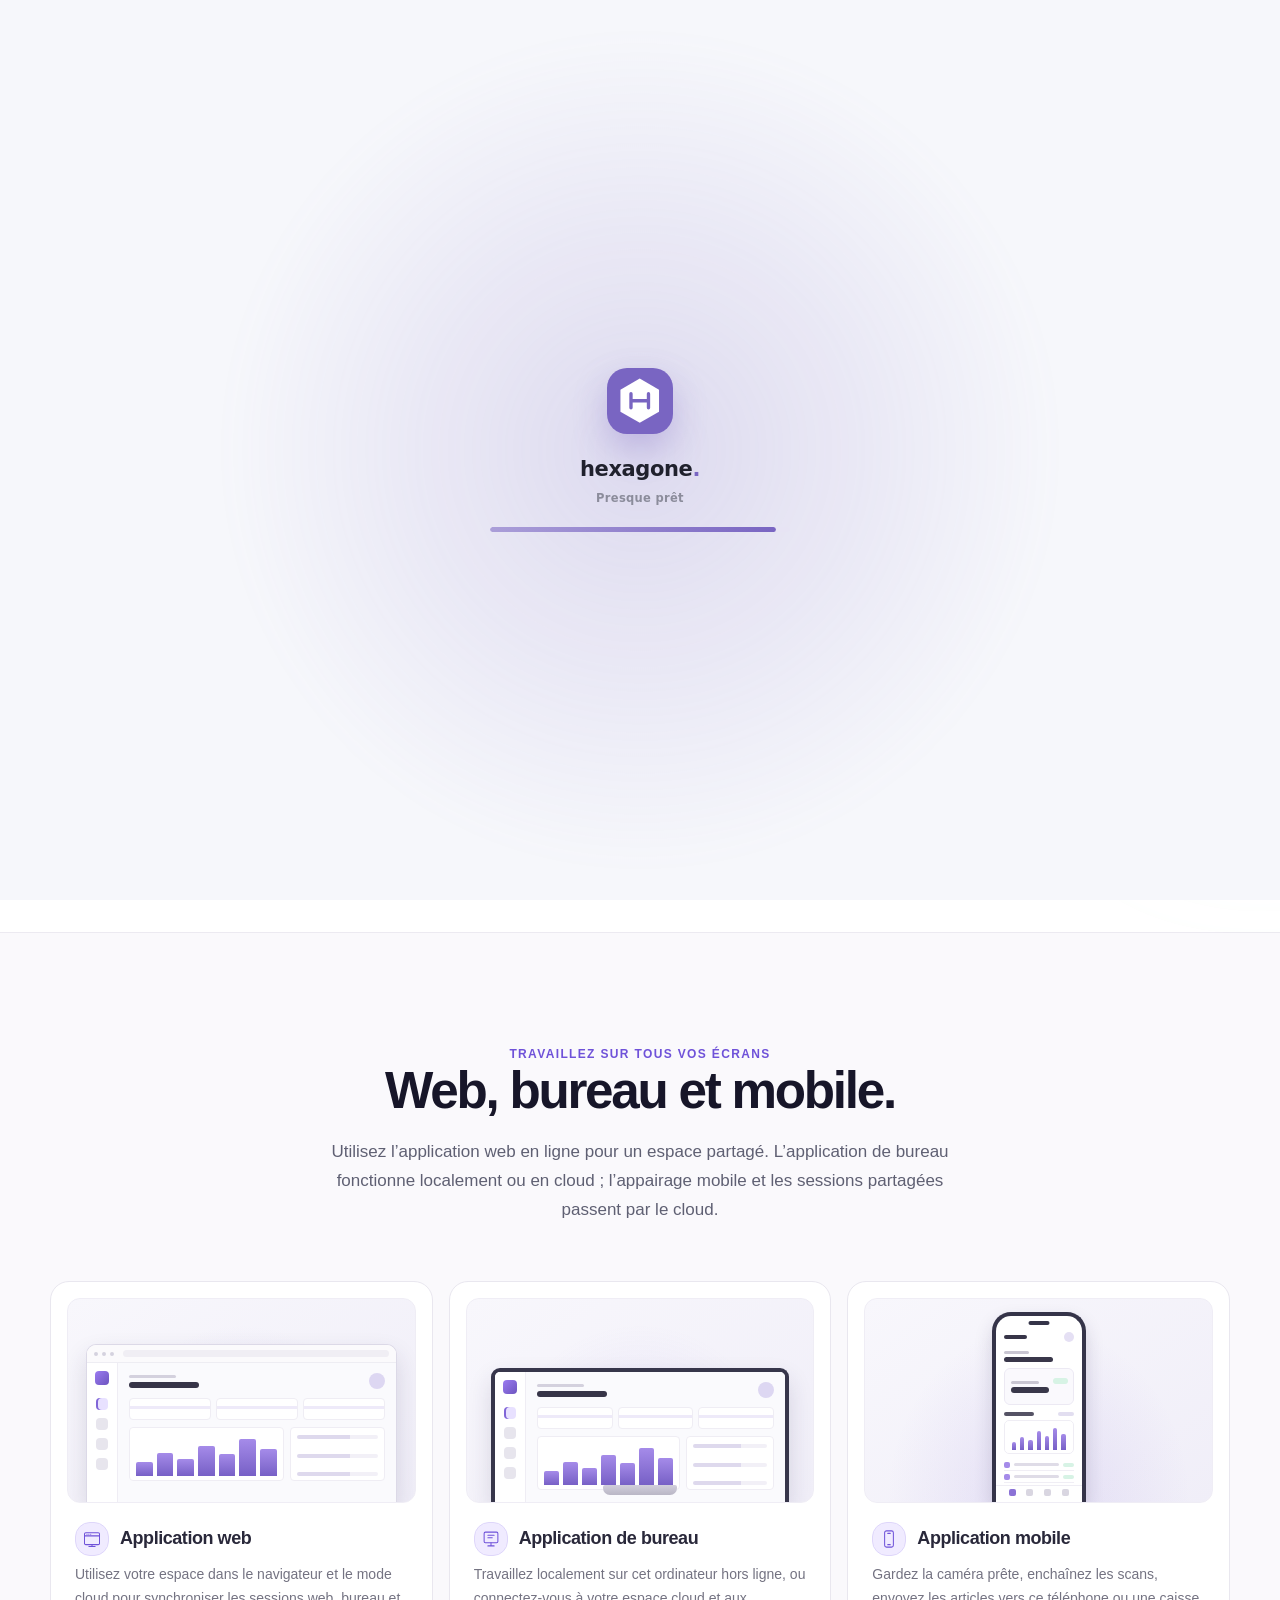
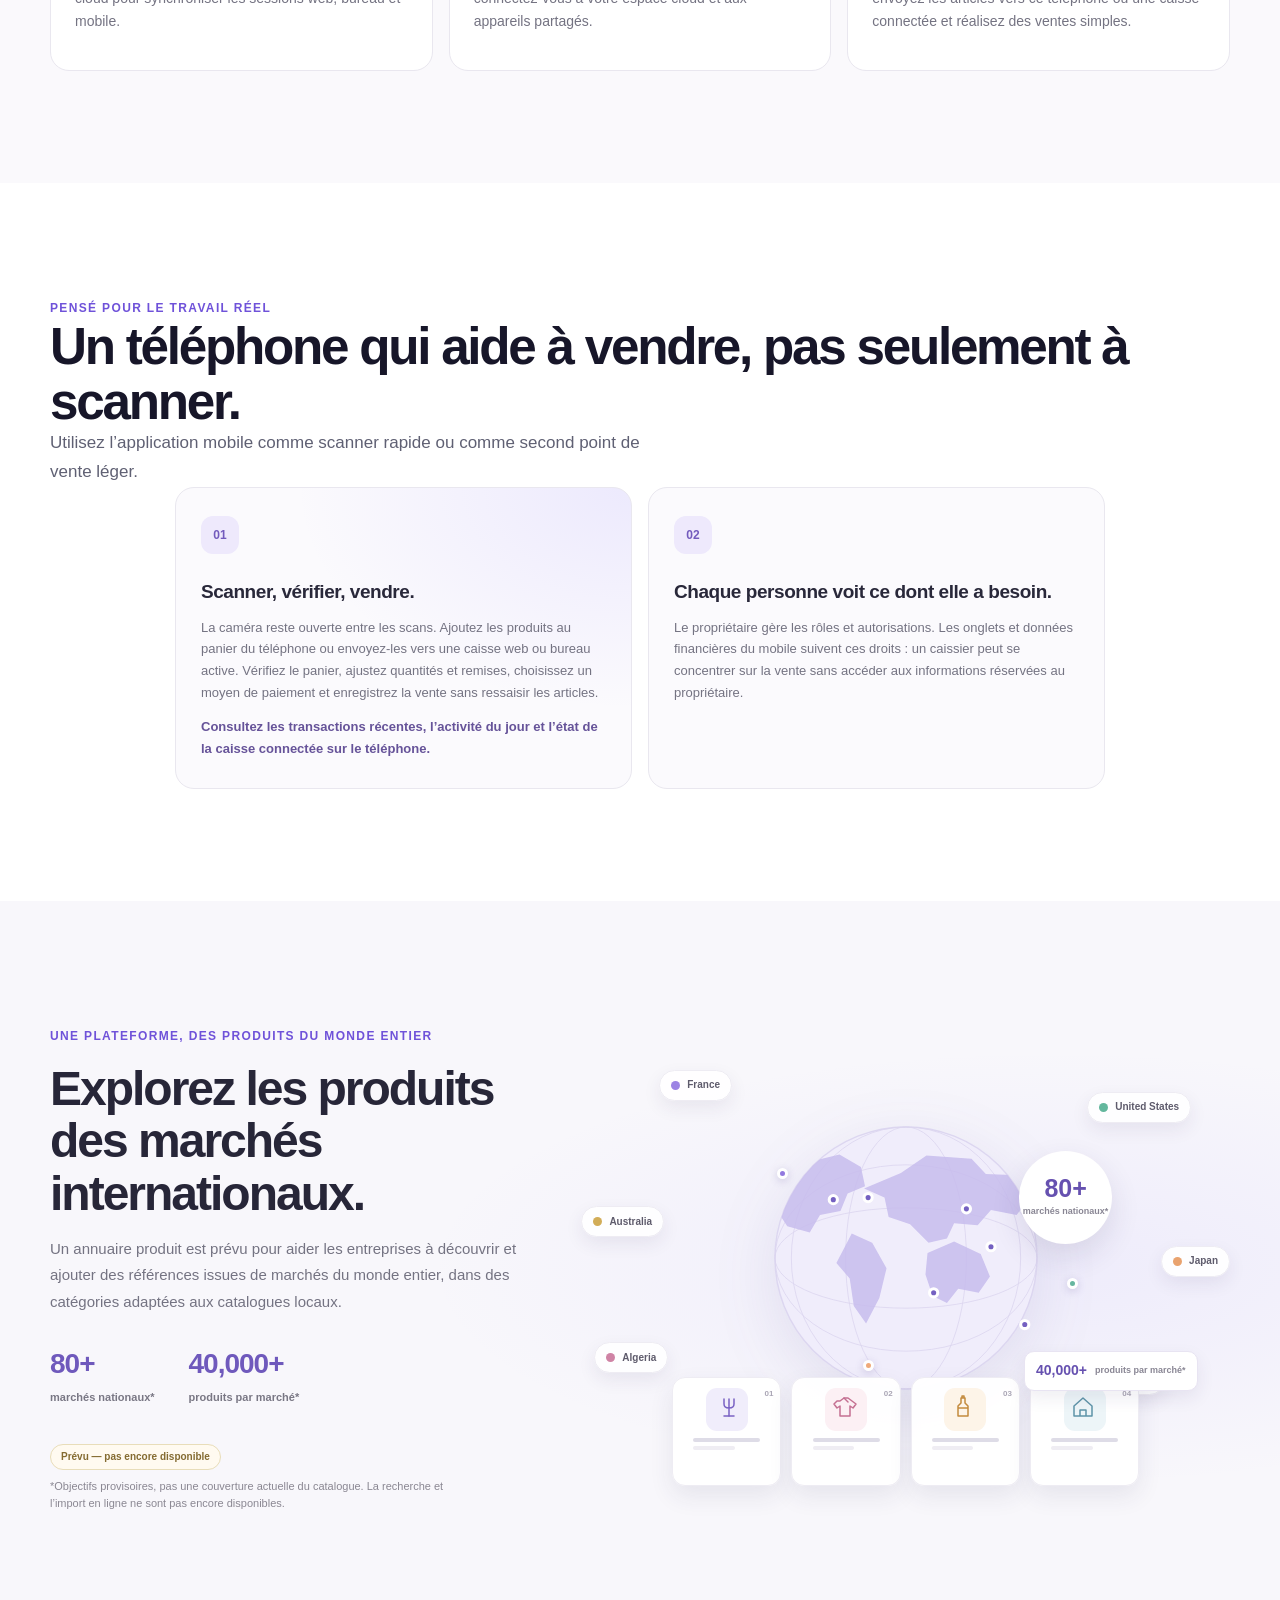
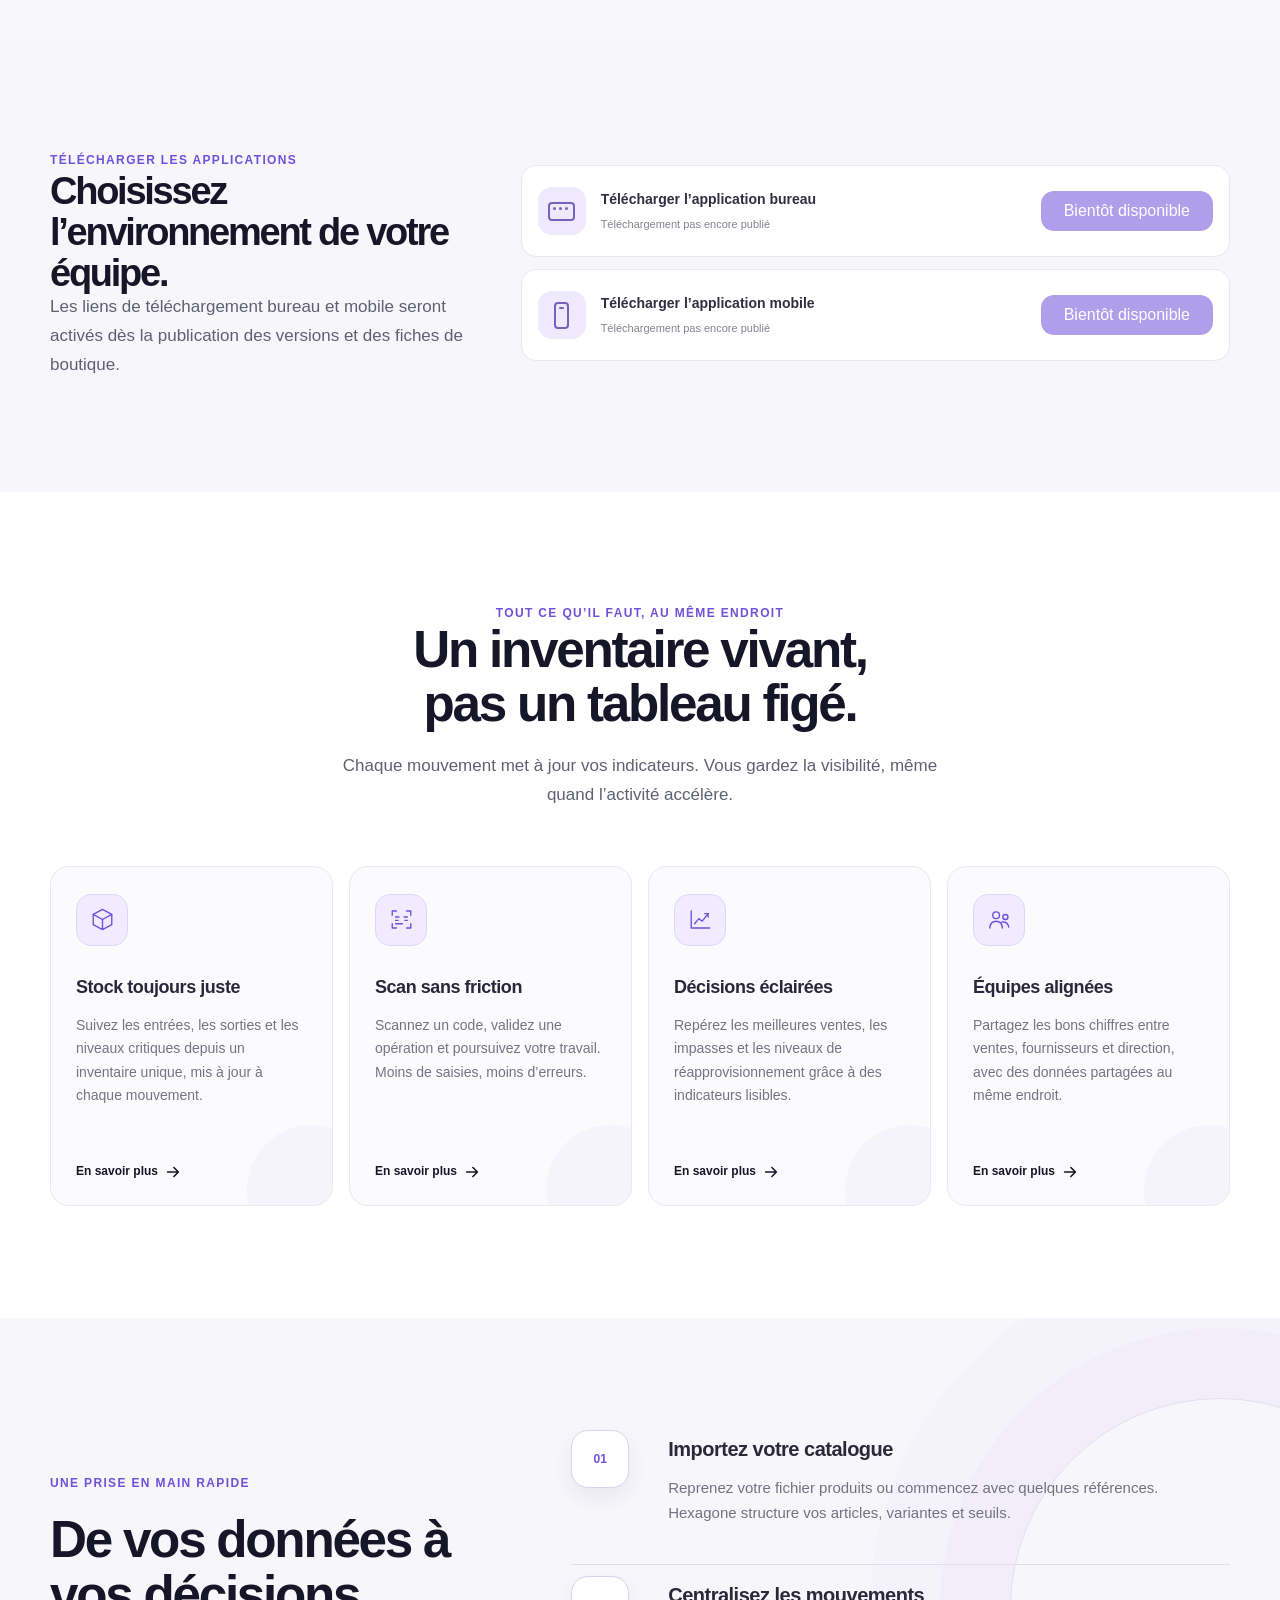
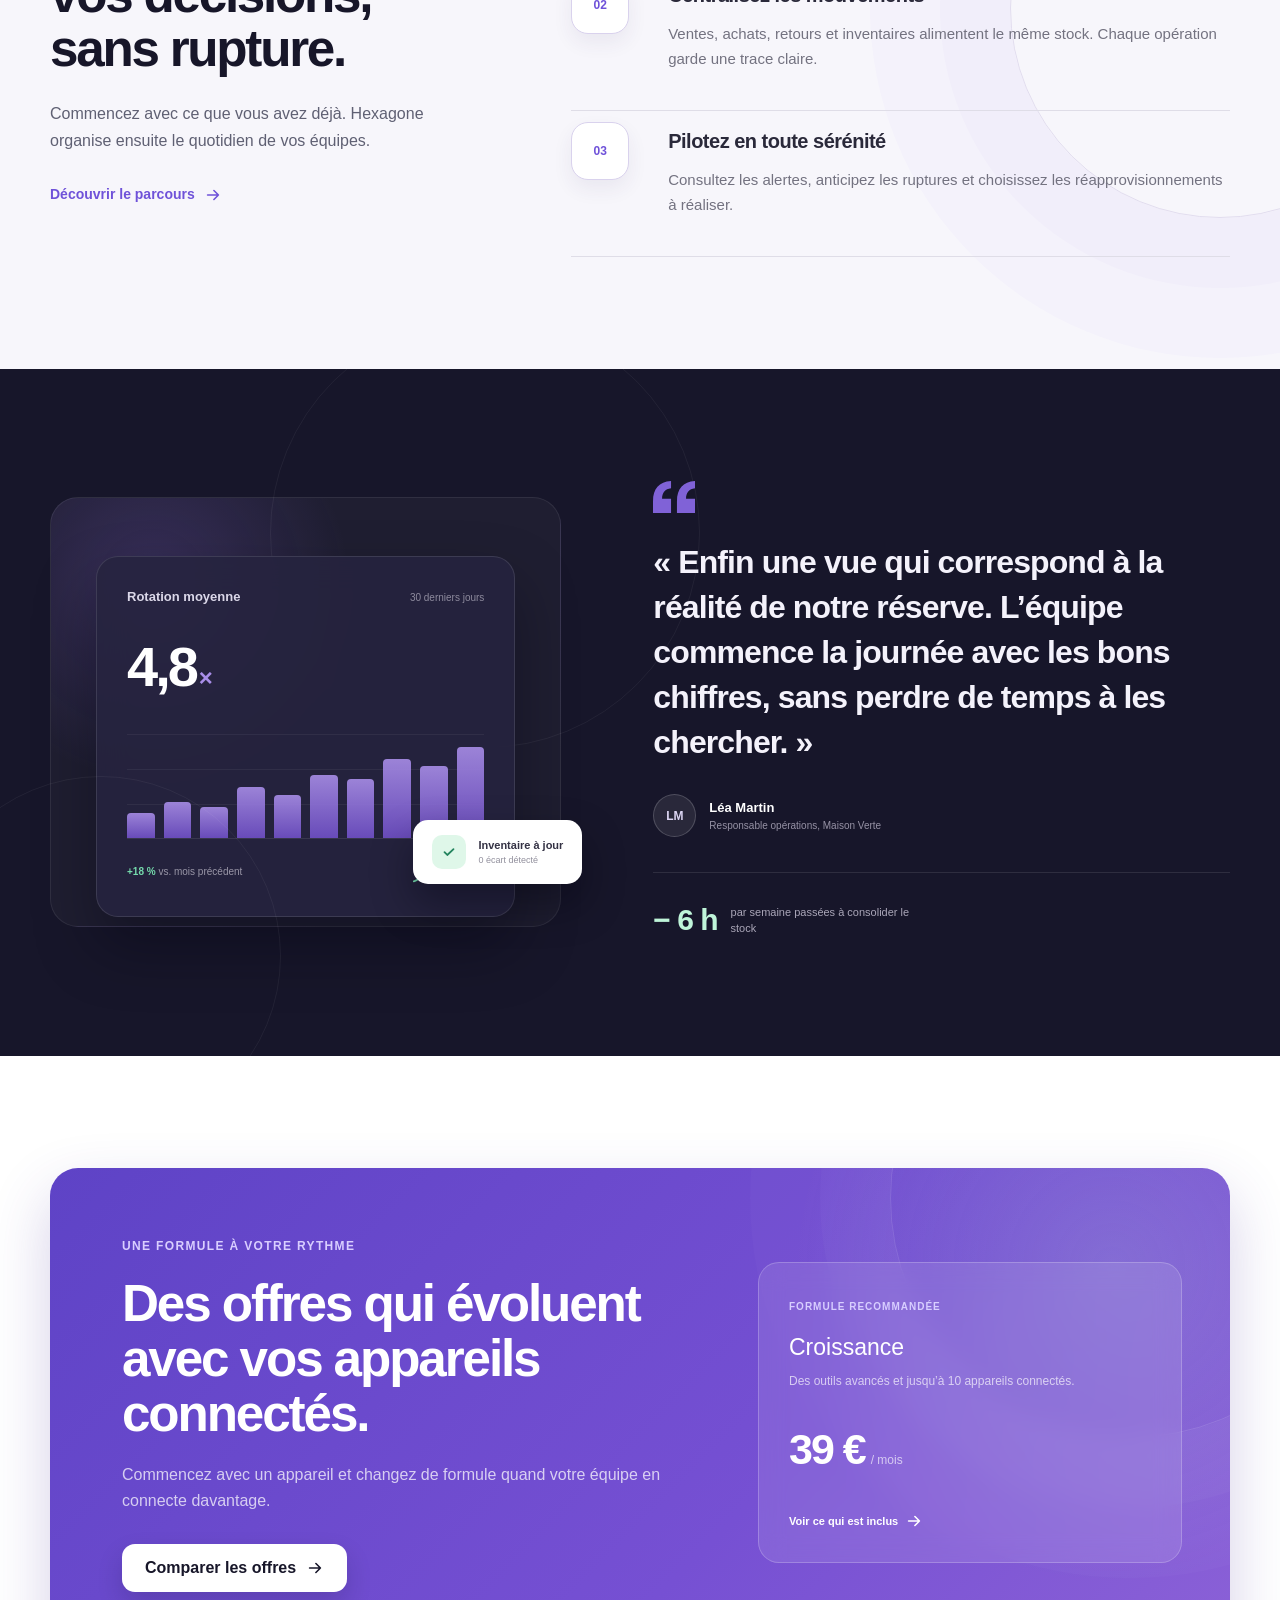
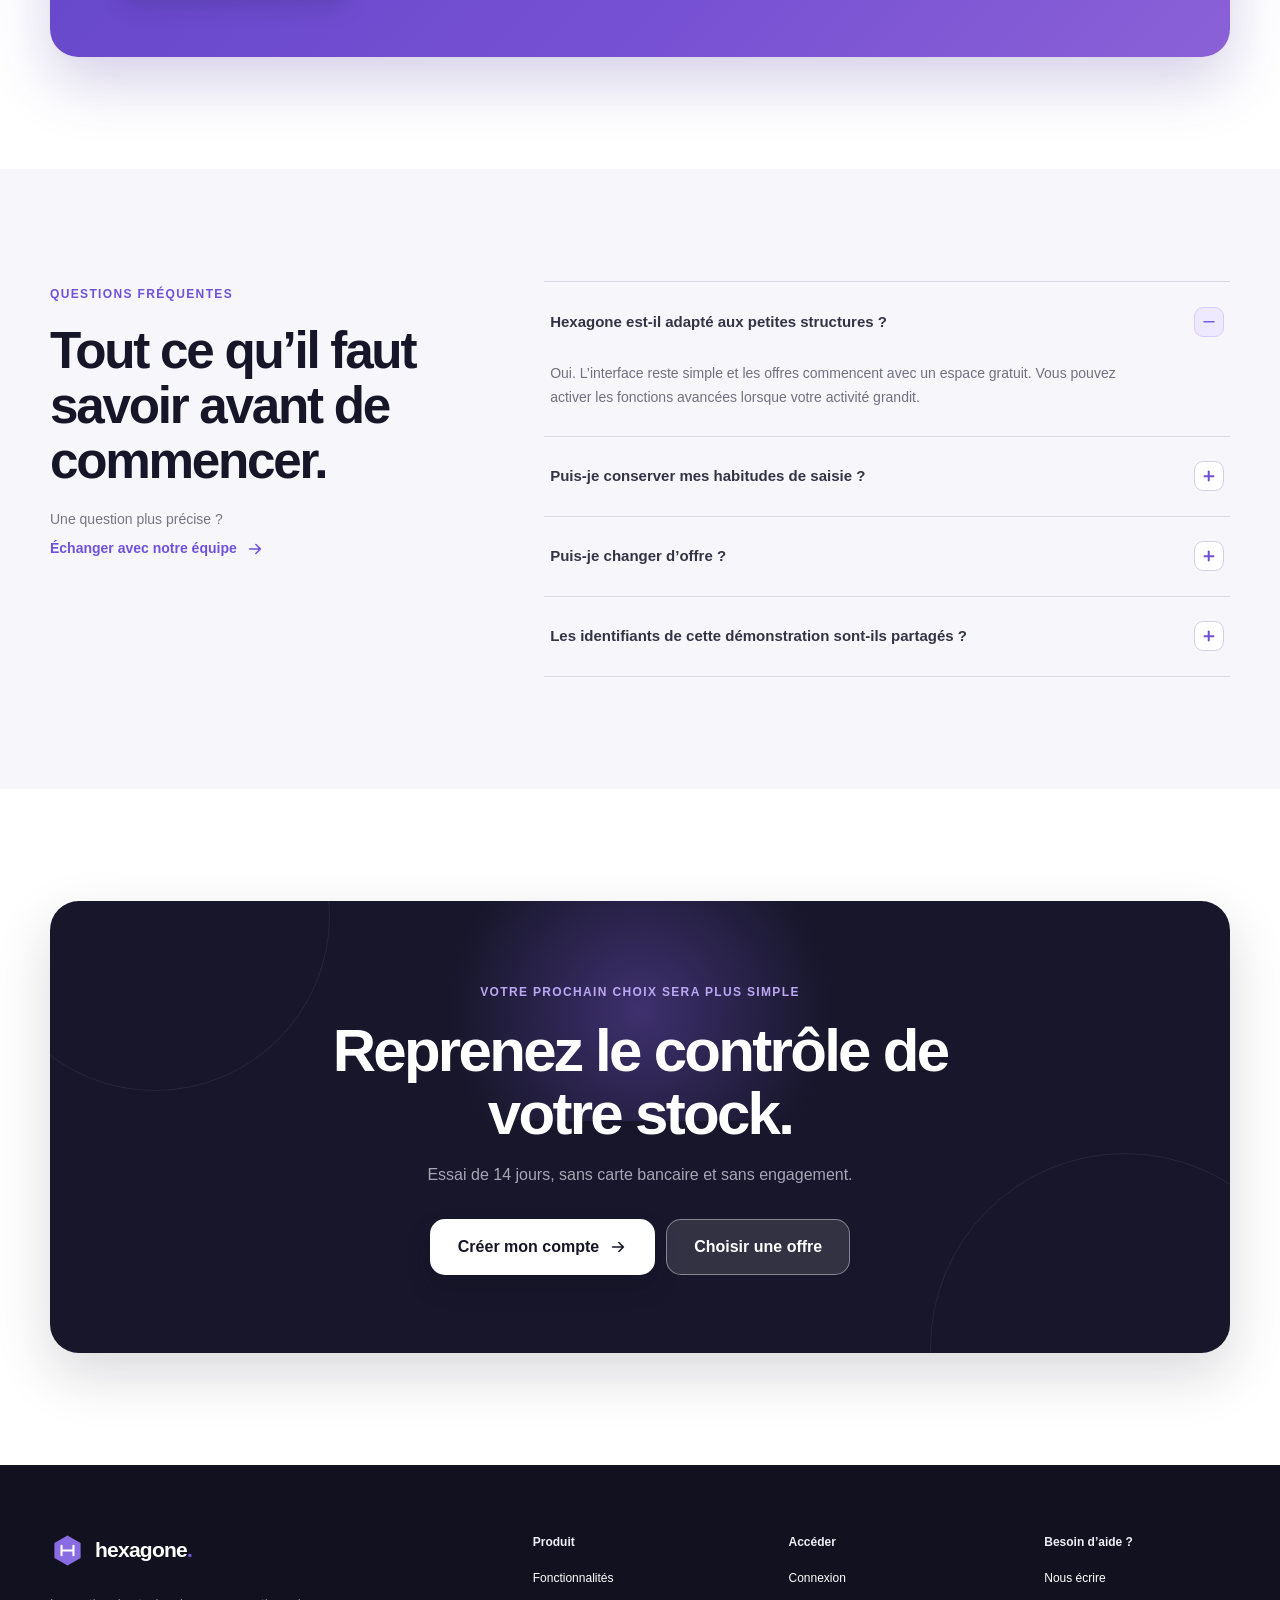
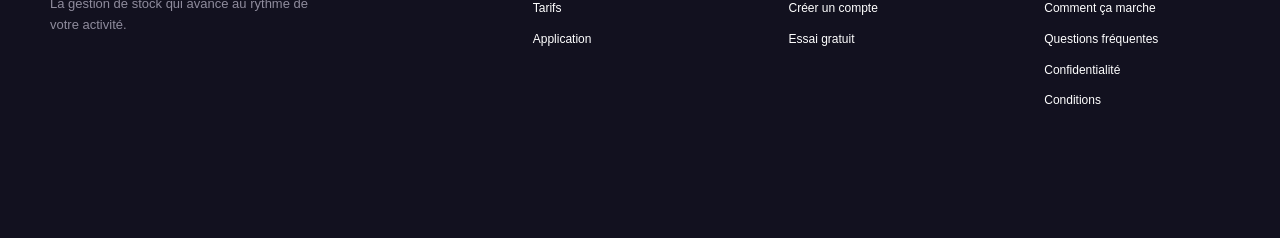
==== index.html @ 0273c903 "Add files via upload" ====
<!DOCTYPE html>
<html lang="fr" dir="ltr">
  <head>
    <meta charset="UTF-8" />
    <meta name="viewport" content="width=device-width, initial-scale=1.0" />
    <title>Hexagone — Gestion de stock</title>
    <link rel="preconnect" href="https://fonts.googleapis.com" />
    <link rel="preconnect" href="https://fonts.gstatic.com" crossorigin />
    <link
      href="https://fonts.googleapis.com/css2?family=Nunito:ital,wght@0,200..1000;1,200..1000&display=swap"
      rel="stylesheet"
    />
    <link
      href="https://fonts.googleapis.com/css2?family=Cairo:wght@300;400;500;600;700;800&display=swap"
      rel="stylesheet"
    />

    <link rel="preconnect" href="https://fonts.googleapis.com">
<link rel="preconnect" href="https://fonts.gstatic.com" crossorigin>
<link href="https://fonts.googleapis.com/css2?family=Ubuntu:ital,wght@0,300;0,400;0,500;0,700;1,300;1,400;1,500;1,700&display=swap" rel="stylesheet">
    <script>
      (() => {
        document.documentElement.classList.toggle('is-desktop-app', Boolean(globalThis.hexagone));
        try {
          // Only the document language is applied here. The dashboard theme and the
          // brand colour chosen in the settings are scoped to the dashboard shell so
          // the public pages (landing, auth, plans) always stay on the light brand look.
          // The state file is namespaced per session (see src/data/session.js), so the
          // right shop is read before the bundle is even parsed. The unsuffixed key is
          // the historical one and belongs to the anonymous session.
          const session = JSON.parse(localStorage.getItem('hexagone.session') || 'null');
          const scope = (session && (session.workspaceId || session.id)) || 'default';
          const raw = localStorage.getItem(`hexagone.state:${scope}`) || localStorage.getItem('hexagone.state');
          const settings = raw ? JSON.parse(raw).settings : null;
          const language = settings && settings.language ? settings.language : 'fr';
          document.documentElement.lang = language;
          document.documentElement.dir = language === 'ar' ? 'rtl' : 'ltr';
        } catch {}
      })()
    </script>
    <style>
      #desktop-startup {
        position: fixed;
        z-index: 2147483647;
        inset: 0;
        display: none;
        align-items: center;
        justify-content: center;
        overflow: hidden;
        background:
          radial-gradient(ellipse at center, rgba(111, 82, 217, 0.24), transparent 42%),
          #171629;
      }

      html.is-desktop-app #desktop-startup {
        display: flex;
      }

      #desktop-startup-mark {
        display: grid;
        width: 76px;
        height: 76px;
        place-items: center;
        border: 1px solid rgba(191, 245, 217, 0.22);
        border-radius: 23px;
        background: linear-gradient(145deg, #8065e3, #5e43c6);
        box-shadow: 0 16px 56px rgba(111, 82, 217, 0.45);
        animation: desktop-startup-breathe 1.6s ease-in-out infinite;
      }

      #desktop-startup-mark svg {
        width: 54px;
        height: 54px;
      }

      #desktop-startup-mark path:first-child {
        fill: #fff;
      }

      #desktop-startup-mark path:last-child {
        fill: none;
        stroke: #6f52d9;
        stroke-linecap: round;
        stroke-linejoin: round;
        stroke-width: 2.6;
      }

      @keyframes desktop-startup-breathe {
        50% {
          transform: scale(1.06);
          box-shadow: 0 20px 72px rgba(111, 82, 217, 0.62);
        }
      }

      @media (prefers-reduced-motion: reduce) {
        #desktop-startup-mark {
          animation: none;
        }
      }
    </style>
    <script type="module" crossorigin src="/assets/index-BhjYWwM6.js"></script>
    <link rel="stylesheet" crossorigin href="/assets/index-DNyKqi7G.css">
  </head>
  <body>
    <div id="desktop-startup" role="status" aria-label="Hexagone is starting">
      <div id="desktop-startup-mark" aria-hidden="true">
        <svg viewBox="0 0 40 40" focusable="false">
          <path d="M20 2.8 35 11.4v17.2L20 37.2 5 28.6V11.4L20 2.8Z" />
          <path d="M13.2 14.5v11M26.8 14.5v11M13.2 20h13.6" />
        </svg>
      </div>
    </div>
    <div id="root"></div>
  </body>
</html>
---- assets/index-DNyKqi7G.css ----
@layer properties{@supports ((-webkit-hyphens:none) and (not (margin-trim:inline))) or ((-moz-orient:inline) and (not (color:rgb(from red r g b)))){*,:before,:after,::backdrop{--tw-rotate-x:initial;--tw-rotate-y:initial;--tw-rotate-z:initial;--tw-skew-x:initial;--tw-skew-y:initial;--tw-border-style:solid;--tw-shadow:0 0 #0000;--tw-shadow-color:initial;--tw-shadow-alpha:100%;--tw-inset-shadow:0 0 #0000;--tw-inset-shadow-color:initial;--tw-inset-shadow-alpha:100%;--tw-ring-color:initial;--tw-ring-shadow:0 0 #0000;--tw-inset-ring-color:initial;--tw-inset-ring-shadow:0 0 #0000;--tw-ring-inset:initial;--tw-ring-offset-width:0px;--tw-ring-offset-color:#fff;--tw-ring-offset-shadow:0 0 #0000;--tw-blur:initial;--tw-brightness:initial;--tw-contrast:initial;--tw-grayscale:initial;--tw-hue-rotate:initial;--tw-invert:initial;--tw-opacity:initial;--tw-saturate:initial;--tw-sepia:initial;--tw-drop-shadow:initial;--tw-drop-shadow-color:initial;--tw-drop-shadow-alpha:100%;--tw-drop-shadow-size:initial;--tw-ease:initial}}}@layer theme{:root,:host{--font-sans:ui-sans-serif,system-ui,sans-serif,"Apple Color Emoji","Segoe UI Emoji","Segoe UI Symbol","Noto Color Emoji";--font-mono:ui-monospace,SFMono-Regular,Menlo,Monaco,Consolas,"Liberation Mono","Courier New",monospace;--color-amber-500:oklch(76.9% .188 70.08);--ease-out:cubic-bezier(0,0,.2,1);--ease-in-out:cubic-bezier(.4,0,.2,1);--default-transition-duration:.15s;--default-transition-timing-function:cubic-bezier(.4,0,.2,1);--default-font-family:var(--font-sans);--default-mono-font-family:var(--font-mono)}}@layer base{*,:after,:before,::backdrop{box-sizing:border-box;border:0 solid;margin:0;padding:0}::file-selector-button{box-sizing:border-box;border:0 solid;margin:0;padding:0}html,:host{-webkit-text-size-adjust:100%;-moz-tab-size:4;-o-tab-size:4;tab-size:4;line-height:1.5;font-family:var(--default-font-family,ui-sans-serif,system-ui,sans-serif,"Apple Color Emoji","Segoe UI Emoji","Segoe UI Symbol","Noto Color Emoji");font-feature-settings:var(--default-font-feature-settings,normal);font-variation-settings:var(--default-font-variation-settings,normal);-webkit-tap-highlight-color:transparent}hr{height:0;color:inherit;border-top-width:1px}abbr:where([title]){-webkit-text-decoration:underline dotted;text-decoration:underline dotted}h1,h2,h3,h4,h5,h6{font-size:inherit;font-weight:inherit}a{color:inherit;-webkit-text-decoration:inherit;text-decoration:inherit}b,strong{font-weight:bolder}code,kbd,samp,pre{font-family:var(--default-mono-font-family,ui-monospace,SFMono-Regular,Menlo,Monaco,Consolas,"Liberation Mono","Courier New",monospace);font-feature-settings:var(--default-mono-font-feature-settings,normal);font-variation-settings:var(--default-mono-font-variation-settings,normal);font-size:1em}small{font-size:80%}sub,sup{vertical-align:baseline;font-size:75%;line-height:0;position:relative}sub{bottom:-.25em}sup{top:-.5em}table{text-indent:0;border-color:inherit;border-collapse:collapse}:-moz-focusring{outline:auto}progress{vertical-align:baseline}summary{display:list-item}ol,ul,menu{list-style:none}img,svg,video,canvas,audio,iframe,embed,object{vertical-align:middle;display:block}img,video{max-width:100%;height:auto}button,input,select,optgroup,textarea{font:inherit;font-feature-settings:inherit;font-variation-settings:inherit;letter-spacing:inherit;color:inherit;opacity:1;background-color:#0000;border-radius:0}::file-selector-button{font:inherit;font-feature-settings:inherit;font-variation-settings:inherit;letter-spacing:inherit;color:inherit;opacity:1;background-color:#0000;border-radius:0}:where(select:is([multiple],[size])) optgroup{font-weight:bolder}:where(select:is([multiple],[size])) optgroup option{padding-inline-start:20px}::file-selector-button{margin-inline-end:4px}::-moz-placeholder{opacity:1}::placeholder{opacity:1}@supports (not (-webkit-appearance:-apple-pay-button)) or (contain-intrinsic-size:1px){::-moz-placeholder{color:currentColor}::placeholder{color:currentColor}@supports (color:color-mix(in lab,red,red)){::-moz-placeholder{color:color-mix(in oklab,currentcolor 50%,transparent)}::placeholder{color:color-mix(in oklab,currentcolor 50%,transparent)}}}textarea{resize:vertical}::-webkit-search-decoration{-webkit-appearance:none}::-webkit-date-and-time-value{min-height:1lh;text-align:inherit}::-webkit-datetime-edit{display:inline-flex}::-webkit-datetime-edit-fields-wrapper{padding:0}::-webkit-datetime-edit{padding-block:0}::-webkit-datetime-edit-year-field{padding-block:0}::-webkit-datetime-edit-month-field{padding-block:0}::-webkit-datetime-edit-day-field{padding-block:0}::-webkit-datetime-edit-hour-field{padding-block:0}::-webkit-datetime-edit-minute-field{padding-block:0}::-webkit-datetime-edit-second-field{padding-block:0}::-webkit-datetime-edit-millisecond-field{padding-block:0}::-webkit-datetime-edit-meridiem-field{padding-block:0}::-webkit-calendar-picker-indicator{line-height:1}:-moz-ui-invalid{box-shadow:none}button,input:where([type=button],[type=reset],[type=submit]){-webkit-appearance:button;-moz-appearance:button;appearance:button}::file-selector-button{-webkit-appearance:button;-moz-appearance:button;appearance:button}::-webkit-inner-spin-button{height:auto}::-webkit-outer-spin-button{height:auto}[hidden]:where(:not([hidden=until-found])){display:none!important}}@layer components;@layer utilities{.collapse{visibility:collapse}.invisible{visibility:hidden}.visible{visibility:visible}.absolute{position:absolute}.fixed{position:fixed}.relative{position:relative}.static{position:static}.isolate{isolation:isolate}.block{display:block}.flex{display:flex}.grid{display:grid}.hidden{display:none}.inline{display:inline}.table{display:table}.grow{flex-grow:1}.transform{transform:var(--tw-rotate-x,)var(--tw-rotate-y,)var(--tw-rotate-z,)var(--tw-skew-x,)var(--tw-skew-y,)}.resize{resize:both}.border{border-style:var(--tw-border-style);border-width:1px}.bg-amber-500{background-color:var(--color-amber-500)}.uppercase{text-transform:uppercase}.shadow{--tw-shadow:0 1px 3px 0 var(--tw-shadow-color,#0000001a),0 1px 2px -1px var(--tw-shadow-color,#0000001a);box-shadow:var(--tw-inset-shadow),var(--tw-inset-ring-shadow),var(--tw-ring-offset-shadow),var(--tw-ring-shadow),var(--tw-shadow)}.ring{--tw-ring-shadow:var(--tw-ring-inset,)0 0 0 calc(1px + var(--tw-ring-offset-width))var(--tw-ring-color,currentcolor);box-shadow:var(--tw-inset-shadow),var(--tw-inset-ring-shadow),var(--tw-ring-offset-shadow),var(--tw-ring-shadow),var(--tw-shadow)}.filter{filter:var(--tw-blur,)var(--tw-brightness,)var(--tw-contrast,)var(--tw-grayscale,)var(--tw-hue-rotate,)var(--tw-invert,)var(--tw-saturate,)var(--tw-sepia,)var(--tw-drop-shadow,)}.transition{transition-property:color,background-color,border-color,outline-color,text-decoration-color,fill,stroke,--tw-gradient-from,--tw-gradient-via,--tw-gradient-to,opacity,box-shadow,transform,translate,scale,rotate,filter,backdrop-filter,display,content-visibility,overlay,pointer-events;transition-timing-function:var(--tw-ease,var(--default-transition-timing-function));transition-duration:var(--tw-duration,var(--default-transition-duration))}.ease-in-out{--tw-ease:var(--ease-in-out);transition-timing-function:var(--ease-in-out)}.ease-out{--tw-ease:var(--ease-out);transition-timing-function:var(--ease-out)}}:root{color:#20212d;font-synthesis:none;text-rendering:optimizeLegibility;--primary-color:#7965c2;--primary-hover:#6a58b0;--primary-soft:#f3f0fd;--primary-border:#b6a7ee;--primary-shadow:rgba(var(--primary-rgb),.16);--primary-rgb:121,101,194;--accent-color:#e84393;background:#f6f7fb;font-family:Inter,ui-sans-serif,system-ui,-apple-system,BlinkMacSystemFont,Segoe UI,sans-serif}html,body,#root{min-width:320px;min-height:100%;margin:0}html{overflow-x:hidden}html[lang=ar]{font-family:Cairo,Noto Sans Arabic,Segoe UI,Tahoma,sans-serif;line-height:1.7}body{background:#f6f7fb;min-height:100vh;overflow-x:hidden}body.is-dashboard{overflow-x:hidden}button,input,select,textarea{font:inherit}button{cursor:pointer}button:disabled{cursor:not-allowed;opacity:.55}button,a,input,select,textarea{-webkit-tap-highlight-color:transparent}.hex-app-shell{color:#20212d;background:#f6f7fb;max-width:100%;min-height:100vh;display:flex;overflow-x:clip}.hex-app-shell.is-booting,.hex-app-shell.is-restricted{min-height:100vh;display:block}.hex-sidebar{z-index:40;background:#fff;border-right:1px solid #e7e8ef;flex-direction:column;width:248px;max-width:86vw;height:100dvh;padding:22px 14px 16px;display:flex;position:fixed}.hex-sidebar-top{justify-content:space-between;align-items:center;padding:0 10px;display:flex}.hex-brand{color:#20212d;letter-spacing:-.8px;align-items:center;gap:10px;min-width:0;font-size:21px;font-weight:800;text-decoration:none;display:inline-flex}.hex-brand-name{text-overflow:ellipsis;white-space:nowrap;overflow:hidden}.hex-brand-name>span,.hex-brand>span:last-child>span{color:var(--primary-color)}.hex-brand-mark{background:var(--primary-color);width:34px;height:34px;box-shadow:0 6px 14px rgba(var(--primary-rgb),.25);border-radius:10px;flex:none;place-items:center;display:grid}.hex-brand-mark svg,.public-logo-mark svg,.hex-preloader-mark svg{width:78%;height:78%;display:block;overflow:visible}.hex-mark-plate{fill:#fff;stroke:none}.hex-mark-glyph{fill:none;stroke:var(--primary-color);stroke-linecap:round;stroke-linejoin:round;stroke-width:2.6px}.hex-brand-logo{background:#fff;border:1px solid #e7e8ef;border-radius:10px;flex:none;place-items:center;width:34px;height:34px;padding:3px;display:grid}.hex-brand-logo img{-o-object-fit:contain;object-fit:contain;border-radius:6px;width:100%;height:100%;display:block}.hex-sidebar-close,.hex-mobile-menu,.hex-icon-button,.hex-account-menu{color:#66697a;background:#f3f4f8;border:0;border-radius:10px;flex:none;place-items:center;width:38px;height:38px;font-size:20px;line-height:1;display:grid}.hex-sidebar-close{display:none}.hex-store-label{color:#a0a2b1;letter-spacing:.12em;margin:38px 12px 12px;font-size:10px;font-weight:800}.hex-navigation{scrollbar-width:thin;flex-direction:column;flex:1;gap:3px;min-height:0;padding-inline-end:2px;display:flex;overflow:hidden auto}.hex-nav-link{color:#707284;text-align:left;background:0 0;border:0;border-radius:10px;align-items:center;gap:12px;width:100%;min-height:42px;padding:0 12px;font-size:13px;font-weight:650;text-decoration:none;transition:background .15s,color .15s,padding-inline-start .15s;display:flex}.hex-nav-link:hover{color:var(--primary-color);background:#f6f4ff;padding-inline-start:14px}.hex-nav-text{text-overflow:ellipsis;white-space:nowrap;min-width:0;overflow:hidden}.hex-nav-link.is-active{color:#6d57c4;background:#f0edff;font-weight:750}.hex-nav-icon{color:#9294a4;place-items:center;width:22px;font-size:19px;line-height:1;display:grid}.hex-nav-link.is-active .hex-nav-icon{color:var(--primary-color)}.hex-sidebar-footer{border-top:1px solid #eef0f4;flex-direction:column;gap:13px;padding-top:14px;display:flex}.hex-storage-state{background:#f8f8fb;border-radius:10px;align-items:center;gap:9px;padding:10px;display:flex}.hex-storage-state>div{flex-direction:column;gap:2px;min-width:0;display:flex}.hex-storage-state strong{color:#4a4c5b;font-size:11px}.hex-storage-state small{color:#a0a2b1;text-overflow:ellipsis;white-space:nowrap;font-size:10px;overflow:hidden}.hex-status-dot{background:#d0d2da;border-radius:50%;flex:none;width:8px;height:8px}.hex-status-dot.is-online{background:#35b779;box-shadow:0 0 0 4px #35b7791f}.hex-status-dot.is-offline{background:#e9a23b;box-shadow:0 0 0 4px #e9a23b1f}.hex-exit-link{width:100%}.hex-main-shell{flex-direction:column;flex:1;min-width:0;min-height:100vh;margin-left:248px;display:flex}.hex-topbar{z-index:20;-webkit-backdrop-filter:blur(18px);backdrop-filter:blur(18px);background:#ffffffe6;border-bottom:1px solid #e7e8ef;justify-content:space-between;align-items:center;gap:16px;min-width:0;min-height:76px;padding:0 34px;display:flex;position:sticky;top:0}.hex-topbar-left,.hex-topbar-actions,.hex-account{align-items:center;min-width:0;display:flex}.hex-topbar-left{flex:auto;gap:13px}.hex-topbar-title{min-width:0}.hex-topbar-left h1{color:#252633;letter-spacing:-.4px;text-overflow:ellipsis;white-space:nowrap;margin:3px 0 0;font-size:20px;font-weight:780;overflow:hidden}.hex-breadcrumb{color:#a0a2b1;text-overflow:ellipsis;white-space:nowrap;font-size:11px;font-weight:650;display:block;overflow:hidden}.hex-topbar-actions{flex:0 auto;justify-content:flex-end;gap:10px}.hex-topbar-save{color:#999baa;white-space:nowrap;font-size:11px}.hex-account{border-left:1px solid #ececf1;gap:9px;padding-left:15px}.hex-avatar{color:#6d57c4;background:#e8e1ff;border-radius:50%;flex:none;place-items:center;width:36px;height:36px;font-size:11px;font-weight:800;display:grid}.hex-account-copy{flex-direction:column;gap:1px;min-width:0;display:flex}.hex-account-copy strong,.hex-account-copy small{text-overflow:ellipsis;white-space:nowrap;max-width:145px;overflow:hidden}.hex-account-copy strong{color:#40414f;font-size:12px}.hex-account-copy small{color:#a0a2b1;font-size:10px}.hex-account-menu{background:0 0;flex:none;width:30px;height:30px;font-size:16px}.hex-account-menu:hover{color:var(--primary-color);background:#f0edff}.hex-content{flex:1;min-width:0;overflow:hidden auto}.hex-app-shell:not(.is-booting,.is-restricted) .hex-sidebar{animation:.48s cubic-bezier(.22,.68,.32,1) both hex-reveal-in}.hex-app-shell:not(.is-booting,.is-restricted) .hex-topbar{animation:.48s cubic-bezier(.22,.68,.32,1) 90ms both hex-reveal-in}.hex-app-shell:not(.is-booting,.is-restricted) .hex-content{animation:.52s cubic-bezier(.22,.68,.32,1) .15s both hex-content-in}.hex-navigation{--hex-stagger-step:38ms}@keyframes hex-content-in{0%{opacity:0;transform:translateY(10px)}to{opacity:1;transform:none}}@media(prefers-reduced-motion:reduce){.hex-app-shell .hex-sidebar,.hex-app-shell .hex-topbar,.hex-app-shell .hex-content{animation:none}}.hex-page{color:#292a37;width:100%;max-width:100%;min-height:calc(100vh - 76px);padding:30px 34px 48px}.hex-page-header{flex-wrap:wrap;justify-content:space-between;align-items:flex-start;gap:14px 20px;min-width:0;margin-bottom:24px;display:flex}.hex-page-header>*{min-width:0}.hex-page-title{color:#252633;letter-spacing:-.8px;overflow-wrap:anywhere;margin:0;font-size:25px;font-weight:800}.hex-page-subtitle{color:#858797;margin:6px 0 0;font-size:13px;line-height:1.55}.hex-header-actions,.hex-toolbar,.hex-inline-actions{flex-wrap:wrap;align-items:center;gap:9px;display:flex}.hex-button{border:1px solid #0000;border-radius:9px;justify-content:center;align-items:center;gap:8px;min-height:38px;padding:0 14px;font-size:12px;font-weight:750;text-decoration:none;transition:background .15s,border-color .15s,color .15s,transform .15s;display:inline-flex}.hex-button:hover:not(:disabled){transform:translateY(-1px)}.hex-button-primary{background:var(--primary-color);color:#fff;box-shadow:0 6px 14px rgba(var(--primary-rgb),.2)}.hex-button-primary:hover:not(:disabled){background:#6651b0}.hex-button-secondary{color:#666878;background:#fff;border-color:#e0e1e9}.hex-button-secondary:hover:not(:disabled){color:var(--primary-color);background:#faf9ff;border-color:#c9c3e7}.hex-button-danger{color:#fff;background:#d95361}.hex-button-ghost{color:#77798a;background:0 0}.hex-card{background:#fff;border:1px solid #e7e8ef;border-radius:14px;min-width:0;box-shadow:0 5px 18px #26273709}.hex-card-header{border-bottom:1px solid #eff0f4;justify-content:space-between;align-items:center;gap:12px;padding:17px 20px;display:flex}.hex-card-header h2,.hex-card-header h3{color:#30313e;margin:0;font-size:14px;font-weight:780}.hex-card-body{padding:20px}.hex-grid-2,.hex-grid-3,.hex-grid-4{gap:15px;display:grid}.hex-grid-2{grid-template-columns:repeat(2,minmax(0,1fr))}.hex-grid-3{grid-template-columns:repeat(3,minmax(0,1fr))}.hex-grid-4{grid-template-columns:repeat(4,minmax(0,1fr))}.hex-metric{background:#fff;border:1px solid #e7e8ef;border-radius:14px;min-height:125px;padding:20px;position:relative;overflow:hidden;box-shadow:0 5px 18px #26273709}.hex-metric:after{content:"";opacity:.7;background:#f0edff;border-radius:50%;width:100px;height:100px;position:absolute;bottom:-40px;right:-28px}.hex-metric-label{z-index:1;color:#8a8c9b;font-size:12px;font-weight:650;position:relative}.hex-metric-value{z-index:1;color:#292a37;letter-spacing:-.8px;margin-top:11px;font-size:25px;font-weight:800;display:block;position:relative}.hex-metric-note{z-index:1;color:#a0a2b1;margin-top:5px;font-size:11px;display:block;position:relative}.hex-metric.is-success .hex-metric-value{color:#29916a}.hex-metric.is-warning .hex-metric-value{color:#c9822b}.hex-metric.is-danger .hex-metric-value{color:#cf5261}.hex-toolbar{align-items:flex-end;margin-bottom:18px}.hex-field{flex-direction:column;flex:1;gap:7px;min-width:0;display:flex}.hex-field label,.hex-label{color:#77798a;letter-spacing:.03em;text-transform:uppercase;font-size:11px;font-weight:750}.hex-input,.hex-select,.hex-textarea,input.hex-input,select.hex-select,textarea.hex-textarea{color:#343542;background:#fff;border:1px solid #dedfe8;border-radius:8px;outline:0;width:100%;min-height:39px;padding:8px 11px;font-size:13px;transition:border-color .15s,box-shadow .15s}.hex-textarea{resize:vertical;min-height:90px}.hex-input:focus,.hex-select:focus,.hex-textarea:focus,input.hex-input:focus,select.hex-select:focus,textarea.hex-textarea:focus{box-shadow:0 0 0 3px rgba(var(--primary-rgb),.11);border-color:#9a89d4}.hex-input::-moz-placeholder,.hex-textarea::-moz-placeholder{color:#b2b4c0}.hex-input::placeholder,.hex-textarea::placeholder{color:#b2b4c0}.hex-form-grid{grid-template-columns:repeat(2,minmax(0,1fr));gap:14px;display:grid}.hex-form-grid .hex-field.is-wide{grid-column:1/-1}.hex-form-actions{justify-content:flex-end;gap:9px;margin-top:18px;display:flex}.hex-table-card{overflow:hidden}.hex-table-wrap{width:100%;overflow-x:auto}.hex-table{border-collapse:collapse;color:#555766;width:100%;font-size:12px}.hex-table th{color:#999baa;letter-spacing:.05em;text-align:left;text-transform:uppercase;white-space:nowrap;background:#fafafd;font-size:10px;font-weight:800}.hex-table th,.hex-table td{vertical-align:middle;border-bottom:1px solid #eff0f4;padding:13px 16px}.hex-table tbody tr:last-child td{border-bottom:0}.hex-table tbody tr:hover td{background:#fcfbff}.hex-table td strong{color:#353643;font-weight:750}.hex-table td small{color:#a0a2b1;margin-top:3px;font-size:10px;display:block}.hex-table-actions{align-items:center;gap:5px;display:flex}.hex-link-button{color:var(--primary-color);background:0 0;border:0;padding:3px;font-size:11px;font-weight:750}.hex-link-button:hover{color:#5f4ca9;text-decoration:underline}.hex-link-button.is-danger{color:#cf5261}.hex-badge{color:#715ac3;white-space:nowrap;background:#f0edff;border-radius:999px;align-items:center;min-height:23px;padding:3px 9px;font-size:10px;font-weight:750;display:inline-flex}.hex-badge.is-success{color:#2d9567;background:#eaf8f0}.hex-badge.is-warning{color:#b77820;background:#fff5e6}.hex-badge.is-danger{color:#c94e5b;background:#fff0f1}.hex-badge.is-muted{color:#7e8090;background:#f0f1f5}.hex-empty{color:#a0a2b1;text-align:center;flex-direction:column;justify-content:center;align-items:center;gap:6px;min-height:180px;display:flex}.hex-empty strong{color:#6d6f7e;font-size:14px}.hex-empty span{font-size:12px}.hex-alert{color:#9b6a1f;background:#fff9ec;border:1px solid #f2d39a;border-radius:9px;margin-bottom:16px;padding:11px 13px;font-size:12px}.hex-alert.is-danger{color:#b33f4d;background:#fff3f4;border-color:#f3c5ca}.hex-alert.is-success{color:#2c8c60;background:#f0fbf4;border-color:#bfe7d0}.hex-alert.is-warning{color:#9b6a1f;background:#fff9ec;border-color:#f2d39a}.hex-report-list{gap:3px;margin:8px 0 0;padding:0;list-style:none;display:grid}.hex-report-list li{justify-content:space-between;align-items:baseline;gap:12px;font-size:11px;display:flex}.hex-report-list li>span{opacity:.75;white-space:nowrap}.hex-report-list li>strong{text-align:right;text-overflow:ellipsis;white-space:nowrap;font-weight:600;overflow:hidden}.hex-report-list li.is-warn>strong{-webkit-text-decoration:underline dotted;text-decoration:underline dotted}.hex-report-list li.is-error>strong{font-weight:700}.hex-modal-backdrop{z-index:100;overscroll-behavior:contain;-webkit-backdrop-filter:blur(4px);backdrop-filter:blur(4px);background:#1b1a2d6b;justify-content:center;align-items:center;width:100%;max-width:100vw;padding:20px;display:flex;position:fixed;inset:0;overflow:hidden auto}html:has(.hex-modal-backdrop),body:has(.hex-modal-backdrop){overflow:hidden}.hex-modal{--hex-modal-pad:24px;overscroll-behavior:contain;width:min(560px,100%);min-width:0;max-width:calc(100vw - 40px);max-height:min(760px,100dvh - 40px);padding:var(--hex-modal-pad);background:#fff;border:1px solid #e5e4ee;border-radius:16px;overflow:hidden auto;box-shadow:0 25px 80px #18163133}.hex-modal h2{color:#2d2e3a;margin:0;font-size:19px;font-weight:800}.hex-modal p{color:#858797;margin:7px 0 0;font-size:12px;line-height:1.55}.hex-modal-header{z-index:1;top:calc(-1*var(--hex-modal-pad,24px));margin:calc(-1*var(--hex-modal-pad,24px))calc(-1*var(--hex-modal-pad,24px))20px;padding:var(--hex-modal-pad,24px)var(--hex-modal-pad,24px)12px;background:inherit;justify-content:space-between;align-items:flex-start;gap:16px;display:flex;position:sticky}.hex-modal-close{color:#77798a;background:#f3f3f7;border:0;border-radius:8px;place-items:center;width:30px;height:30px;font-size:18px;display:grid}.hex-modal-icon{color:#cf5261;background:#fff0f1;border-radius:13px;place-items:center;width:46px;height:46px;margin-bottom:15px;font-size:22px;display:grid}.hex-confirm-modal{text-align:center;width:min(390px,100%)}.hex-confirm-modal .hex-modal-icon{margin-inline:auto}.hex-modal-actions{justify-content:center;gap:9px;margin-top:22px;display:flex}.hex-split{grid-template-columns:minmax(0,1.25fr) minmax(300px,.75fr);align-items:start;gap:18px;display:grid}.hex-sales-clock{color:#4d4e5d;font-variant-numeric:tabular-nums;background:#fff;border:1px solid #e7e8ef;border-radius:9px;min-height:30px;padding:7px 11px;font-size:12px;font-weight:750}.hex-sales-split{grid-template-columns:minmax(0,1.25fr) minmax(320px,.75fr);gap:22px;position:relative}.hex-sales-split.is-products{grid-template-columns:minmax(0,1.65fr) minmax(290px,.55fr)}.hex-sales-split.is-cart{grid-template-columns:minmax(280px,.55fr) minmax(0,1.65fr)}.hex-sales-split:before{z-index:1;top:16px;bottom:16px;left:var(--hex-handle-position,50%);content:"";pointer-events:none;background:#e3e2ec;width:1px;position:absolute;transform:translate(-50%)}.hex-split-handle{z-index:6;top:118px;left:var(--hex-handle-position,50%);border:2px solid var(--primary-color);width:36px;height:36px;color:var(--primary-color);cursor:pointer;background:#fff;border-radius:50%;justify-content:center;align-items:center;font-size:15px;transition:background .16s,color .16s,transform .16s;display:inline-flex;position:absolute;transform:translate(-50%,-50%);box-shadow:0 6px 18px #4b3a9629}.hex-split-handle:hover{background:var(--primary-color);color:#fff;transform:translate(-50%,-50%)scale(1.08)}[dir=rtl] .hex-split-handle>span{display:inline-block;transform:scaleX(-1)}.hex-split-handle small{color:#6d6e7d;pointer-events:none;background:#fff;border:1px solid #e6e4f0;border-radius:7px;width:-moz-max-content;width:max-content;max-width:150px;padding:5px 8px;font-size:10px;font-weight:700;position:absolute;top:42px;left:50%;transform:translate(-50%)}.hex-sales-search{align-items:flex-end;gap:10px;margin-bottom:8px;display:flex}.hex-sales-search .hex-field{flex:1;margin:0}.hex-sales-search-hint{color:#9a9ca9;margin:0 0 14px;font-size:10px}.hex-sales-search-hint kbd,.hex-sales-shortcuts kbd{color:#55566a;background:#f8f8fb;border:1px solid #dcdce6;border-bottom-width:2px;border-radius:5px;justify-content:center;align-items:center;min-height:20px;padding:1px 6px;font-family:inherit;font-size:10px;font-weight:750;display:inline-flex}.hex-sales-products{gap:9px}.hex-sales-product-actions,.hex-cart-item-tail{flex-shrink:0;align-items:center;gap:8px;display:flex}.hex-sales-product-actions .hex-button{min-height:30px;padding:0 10px;font-size:11px}.hex-sales-star{color:#c3c4d0;cursor:pointer;background:0 0;border:0;font-size:19px;line-height:1;transition:color .15s,transform .15s}.hex-sales-star:hover,.hex-sales-star.is-active{color:#d79a1f;transform:scale(1.1)}.hex-cart-item-tail{flex-direction:column;align-items:flex-end;gap:8px}.hex-cart-item-tail .hex-link-button.is-danger{color:#c62828}.hex-cart-empty{min-height:150px}.hex-cart-totals{border-top:1px solid #e7e8ef;margin-top:18px;padding-top:4px}.hex-sales-form-grid{margin-top:18px}.hex-sales-payment{flex-direction:column;gap:8px;margin-top:18px;display:flex}.hex-sales-payment-grid{grid-template-columns:repeat(4,minmax(0,1fr));gap:8px;display:grid}.hex-sales-payment-button{color:#5a5b6a;cursor:pointer;background:#fff;border:2px solid #e2e2ea;border-radius:9px;min-height:40px;font-size:11px;font-weight:750;transition:border-color .15s,background .15s,color .15s}.hex-sales-payment-button:hover{border-color:#bdb6e4}.hex-sales-payment-button.is-active{border-color:var(--primary-color);color:#5d49ad;background:#f0edff}.hex-sales-submit{width:100%;margin-top:18px}.hex-sales-shortcuts{background:#f9fafb;border:1px solid #e7e8ef;border-radius:12px;align-items:center;gap:14px;margin-top:18px;padding:12px 14px;display:flex}.hex-sales-shortcuts>strong{color:#55566a;text-transform:uppercase;flex-shrink:0;font-size:11px;font-weight:800}.hex-sales-shortcuts-list{flex-wrap:wrap;gap:9px;display:flex}.hex-sales-shortcuts-list>span{color:#77798a;background:#fff;border:1px solid #e4e4ec;border-radius:6px;align-items:center;gap:5px;padding:3px 7px;font-size:10px;display:inline-flex}[data-theme=dark] .hex-sales-clock,[data-theme=dark] .hex-split-handle,[data-theme=dark] .hex-split-handle small,[data-theme=dark] .hex-sales-search-hint kbd,[data-theme=dark] .hex-sales-shortcuts kbd,[data-theme=dark] .hex-sales-payment-button,[data-theme=dark] .hex-sales-shortcuts-list>span{color:#eef0f7;background:#20212c;border-color:#3a3b49}[data-theme=dark] .hex-sales-split:before{background:#3a3b49}[data-theme=dark] .hex-split-handle{color:#c8bcff;border-color:#a693f5}[data-theme=dark] .hex-split-handle:hover{color:#fff;background:#6f52d9}[data-theme=dark] .hex-sales-search-hint,[data-theme=dark] .hex-sales-shortcuts>strong,[data-theme=dark] .hex-sales-shortcuts-list>span{color:#a5a7b6}[data-theme=dark] .hex-sales-star{color:#5c5d6c}[data-theme=dark] .hex-cart-totals{border-color:#30313d}[data-theme=dark] .hex-sales-payment-button.is-active{color:#cfc4ff;background:#2c2843;border-color:#a693f5}[data-theme=dark] .hex-sales-shortcuts{background:#171821;border-color:#30313d}[data-theme=dark] .hex-cart-item-tail .hex-link-button.is-danger{color:#fca5a5}.hex-stack{flex-direction:column;gap:18px;display:flex}.hex-list{flex-direction:column;gap:8px;display:flex}.hex-list-item{border:1px solid #ececf2;border-radius:10px;justify-content:space-between;align-items:center;gap:12px;padding:12px 13px;display:flex}.hex-list-item:hover{background:#fcfbff;border-color:#d6d0ed}.hex-list-item-copy{flex-direction:column;gap:3px;min-width:0;display:flex}.hex-list-item-copy strong{color:#3b3c49;text-overflow:ellipsis;white-space:nowrap;font-size:12px;overflow:hidden}.hex-list-item-copy small{color:#9a9ca9;font-size:10px}.hex-summary{border-bottom:1px solid #eff0f4;justify-content:space-between;align-items:center;gap:12px;padding:14px 0;display:flex}.hex-summary:last-child{border-bottom:0}.hex-summary span{color:#8b8d9b;font-size:12px}.hex-summary strong{color:#353643;font-size:13px}.hex-total{border-top:1px solid #e7e8ef;justify-content:space-between;align-items:center;margin-top:8px;padding-top:15px;display:flex}.hex-total span{color:#656776;font-weight:700}.hex-total strong{color:#6d57c4;font-size:21px}.hex-quantity{align-items:center;gap:8px;display:inline-flex}.hex-quantity button{color:#6e7080;background:#fff;border:1px solid #e1e1e9;border-radius:7px;place-items:center;width:25px;height:25px;display:grid}.hex-quantity span{color:#444552;text-align:center;min-width:24px;font-size:12px;font-weight:750}.hex-chart{border-bottom:1px solid #e5e6ed;align-items:flex-end;gap:12px;min-height:230px;padding:25px 10px 0;display:flex}.hex-chart-column{flex-direction:column;flex:1;align-items:center;gap:7px;min-width:0;display:flex}.hex-chart-bar{background:linear-gradient(180deg,#9a89d4,var(--primary-color));border-radius:7px 7px 0 0;width:min(36px,70%);min-height:5px}.hex-chart-column span,.hex-chart-column small{color:#9a9ca9;font-size:10px}.hex-chart-column small{padding-bottom:8px}.hex-progress{background:#efeff4;border-radius:999px;height:7px;overflow:hidden}.hex-progress>span{border-radius:inherit;background:var(--primary-color);height:100%;display:block}.hex-currency{color:#292a37;font-size:14px;font-weight:800}.hex-app-shell[data-theme=dark],[data-theme=dark] .hex-app-shell,[data-theme=dark] .hex-content{color:#eef0f7;background:#171821}[data-theme=dark] .hex-brand{color:#f1f2f7}[data-theme=dark] .hex-brand-logo{border-color:#3a3b4c}[data-theme=dark] .hex-sidebar,[data-theme=dark] .hex-topbar,[data-theme=dark] .hex-card,[data-theme=dark] .hex-metric,[data-theme=dark] .hex-modal,[data-theme=dark] .hex-button-secondary,[data-theme=dark] .hex-input,[data-theme=dark] .hex-select,[data-theme=dark] .hex-textarea,[data-theme=dark] .hex-list-item{color:#eef0f7;background:#20212c;border-color:#30313d}[data-theme=dark] .hex-topbar{background:#20212ceb}[data-theme=dark] .hex-page-title,[data-theme=dark] .hex-topbar-left h1,[data-theme=dark] .hex-card-header h2,[data-theme=dark] .hex-card-header h3,[data-theme=dark] .hex-metric-value,[data-theme=dark] .hex-summary strong,[data-theme=dark] .hex-total strong,[data-theme=dark] .hex-currency,[data-theme=dark] .hex-list-item-copy strong,[data-theme=dark] .hex-table td strong{color:#f1f2f7}[data-theme=dark] .hex-nav-link,[data-theme=dark] .hex-page-subtitle,[data-theme=dark] .hex-metric-label,[data-theme=dark] .hex-field label,[data-theme=dark] .hex-label,[data-theme=dark] .hex-table,[data-theme=dark] .hex-summary span,[data-theme=dark] .hex-total span,[data-theme=dark] .hex-list-item-copy small{color:#a5a7b6}[data-theme=dark] .hex-nav-link:hover,[data-theme=dark] .hex-table tbody tr:hover td,[data-theme=dark] .hex-list-item:hover{background:#292a38}[data-theme=dark] .hex-table th,[data-theme=dark] .hex-card-header,[data-theme=dark] .hex-table td,[data-theme=dark] .hex-summary,[data-theme=dark] .hex-total{border-color:#30313d}[data-theme=dark] .hex-table th,[data-theme=dark] .hex-table tbody tr:hover td,[data-theme=dark] .hex-storage-state,[data-theme=dark] .hex-icon-button,[data-theme=dark] .hex-sidebar-close,[data-theme=dark] .hex-modal-icon,[data-theme=dark] .hex-progress{background:#292a38}.hex-sidebar-backdrop{display:none}.hex-toast{z-index:120;color:#3d3e4c;background:#fff;border:1px solid #cfd3e0;border-radius:12px;max-width:420px;margin-inline-start:auto;padding:13px 16px;font-size:12px;font-weight:650;animation:.18s hex-toast-in;position:fixed;bottom:18px;left:18px;right:18px;box-shadow:0 18px 44px #18163133}@keyframes hex-toast-in{0%{opacity:0;transform:translateY(8px)}to{opacity:1;transform:translateY(0)}}[data-theme=dark] .hex-toast{color:#d3d4e4;background:#1c1c2a;border-color:#34344a}@media(max-width:1100px){.hex-sidebar{width:220px}.hex-main-shell{margin-left:220px}.hex-topbar,.hex-page{padding-left:24px;padding-right:24px}.hex-account-copy,.hex-topbar-save{display:none}.hex-sales-split,.hex-sales-split.is-products,.hex-sales-split.is-cart{grid-template-columns:1fr;gap:18px}.hex-sales-split:before,.hex-split-handle{display:none}}@media(max-width:900px){.hex-account{border-left:0;padding-left:0}.hex-breadcrumb{display:none}}@media(max-width:820px){.hex-sidebar{width:min(320px,88vw);max-width:88vw;transition:transform .2s;transform:translate(-100%);box-shadow:0 0 40px #14141f38}[dir=rtl] .hex-sidebar{transform:translate(100%)}.hex-sidebar.is-open,[dir=rtl] .hex-sidebar.is-open{transform:translate(0)}.hex-app-shell:not(.is-booting,.is-restricted) .hex-sidebar{animation:none}.hex-sidebar-close{width:42px;height:42px;font-size:26px;display:grid}.hex-sidebar-backdrop{z-index:30;background:#14141f59;border:0;display:block;position:fixed;inset:0}.hex-main-shell{margin-left:0}.hex-mobile-menu{width:40px;height:40px;font-size:21px;display:grid}.hex-topbar{gap:10px;min-height:66px;padding:8px 14px}.hex-topbar-left{gap:10px}.hex-topbar-left h1{font-size:17px}.hex-topbar-actions{gap:8px}.hex-page{padding:22px 16px 36px}.hex-page-header{flex-direction:column;align-items:stretch;gap:14px}.hex-page-header .hex-header-actions,.hex-page-header .hex-inline-actions{width:100%}.hex-page-header .hex-button{flex:auto}.hex-grid-4,.hex-grid-3{grid-template-columns:repeat(2,minmax(0,1fr))}.hex-split,.hex-sales-split,.hex-sales-split.is-products,.hex-sales-split.is-cart{grid-template-columns:1fr}.hex-sales-split:before,.hex-split-handle{display:none}.hex-sales-shortcuts{flex-direction:column;align-items:flex-start}}.hex-muted{color:#999baa;font-size:11px;font-weight:600}.hex-rating{color:#c9822b;letter-spacing:1px;white-space:nowrap;font-size:12px}.hex-check-row{color:#555766;align-items:center;gap:9px;min-height:38px;font-size:13px;display:flex}.hex-check-row input,.hex-permissions input,.hex-table input[type=checkbox]{width:16px;height:16px;accent-color:var(--primary-color)}.hex-settings-layout{grid-template-columns:190px minmax(0,1fr);align-items:start;gap:18px;display:grid}.hex-settings-nav{z-index:20;background:#fff;border:1px solid #ecebf3;border-radius:14px;flex-direction:column;gap:4px;margin-bottom:18px;padding:7px;display:flex;position:sticky;top:76px;box-shadow:0 6px 18px #2626340d}.hex-settings-tab{color:#77798a;text-align:left;white-space:nowrap;background:0 0;border:0;border-radius:9px;padding:11px 13px;font-size:12px;font-weight:700}.hex-settings-page .hex-settings-nav{flex-flow:wrap;gap:4px}.hex-settings-page .hex-settings-tab{text-align:center;padding:10px 16px}.hex-settings-page .hex-settings-content{gap:18px;display:grid}.hex-settings-block{scroll-margin-top:92px}.hex-settings-logo,.hex-settings-actions{margin-top:18px}.hex-settings-block.is-danger{border-color:#f3ccd4}.hex-shortcut-grid{border-top:1px solid #eff0f4;grid-template-columns:repeat(3,minmax(0,1fr));gap:12px;margin-top:18px;padding-top:18px;display:grid}.hex-sr-only{clip:rect(0 0 0 0);white-space:nowrap;width:1px;height:1px;position:absolute;overflow:hidden}.hex-language-switch{align-items:center;display:inline-flex}.hex-language-select{color:#4a4c5c;cursor:pointer;background:#f3f4f8;border:1px solid #e7e8ef;border-radius:9px;padding:7px 10px;font-size:12px;font-weight:700}.hex-language-select:focus-visible{outline-offset:2px;outline:2px solid #b6a7ee}[dir=rtl] .hex-sidebar{border-left:1px solid #e7e8ef;border-right:0;left:auto;right:0}[dir=rtl] .hex-main-shell{margin-left:0;margin-right:248px}[dir=rtl] .hex-table th,[dir=rtl] .hex-table td,[dir=rtl] .hex-modal,[dir=rtl] .hex-card,[dir=rtl] .hex-metric{text-align:right}[dir=rtl] .hex-number,[dir=rtl] .hex-currency{direction:ltr;unicode-bidi:embed;display:inline-block}.hex-settings-tab:hover,.hex-settings-tab.is-active{color:#6d57c4;background:#f0edff}.hex-settings-content{min-width:0}.hex-color-control{align-items:center;gap:8px;display:flex}.hex-color-control input[type=color]{background:#fff;border:1px solid #dedfe8;border-radius:8px;flex:none;width:42px;height:39px;padding:3px}.hex-color-presets{flex-wrap:wrap;gap:9px;margin-top:18px;display:flex}.hex-color-swatch{border:3px solid #fff;border-radius:50%;width:30px;height:30px;box-shadow:0 0 0 1px #dedfe8}.hex-color-swatch.is-active{box-shadow:0 0 0 2px var(--primary-color),0 0 0 4px #fff}.hex-logo-preview{-o-object-fit:contain;object-fit:contain;border:1px solid #e7e8ef;border-radius:8px;max-width:150px;max-height:80px;margin-bottom:10px;padding:5px;display:block}.hex-bar-chart{align-items:stretch;gap:10px;min-height:235px;padding:8px 2px 0;display:flex}.hex-bar-item{flex-direction:column;flex:1;justify-content:flex-end;align-items:center;gap:7px;min-width:0;display:flex}.hex-bar-item>strong,.hex-bar-value{color:#999baa;text-overflow:ellipsis;white-space:nowrap;font-size:10px;overflow:hidden}.hex-bar-track{background:#f6f5fb;border-radius:8px 8px 0 0;align-items:flex-end;width:100%;height:175px;padding:4px;display:flex}.hex-bar-fill{background:linear-gradient(180deg,#a99bdf,var(--primary-color));border-radius:6px 6px 3px 3px;width:100%;min-height:4px;display:block}.hex-progress-list,.hex-ranking-list,.hex-activity-list,.hex-permissions{flex-direction:column;gap:13px;display:flex}.hex-progress-row{flex-direction:column;gap:6px;display:flex}.hex-progress-label,.hex-device-heading,.hex-table-actions{justify-content:space-between;align-items:center;gap:10px;display:flex}.hex-progress-label span{color:#656776;font-size:12px}.hex-progress-label strong{color:#444552;font-size:11px}.hex-progress-track{background:#efeff4;border-radius:999px;height:7px;overflow:hidden}.hex-progress-fill{border-radius:inherit;background:var(--primary-color);height:100%;display:block}.hex-progress-row small{color:#a0a2b1;font-size:10px}.hex-ranking-row,.hex-activity-row{border-bottom:1px solid #eff0f4;align-items:center;gap:10px;min-width:0;padding-bottom:10px;display:flex}.hex-ranking-row:last-child,.hex-activity-row:last-child{border-bottom:0;padding-bottom:0}.hex-rank{color:#888a99;background:#f1f1f5;border-radius:8px;flex:none;place-items:center;width:28px;height:28px;font-size:10px;font-weight:800;display:grid}.hex-rank.is-top{color:#6d57c4;background:#f0edff}.hex-activity-icon{color:#2d9567;background:#eaf8f0;border-radius:8px;flex:none;place-items:center;width:28px;height:28px;font-size:15px;font-weight:800;display:grid}.hex-activity-icon.is-stock{color:#b77820;background:#fff5e6}.hex-device-card{border-bottom:1px solid #eff0f4;padding-bottom:15px}.hex-device-card:last-child{border-bottom:0;padding-bottom:0}.hex-device-heading>div{flex-direction:column;gap:4px;min-width:0;display:flex}.hex-device-heading{align-items:center;gap:12px;min-width:0;display:flex}.hex-device-heading strong,.hex-device-heading small{text-overflow:ellipsis;white-space:nowrap;max-width:100%;display:block;overflow:hidden}.hex-device-heading small{color:#999baa;font-size:10px}.hex-permissions{flex-flow:wrap;gap:8px 14px;margin:13px 0;display:flex}.hex-permissions label{color:#77798a;align-items:center;gap:5px;font-size:11px;display:inline-flex}.hex-pairing-code,.hex-server-address{background:#f7f6fc;border-radius:10px;justify-content:space-between;align-items:center;gap:12px;padding:13px;display:flex}.hex-pairing-code span,.hex-server-address span{color:#8a8c9b;font-size:11px}.hex-pairing-code strong,.hex-server-address strong{color:#343542;letter-spacing:.08em;font-size:14px}.hex-qr-wrap{background:#fff;border:1px solid #ecebf3;border-radius:12px;justify-content:center;margin:20px auto;padding:13px;display:flex}.hex-server-address{margin-top:14px}.hex-server-address strong{letter-spacing:0;text-overflow:ellipsis;white-space:nowrap;font-size:11px;overflow:hidden}.hex-modal.is-small{width:min(420px,100%)}.hex-list-item small{text-overflow:ellipsis;white-space:nowrap;overflow:hidden}.hex-alert.is-info{color:#5b4aa8;background:#f4f1ff;border-color:#d8d2f4}.hex-pairing-metrics,.hex-server-card{margin-bottom:18px}.hex-server-status{color:#656776;white-space:nowrap;background:#f1f1f5;border-radius:999px;align-items:center;gap:7px;padding:7px 13px;font-size:11px;font-weight:700;display:inline-flex}.hex-server-status.is-online{color:#2d9567;background:#eaf8f0}.hex-server-status.is-offline{color:#c2435a;background:#fdeef0}.hex-server-status.is-waiting{color:#b77820;background:#fff5e6}.hex-server-controls{gap:14px;display:grid}.hex-server-info{grid-template-columns:repeat(3,minmax(0,1fr));gap:12px;display:grid}.hex-server-info>div{background:#fafafd;border:1px solid #ecebf3;border-radius:12px;flex-direction:column;gap:6px;padding:12px 14px;display:flex}.hex-server-info span{color:#8a8c9b;font-size:11px}.hex-server-info strong{color:#343542;text-overflow:ellipsis;white-space:nowrap;font-size:13px;overflow:hidden}.hex-permission-switch{cursor:pointer;background:#fafafd;border:1px solid #ecebf3;border-radius:12px;justify-content:space-between;align-items:center;gap:12px;padding:10px 13px;display:flex;position:relative}.hex-permission-switch>span:first-child{flex-direction:column;gap:3px;display:flex}.hex-permission-switch strong{color:#444552;font-size:12px}.hex-permission-switch small{color:#8a8c9b;font-size:10px;line-height:1.4}.hex-permission-switch input{opacity:0;pointer-events:none;width:1px;height:1px;position:absolute}.hex-toggle-slider{background:#d6d7e0;border-radius:999px;flex:none;width:38px;height:22px;transition:background .18s;display:block;position:relative}.hex-toggle-slider:after{content:"";background:#fff;border-radius:50%;width:16px;height:16px;transition:transform .18s;position:absolute;top:3px;left:3px;box-shadow:0 1px 3px #18182333}.hex-permission-switch input:checked+.hex-toggle-slider{background:var(--primary-color)}.hex-permission-switch input:checked+.hex-toggle-slider:after{transform:translate(16px)}.hex-permission-switch input:focus-visible+.hex-toggle-slider{outline-offset:2px;outline:2px solid #b6a7ee}.hex-permission-switch.is-compact{background:0 0;border:0;padding:0}.hex-permissions-grid{grid-template-columns:repeat(2,minmax(0,1fr));gap:9px;margin:14px 0;display:grid}.hex-device-card-full{background:#fff;border:1px solid #ecebf3;border-radius:14px;padding:15px}.hex-device-card-full+.hex-device-card-full{margin-top:12px}.hex-device-card-full .hex-device-heading{align-items:flex-start;margin-bottom:10px}.hex-device-card-full .hex-device-heading>.hex-badge{flex:none}.hex-device-identity{align-items:center;gap:11px;min-width:0;display:flex}.hex-device-card-full .hex-device-heading .hex-device-identity>div{flex:auto;min-width:0}.hex-device-card-full .hex-device-heading .hex-device-identity>div>strong{overflow-wrap:anywhere;text-overflow:clip;white-space:normal}.hex-device-icon{color:#6d57c4;background:#f0edff;border-radius:11px;flex:none;place-items:center;width:38px;height:38px;font-size:17px;font-weight:800;display:grid}.hex-device-icon.is-large{width:54px;height:54px;margin:0 auto 4px;font-size:24px}.hex-device-card-full .hex-muted{margin:3px 0;font-size:11px}.hex-device-footer{border-top:1px solid #f0f0f5;justify-content:space-between;align-items:center;gap:12px;padding-top:11px;display:flex}.hex-device-footer .hex-muted{margin:0;font-size:10px}.hex-pending-actions{gap:9px;margin:12px 0;display:flex}.hex-command-panel{border-top:1px solid #eff0f4;margin-top:18px;padding-top:16px}.hex-command-heading{justify-content:space-between;align-items:center;gap:12px;margin-bottom:12px;display:flex}.hex-command-heading h3{color:#343542;margin:0 0 3px;font-size:14px}.hex-command-grid{grid-template-columns:repeat(2,minmax(0,1fr));gap:10px;display:grid}.hex-command-button{color:#444552;text-align:left;cursor:pointer;background:#fafafd;border:1px solid #ecebf3;border-radius:12px;flex-direction:column;gap:4px;padding:12px 14px;transition:border-color .16s,background .16s;display:flex}.hex-command-button:hover:not(:disabled){background:#f4f1ff;border-color:#b6a7ee}.hex-command-button:disabled{opacity:.5;cursor:not-allowed}.hex-command-button>span{color:var(--primary-color);font-size:15px;font-weight:800}.hex-command-button strong{font-size:12px}.hex-command-button small{color:#8a8c9b;font-size:10px;line-height:1.4}.hex-device-empty{text-align:center;gap:6px}.hex-device-empty .hex-button{margin-top:10px}.hex-pairing-footer{background:#fff;border:1px solid #ecebf3;border-radius:14px;justify-content:space-between;align-items:center;gap:14px;margin-top:18px;padding:15px 18px;display:flex}.hex-pairing-footer-stats{color:#8a8c9b;flex-wrap:wrap;gap:8px 18px;font-size:11px;display:flex}.hex-pairing-footer-stats strong{color:#444552}.hex-pairing-split{align-items:start}.hex-pairing-split>.hex-card{padding-bottom:18px}.hex-pairing-split .hex-card:first-child .hex-card-body{flex-direction:column;align-items:center;display:flex}.hex-pairing-split .hex-pairing-code,.hex-pairing-split .hex-inline-actions,.hex-pairing-split .hex-qr-wrap,.hex-pairing-split .hex-pairing-steps,.hex-pairing-split .hex-server-address{width:100%}.hex-pairing-actions{justify-content:center;margin:16px 0}.hex-qr-wrap{width:-moz-fit-content;width:fit-content;max-width:100%;position:relative}.hex-qr-logo{background:#fff;border-radius:14px;padding:6px;display:inline-block;position:relative}.hex-qr-logo img{-o-object-fit:cover;object-fit:cover;border:3px solid #fff;border-radius:9px;width:38px;height:38px;position:absolute;top:50%;left:50%;transform:translate(-50%,-50%)}.hex-pairing-steps{gap:12px;margin:18px 0;padding:0;list-style:none;display:grid}.hex-pairing-steps li{align-items:flex-start;gap:11px;display:flex}.hex-pairing-steps li>span{color:#6d57c4;background:#f0edff;border-radius:50%;flex:none;place-items:center;width:24px;height:24px;font-size:11px;font-weight:800;display:grid}.hex-pairing-steps li>div{flex-direction:column;gap:3px;display:flex}.hex-pairing-steps strong{color:#444552;font-size:12px}.hex-pairing-steps small{color:#8a8c9b;font-size:11px;line-height:1.5}.hex-pairing-split .hex-server-address{flex-direction:column;align-items:stretch}.hex-pairing-split .hex-server-address>div{flex-direction:column;gap:5px;display:flex}.hex-device-modal{width:min(680px,100%)}.hex-modal-permissions{margin:4px 0 18px}[data-theme=dark] .hex-settings-tab:hover,[data-theme=dark] .hex-settings-tab.is-active,[data-theme=dark] .hex-pairing-code,[data-theme=dark] .hex-server-address,[data-theme=dark] .hex-bar-track,[data-theme=dark] .hex-progress-track{background:#292a38}[data-theme=dark] .hex-color-control input[type=color],[data-theme=dark] .hex-qr-wrap{background:#20212c;border-color:#30313d}[data-theme=dark] .hex-progress-label span,[data-theme=dark] .hex-check-row,[data-theme=dark] .hex-device-heading small,[data-theme=dark] .hex-permissions label,[data-theme=dark] .hex-pairing-code span,[data-theme=dark] .hex-server-address span{color:#a5a7b6}[data-theme=dark] .hex-ranking-row,[data-theme=dark] .hex-activity-row,[data-theme=dark] .hex-device-card{border-color:#30313d}[data-theme=dark] .hex-rank{color:#a5a7b6;background:#292a38}@media(max-width:820px){.hex-settings-layout{grid-template-columns:1fr}.hex-settings-nav{grid-template-columns:repeat(3,minmax(0,1fr));display:grid}.hex-shortcut-grid{grid-template-columns:repeat(2,minmax(0,1fr))}}@media(max-width:560px){.hex-settings-nav{grid-template-columns:repeat(2,minmax(0,1fr))}.hex-settings-page .hex-settings-nav{flex-flow:row;display:flex;overflow-x:auto}.hex-settings-page .hex-settings-tab{flex:none}.hex-shortcut-grid{grid-template-columns:1fr}.hex-pairing-code,.hex-server-address{flex-direction:column;align-items:flex-start}.hex-page-header,.hex-toolbar{flex-direction:column;align-items:stretch}.hex-page-title{font-size:22px}.hex-header-actions,.hex-header-actions .hex-button,.hex-toolbar .hex-field{width:100%}.hex-grid-2,.hex-grid-3,.hex-grid-4,.hex-form-grid{grid-template-columns:1fr}.hex-form-grid .hex-field.is-wide{grid-column:auto}.hex-card-body{padding:15px}.hex-metric{min-height:110px;padding:16px}.hex-metric-value{font-size:21px}.hex-sales-payment-grid{grid-template-columns:repeat(2,minmax(0,1fr))}.hex-sales-product,.hex-cart-item{flex-direction:column;align-items:flex-start}.hex-sales-product-actions,.hex-cart-item-tail{justify-content:space-between;width:100%}}@media(max-width:720px){.hex-server-info,.hex-permissions-grid,.hex-command-grid{grid-template-columns:1fr}}@media(max-width:560px){.hex-device-footer,.hex-pairing-footer,.hex-command-heading{flex-direction:column;align-items:flex-start}.hex-pairing-footer .hex-inline-actions,.hex-pairing-footer .hex-button,.hex-pending-actions .hex-button{width:100%}}[data-theme=dark] .hex-alert.is-info{color:#b7a9f0;background:#262238;border-color:#3a3358}[data-theme=dark] .hex-server-status{color:#a5a7b6;background:#292a38}[data-theme=dark] .hex-server-status.is-online{color:#74d3a5;background:#1e3a2c}[data-theme=dark] .hex-server-status.is-offline{color:#eb8fa2;background:#3a222a}[data-theme=dark] .hex-server-status.is-waiting{color:#e2b571;background:#3a2f1c}[data-theme=dark] .hex-server-info>div,[data-theme=dark] .hex-permission-switch,[data-theme=dark] .hex-device-card-full,[data-theme=dark] .hex-command-button,[data-theme=dark] .hex-pairing-footer{background:#20212c;border-color:#30313d}[data-theme=dark] .hex-server-info strong,[data-theme=dark] .hex-permission-switch strong,[data-theme=dark] .hex-command-button,[data-theme=dark] .hex-command-heading h3,[data-theme=dark] .hex-pairing-footer-stats strong,[data-theme=dark] .hex-device-card-full .hex-device-heading strong{color:#f0f0f6}[data-theme=dark] .hex-server-info span,[data-theme=dark] .hex-permission-switch small,[data-theme=dark] .hex-command-button small,[data-theme=dark] .hex-pairing-footer-stats,[data-theme=dark] .hex-device-card-full .hex-muted,[data-theme=dark] .hex-device-footer .hex-muted{color:#a5a7b6}[data-theme=dark] .hex-toggle-slider{background:#45465a}[data-theme=dark] .hex-permission-switch input:checked+.hex-toggle-slider{background:var(--primary-color)}[data-theme=dark] .hex-device-icon{color:#b7a9f0;background:#2c2a44}[data-theme=dark] .hex-device-footer{border-color:#30313d}[data-theme=dark] .hex-command-button:hover:not(:disabled){background:#26243a;border-color:#4d4478}[data-theme=dark] .hex-command-panel{border-color:#30313d}[data-theme=dark] .hex-pairing-steps li>span{color:#b7a9f0;background:#2c2a44}[data-theme=dark] .hex-pairing-steps strong{color:#f0f0f6}[data-theme=dark] .hex-pairing-steps small{color:#a5a7b6}[data-theme=dark] .hex-qr-logo{background:#fff}[data-theme=dark] .hex-settings-nav{box-shadow:none;background:#20212c;border-color:#30313d}[data-theme=dark] .hex-settings-block.is-danger{border-color:#4a2a33}[data-theme=dark] .hex-settings-block .hex-card-header,[data-theme=dark] .hex-shortcut-grid{border-color:#30313d}[data-theme=dark] .hex-language-select{color:#f0f0f6;background:#292a38;border-color:#30313d}[data-theme=dark] .hex-sidebar{border-left-color:#2a2b37}@media(max-width:1100px){[dir=rtl] .hex-main-shell{margin-right:220px}}@media(max-width:820px){[dir=rtl] .hex-main-shell{margin-right:0}}.hex-lang{display:inline-flex;position:relative}.hex-lang-trigger{color:#4a4c5c;background:#f3f4f8;border:1px solid #e7e8ef;border-radius:10px;align-items:center;gap:7px;min-height:34px;padding:6px 9px;font-size:12px;font-weight:750;transition:border-color .14s,background .14s,color .14s;display:inline-flex}.hex-lang-trigger:hover{background:#fff;border-color:#c9c3ea}.hex-lang-trigger:focus-visible{outline-offset:2px;outline:2px solid #b6a7ee}.hex-lang-globe{fill:none;stroke:currentColor;stroke-width:1.7px;stroke-linecap:round;flex:none;width:15px;height:15px}.hex-lang-code{letter-spacing:.4px;text-align:center;min-width:22px;font-size:11px;font-weight:800}.hex-lang-caret{fill:none;stroke:currentColor;stroke-width:2px;stroke-linecap:round;stroke-linejoin:round;flex:none;width:13px;height:13px;transition:transform .16s}.hex-lang-trigger[aria-expanded=true] .hex-lang-caret{transform:rotate(180deg)}.hex-lang-menu{z-index:60;top:calc(100% + 6px);background:#fff;border:1px solid #e7e8ef;border-radius:12px;min-width:168px;margin:0;padding:5px;list-style:none;animation:.14s hex-lang-in;position:absolute;inset-inline-end:0;box-shadow:0 16px 38px #1e1e3029}@keyframes hex-lang-in{0%{opacity:0;transform:translateY(-4px)}to{opacity:1;transform:translateY(0)}}.hex-lang-option{color:#4a4c5c;text-align:start;background:0 0;border:0;border-radius:9px;align-items:center;gap:9px;width:100%;padding:8px 9px;font-size:12px;font-weight:650;transition:background .14s,color .14s;display:flex}.hex-lang-option:hover,.hex-lang-option.is-active{color:#4b3d8f;background:#f3f0fd}.hex-lang-badge{color:#6b5cb5;letter-spacing:.4px;background:#f7f6fd;border:1px solid #e2e0f2;border-radius:6px;flex:none;place-items:center;width:26px;height:22px;font-size:10px;font-weight:800;display:grid}.hex-lang-name{flex:1}.hex-lang-check{fill:none;stroke:currentColor;stroke-width:2.4px;stroke-linecap:round;stroke-linejoin:round;flex:none;width:14px;height:14px}.hex-lang-public .hex-lang-trigger{color:#4a4c5c;background:#f5f4fa;border-color:#e4e2ee}.hex-lang-public .hex-lang-trigger:hover{color:#4b3d8f;background:#fff;border-color:#cdc6ea}.hex-lang-public .hex-lang-menu{background:#fff;border-color:#e7e8ef}.hex-lang-public .hex-lang-option{color:#4a4c5c}.hex-lang-public .hex-lang-option:hover,.hex-lang-public .hex-lang-option.is-active{color:#4b3d8f;background:#f3f0fd}@media(max-width:820px){.hex-lang-app .hex-lang-code,.hex-lang-public .hex-lang-code{display:none}}.hex-app-shell[data-theme=dark] .hex-lang-trigger,[data-theme=dark] .hex-lang-trigger{color:#3f4050;background:#f5f4fa;border-color:#e4e2ee}.hex-app-shell[data-theme=dark] .hex-lang-trigger:hover,[data-theme=dark] .hex-lang-trigger:hover{color:#3f4050;background:#fff;border-color:#cdc6ea}.hex-app-shell[data-theme=dark] .hex-lang-menu,[data-theme=dark] .hex-lang-menu{background:#fff;border-color:#e7e8ef;box-shadow:0 16px 38px #14142838}.hex-app-shell[data-theme=dark] .hex-lang-option,[data-theme=dark] .hex-lang-option{color:#4a4c5c}.hex-app-shell[data-theme=dark] .hex-lang-option:hover,.hex-app-shell[data-theme=dark] .hex-lang-option.is-active,[data-theme=dark] .hex-lang-option:hover,[data-theme=dark] .hex-lang-option.is-active{color:#4b3d8f;background:#f3f0fd}[data-theme=dark] .hex-lang-badge{color:#b7aae8;background:#242438;border-color:#3a3a52}.hex-spinner-wrap{align-items:center;gap:8px;display:inline-flex}.hex-spinner{width:var(--hex-spinner-size,20px);height:var(--hex-spinner-size,20px);border:2px solid rgba(var(--primary-rgb),.25);border-top-color:var(--primary-color);border-radius:50%;flex:none;animation:.72s linear infinite hex-spin;display:inline-block}@keyframes hex-spin{to{transform:rotate(360deg)}}.hex-spinner-label{color:#6d6e7d;font-size:12px;font-weight:650}[data-theme=dark] .hex-spinner{border-color:#9a89d4 #9684e047 #9684e047}[data-theme=dark] .hex-spinner-label{color:#a4a4bb}.hex-preloader{z-index:300;background:#f6f7fb;place-items:center;padding:24px;display:grid;position:fixed;inset:0;overflow:hidden}.hex-preloader.is-leaving{pointer-events:none;animation:.6s cubic-bezier(.4,0,.2,1) forwards hex-preloader-out}@keyframes hex-preloader-out{0%{opacity:1}to{opacity:0}}.hex-preloader-glow{filter:blur(12px);pointer-events:none;background:radial-gradient(circle,#7965c233,#7965c200 66%);border-radius:50%;width:70vmax;height:70vmax;animation:6s ease-in-out infinite alternate hex-glow;position:absolute}@keyframes hex-glow{0%{opacity:.55;transform:scale(.94)}to{opacity:1;transform:scale(1.04)}}.hex-preloader-stack{justify-items:center;gap:20px;width:min(300px,82vw);animation:.62s cubic-bezier(.22,.68,.32,1) both hex-preloader-in;display:grid;position:relative}@keyframes hex-preloader-in{0%{opacity:0;transform:translateY(14px)}to{opacity:1;transform:none}}.hex-preloader-mark{background:var(--primary-color);width:66px;height:66px;box-shadow:0 14px 34px rgba(var(--primary-rgb),.32);border-radius:20px;flex:none;place-items:center;animation:1.9s ease-in-out infinite hex-mark-breathe;display:grid}@keyframes hex-mark-breathe{0%,to{transform:scale(1)}50%{transform:scale(1.05)}}.hex-preloader-word{text-align:center;justify-items:center;gap:5px;display:grid}.hex-preloader-word strong{color:#20212d;letter-spacing:-.4px;font-size:21px;font-weight:800}.hex-preloader-word strong span{color:var(--primary-color)}.hex-preloader-word small{color:#8b8c9b;letter-spacing:.3px;font-size:11.5px;font-weight:650}.hex-preloader-track{background:#e7e4f4;border-radius:99px;width:100%;height:5px;position:relative;overflow:hidden}.hex-preloader-fill{border-radius:inherit;background:linear-gradient(90deg,rgba(var(--primary-rgb),.55),var(--primary-color));transform-origin:0;transition:transform 90ms linear;position:absolute;inset:0}[dir=rtl] .hex-preloader-fill{transform-origin:100%}.hex-preloader-card{background:#fff;border:1px solid #e7e8ef;border-radius:20px;justify-items:center;gap:14px;min-width:min(300px,82vw);padding:34px 40px;display:grid;position:relative;box-shadow:0 20px 50px #1e1e301a}.hex-preloader-card strong{color:#20212d;letter-spacing:.2px;font-size:16px;font-weight:800}.hex-preloader-card strong span{color:var(--primary-color)}.hex-preloader-card small{color:#8b8c9b;text-align:center;font-size:11px;font-weight:650}[data-theme=dark] .hex-preloader{background:#12121c}[data-theme=dark] .hex-preloader-glow{background:radial-gradient(circle,#9a89d43d,#9a89d400 66%)}[data-theme=dark] .hex-preloader-word strong{color:#eceaf8}[data-theme=dark] .hex-preloader-word small{color:#9797b0}[data-theme=dark] .hex-preloader-track{background:#2b2b40}[data-theme=dark] .hex-preloader-card{background:#1a1a28;border-color:#2b2b40;box-shadow:0 20px 50px #00000073}[data-theme=dark] .hex-preloader-card strong{color:#eceaf8}[data-theme=dark] .hex-preloader-card small{color:#9797b0}@media(prefers-reduced-motion:reduce){.hex-preloader-glow,.hex-preloader-mark,.hex-preloader-stack{animation:none}}.hex-reveal{animation:.56s cubic-bezier(.22,.68,.32,1) backwards hex-reveal-in;animation-delay:var(--hex-reveal-delay,0s)}@keyframes hex-reveal-in{0%{opacity:0;transform:translateY(14px)}to{opacity:1;transform:none}}@media(prefers-reduced-motion:reduce){.hex-reveal{animation:none}}.hex-stagger>*{animation:.52s cubic-bezier(.22,.68,.32,1) backwards hex-reveal-in;animation-delay:calc(var(--reveal-delay,0s) + var(--hex-stagger-step,55ms)*var(--hex-stagger-index,0))}.hex-stagger>:first-child{--hex-stagger-index:0}.hex-stagger>:nth-child(2){--hex-stagger-index:1}.hex-stagger>:nth-child(3){--hex-stagger-index:2}.hex-stagger>:nth-child(4){--hex-stagger-index:3}.hex-stagger>:nth-child(5){--hex-stagger-index:4}.hex-stagger>:nth-child(6){--hex-stagger-index:5}.hex-stagger>:nth-child(7){--hex-stagger-index:6}.hex-stagger>:nth-child(8){--hex-stagger-index:7}.hex-stagger>:nth-child(9){--hex-stagger-index:8}.hex-stagger>:nth-child(10){--hex-stagger-index:9}.hex-stagger>:nth-child(11){--hex-stagger-index:10}.hex-stagger>:nth-child(12){--hex-stagger-index:11}.hex-stagger>:nth-child(n+13){--hex-stagger-index:12}@media(prefers-reduced-motion:reduce){.hex-stagger>*{animation:none}}@keyframes hex-reveal-up{0%{opacity:0;transform:translateY(30px)}to{opacity:1;transform:none}}@keyframes hex-reveal-down{0%{opacity:0;transform:translateY(-30px)}to{opacity:1;transform:none}}@keyframes hex-reveal-left{0%{opacity:0;transform:translate(-38px)scale(.985)}to{opacity:1;transform:none}}@keyframes hex-reveal-right{0%{opacity:0;transform:translate(38px)scale(.985)}to{opacity:1;transform:none}}@keyframes hex-reveal-scale{0%{opacity:0;transform:scale(.92)}to{opacity:1;transform:none}}@keyframes hex-reveal-soft{0%{opacity:0;transform:translateY(18px)scale(.98)}to{opacity:1;transform:none}}.hex-reveal.from-up,.public-reveal.from-up{animation-name:hex-reveal-up}.hex-reveal.from-down,.public-reveal.from-down{animation-name:hex-reveal-down}.hex-reveal.from-left,.public-reveal.from-left{animation-name:hex-reveal-left}.hex-reveal.from-right,.public-reveal.from-right{animation-name:hex-reveal-right}.hex-reveal.from-scale,.public-reveal.from-scale{animation-name:hex-reveal-scale}.hex-reveal.from-soft,.public-reveal.from-soft{animation-name:hex-reveal-soft}.hex-stagger-mix>:nth-child(4n+1){animation-name:hex-reveal-up}.hex-stagger-mix>:nth-child(4n+2){animation-name:hex-reveal-right}.hex-stagger-mix>:nth-child(4n+3){animation-name:hex-reveal-down}.hex-stagger-mix>:nth-child(4n+4){animation-name:hex-reveal-left}.hex-scroll-reveal{opacity:0;transition:opacity .64s cubic-bezier(.22,.68,.32,1),transform .64s cubic-bezier(.22,.68,.32,1);transition-delay:var(--scroll-delay,0s)}.hex-scroll-reveal.from-up{transform:translateY(34px)}.hex-scroll-reveal.from-down{transform:translateY(-34px)}.hex-scroll-reveal.from-left{transform:translate(-44px)scale(.985)}.hex-scroll-reveal.from-right{transform:translate(44px)scale(.985)}.hex-scroll-reveal.from-scale{transform:scale(.94)}.hex-scroll-reveal.from-soft{transform:translateY(22px)scale(.985)}.hex-scroll-reveal.is-in{opacity:1;transform:none}[dir=rtl] .hex-scroll-reveal.from-left{transform:translate(44px)scale(.985)}[dir=rtl] .hex-scroll-reveal.from-right{transform:translate(-44px)scale(.985)}.hex-scroll-cascade>*{opacity:0;transition:opacity .56s cubic-bezier(.22,.68,.32,1),transform .56s cubic-bezier(.22,.68,.32,1);transform:translateY(24px)}.hex-scroll-cascade>:first-child{transition-delay:calc(var(--scroll-step,70ms)*0)}.hex-scroll-cascade>:nth-child(2){transition-delay:calc(var(--scroll-step,70ms)*1)}.hex-scroll-cascade>:nth-child(3){transition-delay:calc(var(--scroll-step,70ms)*2)}.hex-scroll-cascade>:nth-child(4){transition-delay:calc(var(--scroll-step,70ms)*3)}.hex-scroll-cascade>:nth-child(5){transition-delay:calc(var(--scroll-step,70ms)*4)}.hex-scroll-cascade>:nth-child(6){transition-delay:calc(var(--scroll-step,70ms)*5)}.hex-scroll-cascade>:nth-child(n+7){transition-delay:calc(var(--scroll-step,70ms)*6)}.hex-scroll-cascade.hex-stagger-mix>:nth-child(4n+1){transform:translateY(24px)}.hex-scroll-cascade.hex-stagger-mix>:nth-child(4n+2){transform:translate(30px)scale(.985)}.hex-scroll-cascade.hex-stagger-mix>:nth-child(4n+3){transform:translateY(-24px)}.hex-scroll-cascade.hex-stagger-mix>:nth-child(4n+4){transform:translate(-30px)scale(.985)}.hex-scroll-reveal.from-up.is-in,.hex-scroll-reveal.from-down.is-in,.hex-scroll-reveal.from-left.is-in,.hex-scroll-reveal.from-right.is-in,.hex-scroll-reveal.from-scale.is-in,.hex-scroll-reveal.from-soft.is-in,.hex-scroll-cascade.is-in>*{opacity:1;transform:none}.hex-scroll-cascade.hex-stagger-mix.is-in>:nth-child(4n+1),.hex-scroll-cascade.hex-stagger-mix.is-in>:nth-child(4n+2),.hex-scroll-cascade.hex-stagger-mix.is-in>:nth-child(4n+3),.hex-scroll-cascade.hex-stagger-mix.is-in>:nth-child(4n+4){transform:none}@media(prefers-reduced-motion:reduce){.hex-scroll-reveal,.hex-scroll-cascade>*{opacity:1;transition:none;transform:none}}.hex-skeleton-stack{flex-direction:column;gap:13px;display:flex}.hex-skeleton{background:#ecebf5;border-radius:8px;position:relative;overflow:hidden}.hex-skeleton:after{content:"";background:linear-gradient(90deg,#0000,#ffffffd9,#0000);animation:1.25s ease-in-out infinite hex-skeleton-sweep;position:absolute;inset:0;transform:translate(-100%)}@keyframes hex-skeleton-sweep{to{transform:translate(100%)}}.hex-skeleton-row{align-items:center;gap:10px;min-width:0;display:flex}.hex-skeleton-metric{z-index:1;flex-direction:column;gap:13px;display:flex;position:relative}.hex-skeleton-avatar{border-radius:50%;flex:none;width:28px;height:28px}.hex-skeleton-copy{flex-direction:column;flex:1;gap:7px;min-width:0;display:flex}.hex-skeleton-line{height:9px}.hex-skeleton-badge{border-radius:7px;flex:none;width:52px;height:22px}.hex-skeleton-loader{color:#8b8c9b;justify-content:center;align-items:center;gap:10px;min-height:132px;font-size:12px;font-weight:650;display:flex}.hex-list-loader{color:#8b8c9b;justify-content:center;align-items:center;gap:9px;margin-top:14px;font-size:11.5px;font-weight:650;display:flex}.hex-skeleton-progress{flex-direction:column;gap:6px;display:flex}[data-theme=dark] .hex-skeleton{background:#26263a}[data-theme=dark] .hex-skeleton:after{background:linear-gradient(90deg,#0000,#ffffff1f,#0000)}[data-theme=dark] .hex-skeleton-loader,[data-theme=dark] .hex-list-loader{color:#9797b0}@media(prefers-reduced-motion:reduce){.hex-skeleton:after{animation:none}}[data-theme=dark] .hex-logo-preview{background:#f4f4f8;border-color:#34344a}.hex-field-label{color:#555766;margin-bottom:5px;font-size:12px;font-weight:700;display:block}[data-theme=dark] .hex-field-label{color:#c3c3d6}.hex-lang-settings{width:100%}.hex-lang-settings .hex-lang-trigger{justify-content:flex-start;width:100%;min-height:40px;font-size:13px}.hex-modal-wide{width:min(880px,94vw);max-width:880px}.hex-roles-grid{grid-template-columns:repeat(auto-fill,minmax(230px,1fr));gap:12px;max-height:42vh;margin:14px 0;padding:2px;display:grid;overflow-y:auto}.hex-role-card{box-shadow:none;border:1px solid #e7e8ef;border-radius:12px}.hex-role-card .hex-card-header{border-bottom:1px solid #efeff5;padding:10px 12px}.hex-role-card .hex-card-header strong{text-transform:uppercase;letter-spacing:.4px;font-size:12px;font-weight:800}.hex-role-card .hex-card-body{padding:10px 12px}.hex-role-card .hex-check-row{min-height:30px;font-size:12px}.hex-permissions{gap:2px;display:grid}.hex-permission-count{color:#555766;white-space:nowrap;font-size:12px;font-weight:700}.hex-block{margin-top:2px;display:block}.hex-table td small,.hex-table .hex-muted{font-size:11px}.hex-table tr.is-current{background:#7965c20f}.hex-table td strong{margin-inline-end:7px}[data-theme=dark] .hex-role-card{border-color:#2b2b40}[data-theme=dark] .hex-role-card .hex-card-header{border-bottom-color:#26263a}[data-theme=dark] .hex-permission-count{color:#c3c3d6}[data-theme=dark] .hex-table tr.is-current{background:#9a89d41a}@media(max-width:560px){.hex-roles-grid{grid-template-columns:1fr;max-height:52vh}}.hex-preloader-actions{flex-wrap:wrap;justify-content:center;align-items:center;gap:8px;margin-top:4px;display:flex}.hex-app-shell :where(.hex-card,.hex-table-card,.hex-metric,.hex-field,.hex-list-item,.hex-sales-panel,.hex-settings-block),.hex-modal :where(.hex-field,.hex-table-wrap,.hex-alert,.hex-form-grid),.hex-toolbar>.hex-field,.hex-form-grid>.hex-field,.hex-sales-form-grid>.hex-field{min-width:0}.hex-table-wrap{-webkit-overflow-scrolling:touch;max-width:100%;overflow-x:auto}.hex-modal .hex-form-grid>*,.hex-modal .hex-table-wrap,.hex-modal-wide{max-width:100%}.hex-sales-search,.hex-sales-search .hex-field{min-width:0}@media(max-width:700px){.hex-form-grid,.hex-sales-form-grid{grid-template-columns:1fr}.hex-toolbar{grid-template-columns:1fr;display:grid}.hex-modal{--hex-modal-pad:18px;max-width:calc(100vw - 24px)}.hex-modal-backdrop{padding:12px}.hex-modal-close{flex:none;width:40px;height:40px;font-size:22px}.hex-modal-actions{flex-wrap:wrap}.hex-modal-actions .hex-button{flex:auto}}@media(max-width:480px){.hex-page{padding:18px 12px 30px}.hex-grid-4,.hex-grid-3,.hex-grid-2{grid-template-columns:1fr}.hex-modal-backdrop{align-items:flex-end;padding:0}.hex-modal{border-radius:18px 18px 0 0;width:100%;max-width:100%;max-height:92dvh}.hex-confirm-modal{text-align:center}}@media print{.hex-sidebar,.hex-topbar,.hex-sidebar-backdrop,.hex-modal-backdrop,.hex-sales-shortcuts,.hex-split-handle,.hex-toast,.no-print{display:none!important}.hex-app-shell,.hex-main-shell,.hex-content,.hex-page{color:#000;background:#fff;min-height:0;padding:0;display:block;overflow:visible}.hex-card,.hex-table-card{-moz-column-break-inside:avoid;break-inside:avoid;box-shadow:none}}.hex-hint{color:var(--hex-muted,#6b7482);margin:0 0 10px;font-size:12.5px}.hex-sub-note{color:var(--hex-muted,#6b7482);margin-top:2px;font-size:11px;display:block}.hex-field-hint{color:var(--hex-muted,#6b7482);margin-top:4px;font-size:11px;line-height:1.4;display:block}.hex-col-check{text-align:center;width:38px}.hex-col-check input{width:16px;height:16px;accent-color:var(--hex-primary,#1d4ed8)}.hex-table tr.is-selected>td{background:var(--hex-primary,#1d4ed8)}@supports (color:color-mix(in lab,red,red)){.hex-table tr.is-selected>td{background:color-mix(in srgb,var(--hex-primary,#1d4ed8)8%,transparent)}}.hex-visually-hidden{clip:rect(0 0 0 0);white-space:nowrap;border:0;width:1px;height:1px;margin:-1px;padding:0;position:absolute;overflow:hidden}.hex-field.is-inline{align-items:center;gap:6px;min-width:0;display:flex}.hex-field.is-inline>label{white-space:nowrap;margin:0;font-size:12px}.hex-input.is-compact,.hex-select.is-compact{width:68px;padding:6px 8px}.hex-code-list{flex-wrap:wrap;gap:6px;margin:8px 0 0;padding:0;list-style:none;display:flex}.hex-code-list li{background:var(--hex-surface-soft,#f1f4f9);letter-spacing:.04em;border-radius:999px;align-items:center;gap:4px;padding:3px 8px;font-size:11.5px;display:inline-flex}@media(max-width:640px){.hex-field.is-inline{justify-content:space-between;width:100%}.hex-col-check{width:30px}}.hex-history-detail-row>td{background:var(--hex-primary,#1d4ed8);padding:0!important}@supports (color:color-mix(in lab,red,red)){.hex-history-detail-row>td{background:color-mix(in srgb,var(--hex-primary,#1d4ed8)5%,transparent)}}.hex-history-detail{gap:14px;padding:14px 16px 16px;display:grid}.hex-history-detail-foot{flex-wrap:wrap;justify-content:space-between;align-items:flex-end;gap:12px;display:flex}.hex-history-detail-foot>div{flex:260px;min-width:0}.hex-note-row{color:var(--hex-muted,#6b7482);justify-content:space-between;align-items:center;gap:10px;margin-top:7px;font-size:12px;display:flex}.hex-note-editor{flex-wrap:wrap;gap:8px;margin-top:7px;display:flex}.hex-note-editor .hex-input{flex:200px;min-width:0}@property --tw-rotate-x{syntax:"*";inherits:false}@property --tw-rotate-y{syntax:"*";inherits:false}@property --tw-rotate-z{syntax:"*";inherits:false}@property --tw-skew-x{syntax:"*";inherits:false}@property --tw-skew-y{syntax:"*";inherits:false}@property --tw-border-style{syntax:"*";inherits:false;initial-value:solid}@property --tw-shadow{syntax:"*";inherits:false;initial-value:0 0 #0000}@property --tw-shadow-color{syntax:"*";inherits:false}@property --tw-shadow-alpha{syntax:"<percentage>";inherits:false;initial-value:100%}@property --tw-inset-shadow{syntax:"*";inherits:false;initial-value:0 0 #0000}@property --tw-inset-shadow-color{syntax:"*";inherits:false}@property --tw-inset-shadow-alpha{syntax:"<percentage>";inherits:false;initial-value:100%}@property --tw-ring-color{syntax:"*";inherits:false}@property --tw-ring-shadow{syntax:"*";inherits:false;initial-value:0 0 #0000}@property --tw-inset-ring-color{syntax:"*";inherits:false}@property --tw-inset-ring-shadow{syntax:"*";inherits:false;initial-value:0 0 #0000}@property --tw-ring-inset{syntax:"*";inherits:false}@property --tw-ring-offset-width{syntax:"<length>";inherits:false;initial-value:0}@property --tw-ring-offset-color{syntax:"*";inherits:false;initial-value:#fff}@property --tw-ring-offset-shadow{syntax:"*";inherits:false;initial-value:0 0 #0000}@property --tw-blur{syntax:"*";inherits:false}@property --tw-brightness{syntax:"*";inherits:false}@property --tw-contrast{syntax:"*";inherits:false}@property --tw-grayscale{syntax:"*";inherits:false}@property --tw-hue-rotate{syntax:"*";inherits:false}@property --tw-invert{syntax:"*";inherits:false}@property --tw-opacity{syntax:"*";inherits:false}@property --tw-saturate{syntax:"*";inherits:false}@property --tw-sepia{syntax:"*";inherits:false}@property --tw-drop-shadow{syntax:"*";inherits:false}@property --tw-drop-shadow-color{syntax:"*";inherits:false}@property --tw-drop-shadow-alpha{syntax:"<percentage>";inherits:false;initial-value:100%}@property --tw-drop-shadow-size{syntax:"*";inherits:false}@property --tw-ease{syntax:"*";inherits:false}.public-page{--public-ink: #171629;--public-ink-soft: #5f6073;--public-purple: #6f52d9;--public-purple-dark: #5639bd;--public-purple-light: #eee9ff;--public-mint: #bff5d9;--public-mint-dark: #176b4b;--public-coral: #ff8d73;--public-line: #e7e5ef;--public-surface: #ffffff;--public-background: #f8f8fc;min-width:320px;min-height:100vh;overflow:hidden;background:var(--public-background);color:var(--public-ink);color-scheme:light;font-family:Inter,ui-sans-serif,-apple-system,BlinkMacSystemFont,Segoe UI,sans-serif;line-height:1.55;isolation:isolate}html[lang=ar] .public-page{font-family:Cairo,Noto Sans Arabic,Segoe UI,Tahoma,sans-serif;line-height:1.7}.public-page,.public-page *,.public-page *:before,.public-page *:after{box-sizing:border-box}.public-page h1,.public-page h2,.public-page h3,.public-page p,.public-page ul,.public-page blockquote{margin:0}.public-page ul{padding:0;list-style:none}.public-page a{text-decoration:none}.public-page a:not([class*=public-]){color:inherit}.public-page button,.public-page input{font:inherit}.public-page button,.public-page summary{-webkit-tap-highlight-color:transparent}.public-page ::-moz-selection{background:#d9ceff;color:var(--public-ink)}.public-page ::selection{background:#d9ceff;color:var(--public-ink)}.public-page :focus-visible{outline:3px solid #4b31a8;outline-offset:3px}.public-container{width:min(1180px,calc(100% - 48px));margin-inline:auto}.public-section{position:relative;padding:112px 0}.public-skip-link{position:fixed;z-index:999;top:12px;left:12px;padding:10px 16px;border-radius:10px;background:var(--public-ink);color:#fff;font-weight:750;transform:translateY(-150%);transition:transform .18s ease}.public-skip-link:focus{transform:translateY(0)}.public-visually-hidden{position:absolute;width:1px;height:1px;padding:0;overflow:hidden;clip:rect(0,0,0,0);white-space:nowrap;border:0}.public-header{position:relative;z-index:50;border-bottom:1px solid rgba(231,229,239,.75);background:#ffffffd1;-webkit-backdrop-filter:blur(18px);backdrop-filter:blur(18px)}.public-nav{display:flex;min-height:78px;min-width:0;align-items:center;justify-content:space-between;gap:20px}.public-brand{display:inline-flex;flex:0 0 auto;align-items:center;gap:10px}.public-logo-mark{display:grid;width:35px;height:35px;place-items:center}.public-logo-mark svg{width:100%;height:100%;overflow:visible}.public-logo-mark path:first-child{fill:var(--public-purple);stroke:none}.public-logo-mark path:last-child{fill:none;stroke:#fff;stroke-linecap:round;stroke-linejoin:round;stroke-width:2.4}.public-brand-name{color:var(--public-ink);font-size:21px;font-weight:820;letter-spacing:-.75px}.public-brand-name span{color:var(--public-purple)}.public-nav-links{display:flex;min-width:0;align-items:center;justify-content:flex-end;gap:26px}.public-nav-links>a:not(.public-button){position:relative;color:#48495b;font-size:14px;font-weight:650;transition:color .18s ease}.public-nav-links>a:not(.public-button):hover{color:var(--public-purple)}.public-nav-links>a:not(.public-button):after{position:absolute;right:0;bottom:-7px;left:0;height:2px;border-radius:2px;background:var(--public-purple);content:"";opacity:0;transform:scaleX(.5);transition:opacity .18s ease,transform .18s ease}.public-nav-links>a:not(.public-button):hover:after{opacity:1;transform:scaleX(1)}.public-nav-divider{width:1px;height:24px;background:var(--public-line)}.public-nav-login{font-weight:750!important}.public-button{display:inline-flex;min-height:48px;align-items:center;justify-content:center;gap:10px;border:1px solid transparent;border-radius:13px;padding:0 22px;cursor:pointer;font-weight:760;line-height:1;white-space:nowrap;transition:border-color .18s ease,background .18s ease,box-shadow .18s ease,color .18s ease,transform .18s ease}.public-button:hover{transform:translateY(-2px)}.public-button .public-icon,.public-text-link .public-icon,.public-feature-card>a .public-icon,.public-pricing-preview-offer a .public-icon,.public-auth-plan-link a .public-icon{width:18px;height:18px;flex:0 0 auto;fill:none;stroke:currentColor;stroke-linecap:round;stroke-linejoin:round;stroke-width:1.8;transition:transform .18s ease}.public-button:hover .public-icon,.public-text-link:hover .public-icon,.public-feature-card>a:hover .public-icon,.public-pricing-preview-offer a:hover .public-icon,.public-auth-plan-link a:hover .public-icon{transform:translate(3px)}.public-button-small{min-height:42px;border-radius:11px;padding:0 17px;background:var(--public-ink);color:#fff;font-size:13px;box-shadow:0 8px 20px #17162921}.public-button-small:hover{background:#2a2942;box-shadow:0 11px 24px #1716292e}.public-button-large{min-height:56px;border-radius:15px;padding:0 27px}.public-button-primary{background:var(--public-purple);color:#fff;box-shadow:0 14px 30px #6f52d945}.public-button-primary:hover{background:var(--public-purple-dark);box-shadow:0 18px 34px #6f52d957}.public-button-secondary{border-color:#b9b3cc;background:#fff;color:var(--public-ink);box-shadow:0 7px 18px #1e1b370d}.public-button-secondary:hover{border-color:var(--public-purple);background:#fff;box-shadow:0 10px 22px #1e1b3717}.public-button-light{background:#fff;color:var(--public-ink);box-shadow:0 12px 26px #0c0a2029}.public-button-light:hover{background:#f8f6ff;box-shadow:0 16px 30px #0c0a2038}.public-button-ghost-light{border-color:#fff6;background:#ffffff1f;color:#fff}.public-button-ghost-light:hover{border-color:#ffffffb8;background:#ffffff2e}.public-section-label{display:inline-block;color:var(--public-purple);font-size:12px;font-weight:820;letter-spacing:1.35px;text-transform:uppercase}.public-section-label-light{color:#c9baff}.public-section-heading h2,.public-method-intro h2,.public-faq-intro h2,.public-plan-faq-heading h2{color:var(--public-ink);font-size:clamp(36px,4vw,54px);font-weight:790;letter-spacing:-2.25px;line-height:1.07}.public-section-heading>p{max-width:630px;color:var(--public-ink-soft);font-size:17px;line-height:1.7}.public-section-heading-centered{display:flex;align-items:center;flex-direction:column;margin-bottom:56px;text-align:center}.public-section-heading-centered>p{margin-top:20px}.public-text-link{display:inline-flex;align-items:center;gap:9px;color:var(--public-purple);font-size:14px;font-weight:800}.public-hero{padding:96px 0 86px;background:radial-gradient(circle at 15% 15%,rgba(206,194,255,.32),transparent 29%),linear-gradient(180deg,#fbfaff,#f7f6fc)}.public-hero-orb{position:absolute;border-radius:999px;pointer-events:none;filter:blur(1px)}.public-hero-orb-one{top:90px;left:-140px;width:300px;height:300px;border:1px solid rgba(111,82,217,.12);box-shadow:0 0 0 60px #6f52d906,0 0 0 120px #6f52d905}.public-hero-orb-two{right:-90px;bottom:30px;width:220px;height:220px;background:#bff5d942;filter:blur(70px)}.public-hero-grid{position:relative;z-index:1;display:grid;align-items:center;grid-template-columns:minmax(0,.91fr) minmax(520px,1.09fr);gap:64px}.public-hero-copy{padding-bottom:8px}.public-eyebrow{display:inline-flex;align-items:center;gap:10px;margin-bottom:24px;border:1px solid #ded7f6;border-radius:999px;padding:8px 13px;background:#ffffffc2;color:#57468f;font-size:12px;font-weight:760;box-shadow:0 5px 16px #31255b0d}.public-eyebrow-dot{position:relative;width:8px;height:8px;border-radius:50%;background:#54bf8b;box-shadow:0 0 0 4px #54bf8b24}.public-hero-copy h1{max-width:660px;color:var(--public-ink);font-size:clamp(50px,5.2vw,72px);font-weight:820;letter-spacing:-4.4px;line-height:.99}.public-hero-copy h1 span{display:block;background:linear-gradient(110deg,#7050dc 8%,#a15cd3 58%,#e2718f);background-clip:text;-webkit-background-clip:text;color:transparent}.public-hero-lead{max-width:580px;margin-top:28px;color:var(--public-ink-soft);font-size:18px;line-height:1.72}.public-hero-actions{display:flex;flex-wrap:wrap;gap:12px;margin-top:34px}.public-hero-proof{display:flex;flex-wrap:wrap;gap:18px;margin-top:24px;color:#5e5e70;font-size:12px;font-weight:660}.public-hero-proof span{display:inline-flex;align-items:center;gap:6px}.public-check-icon{width:18px;height:18px;flex:0 0 auto;fill:none;stroke:currentColor;stroke-linecap:round;stroke-linejoin:round;stroke-width:2}.public-dashboard-slot{min-width:0}.public-dashboard-wrap{position:relative;min-width:0;padding:34px 0 30px;perspective:1200px}.public-dashboard-glow{position:absolute;inset:10% 4% 2%;border-radius:50%;background:#6f52d945;filter:blur(75px)}.public-dashboard{position:relative;z-index:1;display:flex;min-height:500px;overflow:hidden;border:1px solid rgba(210,205,229,.92);border-radius:20px;background:#f6f6fa;box-shadow:0 34px 80px #2c225a33,0 8px 24px #2c225a14;transform:rotateY(-3deg) rotateX(1deg);transform-origin:center left}.public-preview-sidebar{display:flex;width:58px;flex:0 0 58px;align-items:center;flex-direction:column;gap:14px;border-right:1px solid #e5e3ec;background:#fff;padding:15px 0}.public-preview-logo{display:grid;width:28px;height:28px;margin-bottom:18px;place-items:center;border-radius:8px;background:var(--public-purple)}.public-preview-logo svg{width:22px;height:22px;fill:#ffffff26;stroke:#fff;stroke-width:1.4}.public-preview-nav{position:relative;width:25px;height:25px;border-radius:7px;background:linear-gradient(90deg,transparent 43%,#d4d2df 43%,#d4d2df 57%,transparent 57%),linear-gradient(0deg,transparent 43%,#d4d2df 43%,#d4d2df 57%,transparent 57%);opacity:.7}.public-preview-nav.is-active{background-color:#eee9ff;opacity:1}.public-preview-nav.is-active:after{position:absolute;top:6px;right:-16px;width:3px;height:13px;border-radius:4px 0 0 4px;background:var(--public-purple);content:""}.public-preview-nav-bottom{margin-top:auto}.public-preview-main{min-width:0;flex:1;padding:22px}.public-preview-topbar{display:flex;align-items:center;justify-content:space-between}.public-preview-topbar>div:first-child{display:flex;flex-direction:column}.public-preview-kicker{color:#9090a0;font-size:9px;font-weight:650}.public-preview-topbar strong{color:#282739;font-size:17px;letter-spacing:-.4px}.public-preview-actions{display:flex;align-items:center;gap:9px}.public-preview-actions>span:first-child{width:27px;height:27px;border:1px solid #e1dfe8;border-radius:8px;background:#fff}.public-preview-avatar{display:grid;width:30px;height:30px;place-items:center;border-radius:50%;background:#ffe1d8;color:#98523f;font-size:9px;font-weight:800}.public-preview-metrics{display:grid;margin-top:20px;grid-template-columns:repeat(3,minmax(0,1fr));gap:10px}.public-preview-metrics>div{display:flex;min-width:0;flex-direction:column;border:1px solid #e8e6ed;border-radius:11px;background:#fff;padding:13px}.public-preview-metrics span{overflow:hidden;color:#8a8998;font-size:8px;font-weight:650;text-overflow:ellipsis;white-space:nowrap}.public-preview-metrics strong{margin:3px 0 2px;color:#282739;font-size:17px;letter-spacing:-.5px}.public-preview-metrics small{color:#9694a0;font-size:8px;font-weight:650}.public-preview-metrics .is-positive{color:#29916a}.public-preview-metrics .is-warning{color:#d06a50}.public-preview-grid{display:grid;margin-top:10px;grid-template-columns:minmax(0,1.25fr) minmax(180px,.75fr);gap:10px}.public-preview-chart,.public-preview-alerts{min-width:0;border:1px solid #e8e6ed;border-radius:12px;background:#fff;padding:15px}.public-preview-card-title{display:flex;align-items:flex-start;justify-content:space-between;gap:10px}.public-preview-card-title>div{display:flex;flex-direction:column}.public-preview-card-title strong{color:#373647;font-size:10px}.public-preview-card-title span{color:#9b99a6;font-size:7px}.public-preview-card-title>.public-preview-select{border:1px solid #e7e5eb;border-radius:5px;padding:3px 5px;color:#777684;font-size:6px}.public-preview-bars{display:flex;height:165px;align-items:flex-end;justify-content:space-around;gap:7px;padding:21px 6px 4px;background-image:linear-gradient(to bottom,#f0eff4 1px,transparent 1px);background-size:100% 32px}.public-preview-bars>div{display:flex;width:12px;height:100%;align-items:center;flex-direction:column;justify-content:flex-end;gap:5px}.public-preview-bars span{display:block;width:100%;min-height:8px;border-radius:4px 4px 2px 2px;background:linear-gradient(180deg,#8b6ee7,#6f52d9)}.public-preview-bars small{color:#aaa8b1;font-size:6px}.public-preview-alerts{padding:14px 12px}.public-preview-product{display:grid;align-items:center;grid-template-columns:22px minmax(0,1fr) auto;gap:7px;border-bottom:1px solid #f0eff3;padding:15px 0}.public-preview-product:last-child{border-bottom:0;padding-bottom:3px}.public-product-dot{width:21px;height:21px;border-radius:7px;background:#e6ddff}.public-product-dot.is-orange{background:#ffe3cc}.public-product-dot.is-green{background:#d5f4e2}.public-preview-product>div{display:flex;min-width:0;flex-direction:column}.public-preview-product strong{overflow:hidden;color:#444352;font-size:8px;text-overflow:ellipsis;white-space:nowrap}.public-preview-product small{color:#9a98a4;font-size:6px}.public-preview-product b{border-radius:999px;background:#fff0e9;padding:3px 5px;color:#ca664a;font-size:6px}.public-preview-product b.is-ok{background:#e5f7ed;color:#2f8b64}.public-floating-card{position:absolute;z-index:3;right:-18px;bottom:0;display:flex;align-items:center;gap:11px;border:1px solid rgba(225,222,235,.9);border-radius:13px;background:#fffffff0;padding:12px 15px;box-shadow:0 16px 36px #2920532b;-webkit-backdrop-filter:blur(12px);backdrop-filter:blur(12px);animation:public-float 4.5s ease-in-out infinite}.public-floating-icon{display:grid;width:32px;height:32px;place-items:center;border-radius:10px;background:#dff7e9;color:#23875f}.public-floating-icon svg{width:19px;fill:none;stroke:currentColor;stroke-linecap:round;stroke-linejoin:round;stroke-width:2}.public-floating-card>div{display:flex;flex-direction:column}.public-floating-card strong{color:#353344;font-size:10px}.public-floating-card span:last-child{color:#93919e;font-size:8px}@keyframes public-float{0%,to{transform:translateY(0)}50%{transform:translateY(-7px)}}.public-trust-strip{border-top:1px solid #eceaf1;border-bottom:1px solid #eceaf1;background:#fff}.public-trust-inner{display:flex;min-height:106px;align-items:center;justify-content:space-between;gap:36px}.public-trust-inner>p{color:#9a98a5;font-size:11px;font-weight:740;letter-spacing:.8px;text-transform:uppercase;white-space:nowrap}.public-trust-list{display:flex;flex:1;align-items:center;justify-content:space-around;gap:24px}.public-trust-list span{display:inline-flex;align-items:center;gap:9px;color:#666575;font-size:13px;font-weight:700}.public-trust-list svg{width:23px;height:23px;fill:none;stroke:#8b7bba;stroke-linecap:round;stroke-linejoin:round;stroke-width:1.6}.public-features-section{background:#fff}.public-features-grid{display:grid;grid-template-columns:repeat(4,minmax(0,1fr));gap:16px}.public-platforms-section{background:#faf9fc}.public-platform-grid{display:grid;grid-template-columns:repeat(3,minmax(0,1fr));gap:16px}.public-platform-card{min-height:390px;overflow:hidden;border:1px solid #e9e7ef;border-radius:19px;background:#fff;padding:16px 16px 23px;transition:border-color .22s ease,box-shadow .22s ease,transform .22s ease}.public-platform-card:hover{border-color:#d9d1f0;box-shadow:0 18px 38px #28214e17;transform:translateY(-5px)}.public-platform-preview{position:relative;display:grid;height:205px;overflow:hidden;place-items:end center;border:1px solid #efedf5;border-radius:13px;background:radial-gradient(ellipse at 50% 100%,rgba(131,105,217,.15),transparent 62%),linear-gradient(145deg,#f8f7fc,#f0eef8);margin-bottom:19px;padding:17px 18px 0}.public-platform-window{position:relative;width:100%;overflow:hidden;border:1px solid #dcd9e7;border-bottom:0;border-radius:10px 10px 0 0;background:#fff;box-shadow:0 11px 24px #29234e24}.public-platform-browser-bar{display:flex;height:18px;align-items:center;gap:4px;border-bottom:1px solid #eeedf3;background:#fbfafc;padding:0 7px}.public-platform-browser-bar>i{width:4px;height:4px;border-radius:50%;background:#d5d2df}.public-platform-browser-bar>span{flex:1;height:7px;border-radius:5px;background:#f0eef4;margin-left:5px}.public-platform-dashboard{display:flex;min-height:139px}.public-platform-dashboard aside{display:flex;width:31px;flex:0 0 31px;align-items:center;flex-direction:column;gap:8px;border-right:1px solid #efedf4;background:#fff;padding:8px 0}.public-platform-dashboard aside>i{width:12px;height:12px;border-radius:4px;background:#e7e5ed}.public-platform-dashboard aside>i.is-active{background:#e8e1ff;box-shadow:inset 2px 0 #8065d7}.public-platform-mini-logo{width:14px;height:14px;border-radius:4px;background:linear-gradient(135deg,#9b7bf1,#6d55bf);margin-bottom:5px}.public-platform-dashboard-main{min-width:0;flex:1;background:#fafafd;padding:10px 11px}.public-platform-dashboard-heading{display:flex;align-items:center;justify-content:space-between;margin-bottom:9px}.public-platform-dashboard-heading>span{display:grid;gap:4px}.public-platform-dashboard-heading>span>i{width:47px;height:3px;border-radius:2px;background:#d4d1de}.public-platform-dashboard-heading>span>b{width:70px;height:6px;border-radius:3px;background:#373548}.public-platform-dashboard-heading>i{width:16px;height:16px;border-radius:50%;background:#ddd7f2}.public-platform-mini-metrics{display:grid;grid-template-columns:repeat(3,minmax(0,1fr));gap:5px;margin-bottom:7px}.public-platform-mini-metrics>i{height:22px;border:1px solid #efedf4;border-radius:4px;background:linear-gradient(180deg,#fff 0 35%,#eeeaf9 35% 52%,#fff 52%)}.public-platform-mini-content{display:grid;height:54px;grid-template-columns:1.3fr .8fr;gap:6px}.public-platform-mini-chart,.public-platform-mini-list{display:flex;align-items:end;gap:4px;border:1px solid #efedf4;border-radius:4px;background:#fff;padding:7px 6px 4px}.public-platform-mini-chart>i{flex:1;border-radius:2px 2px 0 0;background:linear-gradient(180deg,#a58be9,#7760c6)}.public-platform-mini-list{align-items:stretch;flex-direction:column;justify-content:space-between}.public-platform-mini-list>i{height:4px;border-radius:3px;background:linear-gradient(90deg,#ded9ed 65%,#f2f0f7 65%)}.public-platform-preview.is-desktop{padding-inline:24px}.is-desktop .public-platform-window{border:4px solid #37364b;border-bottom:0;border-radius:9px 9px 0 0}.is-desktop .public-platform-dashboard{min-height:130px}.public-platform-monitor-stand{position:absolute;bottom:7px;left:50%;width:74px;height:10px;border-radius:2px 2px 7px 7px;background:linear-gradient(#d1cedc,#b9b6c5);transform:translate(-50%)}.public-platform-preview.is-mobile{place-items:end center;padding:8px 0 0}.public-platform-phone{position:relative;width:94px;height:190px;overflow:hidden;border:4px solid #353449;border-bottom:0;border-radius:19px 19px 0 0;background:#fff;box-shadow:0 9px 18px #29234e2b;padding:14px 8px 0}.public-platform-phone-camera{position:absolute;top:5px;left:50%;width:21px;height:4px;border-radius:4px;background:#353449;transform:translate(-50%)}.public-platform-phone-top,.public-platform-phone-greeting,.public-platform-phone-section,.public-platform-phone-row,.public-platform-phone-nav{display:flex;align-items:center;justify-content:space-between}.public-platform-phone-top{height:13px;margin-bottom:8px}.public-platform-phone-top i:first-child{width:23px;height:4px;border-radius:3px;background:#373548}.public-platform-phone-top i:last-child{width:10px;height:10px;border-radius:50%;background:#e5e0f4}.public-platform-phone-greeting{align-items:flex-start;flex-direction:column;gap:3px;margin-bottom:6px}.public-platform-phone-greeting i{width:25px;height:3px;border-radius:3px;background:#c9c6d2}.public-platform-phone-greeting b{width:49px;height:5px;border-radius:3px;background:#39374a}.public-platform-phone-metric{display:grid;height:37px;align-content:center;gap:3px;border:1px solid #ece9f3;border-radius:6px;background:#faf9fd;margin-bottom:7px;padding:4px 6px}.public-platform-phone-metric i{width:28px;height:3px;border-radius:3px;background:#c9c6d2}.public-platform-phone-metric b{width:38px;height:6px;border-radius:3px;background:#39374a}.public-platform-phone-metric span{position:absolute;top:62px;right:14px;width:15px;height:6px;border-radius:3px;background:#d7f3e5}.public-platform-phone-section{margin-bottom:4px}.public-platform-phone-section b{width:30px;height:4px;border-radius:3px;background:#555365}.public-platform-phone-section i{width:16px;height:4px;border-radius:3px;background:#e2def0}.public-platform-phone-chart{display:flex;height:34px;align-items:end;gap:4px;border:1px solid #efedf4;border-radius:5px;background:#fff;margin-bottom:5px;padding:5px 7px 3px}.public-platform-phone-chart i{flex:1;border-radius:2px 2px 0 0;background:linear-gradient(180deg,#a58be9,#7760c6)}.public-platform-phone-row{height:12px;border-bottom:1px solid #f0eef5;gap:4px}.public-platform-phone-row i{width:6px;height:6px;border-radius:2px;background:#a58be9}.public-platform-phone-row span{flex:1;height:3px;border-radius:3px;background:#dfdce7}.public-platform-phone-row b{width:11px;height:4px;border-radius:3px;background:#d7f3e5}.public-platform-phone-nav{position:absolute;right:0;bottom:3px;left:0;height:14px;border-top:1px solid #efedf4;background:#fff;padding:0 13px}.public-platform-phone-nav i{width:7px;height:7px;border-radius:2px;background:#d9d6e1}.public-platform-phone-nav i:first-child{background:#8b72d6}.public-platform-card-heading{display:flex;align-items:center;gap:11px;margin:0 8px 7px}.public-platform-card .public-feature-icon-wrap{width:34px;height:34px;flex:0 0 34px;margin:0}.public-platform-card .public-feature-icon{width:20px;height:20px}.public-platform-card h3{margin:0;color:#29283a;font-size:18px;font-weight:780;letter-spacing:-.45px}.public-platform-card p{margin:0 8px;color:#747382;font-size:14px;line-height:1.68}.public-platform-value-section{background:#fff}.public-platform-value-grid{display:grid;max-width:930px;grid-template-columns:repeat(2,minmax(0,1fr));margin-inline:auto;gap:16px}.public-platform-value-card{position:relative;min-height:255px;overflow:hidden;border:1px solid #e9e7ef;border-radius:19px;background:#fbfafd;padding:28px 25px}.public-platform-value-card.is-mobile{background:radial-gradient(ellipse at 100% 0,rgba(139,123,255,.13),transparent 52%),#fbfafd}.public-value-index{display:grid;width:38px;height:38px;place-items:center;border-radius:12px;background:#eee9fc;color:#735bbd;font-size:12px;font-weight:850}.public-platform-value-card h3{margin:23px 0 10px;color:#29283a;font-size:19px;font-weight:800;letter-spacing:-.45px}.public-platform-value-card p,.public-platform-value-card small{display:block;color:#747382;font-size:13px;line-height:1.68}.public-platform-value-card small{margin-top:12px;color:#665399;font-weight:700}.public-planned-badge{display:inline-flex;min-height:26px;align-items:center;border:1px solid #e8ddb9;border-radius:999px;background:#fffaf0;color:#846b31;font-size:10px;font-weight:800;margin-top:15px;padding:0 10px}.public-international-section{overflow:hidden;background:radial-gradient(ellipse at 82% 50%,rgba(139,123,255,.09),transparent 42%),#f8f7fb}.public-international-grid{display:grid;min-height:510px;grid-template-columns:minmax(0,.85fr) minmax(0,1.15fr);align-items:center;gap:52px}.public-international-copy h2{max-width:550px;margin:15px 0;color:#272638;font-size:clamp(34px,4vw,48px);font-weight:850;letter-spacing:-2px;line-height:1.1}.public-international-copy>p{max-width:520px;color:#747382;font-size:15px;line-height:1.75}.public-international-metrics{display:flex;flex-wrap:wrap;gap:34px;margin-top:27px}.public-international-metrics>div{display:flex;flex-direction:column;gap:4px}.public-international-metrics strong{color:#6f59bc;font-size:28px;font-weight:850;letter-spacing:-1px}.public-international-metrics span{color:#797784;font-size:11px;font-weight:700}.public-planned-note{display:flex;align-items:flex-start;flex-direction:column;gap:8px;margin-top:23px}.public-planned-note small{max-width:430px;color:#8a8792;font-size:11px;line-height:1.55}.public-international-art{min-width:0}.public-market-visual{position:relative;min-height:440px;isolation:isolate}.public-market-globe{position:absolute;top:38px;left:50%;width:min(100%,430px);aspect-ratio:1.25;transform:translate(-50%)}.public-market-map{width:100%;height:100%;overflow:visible;filter:drop-shadow(0 18px 30px rgba(83,70,142,.1))}.public-globe-fill{fill:#f0edfb;stroke:#dcd6f0;stroke-width:1.4}.public-globe-grid{fill:none;stroke:#dcd6f0;stroke-width:.8}.public-globe-land{fill:#c7bced;opacity:.83}.public-globe-points circle{fill:#7460c1;stroke:#fff;stroke-width:3}.public-market-count{position:absolute;top:19%;right:2%;display:flex;width:93px;height:93px;align-items:center;justify-content:center;flex-direction:column;border:1px solid rgba(255,255,255,.9);border-radius:50%;background:#fff;box-shadow:0 12px 30px #2e26591f}.public-market-count strong{color:#6651b0;font-size:25px;font-weight:850;line-height:1}.public-market-count span{margin-top:4px;color:#898694;font-size:9px;font-weight:700}.public-market-orbit-dot{position:absolute;z-index:2;width:11px;height:11px;border:3px solid #fff;border-radius:50%;background:#9279df;box-shadow:0 2px 8px #4e3d8e38}.public-market-orbit-dot.is-one{top:24%;left:20%}.public-market-orbit-dot.is-two{top:56%;right:10%;background:#66b6a0}.public-market-orbit-dot.is-three{bottom:17%;left:40%;background:#efa979}.public-market-chip-cloud{position:absolute;z-index:2;inset:0;pointer-events:none}.public-market-chip-cloud>span{position:absolute;display:flex;min-height:31px;align-items:center;gap:7px;border:1px solid #eeecf3;border-radius:999px;background:#fffffff0;box-shadow:0 7px 18px #312a5514;color:#5e5b6c;font-size:10px;font-weight:750;padding:0 11px}.public-market-chip-cloud>span:nth-child(1){top:5%;left:12%}.public-market-chip-cloud>span:nth-child(2){top:10%;right:6%}.public-market-chip-cloud>span:nth-child(3){top:45%;right:0}.public-market-chip-cloud>span:nth-child(4){bottom:21%;right:10%}.public-market-chip-cloud>span:nth-child(5){bottom:26%;left:2%}.public-market-chip-cloud>span:nth-child(6){top:36%;left:0}.public-market-chip-cloud i{width:9px;height:9px;border-radius:50%;background:#9c84e4}.public-market-chip-cloud i.is-2{background:#63b79d}.public-market-chip-cloud i.is-3{background:#e9a36f}.public-market-chip-cloud i.is-4{background:#78a9d8}.public-market-chip-cloud i.is-5{background:#cf83a5}.public-market-chip-cloud i.is-6{background:#d2ad58}.public-product-assortment{position:absolute;z-index:3;right:14%;bottom:2px;left:14%;display:grid;grid-template-columns:repeat(4,minmax(0,1fr));gap:10px}.public-product-sample{position:relative;display:flex;min-height:109px;align-items:center;flex-direction:column;border:1px solid #eeecf3;border-radius:13px;background:#fffffff7;box-shadow:0 10px 25px #312a5517;padding:10px 7px 8px}.public-product-art{display:grid;width:42px;height:43px;place-items:center;border-radius:11px;background:#f0edfb;color:#7962c4}.public-product-art svg{width:28px;height:28px;fill:none;stroke:currentColor;stroke-linecap:round;stroke-linejoin:round;stroke-width:1.5}.public-product-sample.is-fashion .public-product-art{background:#fcf0f4;color:#c46f91}.public-product-sample.is-beauty .public-product-art{background:#fdf4e8;color:#c38a3d}.public-product-sample.is-home .public-product-art{background:#edf5f8;color:#5e94a8}.public-product-lines{display:grid;width:72%;gap:4px;margin-top:7px}.public-product-lines i{height:4px;border-radius:3px;background:#dedce7}.public-product-lines i:last-child{width:62%;background:#efedf3}.public-product-sample>b{position:absolute;align-self:flex-end;color:#aaa6b5;font-size:8px}.public-market-volume{position:absolute;z-index:4;right:5%;bottom:97px;display:flex;align-items:center;gap:8px;border:1px solid #e8e4f2;border-radius:10px;background:#fff;box-shadow:0 7px 18px #312a5514;padding:8px 11px}.public-market-volume strong{color:#6651b0;font-size:14px;font-weight:850}.public-market-volume span{color:#898694;font-size:9px;font-weight:700}.public-downloads-section{background:#f7f6fa}.public-downloads-inner{display:grid;grid-template-columns:minmax(220px,.75fr) minmax(0,1.25fr);align-items:center;gap:45px}.public-downloads-inner .public-section-heading{margin:0}.public-downloads-inner .public-section-heading h2{font-size:clamp(28px,3vw,38px)}.public-download-actions{display:grid;gap:12px}.public-download-card{display:flex;min-height:92px;align-items:center;gap:15px;border:1px solid #e9e7ef;border-radius:15px;background:#fff;padding:14px 16px}.public-download-device{position:relative;display:grid;width:48px;height:48px;flex:0 0 48px;place-items:center;border-radius:14px;background:#eee9fc}.public-download-device>span{position:relative;display:flex;width:27px;height:19px;align-items:flex-start;gap:3px;border:2px solid #7761bd;border-radius:4px;padding:3px}.public-download-device>span>i{width:3px;height:3px;border-radius:50%;background:#7761bd}.public-download-device.is-mobile>span{width:15px;height:27px;align-items:flex-start;justify-content:center;border-radius:4px}.public-download-device.is-mobile>span>i{width:5px;height:2px;border-radius:2px}.public-download-copy{display:flex;min-width:0;flex:1;flex-direction:column;gap:5px}.public-download-copy strong{color:#302e40;font-size:14px;font-weight:800}.public-download-copy span{color:#858290;font-size:11px}.public-download-card .public-button{min-height:40px;white-space:nowrap}.public-button.is-disabled,.public-button:disabled{cursor:not-allowed;opacity:.55;box-shadow:none}.public-feature-card{position:relative;min-height:340px;overflow:hidden;border:1px solid #e9e7ef;border-radius:19px;background:#fbfbfd;padding:27px 25px 24px;transition:border-color .22s ease,box-shadow .22s ease,transform .22s ease}.public-feature-card:after{position:absolute;right:-45px;bottom:-50px;width:130px;height:130px;border-radius:50%;background:#6f52d90b;content:""}.public-feature-card:hover{border-color:#d9d1f0;box-shadow:0 18px 38px #28214e17;transform:translateY(-5px)}.public-feature-icon-wrap{display:grid;width:52px;height:52px;margin-bottom:28px;place-items:center;border:1px solid #ded6fa;border-radius:15px;background:#f0ebff;color:var(--public-purple)}.public-feature-icon{width:27px;height:27px;fill:none;stroke:currentColor;stroke-linecap:round;stroke-linejoin:round;stroke-width:1.65}.public-feature-card h3{margin-bottom:12px;color:#29283a;font-size:18px;font-weight:780;letter-spacing:-.45px}.public-feature-card p{color:#747382;font-size:14px;line-height:1.68}.public-feature-card>a{position:absolute;bottom:24px;left:25px;display:inline-flex;align-items:center;gap:6px;color:var(--public-purple);font-size:12px;font-weight:800}.public-method-section{overflow:hidden;background:#f7f6fb}.public-method-section:before{position:absolute;top:80px;right:-150px;width:420px;height:420px;border:1px solid #e2ddef;border-radius:50%;box-shadow:0 0 0 70px #6f52d906,0 0 0 140px #6f52d905;content:""}.public-method-grid{position:relative;display:grid;grid-template-columns:minmax(0,.78fr) minmax(480px,1.22fr);gap:100px}.public-method-intro{align-self:start;position:sticky;top:40px}.public-method-intro h2{margin-top:18px}.public-method-intro>p{max-width:430px;margin:23px 0 28px;color:var(--public-ink-soft);font-size:16px;line-height:1.7}.public-steps-list{display:flex;flex-direction:column}.public-step{display:grid;grid-template-columns:72px minmax(0,1fr);gap:25px;border-bottom:1px solid #dfdde7;padding:11px 0 38px}.public-step:first-child{padding-top:0}.public-step-number{display:grid;width:58px;height:58px;place-items:center;border:1px solid #d9d2ed;border-radius:17px;background:#fff;color:var(--public-purple);font-size:12px;font-weight:830;box-shadow:0 9px 20px #34286312}.public-step>div{padding-top:4px}.public-step h3{margin-bottom:10px;color:#2a293a;font-size:20px;font-weight:770;letter-spacing:-.5px}.public-step p{color:#737280;font-size:15px;line-height:1.7}.public-impact-section{overflow:hidden;background:#17162a;color:#fff}.public-impact-grid{display:grid;align-items:center;grid-template-columns:minmax(430px,.94fr) minmax(0,1.06fr);gap:92px}.public-impact-visual{position:relative;min-height:430px;border:1px solid rgba(255,255,255,.08);border-radius:28px;background:radial-gradient(circle at 20% 20%,rgba(137,101,224,.23),transparent 37%),#ffffff09}.public-impact-visual:before,.public-impact-visual:after{position:absolute;border:1px solid rgba(255,255,255,.055);border-radius:50%;content:""}.public-impact-visual:before{top:-180px;right:-140px;width:430px;height:430px}.public-impact-visual:after{bottom:-210px;left:-130px;width:360px;height:360px}.public-impact-card{position:absolute;border:1px solid rgba(255,255,255,.11);background:#26243fe0;box-shadow:0 30px 60px #04031057;-webkit-backdrop-filter:blur(16px);backdrop-filter:blur(16px)}.public-impact-card-main{top:58px;right:45px;left:45px;border-radius:22px;padding:30px}.public-impact-card-top{display:flex;align-items:center;justify-content:space-between}.public-impact-card-top span{color:#dbd8e9;font-size:13px;font-weight:700}.public-impact-card-top small{color:#8e8b9e;font-size:10px}.public-impact-card-main>strong{display:block;margin:16px 0 24px;color:#fff;font-size:56px;font-weight:780;letter-spacing:-3px}.public-impact-card-main>strong span{margin-left:3px;color:#a98ee9;font-size:24px}.public-sparkline{display:flex;height:105px;align-items:flex-end;gap:9px;border-bottom:1px solid rgba(255,255,255,.09);background-image:linear-gradient(to bottom,rgba(255,255,255,.055) 1px,transparent 1px);background-size:100% 35px}.public-sparkline i{flex:1;min-width:5px;border-radius:4px 4px 0 0;background:linear-gradient(180deg,#a98ee9,#7050c8);opacity:.9}.public-impact-card-bottom{display:flex;align-items:center;justify-content:space-between;margin-top:18px}.public-impact-card-bottom span{color:#9a97a8;font-size:10px}.public-impact-card-bottom b{color:#75dbad}.public-impact-card-bottom svg{width:72px;fill:none;stroke:#75dbad;stroke-linecap:round;stroke-width:2}.public-impact-card-small{right:-22px;bottom:42px;display:flex;align-items:center;gap:12px;border-radius:15px;background:#fff;padding:14px 18px;color:var(--public-ink);box-shadow:0 20px 40px #03020e61}.public-impact-check{display:grid;width:34px;height:34px;place-items:center;border-radius:10px;background:#dff7e9;color:#25855f}.public-impact-card-small>div{display:flex;flex-direction:column}.public-impact-card-small strong{color:#343244;font-size:11px}.public-impact-card-small small{color:#92909d;font-size:9px}.public-quote{position:relative}.public-quote-mark{width:42px;margin-bottom:27px;fill:#8062d7}.public-quote blockquote{color:#f4f2fb;font-size:clamp(24px,2.5vw,34px);font-weight:590;letter-spacing:-.9px;line-height:1.4}.public-quote-author{display:flex;align-items:center;gap:13px;margin-top:30px}.public-quote-author>span{display:grid;width:43px;height:43px;place-items:center;border:1px solid rgba(255,255,255,.18);border-radius:50%;background:#ffffff14;color:#dcd5f3;font-size:12px;font-weight:800}.public-quote-author>div{display:flex;flex-direction:column}.public-quote-author strong{color:#fff;font-size:13px}.public-quote-author small{color:#9692a5;font-size:10px}.public-quote-result{display:flex;align-items:center;gap:13px;margin-top:35px;border-top:1px solid rgba(255,255,255,.1);padding-top:24px}.public-quote-result strong{color:var(--public-mint);font-size:30px;letter-spacing:-1px}.public-quote-result span{max-width:180px;color:#aaa6b8;font-size:11px;line-height:1.45}.public-pricing-preview{background:#fff}.public-pricing-preview-card{position:relative;display:grid;min-height:420px;overflow:hidden;grid-template-columns:minmax(0,1.2fr) minmax(300px,.8fr);border-radius:28px;background:radial-gradient(circle at 90% 20%,rgba(185,239,215,.16),transparent 28%),linear-gradient(135deg,#5e43c6,#7650d3 62%,#8b61d7);color:#fff;box-shadow:0 25px 60px #4b369a3b}.public-pricing-preview-card:before{position:absolute;top:-210px;right:-140px;width:480px;height:480px;border:1px solid rgba(255,255,255,.12);border-radius:50%;box-shadow:0 0 0 70px #ffffff06,0 0 0 140px #ffffff05;content:""}.public-pricing-preview-copy{position:relative;z-index:1;align-self:center;padding:65px 72px}.public-pricing-preview-copy .public-section-label{color:#d9ceff}.public-pricing-preview-copy h2{max-width:610px;margin:18px 0 20px;font-size:clamp(37px,4vw,52px);font-weight:780;letter-spacing:-2.1px;line-height:1.08}.public-pricing-preview-copy>p{max-width:560px;color:#ffffffba;font-size:16px;line-height:1.65}.public-pricing-preview-copy .public-button{margin-top:30px}.public-pricing-preview-offer{position:relative;z-index:2;align-self:center;margin:48px 48px 48px 0;border:1px solid rgba(255,255,255,.21);border-radius:21px;background:#ffffff1a;padding:30px;-webkit-backdrop-filter:blur(12px);backdrop-filter:blur(12px)}.public-pricing-preview-offer>span{color:#d8ceff;font-size:10px;font-weight:800;letter-spacing:1px;text-transform:uppercase}.public-pricing-preview-offer h3{margin:12px 0 7px;font-size:23px}.public-pricing-preview-offer p{color:#ffffffad;font-size:12px;line-height:1.55}.public-pricing-preview-offer>div{display:flex;align-items:baseline;gap:6px;margin:25px 0}.public-pricing-preview-offer>div strong{font-size:43px;letter-spacing:-2px}.public-pricing-preview-offer>div span{color:#ffffffa8;font-size:12px}.public-pricing-preview-offer a{display:inline-flex;align-items:center;gap:7px;color:#fff;font-size:11px;font-weight:750}.public-faq-section{background:#f7f6fb}.public-faq-grid{display:grid;grid-template-columns:minmax(300px,.73fr) minmax(480px,1.27fr);gap:100px}.public-faq-intro{align-self:start;position:sticky;top:40px}.public-faq-intro h2{margin:18px 0 20px}.public-faq-intro>p{color:#777584;font-size:14px}.public-faq-intro .public-text-link{margin-top:8px}.public-faq-list{border-top:1px solid #dcd9e5}.public-faq-list details{border-bottom:1px solid #dcd9e5}.public-faq-list summary{position:relative;display:flex;min-height:79px;align-items:center;justify-content:space-between;gap:25px;padding:0 6px;color:#343345;cursor:pointer;font-size:15px;font-weight:730;list-style:none}.public-faq-list summary::-webkit-details-marker{display:none}.public-faq-list summary>span{position:relative;width:30px;height:30px;flex:0 0 auto;border:1px solid #d5d1df;border-radius:9px;background:#fff;transition:background .18s ease,border-color .18s ease}.public-faq-list summary>span:before,.public-faq-list summary>span:after{position:absolute;top:50%;left:50%;width:11px;height:1.5px;border-radius:2px;background:var(--public-purple);content:"";transform:translate(-50%,-50%);transition:transform .18s ease}.public-faq-list summary>span:after{transform:translate(-50%,-50%) rotate(90deg)}.public-faq-list details[open] summary>span{border-color:#d6cdfa;background:#eee9ff}.public-faq-list details[open] summary>span:after{transform:translate(-50%,-50%) rotate(0)}.public-faq-list details>p{max-width:650px;padding:0 55px 26px 6px;color:#71707e;font-size:14px;line-height:1.72}.public-final-cta{background:#fff}.public-final-cta-card{position:relative;overflow:hidden;border-radius:29px;background:#17162a;padding:78px 30px;color:#fff;text-align:center;box-shadow:0 22px 55px #17162a29}.public-final-cta-card:before{position:absolute;top:0;left:50%;width:520px;height:220px;background:radial-gradient(circle,rgba(126,91,222,.38),transparent 68%);content:"";transform:translate(-50%)}.public-final-shape{position:absolute;border:1px solid rgba(255,255,255,.07);border-radius:50%}.public-final-shape-one{top:-160px;left:-70px;width:350px;height:350px}.public-final-shape-two{right:-90px;bottom:-190px;width:390px;height:390px}.public-final-cta-card>*:not(.public-final-shape){position:relative;z-index:1}.public-final-cta-card .public-section-label{color:#bba8f3}.public-final-cta-card h2{max-width:760px;margin:16px auto 18px;font-size:clamp(40px,5vw,60px);font-weight:790;letter-spacing:-2.7px;line-height:1.05}.public-final-cta-card>p{color:#a8a5b5;font-size:16px}.public-final-actions{display:flex;justify-content:center;gap:11px;margin-top:31px}.public-footer{background:#12111f;color:#fff}.public-footer-top{display:grid;grid-template-columns:1.6fr repeat(3,.72fr);gap:70px;padding:68px 0 56px}.public-footer .public-brand-name{color:#fff}.public-footer .public-logo-mark path:first-child{fill:#8a6ce2}.public-footer-brand>p{max-width:285px;margin-top:17px;color:#8f8c9d;font-size:13px;line-height:1.65}.public-footer-column{display:flex;align-items:flex-start;flex-direction:column;gap:12px}.public-footer-column strong{margin-bottom:5px;color:#efedf6;font-size:12px}.public-footer-column a{color:#8f8c9d;font-size:12px;transition:color .18s ease}.public-footer-column a:hover{color:#fff}.public-footer-bottom{display:flex;min-height:72px;align-items:center;justify-content:space-between;gap:24px;border-top:1px solid rgba(255,255,255,.08);color:#716e7e;font-size:10px}.public-plans-hero{overflow:hidden;padding:92px 0 150px;background:radial-gradient(circle at 50% -10%,rgba(185,168,249,.4),transparent 38%),linear-gradient(180deg,#fbfaff,#f6f4fc);text-align:center}.public-plans-hero-shape{position:absolute;border:1px solid rgba(111,82,217,.11);border-radius:50%;pointer-events:none}.public-plans-hero-shape-one{top:40px;left:-170px;width:390px;height:390px;box-shadow:0 0 0 60px #6f52d906}.public-plans-hero-shape-two{top:-80px;right:-110px;width:330px;height:330px;box-shadow:0 0 0 55px #6f52d906}.public-plans-hero-content{position:relative;z-index:1;display:flex;align-items:center;flex-direction:column}.public-plans-hero .public-eyebrow{margin-bottom:22px}.public-plans-hero h1{color:var(--public-ink);font-size:clamp(48px,6vw,72px);font-weight:820;letter-spacing:-4.1px;line-height:1.01}.public-plans-hero h1 span{background:linear-gradient(110deg,#6f52d9,#b35fc4 65%,#e47d80);background-clip:text;-webkit-background-clip:text;color:transparent}.public-plans-hero-content>p{max-width:650px;margin-top:22px;color:#686778;font-size:17px;line-height:1.7}.public-billing-toggle{display:inline-flex;gap:4px;margin-top:32px;border:1px solid #dfdce8;border-radius:14px;background:#fff;padding:4px;box-shadow:0 10px 25px #2c245114}.public-billing-toggle button{display:inline-flex;min-height:43px;align-items:center;gap:7px;border:0;border-radius:10px;background:transparent;padding:0 17px;color:#777584;cursor:pointer;font-size:12px;font-weight:750;transition:background .18s ease,color .18s ease,box-shadow .18s ease}.public-billing-toggle button.is-active{background:var(--public-ink);color:#fff;box-shadow:0 6px 14px #1716292e}.public-billing-toggle button span{border-radius:999px;background:#dff7e9;padding:3px 7px;color:#247a59;font-size:8px;font-weight:820;letter-spacing:.2px;text-transform:uppercase}.public-billing-toggle button.is-active span{background:#bff5d92b;color:#bff5d9}.public-plans-grid-section{position:relative;z-index:3;margin-top:-92px;padding-bottom:110px}.public-plans-grid{display:grid;align-items:stretch;grid-template-columns:repeat(4,minmax(0,1fr));gap:13px}.public-plan-card{position:relative;display:flex;min-height:580px;flex-direction:column;border:1px solid #e0dee8;border-radius:20px;background:#fff;padding:29px 24px 27px;box-shadow:0 13px 32px #2721440f;transition:border-color .2s ease,box-shadow .2s ease,transform .2s ease}.public-plan-card:hover{border-color:#cfc6ec;box-shadow:0 20px 42px #2721441c;transform:translateY(-5px)}.public-plan-card.is-featured{border:2px solid var(--public-purple);padding:28px 23px 26px;box-shadow:0 20px 45px #4f38a029}.public-plan-popular{position:absolute;top:-14px;left:50%;border-radius:999px;background:var(--public-purple);padding:6px 13px;color:#fff;font-size:9px;font-weight:820;letter-spacing:.65px;text-transform:uppercase;transform:translate(-50%);white-space:nowrap}.public-plan-heading{min-height:126px}.public-plan-heading h2{color:#2a293a;font-size:21px;font-weight:790;letter-spacing:-.65px}.public-plan-heading p{margin-top:11px;color:#777583;font-size:12px;line-height:1.62}.public-plan-price{position:relative;display:flex;min-height:100px;align-content:flex-start;flex-wrap:wrap;align-items:baseline;margin-top:16px;border-top:1px solid #efedf2;padding-top:22px}.public-plan-price>strong{color:var(--public-ink);font-size:36px;font-weight:800;letter-spacing:-1.7px;line-height:1}.public-plan-price>strong.public-custom-price{font-size:29px;letter-spacing:-1.1px}.public-plan-price>span{margin-left:5px;color:#858391;font-size:10px}.public-plan-price>small{width:100%;margin-top:7px;color:#a09eaa;font-size:8px}.public-plan-button{width:100%;min-height:46px;margin-top:18px;border-radius:11px;padding:0 13px;font-size:11px}.public-plan-divider{height:1px;margin:25px 0 21px;background:#eeecf1}.public-plan-includes{color:#3f3e4e;font-size:10px;font-weight:800;letter-spacing:.25px;text-transform:uppercase}.public-plan-card ul{display:flex;flex-direction:column;gap:13px;margin-top:16px}.public-plan-card li{display:flex;align-items:flex-start;gap:8px;color:#666473;font-size:11px;line-height:1.45}.public-plan-card li .public-check-icon{width:15px;height:15px;margin-top:1px;color:#4baf80;stroke-width:2.2}.public-pricing-note{display:flex;align-items:center;justify-content:center;gap:45px;margin-top:28px;color:#777583;font-size:11px}.public-pricing-note span{display:inline-flex;align-items:center;gap:7px}.public-pricing-note .public-check-icon{width:15px;height:15px;color:#48a97d}.public-comparison-section{background:#fff}.public-comparison-wrap{overflow-x:auto;border:1px solid #e4e1ea;border-radius:19px;box-shadow:0 12px 32px #241f3e0d}.public-comparison-table{width:100%;min-width:820px;border-collapse:collapse;background:#fff;font-size:12px}.public-comparison-table th,.public-comparison-table td{height:61px;border-bottom:1px solid #eceaf0;padding:0 21px;text-align:center}.public-comparison-table thead th{height:78px;background:#f8f7fb;color:#302f40;font-size:13px;font-weight:800}.public-comparison-table thead th:first-child,.public-comparison-table tbody th{width:28%;text-align:left}.public-comparison-table tbody th{color:#555461;font-weight:650}.public-comparison-table td{color:#696775}.public-comparison-table tr:last-child th,.public-comparison-table tr:last-child td{border-bottom:0}.public-comparison-table thead th:nth-child(4){background:#f0ecff;color:var(--public-purple)}.public-table-check{display:inline-grid;width:25px;height:25px;place-items:center;border-radius:50%;background:#e2f7ec;color:#2e946a}.public-table-check .public-check-icon{width:15px;height:15px;stroke-width:2.2}.public-table-dash{color:#c0bec7}.public-enterprise-section{padding-top:40px;background:#fff}.public-enterprise-card{position:relative;display:grid;min-height:420px;overflow:hidden;grid-template-columns:minmax(0,1.2fr) minmax(330px,.8fr);border-radius:25px;background:radial-gradient(circle at 20% 10%,rgba(142,108,232,.25),transparent 31%),#19182c;color:#fff}.public-enterprise-card:after{position:absolute;right:-180px;bottom:-250px;width:480px;height:480px;border:1px solid rgba(255,255,255,.07);border-radius:50%;box-shadow:0 0 0 60px #ffffff05,0 0 0 120px #ffffff03;content:""}.public-enterprise-copy{align-self:center;padding:62px 66px}.public-enterprise-copy h2{max-width:620px;margin:18px 0;font-size:clamp(38px,4vw,52px);font-weight:790;letter-spacing:-2px;line-height:1.08}.public-enterprise-copy>p{max-width:570px;color:#aaa6b7;font-size:15px;line-height:1.7}.public-enterprise-copy .public-button{margin-top:30px}.public-enterprise-list{position:relative;z-index:1;display:flex;justify-content:center;flex-direction:column;gap:12px;padding:48px 48px 48px 10px}.public-enterprise-list>span{display:grid;grid-template-columns:42px minmax(0,1fr);-moz-column-gap:13px;column-gap:13px;border:1px solid rgba(255,255,255,.09);border-radius:15px;background:#ffffff0b;padding:18px}.public-enterprise-list i{display:grid;width:38px;height:38px;grid-row:span 2;place-items:center;border-radius:11px;background:#bef5d91c;color:#bff5d9;font-size:9px;font-style:normal;font-weight:800}.public-enterprise-list strong{color:#f2f0f8;font-size:12px}.public-enterprise-list small{margin-top:3px;color:#8f8b9c;font-size:9px;line-height:1.45}.public-plan-faq-section{background:#f7f6fb}.public-plan-faq-grid{display:grid;grid-template-columns:minmax(280px,.65fr) minmax(500px,1.35fr);gap:100px}.public-plan-faq-heading h2{margin:17px 0 16px;font-size:clamp(34px,3.7vw,48px)}.public-plan-faq-heading p{color:#777583;font-size:14px}.public-plans-final{background:#f7f6fb;padding-top:30px}.public-plans-final-card{display:flex;min-height:260px;align-items:center;justify-content:space-between;gap:60px;border:1px solid #e0dced;border-radius:24px;background:#fff;padding:48px 55px;box-shadow:0 15px 38px #28214e12}.public-plans-final-card h2{margin:13px 0 10px;color:var(--public-ink);font-size:clamp(32px,3.5vw,44px);font-weight:790;letter-spacing:-1.7px;line-height:1.1}.public-plans-final-card p{color:#747281;font-size:14px}.public-plans-final-actions{display:flex;flex:0 0 auto;align-items:stretch;flex-direction:column;gap:10px}.public-plans-final-actions .public-button{min-width:225px}.public-auth-page{background:#fff}.public-auth-header{position:relative}.public-auth-header-links{display:flex;align-items:center;gap:7px;color:#888695;font-size:12px}.public-auth-header-links a{color:var(--public-purple);font-weight:800}.public-auth-main{display:grid;min-height:calc(100vh - 79px);grid-template-columns:minmax(420px,.86fr) minmax(600px,1.14fr)}.public-auth-showcase{position:relative;display:flex;min-height:720px;overflow:hidden;align-items:center;background:radial-gradient(circle at 18% 18%,rgba(135,98,222,.31),transparent 30%),radial-gradient(circle at 80% 76%,rgba(69,167,126,.15),transparent 28%),#18172b;color:#fff;padding:80px clamp(42px,5vw,82px)}.public-auth-showcase:before{position:absolute;top:-210px;left:-170px;width:450px;height:450px;border:1px solid rgba(255,255,255,.065);border-radius:50%;box-shadow:0 0 0 70px #ffffff05,0 0 0 140px #ffffff03;content:""}.public-auth-showcase-content{position:relative;z-index:2;max-width:540px}.public-auth-showcase h1{margin:19px 0 24px;color:#fff;font-size:clamp(41px,4.4vw,61px);font-weight:790;letter-spacing:-2.7px;line-height:1.06}.public-auth-showcase-content>p{max-width:490px;color:#aaa6b8;font-size:16px;line-height:1.72}.public-auth-benefits{display:flex;flex-direction:column;gap:13px;margin-top:33px}.public-auth-benefits span{display:flex;align-items:center;gap:10px;color:#d4d1df;font-size:13px}.public-auth-benefits .public-check-icon{width:20px;height:20px;color:#bff5d9}.public-auth-orbit{position:absolute;right:-75px;bottom:-90px;width:310px;height:310px;opacity:.8}.public-orbit-ring{position:absolute;border:1px solid rgba(255,255,255,.1);border-radius:50%}.public-orbit-ring-one{inset:20px}.public-orbit-ring-two{inset:65px;border-style:dashed}.public-orbit-center{position:absolute;top:50%;left:50%;display:grid;width:75px;height:75px;place-items:center;border:1px solid rgba(255,255,255,.15);border-radius:22px;background:#ffffff14;box-shadow:0 15px 30px #0302123d;transform:translate(-50%,-50%);-webkit-backdrop-filter:blur(8px);backdrop-filter:blur(8px)}.public-orbit-center svg{width:43px;height:43px}.public-orbit-center path:first-child{fill:#8e70e3;stroke:none}.public-orbit-center path:last-child{fill:none;stroke:#fff;stroke-linecap:round;stroke-width:2.4}.public-orbit-item{position:absolute;display:grid;width:43px;height:43px;place-items:center;border:1px solid rgba(255,255,255,.12);border-radius:13px;background:#ffffff14;color:#d7cefa;-webkit-backdrop-filter:blur(7px);backdrop-filter:blur(7px)}.public-orbit-item .public-check-icon{width:21px;height:21px;color:#bff5d9}.public-orbit-item svg{width:21px;height:21px;fill:none;stroke:currentColor;stroke-linecap:round;stroke-linejoin:round;stroke-width:1.8}.public-orbit-item-one{top:34px;left:50px}.public-orbit-item-two{top:93px;right:12px}.public-orbit-item-three{bottom:22px;left:72px}.public-auth-form-side{display:flex;align-items:center;flex-direction:column;justify-content:center;background:radial-gradient(circle at 90% 10%,rgba(229,221,255,.52),transparent 28%),#fff;padding:58px clamp(36px,6vw,90px) 45px}.public-auth-card{width:min(100%,610px)}.public-auth-card-heading{text-align:center}.public-auth-mobile-kicker{display:none}.public-auth-card-heading h2{color:var(--public-ink);font-size:clamp(31px,3vw,40px);font-weight:800;letter-spacing:-1.45px;line-height:1.12}.public-auth-card-heading>p{max-width:480px;margin:12px auto 0;color:#777583;font-size:14px;line-height:1.6}.public-auth-tabs{display:grid;grid-template-columns:1fr 1fr;margin:30px 0 28px;border-bottom:1px solid #e4e1e9}.public-auth-tabs a{position:relative;padding:0 0 13px;color:#92909d;font-size:12px;font-weight:760;text-align:center;transition:color .18s ease}.public-auth-tabs a:after{position:absolute;right:0;bottom:-1px;left:0;height:2px;border-radius:2px;background:var(--public-purple);content:"";opacity:0;transform:scaleX(.5);transition:opacity .18s ease,transform .18s ease}.public-auth-tabs a.is-active{color:var(--public-purple)}.public-auth-tabs a.is-active:after{opacity:1;transform:scaleX(1)}.public-auth-form{display:flex;flex-direction:column;gap:17px}.public-form-row{display:grid;grid-template-columns:1fr 1fr;gap:13px}.public-field-group{display:flex;min-width:0;flex-direction:column}.public-field-group>label,.public-field-label-row label,.public-plan-fieldset legend{margin-bottom:7px;color:#414050;font-size:11px;font-weight:760}.public-field-label-row{display:flex;align-items:center;justify-content:space-between}.public-field-label-row span{color:#9b99a5;font-size:9px}.public-demo-fill{border:0;background:none;padding:0;color:var(--public-purple);cursor:pointer;font:inherit;font-size:9px;font-weight:700;text-decoration:underline;text-underline-offset:3px}.public-demo-fill:hover{color:var(--public-purple-dark)}.public-field-group>input,.public-password-field{width:100%;min-height:49px;border:1px solid #dcd9e4;border-radius:11px;background:#fff;color:var(--public-ink);font-size:13px;transition:border-color .18s ease,box-shadow .18s ease,background .18s ease}.public-field-group>input{outline:none;padding:0 14px}.public-field-group>input::-moz-placeholder,.public-password-field input::-moz-placeholder{color:#b0aeb9}.public-field-group>input::placeholder,.public-password-field input::placeholder{color:#b0aeb9}.public-field-group>input:hover,.public-password-field:hover{border-color:#c7c2d5}.public-field-group>input:focus,.public-password-field:focus-within{border-color:#8d74dd;box-shadow:0 0 0 3px #6f52d91a}.public-field-group>input[aria-invalid=true],.public-password-field:has(input[aria-invalid=true]){border-color:#df7868;background:snow}.public-password-field{display:flex;align-items:center;padding-right:6px}.public-password-field input{min-width:0;height:47px;flex:1;border:0;outline:0;background:transparent;padding:0 10px 0 14px;color:var(--public-ink);font-size:13px}.public-password-field button{display:grid;width:38px;height:38px;flex:0 0 auto;place-items:center;border:0;border-radius:8px;background:transparent;color:#8a8795;cursor:pointer;transition:background .18s ease,color .18s ease}.public-password-field button:hover{background:#f2f0f6;color:var(--public-purple)}.public-eye-icon{width:18px;height:18px;fill:none;stroke:currentColor;stroke-linecap:round;stroke-linejoin:round;stroke-width:1.5}.public-field-error{margin-top:5px;color:#c65c4c;font-size:9px;font-weight:650}.public-field-help{margin-top:5px;color:#9795a1;font-size:9px}.public-plan-fieldset{min-width:0;margin:0;border:0;padding:0}.public-plan-fieldset legend{margin-bottom:1px}.public-plan-fieldset>p{margin-bottom:9px;color:#9996a3;font-size:9px}.public-auth-plan-options{display:grid;grid-template-columns:repeat(2,minmax(0,1fr));gap:8px}.public-auth-plan-options label{position:relative;display:flex;min-width:0;min-height:62px;align-items:center;justify-content:space-between;gap:6px;border:1px solid #dfdce6;border-radius:11px;background:#fff;padding:9px 10px;cursor:pointer;transition:border-color .18s ease,background .18s ease,box-shadow .18s ease}.public-auth-plan-options label:hover{border-color:#c7bee4}.public-auth-plan-options label.is-selected{border-color:#8f77dd;background:#f7f4ff;box-shadow:0 0 0 2px #6f52d914}.public-auth-plan-options input{position:absolute;opacity:0;pointer-events:none}.public-auth-plan-options label>span{display:flex;min-width:0;flex-direction:column}.public-auth-plan-options strong{overflow:hidden;color:#3d3b4c;font-size:10px;text-overflow:ellipsis;white-space:nowrap}.public-auth-plan-options small{margin-top:2px;color:#8c8997;font-size:8px}.public-auth-plan-options i{position:relative;width:16px;height:16px;flex:0 0 auto;border:1.5px solid #bdb9c9;border-radius:50%}.public-auth-plan-options label.is-selected i{border-color:var(--public-purple)}.public-auth-plan-options label.is-selected i:after{position:absolute;inset:3px;border-radius:50%;background:var(--public-purple);content:""}.public-terms-field{display:flex;flex-direction:column}.public-terms-field label{display:flex;align-items:flex-start;gap:9px;color:#74717f;cursor:pointer;font-size:10px;line-height:1.45}.public-terms-field input{width:17px;height:17px;flex:0 0 auto;margin:0;border:1px solid #cfcbd9;border-radius:5px;accent-color:var(--public-purple);cursor:pointer}.public-form-status{display:flex;align-items:center;gap:8px;border:1px solid;border-radius:10px;padding:10px 12px;font-size:10px;font-weight:650}.public-form-status .public-check-icon{width:16px;height:16px}.public-form-status.is-error{border-color:#f1cbc5;background:#fff5f3;color:#ad5042}.public-form-status.is-success{border-color:#bfe7d2;background:#f0fbf5;color:#277b59}.public-auth-submit{position:relative;display:flex;width:100%;min-height:52px;align-items:center;justify-content:center;gap:9px;border:0;border-radius:12px;background:var(--public-purple);color:#fff;cursor:pointer;font-size:12px;font-weight:800;box-shadow:0 12px 25px #6f52d940;transition:background .18s ease,box-shadow .18s ease,transform .18s ease}.public-auth-submit:hover:not(:disabled){background:var(--public-purple-dark);box-shadow:0 15px 30px #6f52d952;transform:translateY(-1px)}.public-auth-submit:disabled{cursor:wait;opacity:.72}.public-auth-submit .public-icon{width:18px;height:18px;fill:none;stroke:currentColor;stroke-linecap:round;stroke-linejoin:round;stroke-width:1.8}.public-spinner{position:absolute;right:18px;width:15px;height:15px;border:2px solid rgba(255,255,255,.35);border-top-color:#fff;border-radius:50%;animation:public-spin .7s linear infinite}@keyframes public-spin{to{transform:rotate(360deg)}}.public-auth-security{display:flex;align-items:flex-start;gap:10px;margin:14px 0 18px;border:1px solid #e5e2eb;border-radius:12px;background:#faf9fc;padding:12px 14px}.public-auth-security.is-local{border-color:#ead9aa;background:#fffaf0}.public-auth-security.is-local>svg{stroke:#a77827}.public-auth-security.is-cloud{border-color:#cfe9dc;background:#f4fbf7}.public-auth-security.is-cloud>svg{stroke:#398866}.public-auth-security>svg{width:19px;height:19px;flex:0 0 auto;fill:none;stroke:#7560bd;stroke-linecap:round;stroke-linejoin:round;stroke-width:1.5}.public-auth-security p{display:flex;flex-direction:column}.public-auth-security strong{color:#535160;font-size:12px}.public-auth-security span{margin-top:2px;color:#8d8a97;font-size:11px;line-height:1.5}.public-auth-plan-link{margin-top:19px;color:#84818e;font-size:10px;text-align:center}.public-auth-plan-link a{display:inline-flex;align-items:center;gap:4px;color:var(--public-purple);font-weight:800}.public-auth-plan-link a .public-icon{width:13px;height:13px}.public-auth-inline-link{display:inline-flex;align-items:center;gap:4px;border:0;background:transparent;color:var(--public-purple);cursor:pointer;font:inherit;font-weight:800;padding:0}.public-auth-inline-link .public-icon{width:13px;height:13px}.public-auth-inline-link:hover{color:#5941a5}.is-desktop-client .public-auth-plan-link,.is-desktop-client .public-auth-inline-link{font-size:11px}.public-auth-back-home{width:min(100%,610px);margin-top:20px;color:#9996a2;font-size:9px;text-align:center}.public-auth-back-home a:hover{color:var(--public-purple)}@media(max-width:1140px){.public-hero-grid{grid-template-columns:minmax(0,.92fr) minmax(460px,1.08fr);gap:35px}.public-hero-copy h1{font-size:clamp(48px,5.3vw,64px)}.public-features-grid,.public-platform-grid{grid-template-columns:repeat(2,minmax(0,1fr))}.public-platform-card:last-child{display:grid;grid-column:1 / -1;grid-template-columns:minmax(0,.9fr) minmax(0,1.1fr);align-items:center;gap:0 22px}.public-platform-card:last-child .public-platform-preview{grid-column:1;grid-row:1 / 3;margin:0}.public-platform-card:last-child .public-platform-card-heading,.public-platform-card:last-child>p{grid-column:2;margin-inline:0}.public-platform-value-grid{grid-template-columns:repeat(2,minmax(0,1fr))}.public-international-grid{grid-template-columns:minmax(0,.9fr) minmax(0,1.1fr);gap:26px}.public-market-visual{min-height:390px}.public-product-assortment{right:7%;left:7%}.public-platform-value-card:last-child{grid-column:1 / -1;min-height:auto}.public-downloads-inner{grid-template-columns:1fr;gap:28px}.public-feature-card{min-height:290px}.public-impact-grid{gap:55px}.public-plans-grid{grid-template-columns:repeat(2,minmax(0,1fr));gap:22px}.public-plan-card{min-height:540px}.public-plan-heading{min-height:108px}.public-auth-main{grid-template-columns:minmax(370px,.8fr) minmax(570px,1.2fr)}}@media(max-width:960px){.public-section{padding:90px 0}.public-nav-links{gap:17px}.public-nav-links>a:not(.public-button):not(.public-nav-login){display:none}.public-hero{padding-top:78px}.public-hero-grid{grid-template-columns:1fr}.public-hero-copy{max-width:760px;text-align:center}.public-hero-copy h1,.public-hero-lead{margin-inline:auto}.public-hero-actions,.public-hero-proof{justify-content:center}.public-dashboard-wrap{width:min(100%,720px);margin:10px auto 0}.public-dashboard{transform:none}.public-trust-inner{align-items:center;flex-direction:column;gap:20px;padding:30px 0;text-align:center}.public-trust-list{width:100%;justify-content:center}.public-method-grid,.public-faq-grid,.public-plan-faq-grid{grid-template-columns:1fr;gap:55px}.public-method-intro,.public-faq-intro{position:static}.public-method-intro,.public-faq-intro,.public-plan-faq-heading{max-width:670px}.public-impact-grid{grid-template-columns:1fr}.public-impact-visual{width:min(100%,650px);margin-inline:auto}.public-quote{max-width:720px}.public-pricing-preview-card{grid-template-columns:1fr}.public-pricing-preview-copy{padding-bottom:35px}.public-pricing-preview-offer{width:min(100%,420px);margin:0 48px 48px}.public-footer-top{grid-template-columns:1.4fr repeat(3,1fr);gap:35px}.public-enterprise-card{grid-template-columns:1fr}.public-enterprise-list{padding:0 55px 55px}.public-plans-final-card{align-items:flex-start;flex-direction:column;gap:30px}.public-plans-final-actions{width:100%;flex-direction:row}.public-auth-main{grid-template-columns:1fr}.public-auth-showcase{min-height:420px;padding:65px max(40px,8vw)}.public-auth-showcase-content{max-width:680px}.public-auth-showcase h1{max-width:620px}.public-auth-benefits{flex-direction:row;flex-wrap:wrap;gap:12px 25px}.public-auth-orbit{right:-20px;bottom:-155px}.public-auth-form-side{min-height:800px;padding-block:70px 50px}}@media(max-width:760px){.public-container{width:min(100% - 32px,1180px)}.public-nav{min-height:70px}.public-nav-links{gap:12px}.public-nav-divider,.public-nav-login{display:none!important}.public-button-small{min-height:39px;padding:0 14px;font-size:11px}.public-section{padding:76px 0}.public-hero{padding:64px 0 66px}.public-hero-copy h1{font-size:clamp(44px,12vw,62px);letter-spacing:-3.2px}.public-hero-lead{font-size:16px}.public-dashboard{min-height:410px}.public-preview-main{padding:16px}.public-preview-metrics{margin-top:15px}.public-preview-metrics>div{padding:10px}.public-preview-grid{grid-template-columns:1fr}.public-preview-alerts{display:none}.public-preview-bars{height:170px}.public-trust-list{display:grid;grid-template-columns:1fr 1fr;justify-items:center;gap:22px 26px}.public-trust-list span{justify-content:center;text-align:center}.public-features-grid,.public-platform-grid{grid-template-columns:1fr}.public-platform-card:last-child{display:block;grid-column:auto;width:auto}.public-platform-card:last-child .public-platform-preview{margin-bottom:19px}.public-platform-card:last-child .public-platform-card-heading,.public-platform-card:last-child>p{margin-inline:8px}.public-platform-value-grid{grid-template-columns:1fr}.public-international-grid{grid-template-columns:1fr;gap:20px}.public-international-copy h2{font-size:clamp(32px,9vw,42px)}.public-market-visual{min-height:min(390px,95vw)}.public-market-globe{top:22px}.public-product-assortment{right:12%;bottom:0;left:12%;gap:7px}.public-product-sample{min-height:94px}.public-product-art{width:35px;height:36px}.public-market-chip-cloud>span{min-height:27px;font-size:9px;padding-inline:8px}.public-market-count{width:76px;height:76px}.public-market-volume{right:2%;bottom:92px}.public-platform-value-card:last-child{grid-column:auto}.public-download-card{flex-wrap:wrap}.public-download-copy{min-width:calc(100% - 70px)}.public-download-card .public-button{width:100%;justify-content:center}.public-feature-card{min-height:275px}.public-step{grid-template-columns:58px minmax(0,1fr);gap:18px}.public-step-number{width:48px;height:48px;border-radius:14px}.public-impact-section .public-section{padding-block:76px}.public-impact-visual{min-height:370px}.public-impact-card-main{top:40px;right:24px;left:24px;padding:23px}.public-impact-card-main>strong{font-size:46px}.public-impact-card-small{right:8px;bottom:24px}.public-pricing-preview-copy{padding:48px 32px 28px}.public-pricing-preview-offer{margin:0 28px 28px}.public-final-cta-card{padding:60px 20px}.public-final-actions{align-items:center;flex-direction:column}.public-final-actions .public-button{width:min(100%,330px)}.public-footer-top{grid-template-columns:1fr 1fr;gap:42px 30px}.public-footer-brand{grid-column:1 / -1}.public-footer-bottom{align-items:flex-start;flex-direction:column;justify-content:center;padding:20px 0}.public-plans-hero{padding:70px 0 130px}.public-plans-hero h1{font-size:clamp(44px,12vw,64px)}.public-plans-grid{grid-template-columns:1fr}.public-plan-card,.public-plan-heading{min-height:auto}.public-pricing-note{align-items:flex-start;flex-direction:column;gap:11px;margin-left:8px}.public-enterprise-copy{padding:52px 36px 30px}.public-enterprise-list{padding:0 36px 45px}.public-plans-final-card{padding:38px 30px}.public-plans-final-actions{flex-direction:column}.public-plans-final-actions .public-button{width:100%}.public-auth-header-links span{display:none}.public-auth-showcase{min-height:390px;padding:54px 28px}.public-auth-showcase h1{font-size:clamp(37px,10vw,50px)}.public-auth-benefits{display:none}.public-auth-orbit{opacity:.45}.public-auth-form-side{min-height:auto;padding:56px 24px 42px}.public-form-row{grid-template-columns:1fr}}@media(max-width:520px){.public-nav{gap:12px}.public-brand-name{font-size:18px}.public-logo-mark{width:31px;height:31px}.public-button-small{min-height:37px;border-radius:10px;padding-inline:12px}.public-button-small .public-icon{display:none}.public-hero{padding-top:54px}.public-eyebrow{font-size:10px}.public-hero-copy h1{font-size:clamp(41px,13.5vw,55px);letter-spacing:-2.8px}.public-hero-lead{margin-top:22px;font-size:15px}.public-hero-actions{align-items:stretch;flex-direction:column}.public-hero-actions .public-button{width:100%}.public-hero-proof{gap:9px 15px;font-size:10px}.public-dashboard-wrap{margin-top:4px}.public-dashboard{min-height:350px;border-radius:15px}.public-preview-sidebar{display:none}.public-preview-main{padding:13px}.public-preview-topbar strong{font-size:14px}.public-preview-metrics{gap:6px}.public-preview-metrics>div{padding:8px}.public-preview-metrics strong{font-size:13px}.public-preview-chart{padding:11px}.public-preview-bars{height:145px;padding-top:18px}.public-floating-card{right:8px;bottom:-8px;padding:10px 12px}.public-trust-list{grid-template-columns:1fr;justify-items:center;gap:18px}.public-section-heading-centered{margin-bottom:38px}.public-section-heading h2,.public-method-intro h2,.public-faq-intro h2,.public-plan-faq-heading h2{font-size:35px;letter-spacing:-1.6px}.public-feature-card{min-height:290px}.public-method-grid,.public-faq-grid,.public-plan-faq-grid{gap:44px}.public-step{grid-template-columns:1fr}.public-impact-visual{min-height:325px}.public-impact-card-main{top:30px;right:16px;left:16px}.public-impact-card-bottom svg{display:none}.public-impact-card-small{bottom:14px}.public-quote blockquote{font-size:23px}.public-pricing-preview-copy{padding:40px 24px 24px}.public-pricing-preview-copy h2{font-size:36px}.public-pricing-preview-offer{margin:0 20px 20px;padding:24px}.public-faq-list summary{min-height:72px;font-size:13px}.public-final-cta-card{border-radius:22px;padding:50px 18px}.public-final-cta-card h2{font-size:38px}.public-footer-top{grid-template-columns:1fr}.public-footer-brand{grid-column:auto}.public-plans-hero h1{font-size:43px;letter-spacing:-2.7px}.public-billing-toggle{width:100%}.public-billing-toggle button{min-width:0;flex:1;justify-content:center;padding-inline:9px}.public-plans-grid-section{margin-top:-76px}.public-plan-card,.public-plan-card.is-featured{padding-inline:21px}.public-enterprise-copy{padding:45px 25px 25px}.public-enterprise-copy h2{font-size:37px}.public-enterprise-list{padding:0 25px 40px}.public-plans-final-card{padding:34px 22px}.public-auth-header{position:absolute;width:100%;border:0;background:transparent}.public-auth-header .public-logo-mark path:first-child{fill:#9b7ce9}.public-auth-header .public-brand-name{color:#fff}.public-auth-header .public-brand-name span{color:#c2aff4}.public-auth-header-links a{color:#d8cefa}.public-auth-main{min-height:100vh}.public-auth-showcase{min-height:310px;padding:105px 22px 40px}.public-auth-showcase h1{font-size:34px;letter-spacing:-1.7px}.public-auth-showcase-content>p{font-size:13px}.public-auth-orbit{display:none}.public-auth-form-side{padding:46px 18px 35px}.public-auth-card-heading h2{font-size:30px}.public-auth-plan-options{grid-template-columns:1fr}.public-auth-plan-options label{min-height:54px}}.public-reveal{animation:hex-reveal-in .56s cubic-bezier(.22,.68,.32,1) backwards;animation-delay:var(--reveal-delay, 0ms)}.public-reveal-cascade>*{animation:hex-reveal-in .52s cubic-bezier(.22,.68,.32,1) backwards;animation-delay:var(--reveal-delay, 0ms)}.public-reveal-cascade>*:nth-child(1){animation-delay:calc(var(--reveal-delay, 0ms) + 60ms)}.public-reveal-cascade>*:nth-child(2){animation-delay:calc(var(--reveal-delay, 0ms) + .14s)}.public-reveal-cascade>*:nth-child(3){animation-delay:calc(var(--reveal-delay, 0ms) + .22s)}.public-reveal-cascade>*:nth-child(4){animation-delay:calc(var(--reveal-delay, 0ms) + .3s)}.public-reveal-cascade>*:nth-child(5){animation-delay:calc(var(--reveal-delay, 0ms) + .38s)}.public-reveal-cascade>*:nth-child(n+6){animation-delay:calc(var(--reveal-delay, 0ms) + .46s)}@media(prefers-reduced-motion:reduce){.public-page *,.public-page *:before,.public-page *:after{scroll-behavior:auto!important;animation-duration:.01ms!important;animation-iteration-count:1!important;transition-duration:.01ms!important}}.dashboard-container{padding:10px;padding-inline:40px;height:calc(100vh - 120px);overflow-y:scroll;display:flex;flex-direction:column}*::-webkit-scrollbar{width:4px}*::-webkit-scrollbar-track{background:#f1f1f1;border-radius:10px}*::-webkit-scrollbar-thumb{background:#c1c1c1;border-radius:10px}.dashboard-header{display:flex;justify-content:space-between;align-items:center;margin-bottom:32px}.header-left{display:flex;flex-direction:column;gap:4px}.page-subtitle{font-size:14px;color:#666;margin:0}.date-filter{width:200px}.date-filter .filter-select{width:100%;padding-inline:12px;height:40px;border:2px solid #e0e0e0;border-radius:6px;font-size:14px;color:#333;background-color:#fff;cursor:pointer;transition:border-color .2s ease}.date-filter .filter-select:focus{outline:none;border-color:#7965c2}.stats-grid{display:grid;grid-template-columns:repeat(4,1fr);gap:20px;margin-bottom:32px}.stat-card{background:#fff;border-radius:12px;padding:24px;display:flex;align-items:center;gap:20px;box-shadow:0 2px 8px #0000000d;transition:transform .2s ease,box-shadow .2s ease}.stat-card.revenue .stat-icon{background-color:#f0edff}.stat-card.orders .stat-icon{background-color:#e8f5e9}.stat-card.products .stat-icon{background-color:#e3f2fd}.stat-card.stock .stat-icon{background-color:#ffebee}.stat-content{flex:1}.stat-label{font-size:12px;color:#666;text-transform:uppercase;letter-spacing:.5px;margin-bottom:4px}.stat-value{font-size:24px;font-weight:700;color:#333;margin-bottom:4px}.stat-change{font-size:12px;font-weight:500}.stat-change.positive{color:#2e7d32}.stat-change.warning{color:#c62828}.detailed-stats{display:grid;grid-template-columns:1fr 1fr;gap:20px;margin-bottom:20px}.chart-card{background:#fff;border-radius:12px;padding:36px;box-shadow:0 2px 8px #0000000d;height:470px}.chart-header{display:flex;justify-content:space-between;align-items:center;margin-bottom:20px}.chart-title{font-size:16px;font-weight:600;color:#333;margin:0}.view-details-btn{background:none;border:none;color:#7965c2;font-size:12px;font-weight:500;cursor:pointer;padding:6px 12px;border-radius:4px;transition:background-color .2s ease}.view-details-btn:hover{background-color:#f0edff}.chart-legend{display:flex;align-items:center;gap:12px}.legend-item{display:flex;align-items:center;gap:6px;font-size:12px;color:#666}.legend-color{width:12px;height:12px;border-radius:2px}.chart-container{height:calc(100% - 40px);display:flex;flex-direction:column}.bar-chart{display:flex;align-items:flex-end;justify-content:space-between;height:100%;padding:0 20px}.bar-item{display:flex;flex-direction:column;align-items:center;flex:1;height:100%;gap:8px}.bar-label{font-size:12px;color:#666}.bar-wrapper{height:80%;width:40px;display:flex;align-items:flex-end;position:relative}.bar{width:100%;border-radius:4px 4px 0 0;min-height:4px}.bar-value{font-size:12px;color:#333;font-weight:500}.pie-chart-container{display:flex;align-items:center;gap:30px;height:200px;margin-bottom:20px}.pie-chart-visual{position:relative;width:160px;height:160px;border-radius:50%;overflow:hidden}.pie-segment-wrapper{position:absolute;width:100%;height:100%;top:0;left:0}.pie-segment{position:absolute;width:100%;height:100%;transform-origin:center;clip-path:polygon(50% 50%,50% 0%,100% 0%,100% 100%,0% 100%,0% 0%)}.pie-center{position:absolute;top:50%;left:50%;transform:translate(-50%,-50%);width:80px;height:80px;background:#fff;border-radius:50%;display:flex;align-items:center;justify-content:center}.pie-total{font-size:14px;font-weight:600;color:#333}.pie-legend{flex:1;display:flex;flex-direction:column;gap:12px}.pie-legend-item{display:flex;align-items:center;gap:12px}.pie-legend-color{width:12px;height:12px;border-radius:2px}.pie-legend-label{flex:1;font-size:14px;color:#333}.pie-legend-value{font-size:14px;font-weight:600;color:#333}.trend-chart{flex:1;padding-top:20px;border-top:1px solid #f0f0f0}.trend-header{margin-bottom:16px}.trend-title{font-size:14px;font-weight:600;color:#333;margin:0}.trend-bars{display:flex;align-items:center;justify-content:space-between;height:80px}.trend-bar-item{display:flex;flex-direction:column;align-items:center;flex:1;gap:6px}.trend-bar-label{font-size:11px;color:#666}.trend-bar-wrapper{width:20px;height:60px;background-color:#f5f5f5;border-radius:10px;position:relative;overflow:hidden}.trend-bar{position:absolute;bottom:0;left:0;width:100%;border-radius:10px;min-height:4px}.trend-bar-value{font-size:11px;color:#333;font-weight:600}.bottom-section{display:grid;grid-template-columns:70fr 30fr;gap:20px;margin-bottom:32px}.activity-card.wide{background:#fff;border-radius:12px;padding:24px;box-shadow:0 2px 8px #0000000d;height:400px}.activity-header{display:flex;justify-content:space-between;align-items:center;margin-bottom:20px}.activity-title{font-size:16px;font-weight:600;color:#333;margin:0}.view-all-btn{background:none;border:none;color:#7965c2;font-size:14px;font-weight:500;cursor:pointer;padding:6px 12px;border-radius:4px;transition:background-color .2s ease}.view-all-btn:hover{background-color:#f0edff}.activity-list{display:flex;flex-direction:column;gap:12px;height:calc(100% - 40px);overflow-y:auto;padding-right:8px}.activity-list::-webkit-scrollbar{width:4px}.activity-list::-webkit-scrollbar-track{background:#f1f1f1;border-radius:10px}.activity-list::-webkit-scrollbar-thumb{background:#c1c1c1;border-radius:10px}.activity-item{display:flex;align-items:center;gap:16px;padding:12px;border-radius:8px;transition:background-color .2s ease}.activity-icon{width:40px;height:40px;border-radius:8px;display:flex;align-items:center;justify-content:center;font-size:18px}.activity-icon.order{background-color:#e8f5e9}.activity-icon.stock{background-color:#ffebee}.activity-icon.product{background-color:#e3f2fd}.activity-content{flex:1}.activity-description{font-size:14px;color:#333;margin-bottom:4px;font-weight:500}.activity-time{font-size:12px;color:#666}.activity-amount{font-size:14px;font-weight:600;color:#333}.top-products-card{background:#fff;border-radius:12px;padding:24px;box-shadow:0 2px 8px #0000000d;height:400px}.top-products-header{display:flex;justify-content:space-between;align-items:center;margin-bottom:20px}.top-products-title{font-size:16px;font-weight:600;color:#333;margin:0}.top-products-list{display:flex;flex-direction:column;gap:12px;height:calc(100% - 40px);overflow-y:auto;padding-right:8px}.top-products-list::-webkit-scrollbar{width:4px}.top-products-list::-webkit-scrollbar-track{background:#f1f1f1;border-radius:10px}.top-products-list::-webkit-scrollbar-thumb{background:#c1c1c1;border-radius:10px}.top-product-item{display:flex;align-items:center;gap:12px;padding:12px;border-radius:8px;transition:background-color .2s ease}.product-rank{width:40px}.rank-badge{display:inline-flex;align-items:center;justify-content:center;width:30px;height:30px;background-color:#f5f5f5;border-radius:50%;font-size:12px;font-weight:600;color:#666}.rank-badge.top-rank{background-color:#7965c2;color:#fff}.product-info{flex:1}.product-name{font-size:14px;color:#333;margin-bottom:2px;font-weight:500;white-space:nowrap;overflow:hidden;text-overflow:ellipsis}.product-sales{font-size:12px;color:#666}.product-revenue{font-size:14px;font-weight:600;color:#333;min-width:70px;text-align:right}@media(max-width:1200px){.stats-grid{grid-template-columns:repeat(2,1fr)}.detailed-stats,.bottom-section{grid-template-columns:1fr}.activity-card.wide,.top-products-card{height:300px}}@media(max-width:768px){.dashboard-container{padding-inline:20px}.dashboard-header{flex-direction:column;align-items:flex-start;gap:16px}.date-filter{width:100%}.stats-grid{grid-template-columns:1fr}.pie-chart-container{flex-direction:column;gap:20px;height:auto}.trend-bars{flex-wrap:wrap;gap:10px}}#hex-print-root{position:fixed;inset:0;z-index:9999;background:#fff;color:#10141c;overflow:auto;padding:16px;font-family:Segoe UI,system-ui,sans-serif}body.is-printing>*:not(#hex-print-root){display:none!important}.print-sheet{margin:0 auto;background:#fff;color:#10141c}.print-doc-head h1{margin:0 0 4px;font-size:18px}.print-doc-head p{margin:0;font-size:12px;color:#47505f}.print-doc-meta{margin-top:2px!important}.print-table{width:100%;border-collapse:collapse;margin-top:10px;font-size:12px}.print-table th,.print-table td{border-bottom:1px solid #d7dce4;padding:5px 6px;text-align:left;vertical-align:top}.print-table th{background:#eef1f6;font-size:11px;text-transform:uppercase;letter-spacing:.03em}.print-num{text-align:right;white-space:nowrap}.print-item-name{display:block;font-weight:600}.print-item-variant{display:block;font-size:10px;color:#6b7482}.print-row-alert td{background:#fff4f4}.print-totals{margin:12px 0 0 auto;width:min(280px,60%);font-size:12px}.print-totals>div{display:flex;justify-content:space-between;gap:12px;padding:3px 0;border-bottom:1px dotted #c8cfda}.print-totals dt{color:#47505f}.print-totals dd{margin:0;font-weight:600}.print-total dd{font-size:14px}.print-receipt{width:76mm;padding:6mm 4mm;font-size:11px}.print-receipt-head{text-align:center;border-bottom:1px dashed #10141c;padding-bottom:6px}.print-receipt-head h1{margin:0;font-size:15px;letter-spacing:.04em}.print-receipt-head p{margin:1px 0;font-size:10px}.print-receipt-title{margin-top:4px!important;font-weight:700;text-transform:uppercase}.print-receipt-meta{display:grid;grid-template-columns:1fr 1fr;gap:2px 8px;margin:6px 0;font-size:10px}.print-receipt-meta>div{display:flex;justify-content:space-between;gap:6px}.print-receipt-meta dt{color:#4a5261}.print-receipt-meta dd{margin:0;font-weight:600;text-align:right}.print-receipt .print-table{font-size:10px;margin-top:4px}.print-receipt .print-table th,.print-receipt .print-table td{border-bottom:1px dotted #b9c0cc;padding:3px 2px}.print-receipt-barcode{display:flex;justify-content:center;margin:10px 0 4px;color:#10141c}.print-receipt-foot{margin-top:8px;padding-top:6px;border-top:1px dashed #10141c;text-align:center;font-size:10px}.print-receipt-foot p{margin:0}.print-a4{width:100%;max-width:190mm}.print-table-dense th,.print-table-dense td{font-size:10.5px;padding:3px 4px}.print-labels{width:100%}.print-label-grid{display:grid;grid-template-columns:repeat(3,1fr);gap:6mm 4mm;margin-top:8mm}.print-label{border:1px dashed #10141c;border-radius:6px;padding:4mm 3mm;text-align:center;-moz-column-break-inside:avoid;break-inside:avoid}.print-label h2{margin:0;font-size:13px;line-height:1.25}.print-label-variant{margin:1px 0 0;font-size:10px;color:#4a5261}.print-label-price{margin:3px 0 5px;font-size:17px;font-weight:800}.print-label-barcode{color:#10141c}.print-label-code{margin:2px 0 0;font-size:9px;letter-spacing:.06em}.print-signatures{display:grid;grid-template-columns:1fr 1fr;gap:12mm;margin-top:16mm;font-size:11px;text-align:center;color:#47505f}@media print{@page{margin:10mm}body{background:#fff!important}#hex-print-root{position:static;padding:0;overflow:visible}.print-sheet{max-width:none;width:100%}.print-receipt{width:76mm;margin:0 auto}.print-label-grid{gap:4mm}.print-table{page-break-inside:auto}.print-table tr{page-break-inside:avoid}thead{display:table-header-group}}.add-product-btn{background-color:#7965c2;color:#fff;border:none;padding:10px 20px;border-radius:8px;font-size:14px;font-weight:500;cursor:pointer;display:flex;align-items:center;gap:8px}.plus-icon{background-color:#fff;color:#7965c2;width:15px;height:15px;border-radius:50%;display:flex;align-items:center;justify-content:center;font-weight:700;font-size:16px}.filters-container{margin-bottom:24px;background-color:#f8f9fa;border-radius:8px}.inline-filters{display:flex;gap:16px;margin-bottom:16px;padding-bottom:16px;border-bottom:1px solid #e0e0e0}.category-filter-btn{background:none;border:none;padding:8px 16px;font-size:14px;color:#666;cursor:pointer;position:relative;border-radius:4px}.category-filter-btn.active{color:#7965c2;font-weight:500}.category-filter-btn.active:after{content:"";position:absolute;bottom:-2px;left:16px;right:16px;height:2px;background-color:#7965c2;border-radius:1px}.filter-group-row{display:flex}.filter-group{display:flex;flex-direction:column;margin-right:20px;width:300px}.filter-select{padding-inline:10px;height:40px;border:2px solid #e0e0e0;border-radius:6px;font-size:14px;color:#333;background-color:#fff;cursor:pointer;transition:border-color .2s ease;width:100%}.filter-select:focus{outline:none;border-color:#7965c2}.products-list{border-radius:8px;overflow:hidden;box-shadow:0 2px 8px #0000000d;margin-bottom:24px;flex:1;font-size:14px!important}.list-header{display:grid;grid-template-columns:50px 2fr 1fr 1fr 1fr 1fr 80px;align-items:center;padding:0 16px;height:40px;background-color:#f8f9fa;border-bottom:2px solid #e0e0e0;font-weight:600;color:#666;font-size:12px;text-transform:uppercase;letter-spacing:.5px}.product-item{display:grid;grid-template-columns:50px 2fr 1fr 1fr 1fr 1fr 80px;align-items:center;padding:0 16px;height:40px;border-bottom:1px solid #f0f0f0;position:relative}.product-item:hover{background-color:#f9fafb}.product-checkbox input[type=checkbox],.list-header-checkbox input[type=checkbox]{width:16px;height:16px;cursor:pointer;border:2px solid #d1d5db;border-radius:4px;background-color:#f9fafb;-moz-appearance:none;appearance:none;-webkit-appearance:none;position:relative;transition:all .2s ease}.product-checkbox input[type=checkbox]:hover,.list-header-checkbox input[type=checkbox]:hover{border-color:#7965c2}.product-checkbox input[type=checkbox]:checked,.list-header-checkbox input[type=checkbox]:checked{background-color:#7965c2;border-color:#7965c2}.product-checkbox input[type=checkbox]:checked:after,.list-header-checkbox input[type=checkbox]:checked:after{content:"✓";position:absolute;top:50%;left:50%;transform:translate(-50%,-50%);color:#fff;font-size:12px;font-weight:700}.product-checkbox input[type=checkbox]:indeterminate,.list-header-checkbox input[type=checkbox]:indeterminate{background-color:#7965c2;border-color:#7965c2}.product-checkbox input[type=checkbox]:indeterminate:after,.list-header-checkbox input[type=checkbox]:indeterminate:after{content:"-";position:absolute;top:50%;left:50%;transform:translate(-50%,-50%);color:#fff;font-size:16px;font-weight:700}.product-name{font-weight:500;color:#333}.product-sku{color:#666;font-size:13px}.category-tag{background-color:#f0edff;color:#7965c2;padding:4px 12px;border-radius:12px;font-size:12px;font-weight:500}.stock-indicator{padding:4px 12px;border-radius:12px;font-size:12px;font-weight:500;background-color:#e8f5e9;color:#2e7d32}.stock-indicator.low-stock{background-color:#ffebee;color:#c62828}.product-price{font-weight:600;color:#333}.product-actions{position:relative;display:flex;justify-content:center;align-items:center}.actions-menu-btn{background:none;border:none;width:32px;height:32px;border-radius:4px;display:flex;align-items:center;justify-content:center;cursor:pointer;color:#666;font-size:20px;font-weight:700;padding:0}.actions-menu-btn:hover{background-color:#f3f4f6;color:#7965c2}.actions-dropdown{position:absolute;top:100%;right:0;background:#fff;border-radius:8px;box-shadow:0 4px 20px #00000026;min-width:160px;z-index:1000;overflow:hidden;border:1px solid #e5e7eb;margin-top:4px}.action-item{width:100%;padding:10px 16px;background:none;border:none;text-align:left;cursor:pointer;display:flex;align-items:center;gap:8px;color:#333;font-size:14px;transition:background-color .2s ease}.action-item:hover{background-color:#f9fafb}.action-item.delete{color:#dc2626}.action-item.delete:hover{background-color:#fef2f2}.action-icon{font-size:14px;width:20px;display:inline-flex;align-items:center;justify-content:center}.no-products{text-align:center;padding:40px;color:#666;font-style:italic;grid-column:1 / -1}.pagination-btn{background-color:#fff;color:#7965c2;border:1px solid #d1d5db;width:32px;height:32px;border-radius:6px;display:flex;align-items:center;justify-content:center;font-size:16px;cursor:pointer;transition:all .2s ease}.pagination-btn:hover:not(:disabled){background-color:#7965c2;color:#fff;border-color:#7965c2}.pagination-btn:disabled{color:#d1d5db;border-color:#e5e7eb;cursor:not-allowed}.pagination-number{background-color:#fff;color:#666;border:1px solid #d1d5db;width:32px;height:32px;border-radius:6px;display:flex;align-items:center;justify-content:center;font-size:14px;cursor:pointer;transition:all .2s ease}.pagination-number:hover{background-color:#f9fafb;border-color:#7965c2;color:#7965c2}@media(max-width:1024px){.list-header,.product-item{grid-template-columns:50px 1.5fr 1fr 1fr 1fr 1fr 60px;font-size:12px}}@media(max-width:768px){.stock-container{padding-inline:20px}.pagination-footer{padding-inline:20px;margin-left:-20px;margin-right:-20px}.inline-filters{flex-wrap:wrap}.filter-group-row{flex-direction:column;gap:16px}.list-header,.product-item{grid-template-columns:40px 1fr 1fr 60px;gap:8px;height:auto;padding:12px 16px}.list-header-sku,.list-header-category,.list-header-price,.product-sku,.product-category,.product-price{display:none}}.hex-tabs{display:inline-flex;gap:4px;padding:4px;border-radius:10px;background:var(--hex-surface-soft, #f1f4f9)}.hex-tab{border:none;border-radius:8px;padding:7px 14px;background:transparent;color:var(--hex-muted, #6b7482);font:inherit;font-size:13px;cursor:pointer;white-space:nowrap;transition:background-color .18s ease,color .18s ease}.hex-tab.is-active{background:var(--hex-surface, #fff);color:var(--hex-text, #10141c);font-weight:600;box-shadow:0 1px 3px #10141c1f}.hex-purchase-form .hex-card-body{display:grid;gap:14px}.hex-purchase-form .hex-table-wrap{border:1px solid var(--hex-border, #dfe3ea);border-radius:10px}.hex-num{text-align:right;white-space:nowrap}.hex-num .hex-input{text-align:right;min-width:88px}.hex-cost-preview{display:block;font-size:12px;line-height:1.35}.hex-cost-preview small{display:block;color:var(--hex-muted, #6b7482);font-size:11px}.hex-muted{color:var(--hex-muted, #6b7482)}.hex-scan-results{list-style:none;margin:-6px 0 0;padding:0;display:grid;gap:4px;max-height:200px;overflow:auto}.hex-scan-results button{width:100%;display:flex;align-items:baseline;justify-content:space-between;gap:10px;padding:8px 11px;border-radius:8px;border:1px solid var(--hex-border, #dfe3ea);background:var(--hex-surface, #fff);color:inherit;font:inherit;text-align:left;cursor:pointer}.hex-scan-results button:hover,.hex-scan-results button:focus-visible{border-color:var(--hex-primary, #1d4ed8)}.hex-scan-results small{color:var(--hex-muted, #6b7482);font-size:11px}.hex-purchase-footer{display:flex;flex-wrap:wrap;align-items:center;justify-content:space-between;gap:12px}.hex-purchase-total{display:flex;align-items:baseline;gap:10px;font-size:13px;color:var(--hex-muted, #6b7482)}.hex-purchase-total strong{font-size:18px;color:var(--hex-text, #10141c)}.hex-purchase-note{margin:10px 0 0;font-size:12.5px;color:var(--hex-muted, #6b7482)}@media(max-width:720px){.hex-tabs{width:100%}.hex-tab{flex:1 1 0;padding:8px 10px}.hex-purchase-total{width:100%;justify-content:space-between}}.sales-history-container{padding:10px;padding-inline:40px;height:calc(100vh - 80px);display:flex;flex-direction:column;position:relative;background-color:#f8f9fa;overflow:hidden}.login-overlay{position:absolute;top:0;left:0;width:100%;height:100%;z-index:1000;background:#fff6;-webkit-backdrop-filter:blur(8px) grayscale(100%);backdrop-filter:blur(8px) grayscale(100%);display:flex;justify-content:center;align-items:center}.login-card{background:#fff;padding:40px;border-radius:16px;box-shadow:0 20px 50px #0000001a;text-align:center;width:100%;max-width:400px;border:1px solid #e0e0e0}.login-card h2{color:#333;margin-bottom:8px;font-size:24px;font-weight:700}.login-card p{color:#666;margin-bottom:24px;font-size:14px}.login-card form{display:flex;flex-direction:column;gap:16px}.login-card input{padding:12px 16px;border:2px solid #e0e0e0;border-radius:8px;font-size:16px;outline:none;transition:all .2s}.login-card input:focus{border-color:#7965c2;box-shadow:0 0 0 3px #7965c21a}.login-card input.error{border-color:#ff4d4f}.error-msg{color:#ff4d4f;font-size:12px;text-align:left;margin-top:-8px}.login-card button{background:#7965c2;color:#fff;border:none;padding:12px;border-radius:8px;font-size:16px;font-weight:600;cursor:pointer;transition:background .2s}.login-card button:hover{background:#6952b0}.content-wrapper{display:flex;flex-direction:column;height:100%;transition:filter .3s}.content-wrapper.blurred{filter:blur(5px);pointer-events:none;-webkit-user-select:none;-moz-user-select:none;user-select:none}.history-header{display:flex;justify-content:space-between;align-items:flex-end;margin-bottom:24px;flex-shrink:0}.header-titles h1{font-size:24px;color:#333;margin:0 0 4px;font-weight:700}.header-titles p{color:#666;margin:0;font-size:14px}.header-actions{display:flex;gap:16px;align-items:center}.search-box{display:flex;align-items:center;background:#fff;border:1px solid #e0e0e0;padding:8px 16px;border-radius:8px;width:300px;transition:all .2s}.search-box:focus-within{border-color:#7965c2;box-shadow:0 2px 8px #7965c21a}.search-box img{width:16px;height:16px;opacity:.5;margin-right:8px}.search-box input{border:none;outline:none;width:100%;font-size:14px}.action-btn{display:flex;align-items:center;gap:8px;padding:8px 16px;border-radius:8px;border:none;font-size:14px;font-weight:500;cursor:pointer;transition:all .2s}.primary-btn{background-color:#7965c2;color:#fff}.primary-btn:hover{background-color:#6952b0}.primary-btn img{filter:brightness(0) invert(1);width:16px;height:16px}.secondary-btn{background:#fff;border:1px solid #e0e0e0;color:#333}.secondary-btn:hover{background:#f0f0f0}.stats-grid{display:grid;grid-template-columns:repeat(4,1fr);gap:20px;margin-bottom:24px;flex-shrink:0}.stat-card{background:#fff;padding:24px;border-radius:12px;box-shadow:0 2px 8px #0000000d;display:flex;align-items:center;gap:20px;transition:transform .2s ease,box-shadow .2s ease;border:none;position:relative;overflow:hidden}.stat-card:hover{transform:translateY(-2px);box-shadow:0 4px 16px #0000001a}.stat-icon{width:60px;height:60px;border-radius:12px;display:flex;align-items:center;justify-content:center;font-size:24px}.stat-card.revenue .stat-icon{background-color:#f0edff;color:#7965c2}.stat-card.income .stat-icon{background-color:#e8f5e9;color:#2e7d32}.stat-card.cost .stat-icon{background-color:#fffbeb;color:#f59e0b}.stat-card.gain .stat-icon{background-color:#eff6ff;color:#3b82f6}.stat-content{flex:1;display:flex;flex-direction:column}.sales-history-container .stat-label{font-size:12px;color:#666;text-transform:uppercase;letter-spacing:.5px;margin-bottom:4px;font-weight:600}.stat-card .value{font-size:24px;font-weight:700;color:#333;margin-bottom:4px}.stat-sub{font-size:11px;color:#999}.filters-toolbar{display:flex;gap:32px;margin-bottom:20px;padding-bottom:20px;border-bottom:1px solid #e0e0e0;flex-shrink:0;justify-content:flex-start}.filter-group{display:flex;align-items:center;gap:12px}.sales-history-container .filter-label{color:#666;font-weight:500}.sales-history-container .filter-select{padding:8px 12px;border:1px solid #e0e0e0;border-radius:6px;font-size:14px;color:#333;background:#fff;outline:none;cursor:pointer;transition:border-color .2s}.filter-select:focus{border-color:#7965c2}.pill-filters{display:flex;background:#f1f3f5;padding:4px;border-radius:8px;gap:2px}.pill-filters button{padding:6px 16px;border:none;background:transparent;border-radius:6px;font-size:13px;color:#666;font-weight:500;cursor:pointer;transition:all .2s}.pill-filters button.active{background:#fff;color:#7965c2;box-shadow:0 1px 3px #0000001a}.toast-container{position:fixed;bottom:24px;right:24px;z-index:2000;display:flex;flex-direction:column;gap:10px;pointer-events:none}.toast{background:#fff;padding:16px 24px;border-radius:8px;box-shadow:0 4px 12px #00000026;display:flex;align-items:center;gap:12px;min-width:300px;border-left:4px solid #7965c2;animation:slideIn .3s ease-out forwards;pointer-events:auto}.toast.success{border-left-color:#10b981}.toast.error{border-left-color:#ef4444}.toast-icon{font-size:20px}.toast-message{font-size:14px;color:#333;font-weight:500}@keyframes slideIn{0%{transform:translate(100%);opacity:0}to{transform:translate(0);opacity:1}}.stat-card{cursor:pointer}.stat-card.active-filter{ring:2px solid #7965c2;background-color:#fcfbff}.sort-select{padding:8px 12px;border:1px solid #e0e0e0;border-radius:6px;font-size:14px;color:#333;background:#fff;outline:none;cursor:pointer;min-width:160px}.btn-success{background-color:#10b981;color:#fff;border:none}.btn-success:hover{background-color:#059669}.btn-info{background-color:#3b82f6;color:#fff;border:none}.btn-info:hover{background-color:#2563eb}.sales-list-container{flex:1;display:flex;flex-direction:column;background:#fff;border-radius:12px;border:1px solid #e0e0e0;overflow:hidden}.sales-history-container .list-header{display:flex;padding:16px 24px;background:#f9fafb;border-bottom:1px solid #e0e0e0;font-weight:600;font-size:13px;color:#666;text-transform:uppercase}.list-body{flex:1;overflow-y:auto}.col-ref{flex:0 0 120px}.col-date{flex:0 0 160px}.col-client{flex:.7 200px;padding-right:10px}.col-type{flex:0 0 130px}.col-items{flex:0 0 100px;text-align:center}.col-total{flex:0 0 140px;font-weight:600;color:#333;text-align:right;padding-right:30px}.col-status{flex:.3 0 120px;display:flex;align-items:center;gap:6px}.col-actions{flex:0 0 100px;display:flex;justify-content:center}.sale-item{border-bottom:1px solid #f0f0f0;transition:background .1s}.sale-item:last-child{border-bottom:none}.sale-row-main{display:flex;padding:16px 24px;align-items:center;cursor:pointer;font-size:14px;color:#333}.sale-row-main:hover{background-color:#f8f9ff}.sale-item.expanded .sale-row-main{background-color:#f0f4ff;border-bottom:1px solid #e0e0e0}.badge{background-color:#f0edff;color:#7965c2;padding:4px 12px;border-radius:12px;font-size:12px;font-weight:500}.badge.type-normal{background-color:#e8f5e9;color:#2e7d32}.badge.type-credit{background-color:#ffebee;color:#c62828}.badge.type-promotion{background-color:#f0edff;color:#7965c2}.status-dot{width:8px;height:8px;border-radius:50%}.status-dot.completed,.status-dot.paid{background:#10b981}.status-dot.pending,.status-dot.unpaid{background:#f59e0b}.icon-btn{background:none;border:none;cursor:pointer;padding:6px;border-radius:4px;opacity:.6;transition:opacity .2s}.icon-btn:hover{opacity:1;background:#e0e0e0}.icon-btn img{width:18px;height:18px}.sale-details{background:#fafafa;overflow:hidden}.details-grid{padding:24px;display:flex;gap:40px}.products-table{flex:2}.products-table h4,.financial-summary h4{margin:0 0 16px;font-size:14px;color:#333;font-weight:600}.products-table table{width:100%;border-collapse:collapse;font-size:13px;background:#fff;border-radius:8px;overflow:hidden;box-shadow:0 1px 3px #0000000d}.products-table th{text-align:left;padding:12px 16px;background:#f9fafb;border-bottom:1px solid #e0e0e0;color:#666;font-weight:600}.products-table td{padding:12px 16px;border-bottom:1px solid #f0f0f0;color:#333}.products-table td.mono{font-family:monospace;color:#666}.financial-summary{flex:1;background:#fff;padding:24px;border-radius:12px;border:1px solid #e0e0e0;height:-moz-fit-content;height:fit-content;box-shadow:0 2px 8px #0000000d}.summary-row{display:flex;justify-content:space-between;margin-bottom:12px;font-size:14px;color:#666}.summary-row.cost{color:#999;font-size:13px}.summary-row.gain{color:#10b981;font-weight:600;margin-top:8px;padding-top:8px;border-top:1px dashed #e0e0e0}.summary-row.payment{color:#333;font-weight:500}.divider{height:1px;background:#e0e0e0;margin:16px 0}.detailed-actions{margin-top:24px;display:flex;flex-direction:column;gap:12px}.full-width-btn{width:100%;padding:10px;border:1px solid #e0e0e0;background:#fff;border-radius:6px;font-weight:500;color:#333;cursor:pointer;display:flex;align-items:center;justify-content:center;gap:8px;transition:all .2s}.full-width-btn:hover{background:#f8f9fa;border-color:#d1d5db}.full-width-btn.danger{color:#ef4444;border-color:#fee2e2;background:#fef2f2}.full-width-btn.danger:hover{background:#fee2e2}.full-width-btn img{width:16px;height:16px;opacity:.7}.notes-section{margin-top:24px;background:#fff;border-radius:8px;padding:16px;border:1px solid #e0e0e0}.notes-header{display:flex;justify-content:space-between;align-items:center;margin-bottom:8px}.notes-header h4{margin:0}.text-btn{background:none;border:none;color:#7965c2;font-size:13px;font-weight:500;cursor:pointer}.text-btn:hover{text-decoration:underline}.note-display{font-size:14px;color:#666;font-style:italic;margin:0}.note-editor textarea{width:100%;padding:10px;border:1px solid #e0e0e0;border-radius:6px;resize:vertical;min-height:80px;margin-bottom:8px;font-family:inherit}.note-editor textarea:focus{outline:none;border-color:#7965c2}.note-actions{display:flex;gap:8px}.save-btn,.cancel-btn{padding:6px 12px;border-radius:4px;font-size:12px;cursor:pointer;border:none}.save-btn{background:#7965c2;color:#fff}.cancel-btn{background:#e0e0e0;color:#333}.no-data{padding:40px;text-align:center;color:#999;font-style:italic}.list-body::-webkit-scrollbar{width:6px}.list-body::-webkit-scrollbar-track{background:transparent}.list-body::-webkit-scrollbar-thumb{background:#d1d5db;border-radius:3px}.list-body::-webkit-scrollbar-thumb:hover{background:#9ca3af}.hex-history-table td{vertical-align:middle}.stock-container{padding:10px;padding-inline:40px;min-height:calc(100vh - 120px);display:flex;flex-direction:column}.stock-header{display:flex;justify-content:space-between;align-items:center;margin-bottom:24px}.page-title{font-size:20px;font-weight:700;color:#333;margin:0}.page-subtitle{margin-top:4px;color:#6b7280;font-size:13px}.action-button{background-color:#7965c2;color:#fff;border:none;padding:10px 20px;border-radius:8px;font-size:14px;font-weight:500;cursor:pointer;display:flex;align-items:center;gap:8px}.action-button.neutral{background-color:#e5e7eb;color:#333}.filters-container{margin-bottom:16px;background-color:#f8f9fa;border-radius:8px}.filter-group-row{display:flex;gap:16px;padding:12px 16px;flex-wrap:wrap}.filter-group{display:flex;flex-direction:column;width:260px}.filter-label{font-size:12px;font-weight:600;color:#666;text-transform:uppercase;letter-spacing:.5px}.filter-select,.filter-input{padding-inline:10px;height:40px;border:2px solid #e0e0e0;border-radius:6px;font-size:14px;color:#333;background-color:#fff;transition:border-color .2s ease;width:100%}.filter-select:focus,.filter-input:focus{outline:none;border-color:#7965c2}.search-box-inline{position:relative;display:flex;align-items:center;background:#fff;border:1px solid #e0e0e0;border-radius:8px;height:40px;padding:0 8px;margin-right:12px}.search-box-inline .search-icon{margin-right:6px;color:#9ca3af}.search-box-inline input{border:none;outline:none;font-size:14px}.credits-list{border-radius:8px;overflow:hidden;box-shadow:0 2px 8px #0000000d;margin-bottom:24px;font-size:14px!important;background:#fff}.list-header{display:grid;grid-template-columns:50px 2fr 1.3fr 1fr 1fr 1fr 1fr 1fr;align-items:center;padding:0 16px;height:40px;background-color:#f8f9fa;border-bottom:2px solid #e0e0e0;font-weight:600;color:#666;font-size:12px;text-transform:uppercase;letter-spacing:.5px}.credit-item{display:grid;grid-template-columns:50px 2fr 1.3fr 1fr 1fr 1fr 1fr 1fr;align-items:center;padding:0 16px;height:56px;border-bottom:1px solid #f0f0f0}.credit-item:hover{background:#f9fafb}.credit-client .name{font-weight:600;color:#333}.credit-client .ref{font-size:12px;color:#9ca3af}.priority{background:#fef3c7;color:#b45309;border-radius:9999px;padding:2px 8px;margin-left:6px}.credit-pending.warn{background:#ffebee;color:#c62828;padding:4px 12px;border-radius:12px;font-weight:600;width:-moz-fit-content;width:fit-content}.credit-actions{display:flex;gap:8px;justify-content:flex-end}.action-link{background:none;border:none;color:#7965c2;cursor:pointer}.pagination-footer{position:sticky;bottom:0;right:0;background:#fff;padding:16px 40px;border-top:1px solid #e5e7eb;display:flex;justify-content:space-between;align-items:center;margin-bottom:-10px;padding-inline:40px}.pagination-info{font-size:14px;color:#666}.pagination-controls{display:flex;align-items:center;gap:8px}.pagination-btn{background-color:#fff;color:#7965c2;border:1px solid #d1d5db;width:32px;height:32px;border-radius:6px;display:flex;align-items:center;justify-content:center;font-size:16px;cursor:pointer}.pagination-number{background-color:#fff;color:#666;border:1px solid #d1d5db;width:32px;height:32px;border-radius:6px;display:flex;align-items:center;justify-content:center;font-size:14px;cursor:pointer}.pagination-number.active{background-color:#7965c2;color:#fff;border-color:#7965c2;font-weight:500}.pagination-ellipsis{display:flex;align-items:center;justify-content:center;width:32px;height:32px;color:#9ca3af;font-size:14px}.overlay-details{width:100%;height:100%;display:flex;flex-direction:column;padding:16px}.details-title{font-weight:700;font-size:18px;margin-bottom:12px;color:#4b5563}.details-grid{display:grid;gap:8px;color:#4b5563;font-size:14px}.dt{font-weight:600;color:#374151;margin-right:6px}.products-table{background:#fff;border:1px solid #e5e7eb;border-radius:8px;overflow:hidden;margin-top:10px}.products-table h4{margin:12px;font-size:14px;color:#444}.products-table table{width:100%;border-collapse:collapse;font-size:13px}.products-table thead th{text-align:left;padding:10px 12px;background:#f9fafb;border-bottom:1px solid #e5e7eb}.products-table tbody td{padding:10px 12px;border-bottom:1px solid #f3f4f6}.overlay-form{width:100%;height:100%;display:flex;flex-direction:column;padding:16px}.overlay-actions{display:flex;justify-content:flex-end;gap:8px;margin-top:12px}@media(max-width:1024px){.list-header,.credit-item{grid-template-columns:40px 1.6fr 1.2fr 1fr 1fr 1fr}.col-actions,.credit-actions,.col-paid,.credit-paid{display:none}}.stock-operations-page{--stock-accent: #7965c2;--stock-accent-dark: #6552b0;--stock-accent-soft: #f0edff;--stock-border: #e5e7eb;--stock-text: #333;--stock-muted: #666;box-sizing:border-box;width:100%;min-height:calc(100vh - 120px);max-height:calc(100vh - 72px);overflow-y:auto;padding:10px 40px 28px;color:var(--stock-text);background:#f9fafb}.stock-operations-page *,.stock-operations-page *:before,.stock-operations-page *:after{box-sizing:border-box}.stock-operations-page button,.stock-operations-page input,.stock-operations-page select,.stock-operations-page textarea{font:inherit}.stock-operations-header{display:flex;align-items:flex-start;justify-content:space-between;gap:20px;margin-bottom:20px}.stock-operations-page .header-left{display:flex;flex-direction:column;gap:4px}.stock-operations-page .page-title{margin:0;color:#333;font-size:20px;font-weight:700}.stock-operations-page .page-subtitle{margin:0;color:#666;font-size:14px}.stock-header-count,.stock-count-badge{display:inline-flex;align-items:center;justify-content:center;flex-shrink:0;border-radius:999px;background:var(--stock-accent-soft);color:var(--stock-accent);font-size:12px;font-weight:700}.stock-header-count{min-height:30px;padding:6px 12px}.stock-operations-summary{display:grid;grid-template-columns:repeat(auto-fit,minmax(170px,1fr));gap:14px;margin-bottom:20px}.stock-summary-card{position:relative;display:flex;min-height:90px;flex-direction:column;justify-content:center;overflow:hidden;padding:16px 18px;border:1px solid var(--stock-border);border-radius:10px;background:#fff;box-shadow:0 2px 8px #0000000d}.stock-summary-card:before{position:absolute;inset:0 auto 0 0;width:4px;background:var(--stock-accent);content:""}.stock-summary-card.positive:before{background:#2e7d32}.stock-summary-card.negative:before{background:#dc2626}.stock-summary-label{margin-bottom:4px;color:#777;font-size:12px;font-weight:600;letter-spacing:.02em}.stock-summary-value{color:#333;font-size:24px;line-height:1.2}.stock-operations-grid{display:grid;grid-template-columns:minmax(310px,370px) minmax(0,1fr);align-items:start;gap:20px}.stock-operations-panel{min-width:0;border:1px solid var(--stock-border);border-radius:12px;background:#fff;box-shadow:0 2px 8px #0000000d;overflow:hidden}.stock-panel-heading{display:flex;align-items:flex-start;justify-content:space-between;gap:16px;padding:18px 20px 14px;border-bottom:1px solid #eef0f2}.stock-panel-heading h2{margin:0 0 4px;color:#333;font-size:16px;font-weight:700}.stock-panel-heading p{margin:0;color:#777;font-size:12px;line-height:1.5}.stock-list-heading{align-items:center}.stock-count-badge{min-width:28px;min-height:28px;padding:4px 9px}.stock-operation-form{display:flex;flex-direction:column;gap:16px;padding:18px 20px 20px}.stock-operation-field{display:flex;min-width:0;flex:1;flex-direction:column;gap:7px}.stock-operation-field-row{display:flex;gap:12px}.stock-operations-page .filter-label{color:#666;font-size:12px;font-weight:700;letter-spacing:.03em;text-transform:uppercase}.stock-operations-page .filter-label span{color:#999;font-size:10px;font-weight:500;text-transform:none}.stock-operations-page .filter-select,.stock-operation-field input,.stock-operation-field textarea{width:100%;border:2px solid #e0e0e0;border-radius:7px;outline:none;background:#fff;color:#333;font-size:13px;transition:border-color .2s ease,box-shadow .2s ease}.stock-operations-page .filter-select,.stock-operation-field input{height:40px;padding:0 10px}.stock-operations-page textarea{min-height:76px;resize:vertical;padding:10px;line-height:1.45}.stock-operations-page .filter-select:hover,.stock-operation-field input:hover,.stock-operation-field textarea:hover{border-color:#c9c5db}.stock-operations-page .filter-select:focus,.stock-operations-page .filter-select:focus-visible,.stock-operation-field input:focus,.stock-operation-field textarea:focus,.stock-operation-field input:focus-visible,.stock-operation-field textarea:focus-visible{border-color:var(--stock-accent);box-shadow:0 0 0 3px #7965c21a}.stock-operation-field input::-moz-placeholder,.stock-operation-field textarea::-moz-placeholder{color:#a1a1aa}.stock-operation-field input::placeholder,.stock-operation-field textarea::placeholder{color:#a1a1aa}.stock-operation-field input:disabled,.stock-operations-page .filter-select:disabled{cursor:not-allowed;opacity:.6}.stock-current-stock{display:flex;align-items:center;justify-content:space-between;padding:10px 12px;border:1px solid #ebe9f7;border-radius:8px;background:#faf9ff;color:#666;font-size:12px}.stock-current-stock strong{color:var(--stock-accent);font-size:13px}.stock-projection{display:grid;grid-template-columns:1fr auto 1fr;align-items:center;gap:10px;padding:12px;border:1px solid #ebe9f7;border-radius:8px;background:#faf9ff}.stock-projection>div{display:flex;flex-direction:column;gap:2px}.stock-projection>div:last-child{text-align:right}.stock-projection span{color:#777;font-size:10px;font-weight:600;text-transform:uppercase}.stock-projection strong{color:#333;font-size:17px}.stock-delta-preview{min-width:36px;padding:4px 8px;border-radius:999px;background:#e8f5e9;color:#2e7d32!important;font-size:12px!important;text-align:center}.stock-delta-preview.negative{background:#ffebee;color:#c62828!important}.stock-form-message{margin:-4px 0 0;padding:9px 11px;border-radius:7px;font-size:12px;line-height:1.4}.stock-form-message.error{border:1px solid #fecaca;background:#fef2f2;color:#b91c1c}.stock-form-message.success{border:1px solid #bbf7d0;background:#f0fdf4;color:#15803d}.stock-operations-page button.stock-operation-primary{width:100%;min-height:42px;border:none;border-radius:7px;background:var(--stock-accent);box-shadow:none;color:#fff;cursor:pointer;transition:background-color .2s ease,transform .15s ease}.stock-operations-page button.stock-operation-primary:hover:not(:disabled){background:var(--stock-accent-dark)}.stock-operations-page button.stock-operation-primary:active:not(:disabled){transform:translateY(1px)}.stock-operations-page button.stock-operation-primary:disabled{cursor:not-allowed;opacity:.55}.stock-operations-page button.stock-operation-primary .btn{display:inline-flex;align-items:center;justify-content:center;width:100%;min-height:42px;margin:0;padding:0 16px;color:#fff;font-size:13px;font-weight:700}.stock-ledger-filters{display:grid;grid-template-columns:repeat(2,minmax(0,1fr));gap:12px;padding:14px 20px;border-bottom:1px solid #eef0f2;background:#fafafa}.stock-table-wrapper{width:100%;overflow-x:auto}.stock-operations-table{width:100%;border-collapse:collapse;color:#444;font-size:12px}.stock-operations-table th{padding:11px 12px;border-bottom:2px solid #e5e7eb;background:#f8f9fa;color:#666;font-size:10px;font-weight:700;letter-spacing:.04em;text-align:left;text-transform:uppercase;white-space:nowrap}.stock-operations-table td{max-width:220px;padding:12px;border-bottom:1px solid #f0f0f0;vertical-align:middle}.stock-operations-table tbody tr:last-child td{border-bottom:0}.stock-operations-table tbody tr:hover{background:#faf9ff}.stock-operations-table td strong{display:block;color:#333;font-size:12px;font-weight:600}.stock-operations-table td small{display:block;margin-top:3px;color:#999;font-size:10px}.stock-operations-table .stock-table-date{min-width:120px;color:#777;white-space:nowrap}.stock-note-cell{overflow:hidden;text-overflow:ellipsis;white-space:nowrap}.stock-quantity-badge,.stock-movement-badge{display:inline-flex;align-items:center;justify-content:center;border-radius:999px;font-size:11px;font-weight:700;white-space:nowrap}.stock-quantity-badge{min-width:36px;padding:4px 8px;background:#e8f5e9;color:#2e7d32}.stock-movement-badge{padding:4px 9px;background:#f0edff;color:var(--stock-accent)}.stock-movement-badge.positive{background:#e8f5e9;color:#2e7d32}.stock-movement-badge.negative{background:#ffebee;color:#c62828}.stock-movement-reason{display:block;overflow:hidden;max-width:220px;text-overflow:ellipsis;white-space:nowrap}.stock-operations-table .stock-delta{font-size:13px;font-weight:700}.stock-delta.positive{color:#2e7d32!important}.stock-delta.negative{color:#c62828!important}.stock-empty-state{display:flex;min-height:260px;flex-direction:column;align-items:center;justify-content:center;gap:6px;padding:32px 20px;color:#777;text-align:center}.stock-empty-state strong{color:#555;font-size:14px}.stock-empty-state span{font-size:12px}@media(max-width:1100px){.stock-operations-page{padding-inline:24px}.stock-operations-grid{grid-template-columns:1fr}.stock-operation-form-card{width:100%}}@media(max-width:768px){.stock-operations-page{max-height:calc(100vh - 64px);padding:10px 16px 24px}.stock-operations-header{margin-bottom:16px}.stock-operations-summary{grid-template-columns:repeat(2,minmax(0,1fr))}.stock-summary-card{min-height:78px;padding:13px 15px}.stock-summary-value{font-size:20px}.stock-panel-heading,.stock-operation-form,.stock-ledger-filters{padding-inline:16px}}@media(max-width:560px){.stock-operations-header{flex-direction:column;gap:8px}.stock-operations-summary{grid-template-columns:1fr}.stock-operation-field-row,.stock-ledger-filters{flex-direction:column;grid-template-columns:1fr}.stock-operation-form{gap:14px}.stock-projection{grid-template-columns:1fr}.stock-projection>div:last-child{text-align:left}.stock-delta-preview{justify-self:start}}[data-theme=dark] .stock-operations-page{--stock-accent: #a693f5;--stock-accent-dark: #b7a7ff;--stock-accent-soft: #2c2843;--stock-border: #30313d;--stock-text: #eef0f7;--stock-muted: #a5a7b6;background:#171821}[data-theme=dark] .stock-operations-page .page-title,[data-theme=dark] .stock-operations-page .stock-summary-value,[data-theme=dark] .stock-operations-page .stock-panel-heading h2,[data-theme=dark] .stock-operations-page .stock-operations-table td strong,[data-theme=dark] .stock-operations-page .stock-projection strong,[data-theme=dark] .stock-empty-state strong{color:#f1f2f7}[data-theme=dark] .stock-operations-page .page-subtitle,[data-theme=dark] .stock-operations-page .stock-summary-label,[data-theme=dark] .stock-operations-page .stock-panel-heading p,[data-theme=dark] .stock-operations-page .filter-label,[data-theme=dark] .stock-operations-page .stock-operations-table,[data-theme=dark] .stock-operations-page .stock-operations-table th,[data-theme=dark] .stock-operations-page .stock-table-date,[data-theme=dark] .stock-operations-page .stock-projection span,[data-theme=dark] .stock-operations-page .stock-current-stock,[data-theme=dark] .stock-empty-state{color:#a5a7b6}[data-theme=dark] .stock-summary-card,[data-theme=dark] .stock-operations-panel{border-color:#30313d;background:#20212c;box-shadow:none}[data-theme=dark] .stock-panel-heading,[data-theme=dark] .stock-ledger-filters,[data-theme=dark] .stock-operations-table th,[data-theme=dark] .stock-operations-table td{border-color:#30313d}[data-theme=dark] .stock-ledger-filters,[data-theme=dark] .stock-operations-table th{background:#292a38}[data-theme=dark] .stock-operations-page .filter-select,[data-theme=dark] .stock-operation-field input,[data-theme=dark] .stock-operation-field textarea{border-color:#3a3b49;background:#171821;color:#eef0f7}[data-theme=dark] .stock-operations-page .filter-select:hover,[data-theme=dark] .stock-operation-field input:hover,[data-theme=dark] .stock-operation-field textarea:hover{border-color:#6f52d9}[data-theme=dark] .stock-current-stock,[data-theme=dark] .stock-projection{border-color:#3a3554;background:#22202f}[data-theme=dark] .stock-operations-table tbody tr{border-color:#2a2b36}[data-theme=dark] .stock-operations-table tbody tr:hover{background:#252433}[data-theme=dark] .stock-operations-table td small,[data-theme=dark] .stock-operations-page .filter-label span,[data-theme=dark] .stock-empty-state span{color:#7d7f8e}[data-theme=dark] .stock-form-message.error{border-color:#7f2b32;background:#33191d;color:#fca5a5}[data-theme=dark] .stock-form-message.success{border-color:#2c6b3f;background:#16281c;color:#86efac}[data-theme=dark] .stock-operations-page button.stock-operation-primary{background:#6f52d9;color:#fff}[data-theme=dark] .stock-operations-page button.stock-operation-primary:hover:not(:disabled){background:#7d63e6}[data-theme=dark] .stock-delta-preview{background:#16301f}[data-theme=dark] .stock-delta-preview.negative{background:#35191c}.stock-scan-results{list-style:none;margin:6px 0 0;padding:0;display:grid;gap:4px;max-height:190px;overflow:auto}.stock-scan-results button{width:100%;display:flex;align-items:baseline;justify-content:space-between;gap:10px;padding:7px 10px;border-radius:8px;border:1px solid var(--hex-border, #dfe3ea);background:var(--hex-surface, #fff);color:inherit;font:inherit;text-align:left;cursor:pointer}.stock-scan-results button:hover,.stock-scan-results button:focus-visible{border-color:var(--hex-primary, #1d4ed8)}.stock-scan-results small{color:var(--hex-muted, #6b7482);font-size:11px}.stock-header-actions{display:flex;flex-wrap:wrap;align-items:center;gap:8px}.stock-operations-page button.stock-button{min-height:38px;padding:0 14px;border-radius:8px;border:1px solid var(--stock-border, #d9dee7);background:var(--stock-surface, #fff);color:inherit;font:inherit;font-size:13px;cursor:pointer;transition:border-color .2s ease,background-color .2s ease,transform .15s ease}.stock-operations-page button.stock-button.is-primary{background:var(--stock-accent);border-color:var(--stock-accent);color:#fff}.stock-operations-page button.stock-button.is-primary:hover{background:var(--stock-accent-dark)}.stock-operations-page button.stock-button.is-secondary:hover{border-color:var(--stock-accent)}.stock-operations-page button.stock-button:active{transform:translateY(1px)}input.filter-input[type=date]{min-height:38px;border-radius:8px;border:1px solid var(--stock-border, #d9dee7);padding:0 10px;background:var(--stock-surface, #fff);color:inherit;font:inherit}@media(max-width:720px){.stock-header-actions{width:100%}.stock-header-actions .stock-button{flex:1 1 auto}}
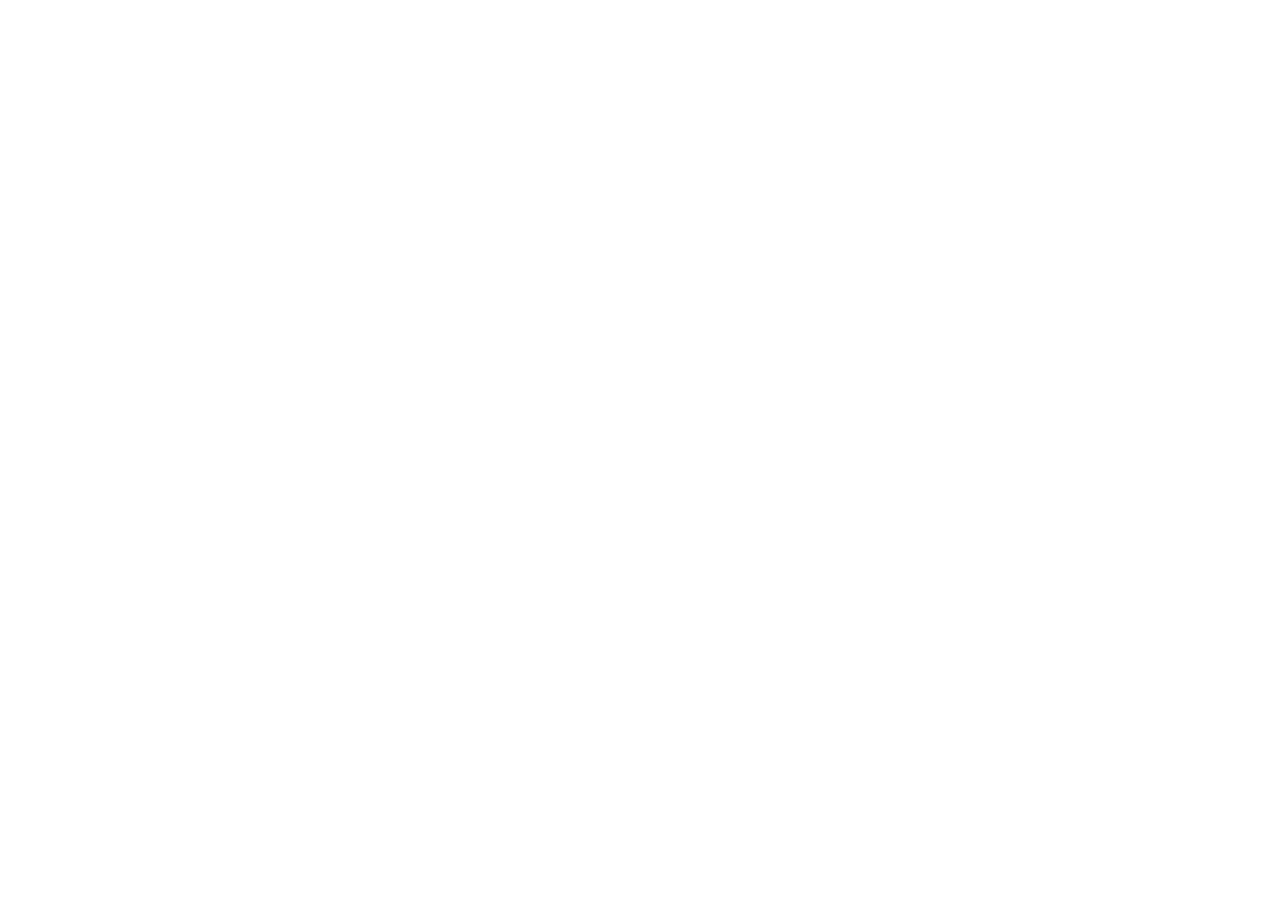
==== commit 31dd25a2: "Add files via upload" ====
--- a/index.html
+++ b/index.html
@@ -98,8 +98,8 @@
         }
       }
     </style>
-    <script type="module" crossorigin src="/assets/index-BhjYWwM6.js"></script>
-    <link rel="stylesheet" crossorigin href="/assets/index-DNyKqi7G.css">
+    <script type="module" crossorigin src="/Hexagone-Dist/assets/index-BhjYWwM6.js"></script>
+    <link rel="stylesheet" crossorigin href="/Hexagone-Dist/assets/index-DNyKqi7G.css">
   </head>
   <body>
     <div id="desktop-startup" role="status" aria-label="Hexagone is starting">
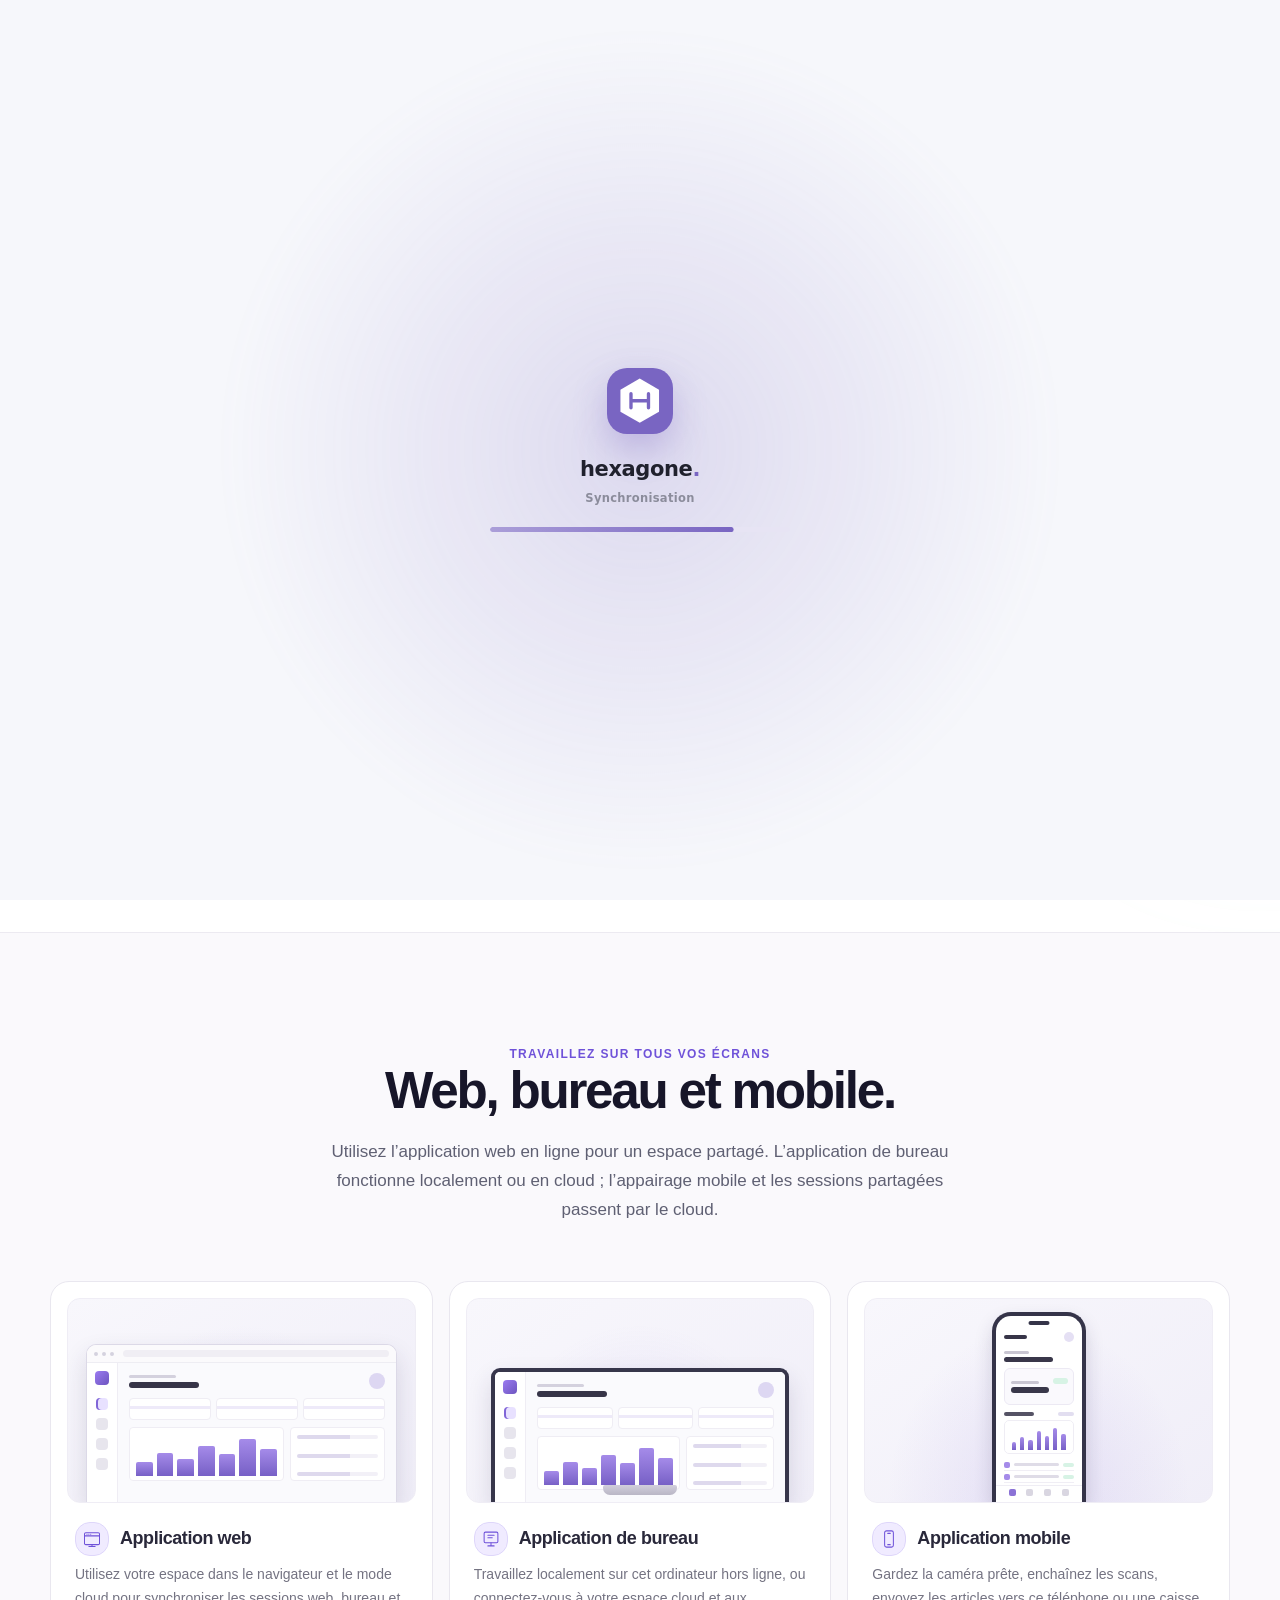
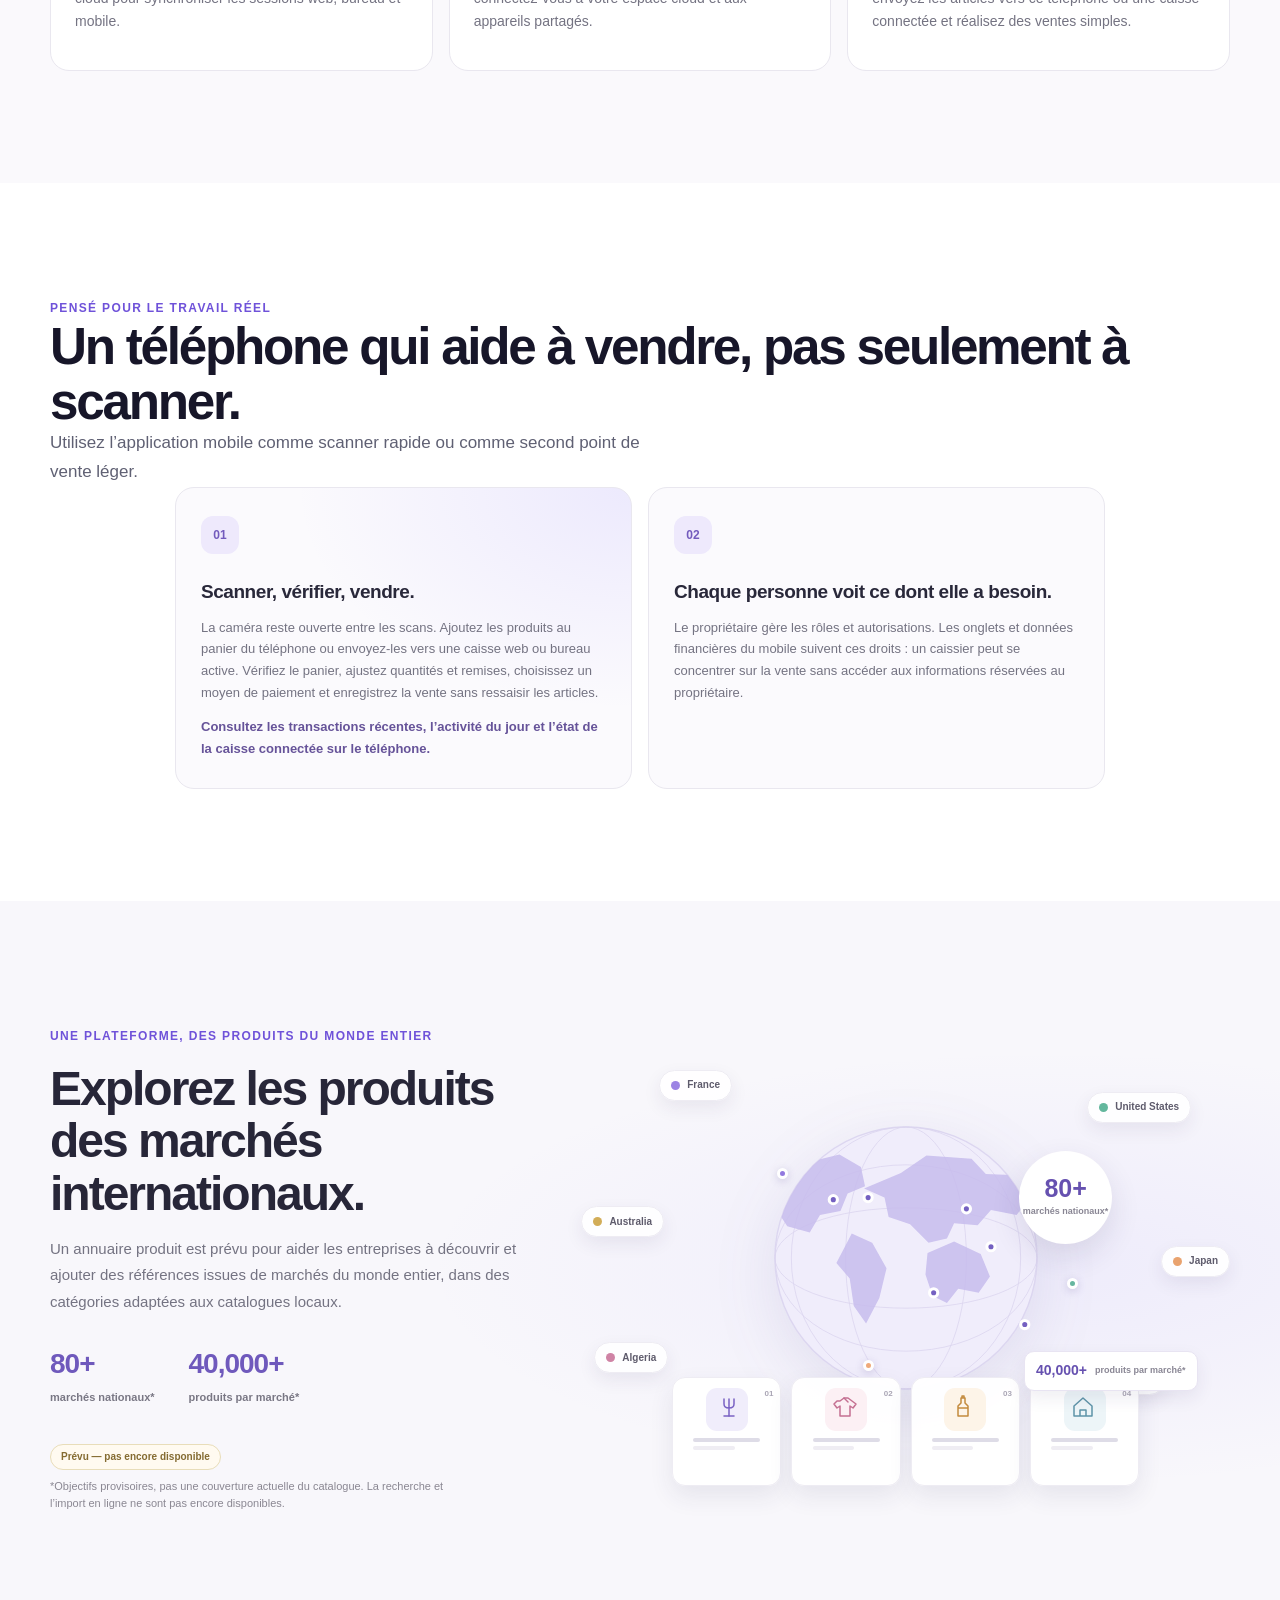
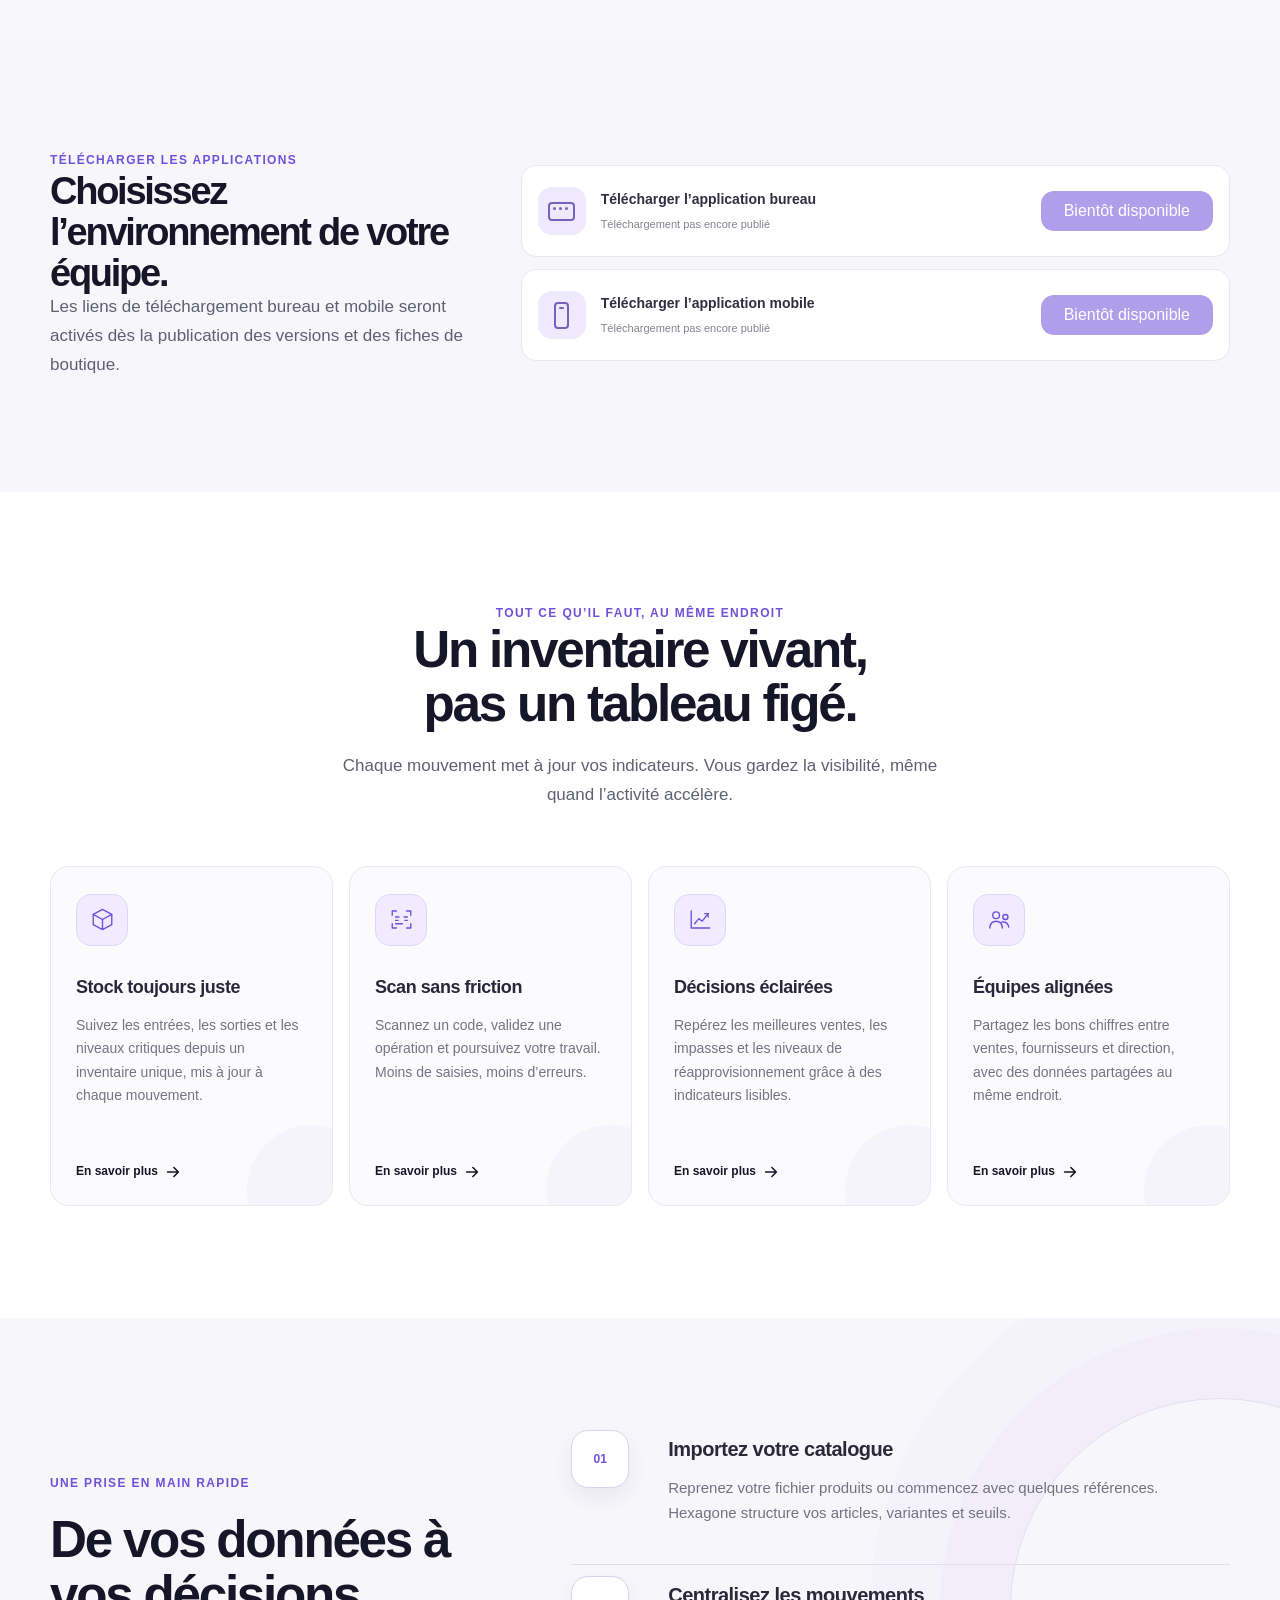
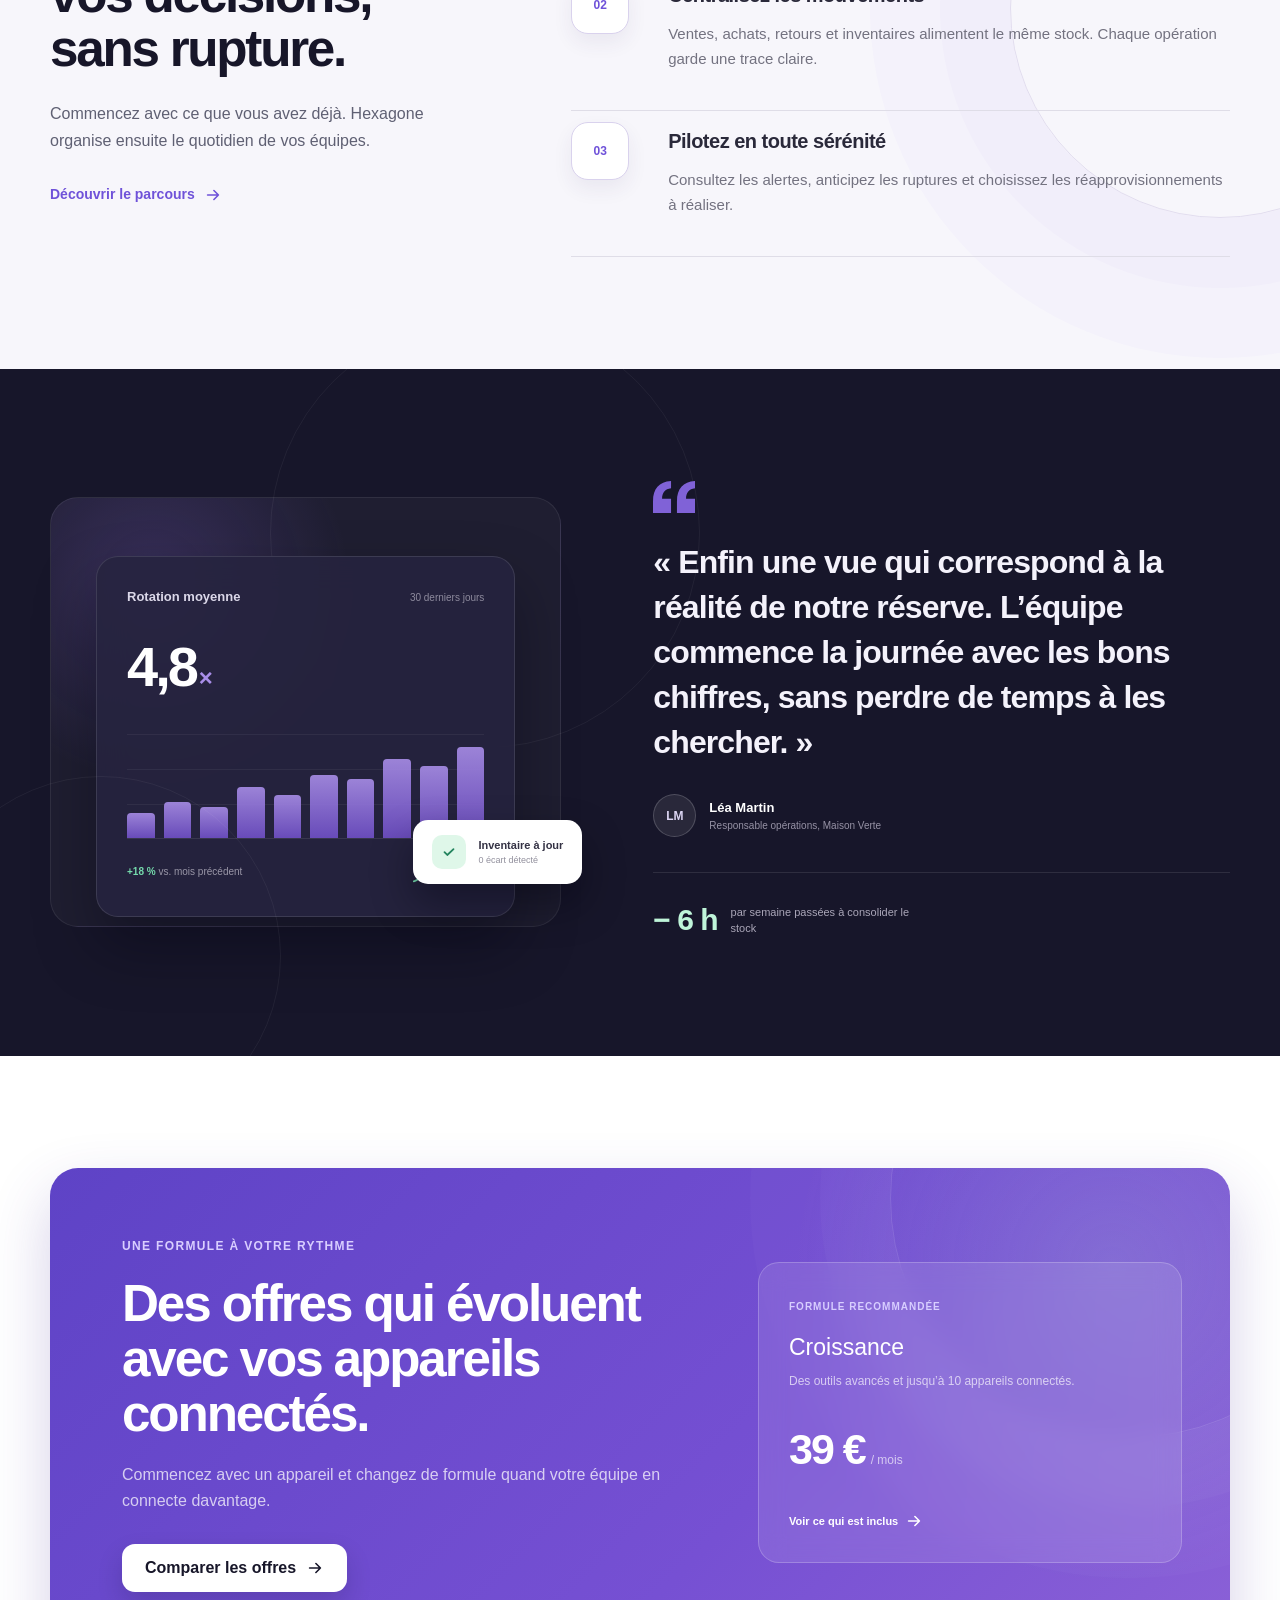
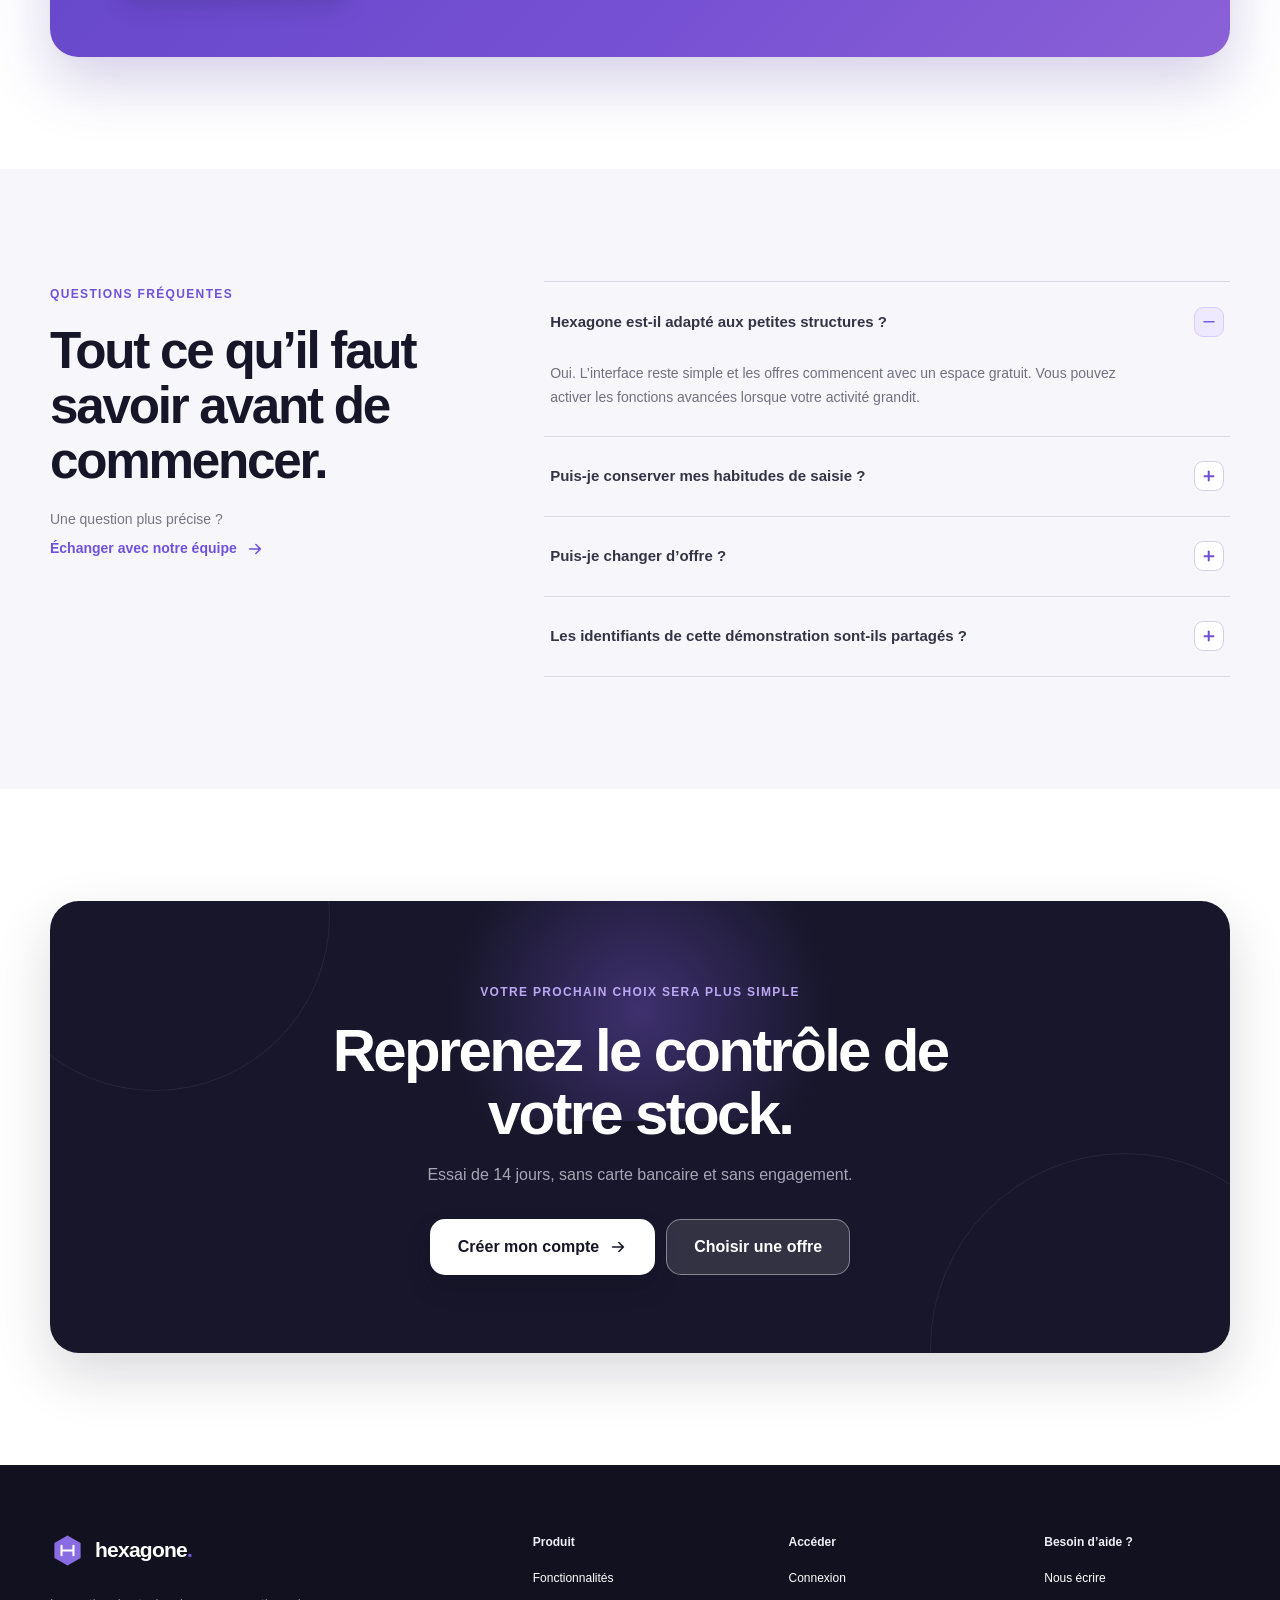
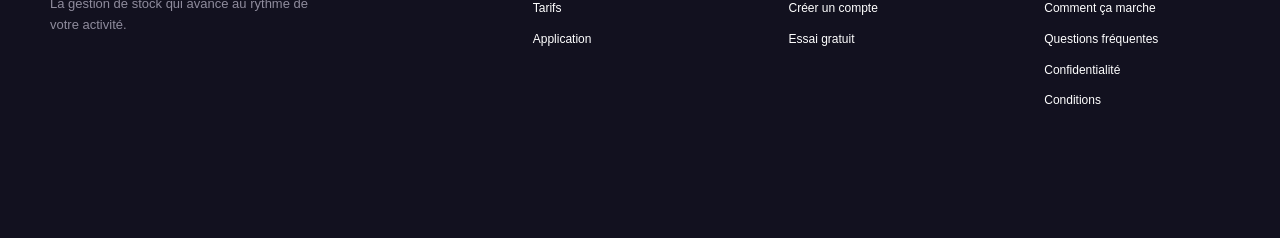
==== commit 6fae6d7c: "Add files via upload" ====
--- a/index.html
+++ b/index.html
@@ -20,7 +20,6 @@
 <link href="https://fonts.googleapis.com/css2?family=Ubuntu:ital,wght@0,300;0,400;0,500;0,700;1,300;1,400;1,500;1,700&display=swap" rel="stylesheet">
     <script>
       (() => {
-        document.documentElement.classList.toggle('is-desktop-app', Boolean(globalThis.hexagone));
         try {
           // Only the document language is applied here. The dashboard theme and the
           // brand colour chosen in the settings are scoped to the dashboard shell so
@@ -38,78 +37,10 @@
         } catch {}
       })()
     </script>
-    <style>
-      #desktop-startup {
-        position: fixed;
-        z-index: 2147483647;
-        inset: 0;
-        display: none;
-        align-items: center;
-        justify-content: center;
-        overflow: hidden;
-        background:
-          radial-gradient(ellipse at center, rgba(111, 82, 217, 0.24), transparent 42%),
-          #171629;
-      }
-
-      html.is-desktop-app #desktop-startup {
-        display: flex;
-      }
-
-      #desktop-startup-mark {
-        display: grid;
-        width: 76px;
-        height: 76px;
-        place-items: center;
-        border: 1px solid rgba(191, 245, 217, 0.22);
-        border-radius: 23px;
-        background: linear-gradient(145deg, #8065e3, #5e43c6);
-        box-shadow: 0 16px 56px rgba(111, 82, 217, 0.45);
-        animation: desktop-startup-breathe 1.6s ease-in-out infinite;
-      }
-
-      #desktop-startup-mark svg {
-        width: 54px;
-        height: 54px;
-      }
-
-      #desktop-startup-mark path:first-child {
-        fill: #fff;
-      }
-
-      #desktop-startup-mark path:last-child {
-        fill: none;
-        stroke: #6f52d9;
-        stroke-linecap: round;
-        stroke-linejoin: round;
-        stroke-width: 2.6;
-      }
-
-      @keyframes desktop-startup-breathe {
-        50% {
-          transform: scale(1.06);
-          box-shadow: 0 20px 72px rgba(111, 82, 217, 0.62);
-        }
-      }
-
-      @media (prefers-reduced-motion: reduce) {
-        #desktop-startup-mark {
-          animation: none;
-        }
-      }
-    </style>
-    <script type="module" crossorigin src="/Hexagone-Dist/assets/index-BhjYWwM6.js"></script>
-    <link rel="stylesheet" crossorigin href="/Hexagone-Dist/assets/index-DNyKqi7G.css">
+    <script type="module" crossorigin src="/assets/index-C6vn9f_f.js"></script>
+    <link rel="stylesheet" crossorigin href="/assets/index-DjXzuVpC.css">
   </head>
   <body>
-    <div id="desktop-startup" role="status" aria-label="Hexagone is starting">
-      <div id="desktop-startup-mark" aria-hidden="true">
-        <svg viewBox="0 0 40 40" focusable="false">
-          <path d="M20 2.8 35 11.4v17.2L20 37.2 5 28.6V11.4L20 2.8Z" />
-          <path d="M13.2 14.5v11M26.8 14.5v11M13.2 20h13.6" />
-        </svg>
-      </div>
-    </div>
     <div id="root"></div> 
   </body>
--- a/assets/index-DjXzuVpC.css
+++ b/assets/index-DjXzuVpC.css
@@ -0,0 +1 @@
+@layer properties{@supports ((-webkit-hyphens:none) and (not (margin-trim:inline))) or ((-moz-orient:inline) and (not (color:rgb(from red r g b)))){*,:before,:after,::backdrop{--tw-rotate-x:initial;--tw-rotate-y:initial;--tw-rotate-z:initial;--tw-skew-x:initial;--tw-skew-y:initial;--tw-border-style:solid;--tw-shadow:0 0 #0000;--tw-shadow-color:initial;--tw-shadow-alpha:100%;--tw-inset-shadow:0 0 #0000;--tw-inset-shadow-color:initial;--tw-inset-shadow-alpha:100%;--tw-ring-color:initial;--tw-ring-shadow:0 0 #0000;--tw-inset-ring-color:initial;--tw-inset-ring-shadow:0 0 #0000;--tw-ring-inset:initial;--tw-ring-offset-width:0px;--tw-ring-offset-color:#fff;--tw-ring-offset-shadow:0 0 #0000;--tw-outline-style:solid;--tw-blur:initial;--tw-brightness:initial;--tw-contrast:initial;--tw-grayscale:initial;--tw-hue-rotate:initial;--tw-invert:initial;--tw-opacity:initial;--tw-saturate:initial;--tw-sepia:initial;--tw-drop-shadow:initial;--tw-drop-shadow-color:initial;--tw-drop-shadow-alpha:100%;--tw-drop-shadow-size:initial;--tw-backdrop-blur:initial;--tw-backdrop-brightness:initial;--tw-backdrop-contrast:initial;--tw-backdrop-grayscale:initial;--tw-backdrop-hue-rotate:initial;--tw-backdrop-invert:initial;--tw-backdrop-opacity:initial;--tw-backdrop-saturate:initial;--tw-backdrop-sepia:initial;--tw-ease:initial}}}@layer theme{:root,:host{--font-sans:ui-sans-serif,system-ui,sans-serif,"Apple Color Emoji","Segoe UI Emoji","Segoe UI Symbol","Noto Color Emoji";--font-mono:ui-monospace,SFMono-Regular,Menlo,Monaco,Consolas,"Liberation Mono","Courier New",monospace;--color-amber-500:oklch(76.9% .188 70.08);--spacing:.25rem;--ease-out:cubic-bezier(0,0,.2,1);--ease-in-out:cubic-bezier(.4,0,.2,1);--default-transition-duration:.15s;--default-transition-timing-function:cubic-bezier(.4,0,.2,1);--default-font-family:var(--font-sans);--default-mono-font-family:var(--font-mono)}}@layer base{*,:after,:before,::backdrop{box-sizing:border-box;border:0 solid;margin:0;padding:0}::file-selector-button{box-sizing:border-box;border:0 solid;margin:0;padding:0}html,:host{-webkit-text-size-adjust:100%;-moz-tab-size:4;-o-tab-size:4;tab-size:4;line-height:1.5;font-family:var(--default-font-family,ui-sans-serif,system-ui,sans-serif,"Apple Color Emoji","Segoe UI Emoji","Segoe UI Symbol","Noto Color Emoji");font-feature-settings:var(--default-font-feature-settings,normal);font-variation-settings:var(--default-font-variation-settings,normal);-webkit-tap-highlight-color:transparent}hr{height:0;color:inherit;border-top-width:1px}abbr:where([title]){-webkit-text-decoration:underline dotted;text-decoration:underline dotted}h1,h2,h3,h4,h5,h6{font-size:inherit;font-weight:inherit}a{color:inherit;-webkit-text-decoration:inherit;text-decoration:inherit}b,strong{font-weight:bolder}code,kbd,samp,pre{font-family:var(--default-mono-font-family,ui-monospace,SFMono-Regular,Menlo,Monaco,Consolas,"Liberation Mono","Courier New",monospace);font-feature-settings:var(--default-mono-font-feature-settings,normal);font-variation-settings:var(--default-mono-font-variation-settings,normal);font-size:1em}small{font-size:80%}sub,sup{vertical-align:baseline;font-size:75%;line-height:0;position:relative}sub{bottom:-.25em}sup{top:-.5em}table{text-indent:0;border-color:inherit;border-collapse:collapse}:-moz-focusring{outline:auto}progress{vertical-align:baseline}summary{display:list-item}ol,ul,menu{list-style:none}img,svg,video,canvas,audio,iframe,embed,object{vertical-align:middle;display:block}img,video{max-width:100%;height:auto}button,input,select,optgroup,textarea{font:inherit;font-feature-settings:inherit;font-variation-settings:inherit;letter-spacing:inherit;color:inherit;opacity:1;background-color:#0000;border-radius:0}::file-selector-button{font:inherit;font-feature-settings:inherit;font-variation-settings:inherit;letter-spacing:inherit;color:inherit;opacity:1;background-color:#0000;border-radius:0}:where(select:is([multiple],[size])) optgroup{font-weight:bolder}:where(select:is([multiple],[size])) optgroup option{padding-inline-start:20px}::file-selector-button{margin-inline-end:4px}::-moz-placeholder{opacity:1}::placeholder{opacity:1}@supports (not (-webkit-appearance:-apple-pay-button)) or (contain-intrinsic-size:1px){::-moz-placeholder{color:currentColor}::placeholder{color:currentColor}@supports (color:color-mix(in lab,red,red)){::-moz-placeholder{color:color-mix(in oklab,currentcolor 50%,transparent)}::placeholder{color:color-mix(in oklab,currentcolor 50%,transparent)}}}textarea{resize:vertical}::-webkit-search-decoration{-webkit-appearance:none}::-webkit-date-and-time-value{min-height:1lh;text-align:inherit}::-webkit-datetime-edit{display:inline-flex}::-webkit-datetime-edit-fields-wrapper{padding:0}::-webkit-datetime-edit{padding-block:0}::-webkit-datetime-edit-year-field{padding-block:0}::-webkit-datetime-edit-month-field{padding-block:0}::-webkit-datetime-edit-day-field{padding-block:0}::-webkit-datetime-edit-hour-field{padding-block:0}::-webkit-datetime-edit-minute-field{padding-block:0}::-webkit-datetime-edit-second-field{padding-block:0}::-webkit-datetime-edit-millisecond-field{padding-block:0}::-webkit-datetime-edit-meridiem-field{padding-block:0}::-webkit-calendar-picker-indicator{line-height:1}:-moz-ui-invalid{box-shadow:none}button,input:where([type=button],[type=reset],[type=submit]){-webkit-appearance:button;-moz-appearance:button;appearance:button}::file-selector-button{-webkit-appearance:button;-moz-appearance:button;appearance:button}::-webkit-inner-spin-button{height:auto}::-webkit-outer-spin-button{height:auto}[hidden]:where(:not([hidden=until-found])){display:none!important}}@layer components;@layer utilities{.collapse{visibility:collapse}.invisible{visibility:hidden}.visible{visibility:visible}.absolute{position:absolute}.fixed{position:fixed}.relative{position:relative}.static{position:static}.sticky{position:sticky}.isolate{isolation:isolate}.container{width:100%}@media(min-width:40rem){.container{max-width:40rem}}@media(min-width:48rem){.container{max-width:48rem}}@media(min-width:64rem){.container{max-width:64rem}}@media(min-width:80rem){.container{max-width:80rem}}@media(min-width:96rem){.container{max-width:96rem}}.m-3{margin:calc(var(--spacing)*3)}.block{display:block}.flex{display:flex}.grid{display:grid}.hidden{display:none}.inline{display:inline}.table{display:table}.table\!{display:table!important}.flex-shrink{flex-shrink:1}.flex-grow,.grow{flex-grow:1}.border-collapse{border-collapse:collapse}.transform{transform:var(--tw-rotate-x,)var(--tw-rotate-y,)var(--tw-rotate-z,)var(--tw-skew-x,)var(--tw-skew-y,)}.resize{resize:both}.flex-wrap{flex-wrap:wrap}.truncate{text-overflow:ellipsis;white-space:nowrap;overflow:hidden}.border{border-style:var(--tw-border-style);border-width:1px}.bg-amber-500{background-color:var(--color-amber-500)}.p-2{padding:calc(var(--spacing)*2)}.p-4{padding:calc(var(--spacing)*4)}.p-8{padding:calc(var(--spacing)*8)}.p-13{padding:calc(var(--spacing)*13)}.font-sans{font-family:var(--font-sans)}.capitalize{text-transform:capitalize}.lowercase{text-transform:lowercase}.uppercase{text-transform:uppercase}.italic{font-style:italic}.underline{text-decoration-line:underline}.shadow{--tw-shadow:0 1px 3px 0 var(--tw-shadow-color,#0000001a),0 1px 2px -1px var(--tw-shadow-color,#0000001a);box-shadow:var(--tw-inset-shadow),var(--tw-inset-ring-shadow),var(--tw-ring-offset-shadow),var(--tw-ring-shadow),var(--tw-shadow)}.ring{--tw-ring-shadow:var(--tw-ring-inset,)0 0 0 calc(1px + var(--tw-ring-offset-width))var(--tw-ring-color,currentcolor);box-shadow:var(--tw-inset-shadow),var(--tw-inset-ring-shadow),var(--tw-ring-offset-shadow),var(--tw-ring-shadow),var(--tw-shadow)}.ring-16{--tw-ring-shadow:var(--tw-ring-inset,)0 0 0 calc(16px + var(--tw-ring-offset-width))var(--tw-ring-color,currentcolor);box-shadow:var(--tw-inset-shadow),var(--tw-inset-ring-shadow),var(--tw-ring-offset-shadow),var(--tw-ring-shadow),var(--tw-shadow)}.outline{outline-style:var(--tw-outline-style);outline-width:1px}.blur{--tw-blur:blur(8px);filter:var(--tw-blur,)var(--tw-brightness,)var(--tw-contrast,)var(--tw-grayscale,)var(--tw-hue-rotate,)var(--tw-invert,)var(--tw-saturate,)var(--tw-sepia,)var(--tw-drop-shadow,)}.invert{--tw-invert:invert(100%);filter:var(--tw-blur,)var(--tw-brightness,)var(--tw-contrast,)var(--tw-grayscale,)var(--tw-hue-rotate,)var(--tw-invert,)var(--tw-saturate,)var(--tw-sepia,)var(--tw-drop-shadow,)}.sepia{--tw-sepia:sepia(100%);filter:var(--tw-blur,)var(--tw-brightness,)var(--tw-contrast,)var(--tw-grayscale,)var(--tw-hue-rotate,)var(--tw-invert,)var(--tw-saturate,)var(--tw-sepia,)var(--tw-drop-shadow,)}.filter{filter:var(--tw-blur,)var(--tw-brightness,)var(--tw-contrast,)var(--tw-grayscale,)var(--tw-hue-rotate,)var(--tw-invert,)var(--tw-saturate,)var(--tw-sepia,)var(--tw-drop-shadow,)}.backdrop-filter{-webkit-backdrop-filter:var(--tw-backdrop-blur,)var(--tw-backdrop-brightness,)var(--tw-backdrop-contrast,)var(--tw-backdrop-grayscale,)var(--tw-backdrop-hue-rotate,)var(--tw-backdrop-invert,)var(--tw-backdrop-opacity,)var(--tw-backdrop-saturate,)var(--tw-backdrop-sepia,);backdrop-filter:var(--tw-backdrop-blur,)var(--tw-backdrop-brightness,)var(--tw-backdrop-contrast,)var(--tw-backdrop-grayscale,)var(--tw-backdrop-hue-rotate,)var(--tw-backdrop-invert,)var(--tw-backdrop-opacity,)var(--tw-backdrop-saturate,)var(--tw-backdrop-sepia,)}.transition{transition-property:color,background-color,border-color,outline-color,text-decoration-color,fill,stroke,--tw-gradient-from,--tw-gradient-via,--tw-gradient-to,opacity,box-shadow,transform,translate,scale,rotate,filter,backdrop-filter,display,content-visibility,overlay,pointer-events;transition-timing-function:var(--tw-ease,var(--default-transition-timing-function));transition-duration:var(--tw-duration,var(--default-transition-duration))}.ease-in-out{--tw-ease:var(--ease-in-out);transition-timing-function:var(--ease-in-out)}.ease-out{--tw-ease:var(--ease-out);transition-timing-function:var(--ease-out)}.select-all{-webkit-user-select:all;-moz-user-select:all;user-select:all}}:root{color:#20212d;font-synthesis:none;text-rendering:optimizeLegibility;--primary-color:#7965c2;--primary-hover:#6a58b0;--primary-soft:#f3f0fd;--primary-border:#b6a7ee;--primary-shadow:rgba(var(--primary-rgb),.16);--primary-rgb:121,101,194;--accent-color:#e84393;background:#f6f7fb;font-family:Inter,ui-sans-serif,system-ui,-apple-system,BlinkMacSystemFont,Segoe UI,sans-serif}html,body,#root{min-width:320px;min-height:100%;margin:0}html{overflow-x:hidden}html[lang=ar]{font-family:Cairo,Noto Sans Arabic,Segoe UI,Tahoma,sans-serif;line-height:1.7}body{background:#f6f7fb;min-height:100vh;overflow-x:hidden}body.is-dashboard{overflow-x:hidden}button,input,select,textarea{font:inherit}button{cursor:pointer}button:disabled{cursor:not-allowed;opacity:.55}button,a,input,select,textarea{-webkit-tap-highlight-color:transparent}.hex-app-shell{color:#20212d;background:#f6f7fb;max-width:100%;min-height:100vh;display:flex;overflow-x:clip}.hex-app-shell.is-booting,.hex-app-shell.is-restricted{min-height:100vh;display:block}.hex-sidebar{z-index:40;background:#fff;border-right:1px solid #e7e8ef;flex-direction:column;width:248px;max-width:86vw;height:100dvh;padding:22px 14px 16px;display:flex;position:fixed}.hex-sidebar-top{justify-content:space-between;align-items:center;padding:0 10px;display:flex}.hex-brand{color:#20212d;letter-spacing:-.8px;align-items:center;gap:10px;min-width:0;font-size:21px;font-weight:800;text-decoration:none;display:inline-flex}.hex-brand-name{text-overflow:ellipsis;white-space:nowrap;overflow:hidden}.hex-brand-name>span,.hex-brand>span:last-child>span{color:var(--primary-color)}.hex-brand-mark{background:var(--primary-color);width:34px;height:34px;box-shadow:0 6px 14px rgba(var(--primary-rgb),.25);border-radius:10px;flex:none;place-items:center;display:grid}.hex-brand-mark svg,.public-logo-mark svg,.hex-preloader-mark svg{width:78%;height:78%;display:block;overflow:visible}.hex-mark-plate{fill:#fff;stroke:none}.hex-mark-glyph{fill:none;stroke:var(--primary-color);stroke-linecap:round;stroke-linejoin:round;stroke-width:2.6px}.hex-brand-logo{background:#fff;border:1px solid #e7e8ef;border-radius:10px;flex:none;place-items:center;width:34px;height:34px;padding:3px;display:grid}.hex-brand-logo img{-o-object-fit:contain;object-fit:contain;border-radius:6px;width:100%;height:100%;display:block}.hex-sidebar-close,.hex-mobile-menu,.hex-icon-button,.hex-account-menu{color:#66697a;background:#f3f4f8;border:0;border-radius:10px;flex:none;place-items:center;width:38px;height:38px;font-size:20px;line-height:1;display:grid}.hex-sidebar-close{display:none}.hex-store-label{color:#a0a2b1;letter-spacing:.12em;margin:38px 12px 12px;font-size:10px;font-weight:800}.hex-navigation{scrollbar-width:thin;flex-direction:column;flex:1;gap:3px;min-height:0;padding-inline-end:2px;display:flex;overflow:hidden auto}.hex-nav-link{color:#707284;text-align:left;background:0 0;border:0;border-radius:10px;align-items:center;gap:12px;width:100%;min-height:42px;padding:0 12px;font-size:13px;font-weight:650;text-decoration:none;transition:background .15s,color .15s,padding-inline-start .15s;display:flex}.hex-nav-link:hover{color:var(--primary-color);background:#f6f4ff;padding-inline-start:14px}.hex-nav-text{text-overflow:ellipsis;white-space:nowrap;min-width:0;overflow:hidden}.hex-nav-link.is-active{color:#6d57c4;background:#f0edff;font-weight:750}.hex-nav-icon{color:#9294a4;place-items:center;width:22px;font-size:19px;line-height:1;display:grid}.hex-nav-link.is-active .hex-nav-icon{color:var(--primary-color)}.hex-sidebar-footer{border-top:1px solid #eef0f4;flex-direction:column;gap:13px;padding-top:14px;display:flex}.hex-storage-state{background:#f8f8fb;border-radius:10px;align-items:center;gap:9px;padding:10px;display:flex}.hex-storage-state>div{flex-direction:column;gap:2px;min-width:0;display:flex}.hex-storage-state strong{color:#4a4c5b;font-size:11px}.hex-storage-state small{color:#a0a2b1;text-overflow:ellipsis;white-space:nowrap;font-size:10px;overflow:hidden}.hex-status-dot{background:#d0d2da;border-radius:50%;flex:none;width:8px;height:8px}.hex-status-dot.is-online{background:#35b779;box-shadow:0 0 0 4px #35b7791f}.hex-status-dot.is-offline{background:#e9a23b;box-shadow:0 0 0 4px #e9a23b1f}.hex-exit-link{width:100%}.hex-main-shell{flex-direction:column;flex:1;min-width:0;min-height:100vh;margin-left:248px;display:flex}.hex-topbar{z-index:20;-webkit-backdrop-filter:blur(18px);backdrop-filter:blur(18px);background:#ffffffe6;border-bottom:1px solid #e7e8ef;justify-content:space-between;align-items:center;gap:16px;min-width:0;min-height:76px;padding:0 34px;display:flex;position:sticky;top:0}.hex-topbar-left,.hex-topbar-actions,.hex-account{align-items:center;min-width:0;display:flex}.hex-topbar-left{flex:auto;gap:13px}.hex-topbar-title{min-width:0}.hex-topbar-left h1{color:#252633;letter-spacing:-.4px;text-overflow:ellipsis;white-space:nowrap;margin:3px 0 0;font-size:20px;font-weight:780;overflow:hidden}.hex-breadcrumb{color:#a0a2b1;text-overflow:ellipsis;white-space:nowrap;font-size:11px;font-weight:650;display:block;overflow:hidden}.hex-topbar-actions{flex:0 auto;justify-content:flex-end;gap:10px}.hex-topbar-save{color:#999baa;white-space:nowrap;font-size:11px}.hex-account{border-left:1px solid #ececf1;gap:9px;padding-left:15px}.hex-avatar{color:#6d57c4;background:#e8e1ff;border-radius:50%;flex:none;place-items:center;width:36px;height:36px;font-size:11px;font-weight:800;display:grid}.hex-account-copy{flex-direction:column;gap:1px;min-width:0;display:flex}.hex-account-copy strong,.hex-account-copy small{text-overflow:ellipsis;white-space:nowrap;max-width:145px;overflow:hidden}.hex-account-copy strong{color:#40414f;font-size:12px}.hex-account-copy small{color:#a0a2b1;font-size:10px}.hex-account-menu{background:0 0;flex:none;width:30px;height:30px;font-size:16px}.hex-account-menu:hover{color:var(--primary-color);background:#f0edff}.hex-content{flex:1;min-width:0;overflow:hidden auto}.hex-app-shell:not(.is-booting,.is-restricted) .hex-sidebar{animation:.48s cubic-bezier(.22,.68,.32,1) both hex-reveal-in}.hex-app-shell:not(.is-booting,.is-restricted) .hex-topbar{animation:.48s cubic-bezier(.22,.68,.32,1) 90ms both hex-reveal-in}.hex-app-shell:not(.is-booting,.is-restricted) .hex-content{animation:.52s cubic-bezier(.22,.68,.32,1) .15s both hex-content-in}.hex-navigation{--hex-stagger-step:38ms}@keyframes hex-content-in{0%{opacity:0;transform:translateY(10px)}to{opacity:1;transform:none}}@media(prefers-reduced-motion:reduce){.hex-app-shell .hex-sidebar,.hex-app-shell .hex-topbar,.hex-app-shell .hex-content{animation:none}}.hex-page{color:#292a37;width:100%;max-width:100%;min-height:calc(100vh - 76px);padding:30px 34px 48px}.hex-page-header{flex-wrap:wrap;justify-content:space-between;align-items:flex-start;gap:14px 20px;min-width:0;margin-bottom:24px;display:flex}.hex-page-header>*{min-width:0}.hex-page-title{color:#252633;letter-spacing:-.8px;overflow-wrap:anywhere;margin:0;font-size:25px;font-weight:800}.hex-page-subtitle{color:#858797;margin:6px 0 0;font-size:13px;line-height:1.55}.hex-header-actions,.hex-toolbar,.hex-inline-actions{flex-wrap:wrap;align-items:center;gap:9px;display:flex}.hex-button{border:1px solid #0000;border-radius:9px;justify-content:center;align-items:center;gap:8px;min-height:38px;padding:0 14px;font-size:12px;font-weight:750;text-decoration:none;transition:background .15s,border-color .15s,color .15s,transform .15s;display:inline-flex}.hex-button:hover:not(:disabled){transform:translateY(-1px)}.hex-button-primary{background:var(--primary-color);color:#fff;box-shadow:0 6px 14px rgba(var(--primary-rgb),.2)}.hex-button-primary:hover:not(:disabled){background:#6651b0}.hex-button-secondary{color:#666878;background:#fff;border-color:#e0e1e9}.hex-button-secondary:hover:not(:disabled){color:var(--primary-color);background:#faf9ff;border-color:#c9c3e7}.hex-button-danger{color:#fff;background:#d95361}.hex-button-ghost{color:#77798a;background:0 0}.hex-card{background:#fff;border:1px solid #e7e8ef;border-radius:14px;min-width:0;box-shadow:0 5px 18px #26273709}.hex-card-header{border-bottom:1px solid #eff0f4;justify-content:space-between;align-items:center;gap:12px;padding:17px 20px;display:flex}.hex-card-header h2,.hex-card-header h3{color:#30313e;margin:0;font-size:14px;font-weight:780}.hex-card-body{padding:20px}.hex-grid-2,.hex-grid-3,.hex-grid-4{gap:15px;display:grid}.hex-grid-2{grid-template-columns:repeat(2,minmax(0,1fr))}.hex-grid-3{grid-template-columns:repeat(3,minmax(0,1fr))}.hex-grid-4{grid-template-columns:repeat(4,minmax(0,1fr))}.hex-metric{background:#fff;border:1px solid #e7e8ef;border-radius:14px;min-height:125px;padding:20px;position:relative;overflow:hidden;box-shadow:0 5px 18px #26273709}.hex-metric:after{content:"";opacity:.7;background:#f0edff;border-radius:50%;width:100px;height:100px;position:absolute;bottom:-40px;right:-28px}.hex-metric-label{z-index:1;color:#8a8c9b;font-size:12px;font-weight:650;position:relative}.hex-metric-value{z-index:1;color:#292a37;letter-spacing:-.8px;margin-top:11px;font-size:25px;font-weight:800;display:block;position:relative}.hex-metric-note{z-index:1;color:#a0a2b1;margin-top:5px;font-size:11px;display:block;position:relative}.hex-metric.is-success .hex-metric-value{color:#29916a}.hex-metric.is-warning .hex-metric-value{color:#c9822b}.hex-metric.is-danger .hex-metric-value{color:#cf5261}.hex-toolbar{align-items:flex-end;margin-bottom:18px}.hex-field{flex-direction:column;flex:1;gap:7px;min-width:0;display:flex}.hex-field label,.hex-label{color:#77798a;letter-spacing:.03em;text-transform:uppercase;font-size:11px;font-weight:750}.hex-input,.hex-select,.hex-textarea,input.hex-input,select.hex-select,textarea.hex-textarea{color:#343542;background:#fff;border:1px solid #dedfe8;border-radius:8px;outline:0;width:100%;min-height:39px;padding:8px 11px;font-size:13px;transition:border-color .15s,box-shadow .15s}.hex-textarea{resize:vertical;min-height:90px}.hex-input:focus,.hex-select:focus,.hex-textarea:focus,input.hex-input:focus,select.hex-select:focus,textarea.hex-textarea:focus{box-shadow:0 0 0 3px rgba(var(--primary-rgb),.11);border-color:#9a89d4}.hex-input::-moz-placeholder,.hex-textarea::-moz-placeholder{color:#b2b4c0}.hex-input::placeholder,.hex-textarea::placeholder{color:#b2b4c0}.hex-form-grid{grid-template-columns:repeat(2,minmax(0,1fr));gap:14px;display:grid}.hex-form-grid .hex-field.is-wide{grid-column:1/-1}.hex-form-actions{justify-content:flex-end;gap:9px;margin-top:18px;display:flex}.hex-table-card{overflow:hidden}.hex-table-wrap{width:100%;overflow-x:auto}.hex-table{border-collapse:collapse;color:#555766;width:100%;font-size:12px}.hex-table th{color:#999baa;letter-spacing:.05em;text-align:left;text-transform:uppercase;white-space:nowrap;background:#fafafd;font-size:10px;font-weight:800}.hex-table th,.hex-table td{vertical-align:middle;border-bottom:1px solid #eff0f4;padding:13px 16px}.hex-table tbody tr:last-child td{border-bottom:0}.hex-table tbody tr:hover td{background:#fcfbff}.hex-table td strong{color:#353643;font-weight:750}.hex-table td small{color:#a0a2b1;margin-top:3px;font-size:10px;display:block}.hex-table-actions{align-items:center;gap:5px;display:flex}.hex-link-button{color:var(--primary-color);background:0 0;border:0;padding:3px;font-size:11px;font-weight:750}.hex-link-button:hover{color:#5f4ca9;text-decoration:underline}.hex-link-button.is-danger{color:#cf5261}.hex-badge{color:#715ac3;white-space:nowrap;background:#f0edff;border-radius:999px;align-items:center;min-height:23px;padding:3px 9px;font-size:10px;font-weight:750;display:inline-flex}.hex-badge.is-success{color:#2d9567;background:#eaf8f0}.hex-badge.is-warning{color:#b77820;background:#fff5e6}.hex-badge.is-danger{color:#c94e5b;background:#fff0f1}.hex-badge.is-muted{color:#7e8090;background:#f0f1f5}.hex-empty{color:#a0a2b1;text-align:center;flex-direction:column;justify-content:center;align-items:center;gap:6px;min-height:180px;display:flex}.hex-empty strong{color:#6d6f7e;font-size:14px}.hex-empty span{font-size:12px}.hex-alert{color:#9b6a1f;background:#fff9ec;border:1px solid #f2d39a;border-radius:9px;margin-bottom:16px;padding:11px 13px;font-size:12px}.hex-alert.is-danger{color:#b33f4d;background:#fff3f4;border-color:#f3c5ca}.hex-alert.is-success{color:#2c8c60;background:#f0fbf4;border-color:#bfe7d0}.hex-alert.is-warning{color:#9b6a1f;background:#fff9ec;border-color:#f2d39a}.hex-report-list{gap:3px;margin:8px 0 0;padding:0;list-style:none;display:grid}.hex-report-list li{justify-content:space-between;align-items:baseline;gap:12px;font-size:11px;display:flex}.hex-report-list li>span{opacity:.75;white-space:nowrap}.hex-report-list li>strong{text-align:right;text-overflow:ellipsis;white-space:nowrap;font-weight:600;overflow:hidden}.hex-report-list li.is-warn>strong{-webkit-text-decoration:underline dotted;text-decoration:underline dotted}.hex-report-list li.is-error>strong{font-weight:700}.hex-modal-backdrop{z-index:100;overscroll-behavior:contain;-webkit-backdrop-filter:blur(4px);backdrop-filter:blur(4px);background:#1b1a2d6b;justify-content:center;align-items:center;width:100%;max-width:100vw;padding:20px;display:flex;position:fixed;inset:0;overflow:hidden auto}html:has(.hex-modal-backdrop),body:has(.hex-modal-backdrop){overflow:hidden}.hex-modal{--hex-modal-pad:24px;overscroll-behavior:contain;width:min(560px,100%);min-width:0;max-width:calc(100vw - 40px);max-height:min(760px,100dvh - 40px);padding:var(--hex-modal-pad);background:#fff;border:1px solid #e5e4ee;border-radius:16px;overflow:hidden auto;box-shadow:0 25px 80px #18163133}.hex-modal h2{color:#2d2e3a;margin:0;font-size:19px;font-weight:800}.hex-modal p{color:#858797;margin:7px 0 0;font-size:12px;line-height:1.55}.hex-modal-header{z-index:1;top:calc(-1*var(--hex-modal-pad,24px));margin:calc(-1*var(--hex-modal-pad,24px))calc(-1*var(--hex-modal-pad,24px))20px;padding:var(--hex-modal-pad,24px)var(--hex-modal-pad,24px)12px;background:inherit;justify-content:space-between;align-items:flex-start;gap:16px;display:flex;position:sticky}.hex-modal-close{color:#77798a;background:#f3f3f7;border:0;border-radius:8px;place-items:center;width:30px;height:30px;font-size:18px;display:grid}.hex-modal-icon{color:#cf5261;background:#fff0f1;border-radius:13px;place-items:center;width:46px;height:46px;margin-bottom:15px;font-size:22px;display:grid}.hex-confirm-modal{text-align:center;width:min(390px,100%)}.hex-confirm-modal .hex-modal-icon{margin-inline:auto}.hex-modal-actions{justify-content:center;gap:9px;margin-top:22px;display:flex}.hex-split{grid-template-columns:minmax(0,1.25fr) minmax(300px,.75fr);align-items:start;gap:18px;display:grid}.hex-sales-clock{color:#4d4e5d;font-variant-numeric:tabular-nums;background:#fff;border:1px solid #e7e8ef;border-radius:9px;min-height:30px;padding:7px 11px;font-size:12px;font-weight:750}.hex-sales-split{grid-template-columns:minmax(0,1.25fr) minmax(320px,.75fr);gap:22px;position:relative}.hex-sales-split.is-products{grid-template-columns:minmax(0,1.65fr) minmax(290px,.55fr)}.hex-sales-split.is-cart{grid-template-columns:minmax(280px,.55fr) minmax(0,1.65fr)}.hex-sales-split:before{z-index:1;top:16px;bottom:16px;left:var(--hex-handle-position,50%);content:"";pointer-events:none;background:#e3e2ec;width:1px;position:absolute;transform:translate(-50%)}.hex-split-handle{z-index:6;top:118px;left:var(--hex-handle-position,50%);border:2px solid var(--primary-color);width:36px;height:36px;color:var(--primary-color);cursor:pointer;background:#fff;border-radius:50%;justify-content:center;align-items:center;font-size:15px;transition:background .16s,color .16s,transform .16s;display:inline-flex;position:absolute;transform:translate(-50%,-50%);box-shadow:0 6px 18px #4b3a9629}.hex-split-handle:hover{background:var(--primary-color);color:#fff;transform:translate(-50%,-50%)scale(1.08)}[dir=rtl] .hex-split-handle>span{display:inline-block;transform:scaleX(-1)}.hex-split-handle small{color:#6d6e7d;pointer-events:none;background:#fff;border:1px solid #e6e4f0;border-radius:7px;width:-moz-max-content;width:max-content;max-width:150px;padding:5px 8px;font-size:10px;font-weight:700;position:absolute;top:42px;left:50%;transform:translate(-50%)}.hex-sales-search{align-items:flex-end;gap:10px;margin-bottom:8px;display:flex}.hex-sales-search .hex-field{flex:1;margin:0}.hex-sales-search-hint{color:#9a9ca9;margin:0 0 14px;font-size:10px}.hex-sales-search-hint kbd,.hex-sales-shortcuts kbd{color:#55566a;background:#f8f8fb;border:1px solid #dcdce6;border-bottom-width:2px;border-radius:5px;justify-content:center;align-items:center;min-height:20px;padding:1px 6px;font-family:inherit;font-size:10px;font-weight:750;display:inline-flex}.hex-sales-products{gap:9px}.hex-sales-product-actions,.hex-cart-item-tail{flex-shrink:0;align-items:center;gap:8px;display:flex}.hex-sales-product-actions .hex-button{min-height:30px;padding:0 10px;font-size:11px}.hex-sales-star{color:#c3c4d0;cursor:pointer;background:0 0;border:0;font-size:19px;line-height:1;transition:color .15s,transform .15s}.hex-sales-star:hover,.hex-sales-star.is-active{color:#d79a1f;transform:scale(1.1)}.hex-cart-item-tail{flex-direction:column;align-items:flex-end;gap:8px}.hex-cart-item-tail .hex-link-button.is-danger{color:#c62828}.hex-cart-empty{min-height:150px}.hex-cart-totals{border-top:1px solid #e7e8ef;margin-top:18px;padding-top:4px}.hex-sales-form-grid{margin-top:18px}.hex-sales-payment{flex-direction:column;gap:8px;margin-top:18px;display:flex}.hex-sales-payment-grid{grid-template-columns:repeat(4,minmax(0,1fr));gap:8px;display:grid}.hex-sales-payment-button{color:#5a5b6a;cursor:pointer;background:#fff;border:2px solid #e2e2ea;border-radius:9px;min-height:40px;font-size:11px;font-weight:750;transition:border-color .15s,background .15s,color .15s}.hex-sales-payment-button:hover{border-color:#bdb6e4}.hex-sales-payment-button.is-active{border-color:var(--primary-color);color:#5d49ad;background:#f0edff}.hex-sales-submit{width:100%;margin-top:18px}.hex-sales-shortcuts{background:#f9fafb;border:1px solid #e7e8ef;border-radius:12px;align-items:center;gap:14px;margin-top:18px;padding:12px 14px;display:flex}.hex-sales-shortcuts>strong{color:#55566a;text-transform:uppercase;flex-shrink:0;font-size:11px;font-weight:800}.hex-sales-shortcuts-list{flex-wrap:wrap;gap:9px;display:flex}.hex-sales-shortcuts-list>span{color:#77798a;background:#fff;border:1px solid #e4e4ec;border-radius:6px;align-items:center;gap:5px;padding:3px 7px;font-size:10px;display:inline-flex}[data-theme=dark] .hex-sales-clock,[data-theme=dark] .hex-split-handle,[data-theme=dark] .hex-split-handle small,[data-theme=dark] .hex-sales-search-hint kbd,[data-theme=dark] .hex-sales-shortcuts kbd,[data-theme=dark] .hex-sales-payment-button,[data-theme=dark] .hex-sales-shortcuts-list>span{color:#eef0f7;background:#20212c;border-color:#3a3b49}[data-theme=dark] .hex-sales-split:before{background:#3a3b49}[data-theme=dark] .hex-split-handle{color:#c8bcff;border-color:#a693f5}[data-theme=dark] .hex-split-handle:hover{color:#fff;background:#6f52d9}[data-theme=dark] .hex-sales-search-hint,[data-theme=dark] .hex-sales-shortcuts>strong,[data-theme=dark] .hex-sales-shortcuts-list>span{color:#a5a7b6}[data-theme=dark] .hex-sales-star{color:#5c5d6c}[data-theme=dark] .hex-cart-totals{border-color:#30313d}[data-theme=dark] .hex-sales-payment-button.is-active{color:#cfc4ff;background:#2c2843;border-color:#a693f5}[data-theme=dark] .hex-sales-shortcuts{background:#171821;border-color:#30313d}[data-theme=dark] .hex-cart-item-tail .hex-link-button.is-danger{color:#fca5a5}.hex-stack{flex-direction:column;gap:18px;display:flex}.hex-list{flex-direction:column;gap:8px;display:flex}.hex-list-item{border:1px solid #ececf2;border-radius:10px;justify-content:space-between;align-items:center;gap:12px;padding:12px 13px;display:flex}.hex-list-item:hover{background:#fcfbff;border-color:#d6d0ed}.hex-list-item-copy{flex-direction:column;gap:3px;min-width:0;display:flex}.hex-list-item-copy strong{color:#3b3c49;text-overflow:ellipsis;white-space:nowrap;font-size:12px;overflow:hidden}.hex-list-item-copy small{color:#9a9ca9;font-size:10px}.hex-summary{border-bottom:1px solid #eff0f4;justify-content:space-between;align-items:center;gap:12px;padding:14px 0;display:flex}.hex-summary:last-child{border-bottom:0}.hex-summary span{color:#8b8d9b;font-size:12px}.hex-summary strong{color:#353643;font-size:13px}.hex-total{border-top:1px solid #e7e8ef;justify-content:space-between;align-items:center;margin-top:8px;padding-top:15px;display:flex}.hex-total span{color:#656776;font-weight:700}.hex-total strong{color:#6d57c4;font-size:21px}.hex-quantity{align-items:center;gap:8px;display:inline-flex}.hex-quantity button{color:#6e7080;background:#fff;border:1px solid #e1e1e9;border-radius:7px;place-items:center;width:25px;height:25px;display:grid}.hex-quantity span{color:#444552;text-align:center;min-width:24px;font-size:12px;font-weight:750}.hex-chart{border-bottom:1px solid #e5e6ed;align-items:flex-end;gap:12px;min-height:230px;padding:25px 10px 0;display:flex}.hex-chart-column{flex-direction:column;flex:1;align-items:center;gap:7px;min-width:0;display:flex}.hex-chart-bar{background:linear-gradient(180deg,#9a89d4,var(--primary-color));border-radius:7px 7px 0 0;width:min(36px,70%);min-height:5px}.hex-chart-column span,.hex-chart-column small{color:#9a9ca9;font-size:10px}.hex-chart-column small{padding-bottom:8px}.hex-progress{background:#efeff4;border-radius:999px;height:7px;overflow:hidden}.hex-progress>span{border-radius:inherit;background:var(--primary-color);height:100%;display:block}.hex-currency{color:#292a37;font-size:14px;font-weight:800}.hex-app-shell[data-theme=dark],[data-theme=dark] .hex-app-shell,[data-theme=dark] .hex-content{color:#eef0f7;background:#171821}[data-theme=dark] .hex-brand{color:#f1f2f7}[data-theme=dark] .hex-brand-logo{border-color:#3a3b4c}[data-theme=dark] .hex-sidebar,[data-theme=dark] .hex-topbar,[data-theme=dark] .hex-card,[data-theme=dark] .hex-metric,[data-theme=dark] .hex-modal,[data-theme=dark] .hex-button-secondary,[data-theme=dark] .hex-input,[data-theme=dark] .hex-select,[data-theme=dark] .hex-textarea,[data-theme=dark] .hex-list-item{color:#eef0f7;background:#20212c;border-color:#30313d}[data-theme=dark] .hex-topbar{background:#20212ceb}[data-theme=dark] .hex-page-title,[data-theme=dark] .hex-topbar-left h1,[data-theme=dark] .hex-card-header h2,[data-theme=dark] .hex-card-header h3,[data-theme=dark] .hex-metric-value,[data-theme=dark] .hex-summary strong,[data-theme=dark] .hex-total strong,[data-theme=dark] .hex-currency,[data-theme=dark] .hex-list-item-copy strong,[data-theme=dark] .hex-table td strong{color:#f1f2f7}[data-theme=dark] .hex-nav-link,[data-theme=dark] .hex-page-subtitle,[data-theme=dark] .hex-metric-label,[data-theme=dark] .hex-field label,[data-theme=dark] .hex-label,[data-theme=dark] .hex-table,[data-theme=dark] .hex-summary span,[data-theme=dark] .hex-total span,[data-theme=dark] .hex-list-item-copy small{color:#a5a7b6}[data-theme=dark] .hex-nav-link:hover,[data-theme=dark] .hex-table tbody tr:hover td,[data-theme=dark] .hex-list-item:hover{background:#292a38}[data-theme=dark] .hex-table th,[data-theme=dark] .hex-card-header,[data-theme=dark] .hex-table td,[data-theme=dark] .hex-summary,[data-theme=dark] .hex-total{border-color:#30313d}[data-theme=dark] .hex-table th,[data-theme=dark] .hex-table tbody tr:hover td,[data-theme=dark] .hex-storage-state,[data-theme=dark] .hex-icon-button,[data-theme=dark] .hex-sidebar-close,[data-theme=dark] .hex-modal-icon,[data-theme=dark] .hex-progress{background:#292a38}.hex-sidebar-backdrop{display:none}.hex-toast{z-index:120;color:#3d3e4c;background:#fff;border:1px solid #cfd3e0;border-radius:12px;max-width:420px;margin-inline-start:auto;padding:13px 16px;font-size:12px;font-weight:650;animation:.18s hex-toast-in;position:fixed;bottom:18px;left:18px;right:18px;box-shadow:0 18px 44px #18163133}@keyframes hex-toast-in{0%{opacity:0;transform:translateY(8px)}to{opacity:1;transform:translateY(0)}}[data-theme=dark] .hex-toast{color:#d3d4e4;background:#1c1c2a;border-color:#34344a}@media(max-width:1100px){.hex-sidebar{width:220px}.hex-main-shell{margin-left:220px}.hex-topbar,.hex-page{padding-left:24px;padding-right:24px}.hex-account-copy,.hex-topbar-save{display:none}.hex-sales-split,.hex-sales-split.is-products,.hex-sales-split.is-cart{grid-template-columns:1fr;gap:18px}.hex-sales-split:before,.hex-split-handle{display:none}}@media(max-width:900px){.hex-account{border-left:0;padding-left:0}.hex-breadcrumb{display:none}}@media(max-width:820px){.hex-sidebar{width:min(320px,88vw);max-width:88vw;transition:transform .2s;transform:translate(-100%);box-shadow:0 0 40px #14141f38}[dir=rtl] .hex-sidebar{transform:translate(100%)}.hex-sidebar.is-open,[dir=rtl] .hex-sidebar.is-open{transform:translate(0)}.hex-app-shell:not(.is-booting,.is-restricted) .hex-sidebar{animation:none}.hex-sidebar-close{width:42px;height:42px;font-size:26px;display:grid}.hex-sidebar-backdrop{z-index:30;background:#14141f59;border:0;display:block;position:fixed;inset:0}.hex-main-shell{margin-left:0}.hex-mobile-menu{width:40px;height:40px;font-size:21px;display:grid}.hex-topbar{gap:10px;min-height:66px;padding:8px 14px}.hex-topbar-left{gap:10px}.hex-topbar-left h1{font-size:17px}.hex-topbar-actions{gap:8px}.hex-page{padding:22px 16px 36px}.hex-page-header{flex-direction:column;align-items:stretch;gap:14px}.hex-page-header .hex-header-actions,.hex-page-header .hex-inline-actions{width:100%}.hex-page-header .hex-button{flex:auto}.hex-grid-4,.hex-grid-3{grid-template-columns:repeat(2,minmax(0,1fr))}.hex-split,.hex-sales-split,.hex-sales-split.is-products,.hex-sales-split.is-cart{grid-template-columns:1fr}.hex-sales-split:before,.hex-split-handle{display:none}.hex-sales-shortcuts{flex-direction:column;align-items:flex-start}}.hex-muted{color:#999baa;font-size:11px;font-weight:600}.hex-rating{color:#c9822b;letter-spacing:1px;white-space:nowrap;font-size:12px}.hex-check-row{color:#555766;align-items:center;gap:9px;min-height:38px;font-size:13px;display:flex}.hex-check-row input,.hex-permissions input,.hex-table input[type=checkbox]{width:16px;height:16px;accent-color:var(--primary-color)}.hex-settings-layout{grid-template-columns:190px minmax(0,1fr);align-items:start;gap:18px;display:grid}.hex-settings-nav{z-index:20;background:#fff;border:1px solid #ecebf3;border-radius:14px;flex-direction:column;gap:4px;margin-bottom:18px;padding:7px;display:flex;position:sticky;top:76px;box-shadow:0 6px 18px #2626340d}.hex-settings-tab{color:#77798a;text-align:left;white-space:nowrap;background:0 0;border:0;border-radius:9px;padding:11px 13px;font-size:12px;font-weight:700}.hex-settings-page .hex-settings-nav{flex-flow:wrap;gap:4px}.hex-settings-page .hex-settings-tab{text-align:center;padding:10px 16px}.hex-settings-page .hex-settings-content{gap:18px;display:grid}.hex-settings-block{scroll-margin-top:92px}.hex-settings-logo,.hex-settings-actions{margin-top:18px}.hex-settings-block.is-danger{border-color:#f3ccd4}.hex-shortcut-grid{border-top:1px solid #eff0f4;grid-template-columns:repeat(3,minmax(0,1fr));gap:12px;margin-top:18px;padding-top:18px;display:grid}.hex-sr-only{clip:rect(0 0 0 0);white-space:nowrap;width:1px;height:1px;position:absolute;overflow:hidden}.hex-language-switch{align-items:center;display:inline-flex}.hex-language-select{color:#4a4c5c;cursor:pointer;background:#f3f4f8;border:1px solid #e7e8ef;border-radius:9px;padding:7px 10px;font-size:12px;font-weight:700}.hex-language-select:focus-visible{outline-offset:2px;outline:2px solid #b6a7ee}[dir=rtl] .hex-sidebar{border-left:1px solid #e7e8ef;border-right:0;left:auto;right:0}[dir=rtl] .hex-main-shell{margin-left:0;margin-right:248px}[dir=rtl] .hex-table th,[dir=rtl] .hex-table td,[dir=rtl] .hex-modal,[dir=rtl] .hex-card,[dir=rtl] .hex-metric{text-align:right}[dir=rtl] .hex-number,[dir=rtl] .hex-currency{direction:ltr;unicode-bidi:embed;display:inline-block}.hex-settings-tab:hover,.hex-settings-tab.is-active{color:#6d57c4;background:#f0edff}.hex-settings-content{min-width:0}.hex-color-control{align-items:center;gap:8px;display:flex}.hex-color-control input[type=color]{background:#fff;border:1px solid #dedfe8;border-radius:8px;flex:none;width:42px;height:39px;padding:3px}.hex-color-presets{flex-wrap:wrap;gap:9px;margin-top:18px;display:flex}.hex-color-swatch{border:3px solid #fff;border-radius:50%;width:30px;height:30px;box-shadow:0 0 0 1px #dedfe8}.hex-color-swatch.is-active{box-shadow:0 0 0 2px var(--primary-color),0 0 0 4px #fff}.hex-logo-preview{-o-object-fit:contain;object-fit:contain;border:1px solid #e7e8ef;border-radius:8px;max-width:150px;max-height:80px;margin-bottom:10px;padding:5px;display:block}.hex-bar-chart{align-items:stretch;gap:10px;min-height:235px;padding:8px 2px 0;display:flex}.hex-bar-item{flex-direction:column;flex:1;justify-content:flex-end;align-items:center;gap:7px;min-width:0;display:flex}.hex-bar-item>strong,.hex-bar-value{color:#999baa;text-overflow:ellipsis;white-space:nowrap;font-size:10px;overflow:hidden}.hex-bar-track{background:#f6f5fb;border-radius:8px 8px 0 0;align-items:flex-end;width:100%;height:175px;padding:4px;display:flex}.hex-bar-fill{background:linear-gradient(180deg,#a99bdf,var(--primary-color));border-radius:6px 6px 3px 3px;width:100%;min-height:4px;display:block}.hex-progress-list,.hex-ranking-list,.hex-activity-list,.hex-permissions{flex-direction:column;gap:13px;display:flex}.hex-progress-row{flex-direction:column;gap:6px;display:flex}.hex-progress-label,.hex-device-heading,.hex-table-actions{justify-content:space-between;align-items:center;gap:10px;display:flex}.hex-progress-label span{color:#656776;font-size:12px}.hex-progress-label strong{color:#444552;font-size:11px}.hex-progress-track{background:#efeff4;border-radius:999px;height:7px;overflow:hidden}.hex-progress-fill{border-radius:inherit;background:var(--primary-color);height:100%;display:block}.hex-progress-row small{color:#a0a2b1;font-size:10px}.hex-ranking-row,.hex-activity-row{border-bottom:1px solid #eff0f4;align-items:center;gap:10px;min-width:0;padding-bottom:10px;display:flex}.hex-ranking-row:last-child,.hex-activity-row:last-child{border-bottom:0;padding-bottom:0}.hex-rank{color:#888a99;background:#f1f1f5;border-radius:8px;flex:none;place-items:center;width:28px;height:28px;font-size:10px;font-weight:800;display:grid}.hex-rank.is-top{color:#6d57c4;background:#f0edff}.hex-activity-icon{color:#2d9567;background:#eaf8f0;border-radius:8px;flex:none;place-items:center;width:28px;height:28px;font-size:15px;font-weight:800;display:grid}.hex-activity-icon.is-stock{color:#b77820;background:#fff5e6}.hex-device-card{border-bottom:1px solid #eff0f4;padding-bottom:15px}.hex-device-card:last-child{border-bottom:0;padding-bottom:0}.hex-device-heading>div{flex-direction:column;gap:4px;min-width:0;display:flex}.hex-device-heading{align-items:center;gap:12px;min-width:0;display:flex}.hex-device-heading strong,.hex-device-heading small{text-overflow:ellipsis;white-space:nowrap;max-width:100%;display:block;overflow:hidden}.hex-device-heading small{color:#999baa;font-size:10px}.hex-permissions{flex-flow:wrap;gap:8px 14px;margin:13px 0;display:flex}.hex-permissions label{color:#77798a;align-items:center;gap:5px;font-size:11px;display:inline-flex}.hex-pairing-code,.hex-server-address{background:#f7f6fc;border-radius:10px;justify-content:space-between;align-items:center;gap:12px;padding:13px;display:flex}.hex-pairing-code span,.hex-server-address span{color:#8a8c9b;font-size:11px}.hex-pairing-code strong,.hex-server-address strong{color:#343542;letter-spacing:.08em;font-size:14px}.hex-qr-wrap{background:#fff;border:1px solid #ecebf3;border-radius:12px;justify-content:center;margin:20px auto;padding:13px;display:flex}.hex-server-address{margin-top:14px}.hex-server-address strong{letter-spacing:0;text-overflow:ellipsis;white-space:nowrap;font-size:11px;overflow:hidden}.hex-modal.is-small{width:min(420px,100%)}.hex-list-item small{text-overflow:ellipsis;white-space:nowrap;overflow:hidden}.hex-alert.is-info{color:#5b4aa8;background:#f4f1ff;border-color:#d8d2f4}.hex-pairing-metrics,.hex-server-card{margin-bottom:18px}.hex-server-status{color:#656776;white-space:nowrap;background:#f1f1f5;border-radius:999px;align-items:center;gap:7px;padding:7px 13px;font-size:11px;font-weight:700;display:inline-flex}.hex-server-status.is-online{color:#2d9567;background:#eaf8f0}.hex-server-status.is-offline{color:#c2435a;background:#fdeef0}.hex-server-status.is-waiting{color:#b77820;background:#fff5e6}.hex-server-controls{gap:14px;display:grid}.hex-server-info{grid-template-columns:repeat(3,minmax(0,1fr));gap:12px;display:grid}.hex-server-info>div{background:#fafafd;border:1px solid #ecebf3;border-radius:12px;flex-direction:column;gap:6px;padding:12px 14px;display:flex}.hex-server-info span{color:#8a8c9b;font-size:11px}.hex-server-info strong{color:#343542;text-overflow:ellipsis;white-space:nowrap;font-size:13px;overflow:hidden}.hex-permission-switch{cursor:pointer;background:#fafafd;border:1px solid #ecebf3;border-radius:12px;justify-content:space-between;align-items:center;gap:12px;padding:10px 13px;display:flex;position:relative}.hex-permission-switch>span:first-child{flex-direction:column;gap:3px;display:flex}.hex-permission-switch strong{color:#444552;font-size:12px}.hex-permission-switch small{color:#8a8c9b;font-size:10px;line-height:1.4}.hex-permission-switch input{opacity:0;pointer-events:none;width:1px;height:1px;position:absolute}.hex-toggle-slider{background:#d6d7e0;border-radius:999px;flex:none;width:38px;height:22px;transition:background .18s;display:block;position:relative}.hex-toggle-slider:after{content:"";background:#fff;border-radius:50%;width:16px;height:16px;transition:transform .18s;position:absolute;top:3px;left:3px;box-shadow:0 1px 3px #18182333}.hex-permission-switch input:checked+.hex-toggle-slider{background:var(--primary-color)}.hex-permission-switch input:checked+.hex-toggle-slider:after{transform:translate(16px)}.hex-permission-switch input:focus-visible+.hex-toggle-slider{outline-offset:2px;outline:2px solid #b6a7ee}.hex-permission-switch.is-compact{background:0 0;border:0;padding:0}.hex-permissions-grid{grid-template-columns:repeat(2,minmax(0,1fr));gap:9px;margin:14px 0;display:grid}.hex-device-card-full{background:#fff;border:1px solid #ecebf3;border-radius:14px;padding:15px}.hex-device-card-full+.hex-device-card-full{margin-top:12px}.hex-device-card-full .hex-device-heading{align-items:flex-start;margin-bottom:10px}.hex-device-card-full .hex-device-heading>.hex-badge{flex:none}.hex-device-identity{align-items:center;gap:11px;min-width:0;display:flex}.hex-device-card-full .hex-device-heading .hex-device-identity>div{flex:auto;min-width:0}.hex-device-card-full .hex-device-heading .hex-device-identity>div>strong{overflow-wrap:anywhere;text-overflow:clip;white-space:normal}.hex-device-icon{color:#6d57c4;background:#f0edff;border-radius:11px;flex:none;place-items:center;width:38px;height:38px;font-size:17px;font-weight:800;display:grid}.hex-device-icon.is-large{width:54px;height:54px;margin:0 auto 4px;font-size:24px}.hex-device-card-full .hex-muted{margin:3px 0;font-size:11px}.hex-device-footer{border-top:1px solid #f0f0f5;justify-content:space-between;align-items:center;gap:12px;padding-top:11px;display:flex}.hex-device-footer .hex-muted{margin:0;font-size:10px}.hex-pending-actions{gap:9px;margin:12px 0;display:flex}.hex-command-panel{border-top:1px solid #eff0f4;margin-top:18px;padding-top:16px}.hex-command-heading{justify-content:space-between;align-items:center;gap:12px;margin-bottom:12px;display:flex}.hex-command-heading h3{color:#343542;margin:0 0 3px;font-size:14px}.hex-command-grid{grid-template-columns:repeat(2,minmax(0,1fr));gap:10px;display:grid}.hex-command-button{color:#444552;text-align:left;cursor:pointer;background:#fafafd;border:1px solid #ecebf3;border-radius:12px;flex-direction:column;gap:4px;padding:12px 14px;transition:border-color .16s,background .16s;display:flex}.hex-command-button:hover:not(:disabled){background:#f4f1ff;border-color:#b6a7ee}.hex-command-button:disabled{opacity:.5;cursor:not-allowed}.hex-command-button>span{color:var(--primary-color);font-size:15px;font-weight:800}.hex-command-button strong{font-size:12px}.hex-command-button small{color:#8a8c9b;font-size:10px;line-height:1.4}.hex-device-empty{text-align:center;gap:6px}.hex-device-empty .hex-button{margin-top:10px}.hex-pairing-footer{background:#fff;border:1px solid #ecebf3;border-radius:14px;justify-content:space-between;align-items:center;gap:14px;margin-top:18px;padding:15px 18px;display:flex}.hex-pairing-footer-stats{color:#8a8c9b;flex-wrap:wrap;gap:8px 18px;font-size:11px;display:flex}.hex-pairing-footer-stats strong{color:#444552}.hex-pairing-split{align-items:start}.hex-pairing-split>.hex-card{padding-bottom:18px}.hex-pairing-split .hex-card:first-child .hex-card-body{flex-direction:column;align-items:center;display:flex}.hex-pairing-split .hex-pairing-code,.hex-pairing-split .hex-inline-actions,.hex-pairing-split .hex-qr-wrap,.hex-pairing-split .hex-pairing-steps,.hex-pairing-split .hex-server-address{width:100%}.hex-pairing-actions{justify-content:center;margin:16px 0}.hex-qr-wrap{width:-moz-fit-content;width:fit-content;max-width:100%;position:relative}.hex-qr-logo{background:#fff;border-radius:14px;padding:6px;display:inline-block;position:relative}.hex-qr-logo img{-o-object-fit:cover;object-fit:cover;border:3px solid #fff;border-radius:9px;width:38px;height:38px;position:absolute;top:50%;left:50%;transform:translate(-50%,-50%)}.hex-pairing-steps{gap:12px;margin:18px 0;padding:0;list-style:none;display:grid}.hex-pairing-steps li{align-items:flex-start;gap:11px;display:flex}.hex-pairing-steps li>span{color:#6d57c4;background:#f0edff;border-radius:50%;flex:none;place-items:center;width:24px;height:24px;font-size:11px;font-weight:800;display:grid}.hex-pairing-steps li>div{flex-direction:column;gap:3px;display:flex}.hex-pairing-steps strong{color:#444552;font-size:12px}.hex-pairing-steps small{color:#8a8c9b;font-size:11px;line-height:1.5}.hex-pairing-split .hex-server-address{flex-direction:column;align-items:stretch}.hex-pairing-split .hex-server-address>div{flex-direction:column;gap:5px;display:flex}.hex-device-modal{width:min(680px,100%)}.hex-modal-permissions{margin:4px 0 18px}[data-theme=dark] .hex-settings-tab:hover,[data-theme=dark] .hex-settings-tab.is-active,[data-theme=dark] .hex-pairing-code,[data-theme=dark] .hex-server-address,[data-theme=dark] .hex-bar-track,[data-theme=dark] .hex-progress-track{background:#292a38}[data-theme=dark] .hex-color-control input[type=color],[data-theme=dark] .hex-qr-wrap{background:#20212c;border-color:#30313d}[data-theme=dark] .hex-progress-label span,[data-theme=dark] .hex-check-row,[data-theme=dark] .hex-device-heading small,[data-theme=dark] .hex-permissions label,[data-theme=dark] .hex-pairing-code span,[data-theme=dark] .hex-server-address span{color:#a5a7b6}[data-theme=dark] .hex-ranking-row,[data-theme=dark] .hex-activity-row,[data-theme=dark] .hex-device-card{border-color:#30313d}[data-theme=dark] .hex-rank{color:#a5a7b6;background:#292a38}@media(max-width:820px){.hex-settings-layout{grid-template-columns:1fr}.hex-settings-nav{grid-template-columns:repeat(3,minmax(0,1fr));display:grid}.hex-shortcut-grid{grid-template-columns:repeat(2,minmax(0,1fr))}}@media(max-width:560px){.hex-settings-nav{grid-template-columns:repeat(2,minmax(0,1fr))}.hex-settings-page .hex-settings-nav{flex-flow:row;display:flex;overflow-x:auto}.hex-settings-page .hex-settings-tab{flex:none}.hex-shortcut-grid{grid-template-columns:1fr}.hex-pairing-code,.hex-server-address{flex-direction:column;align-items:flex-start}.hex-page-header,.hex-toolbar{flex-direction:column;align-items:stretch}.hex-page-title{font-size:22px}.hex-header-actions,.hex-header-actions .hex-button,.hex-toolbar .hex-field{width:100%}.hex-grid-2,.hex-grid-3,.hex-grid-4,.hex-form-grid{grid-template-columns:1fr}.hex-form-grid .hex-field.is-wide{grid-column:auto}.hex-card-body{padding:15px}.hex-metric{min-height:110px;padding:16px}.hex-metric-value{font-size:21px}.hex-sales-payment-grid{grid-template-columns:repeat(2,minmax(0,1fr))}.hex-sales-product,.hex-cart-item{flex-direction:column;align-items:flex-start}.hex-sales-product-actions,.hex-cart-item-tail{justify-content:space-between;width:100%}}@media(max-width:720px){.hex-server-info,.hex-permissions-grid,.hex-command-grid{grid-template-columns:1fr}}@media(max-width:560px){.hex-device-footer,.hex-pairing-footer,.hex-command-heading{flex-direction:column;align-items:flex-start}.hex-pairing-footer .hex-inline-actions,.hex-pairing-footer .hex-button,.hex-pending-actions .hex-button{width:100%}}[data-theme=dark] .hex-alert.is-info{color:#b7a9f0;background:#262238;border-color:#3a3358}[data-theme=dark] .hex-server-status{color:#a5a7b6;background:#292a38}[data-theme=dark] .hex-server-status.is-online{color:#74d3a5;background:#1e3a2c}[data-theme=dark] .hex-server-status.is-offline{color:#eb8fa2;background:#3a222a}[data-theme=dark] .hex-server-status.is-waiting{color:#e2b571;background:#3a2f1c}[data-theme=dark] .hex-server-info>div,[data-theme=dark] .hex-permission-switch,[data-theme=dark] .hex-device-card-full,[data-theme=dark] .hex-command-button,[data-theme=dark] .hex-pairing-footer{background:#20212c;border-color:#30313d}[data-theme=dark] .hex-server-info strong,[data-theme=dark] .hex-permission-switch strong,[data-theme=dark] .hex-command-button,[data-theme=dark] .hex-command-heading h3,[data-theme=dark] .hex-pairing-footer-stats strong,[data-theme=dark] .hex-device-card-full .hex-device-heading strong{color:#f0f0f6}[data-theme=dark] .hex-server-info span,[data-theme=dark] .hex-permission-switch small,[data-theme=dark] .hex-command-button small,[data-theme=dark] .hex-pairing-footer-stats,[data-theme=dark] .hex-device-card-full .hex-muted,[data-theme=dark] .hex-device-footer .hex-muted{color:#a5a7b6}[data-theme=dark] .hex-toggle-slider{background:#45465a}[data-theme=dark] .hex-permission-switch input:checked+.hex-toggle-slider{background:var(--primary-color)}[data-theme=dark] .hex-device-icon{color:#b7a9f0;background:#2c2a44}[data-theme=dark] .hex-device-footer{border-color:#30313d}[data-theme=dark] .hex-command-button:hover:not(:disabled){background:#26243a;border-color:#4d4478}[data-theme=dark] .hex-command-panel{border-color:#30313d}[data-theme=dark] .hex-pairing-steps li>span{color:#b7a9f0;background:#2c2a44}[data-theme=dark] .hex-pairing-steps strong{color:#f0f0f6}[data-theme=dark] .hex-pairing-steps small{color:#a5a7b6}[data-theme=dark] .hex-qr-logo{background:#fff}[data-theme=dark] .hex-settings-nav{box-shadow:none;background:#20212c;border-color:#30313d}[data-theme=dark] .hex-settings-block.is-danger{border-color:#4a2a33}[data-theme=dark] .hex-settings-block .hex-card-header,[data-theme=dark] .hex-shortcut-grid{border-color:#30313d}[data-theme=dark] .hex-language-select{color:#f0f0f6;background:#292a38;border-color:#30313d}[data-theme=dark] .hex-sidebar{border-left-color:#2a2b37}@media(max-width:1100px){[dir=rtl] .hex-main-shell{margin-right:220px}}@media(max-width:820px){[dir=rtl] .hex-main-shell{margin-right:0}}.hex-lang{display:inline-flex;position:relative}.hex-lang-trigger{color:#4a4c5c;background:#f3f4f8;border:1px solid #e7e8ef;border-radius:10px;align-items:center;gap:7px;min-height:34px;padding:6px 9px;font-size:12px;font-weight:750;transition:border-color .14s,background .14s,color .14s;display:inline-flex}.hex-lang-trigger:hover{background:#fff;border-color:#c9c3ea}.hex-lang-trigger:focus-visible{outline-offset:2px;outline:2px solid #b6a7ee}.hex-lang-globe{fill:none;stroke:currentColor;stroke-width:1.7px;stroke-linecap:round;flex:none;width:15px;height:15px}.hex-lang-code{letter-spacing:.4px;text-align:center;min-width:22px;font-size:11px;font-weight:800}.hex-lang-caret{fill:none;stroke:currentColor;stroke-width:2px;stroke-linecap:round;stroke-linejoin:round;flex:none;width:13px;height:13px;transition:transform .16s}.hex-lang-trigger[aria-expanded=true] .hex-lang-caret{transform:rotate(180deg)}.hex-lang-menu{z-index:60;top:calc(100% + 6px);background:#fff;border:1px solid #e7e8ef;border-radius:12px;min-width:168px;margin:0;padding:5px;list-style:none;animation:.14s hex-lang-in;position:absolute;inset-inline-end:0;box-shadow:0 16px 38px #1e1e3029}@keyframes hex-lang-in{0%{opacity:0;transform:translateY(-4px)}to{opacity:1;transform:translateY(0)}}.hex-lang-option{color:#4a4c5c;text-align:start;background:0 0;border:0;border-radius:9px;align-items:center;gap:9px;width:100%;padding:8px 9px;font-size:12px;font-weight:650;transition:background .14s,color .14s;display:flex}.hex-lang-option:hover,.hex-lang-option.is-active{color:#4b3d8f;background:#f3f0fd}.hex-lang-badge{color:#6b5cb5;letter-spacing:.4px;background:#f7f6fd;border:1px solid #e2e0f2;border-radius:6px;flex:none;place-items:center;width:26px;height:22px;font-size:10px;font-weight:800;display:grid}.hex-lang-name{flex:1}.hex-lang-check{fill:none;stroke:currentColor;stroke-width:2.4px;stroke-linecap:round;stroke-linejoin:round;flex:none;width:14px;height:14px}.hex-lang-public .hex-lang-trigger{color:#4a4c5c;background:#f5f4fa;border-color:#e4e2ee}.hex-lang-public .hex-lang-trigger:hover{color:#4b3d8f;background:#fff;border-color:#cdc6ea}.hex-lang-public .hex-lang-menu{background:#fff;border-color:#e7e8ef}.hex-lang-public .hex-lang-option{color:#4a4c5c}.hex-lang-public .hex-lang-option:hover,.hex-lang-public .hex-lang-option.is-active{color:#4b3d8f;background:#f3f0fd}@media(max-width:820px){.hex-lang-app .hex-lang-code,.hex-lang-public .hex-lang-code{display:none}}.hex-app-shell[data-theme=dark] .hex-lang-trigger,[data-theme=dark] .hex-lang-trigger{color:#3f4050;background:#f5f4fa;border-color:#e4e2ee}.hex-app-shell[data-theme=dark] .hex-lang-trigger:hover,[data-theme=dark] .hex-lang-trigger:hover{color:#3f4050;background:#fff;border-color:#cdc6ea}.hex-app-shell[data-theme=dark] .hex-lang-menu,[data-theme=dark] .hex-lang-menu{background:#fff;border-color:#e7e8ef;box-shadow:0 16px 38px #14142838}.hex-app-shell[data-theme=dark] .hex-lang-option,[data-theme=dark] .hex-lang-option{color:#4a4c5c}.hex-app-shell[data-theme=dark] .hex-lang-option:hover,.hex-app-shell[data-theme=dark] .hex-lang-option.is-active,[data-theme=dark] .hex-lang-option:hover,[data-theme=dark] .hex-lang-option.is-active{color:#4b3d8f;background:#f3f0fd}[data-theme=dark] .hex-lang-badge{color:#b7aae8;background:#242438;border-color:#3a3a52}.hex-spinner-wrap{align-items:center;gap:8px;display:inline-flex}.hex-spinner{width:var(--hex-spinner-size,20px);height:var(--hex-spinner-size,20px);border:2px solid rgba(var(--primary-rgb),.25);border-top-color:var(--primary-color);border-radius:50%;flex:none;animation:.72s linear infinite hex-spin;display:inline-block}@keyframes hex-spin{to{transform:rotate(360deg)}}.hex-spinner-label{color:#6d6e7d;font-size:12px;font-weight:650}[data-theme=dark] .hex-spinner{border-color:#9a89d4 #9684e047 #9684e047}[data-theme=dark] .hex-spinner-label{color:#a4a4bb}.hex-preloader{z-index:300;background:#f6f7fb;place-items:center;padding:24px;display:grid;position:fixed;inset:0;overflow:hidden}.hex-preloader.is-leaving{pointer-events:none;animation:.6s cubic-bezier(.4,0,.2,1) forwards hex-preloader-out}@keyframes hex-preloader-out{0%{opacity:1}to{opacity:0}}.hex-preloader-glow{filter:blur(12px);pointer-events:none;background:radial-gradient(circle,#7965c233,#7965c200 66%);border-radius:50%;width:70vmax;height:70vmax;animation:6s ease-in-out infinite alternate hex-glow;position:absolute}@keyframes hex-glow{0%{opacity:.55;transform:scale(.94)}to{opacity:1;transform:scale(1.04)}}.hex-preloader-stack{justify-items:center;gap:20px;width:min(300px,82vw);animation:.62s cubic-bezier(.22,.68,.32,1) both hex-preloader-in;display:grid;position:relative}@keyframes hex-preloader-in{0%{opacity:0;transform:translateY(14px)}to{opacity:1;transform:none}}.hex-preloader-mark{background:var(--primary-color);width:66px;height:66px;box-shadow:0 14px 34px rgba(var(--primary-rgb),.32);border-radius:20px;flex:none;place-items:center;animation:1.9s ease-in-out infinite hex-mark-breathe;display:grid}@keyframes hex-mark-breathe{0%,to{transform:scale(1)}50%{transform:scale(1.05)}}.hex-preloader-word{text-align:center;justify-items:center;gap:5px;display:grid}.hex-preloader-word strong{color:#20212d;letter-spacing:-.4px;font-size:21px;font-weight:800}.hex-preloader-word strong span{color:var(--primary-color)}.hex-preloader-word small{color:#8b8c9b;letter-spacing:.3px;font-size:11.5px;font-weight:650}.hex-preloader-track{background:#e7e4f4;border-radius:99px;width:100%;height:5px;position:relative;overflow:hidden}.hex-preloader-fill{border-radius:inherit;background:linear-gradient(90deg,rgba(var(--primary-rgb),.55),var(--primary-color));transform-origin:0;transition:transform 90ms linear;position:absolute;inset:0}[dir=rtl] .hex-preloader-fill{transform-origin:100%}.hex-preloader-card{background:#fff;border:1px solid #e7e8ef;border-radius:20px;justify-items:center;gap:14px;min-width:min(300px,82vw);padding:34px 40px;display:grid;position:relative;box-shadow:0 20px 50px #1e1e301a}.hex-preloader-card strong{color:#20212d;letter-spacing:.2px;font-size:16px;font-weight:800}.hex-preloader-card strong span{color:var(--primary-color)}.hex-preloader-card small{color:#8b8c9b;text-align:center;font-size:11px;font-weight:650}[data-theme=dark] .hex-preloader{background:#12121c}[data-theme=dark] .hex-preloader-glow{background:radial-gradient(circle,#9a89d43d,#9a89d400 66%)}[data-theme=dark] .hex-preloader-word strong{color:#eceaf8}[data-theme=dark] .hex-preloader-word small{color:#9797b0}[data-theme=dark] .hex-preloader-track{background:#2b2b40}[data-theme=dark] .hex-preloader-card{background:#1a1a28;border-color:#2b2b40;box-shadow:0 20px 50px #00000073}[data-theme=dark] .hex-preloader-card strong{color:#eceaf8}[data-theme=dark] .hex-preloader-card small{color:#9797b0}@media(prefers-reduced-motion:reduce){.hex-preloader-glow,.hex-preloader-mark,.hex-preloader-stack{animation:none}}.hex-reveal{animation:.56s cubic-bezier(.22,.68,.32,1) backwards hex-reveal-in;animation-delay:var(--hex-reveal-delay,0s)}@keyframes hex-reveal-in{0%{opacity:0;transform:translateY(14px)}to{opacity:1;transform:none}}@media(prefers-reduced-motion:reduce){.hex-reveal{animation:none}}.hex-stagger>*{animation:.52s cubic-bezier(.22,.68,.32,1) backwards hex-reveal-in;animation-delay:calc(var(--reveal-delay,0s) + var(--hex-stagger-step,55ms)*var(--hex-stagger-index,0))}.hex-stagger>:first-child{--hex-stagger-index:0}.hex-stagger>:nth-child(2){--hex-stagger-index:1}.hex-stagger>:nth-child(3){--hex-stagger-index:2}.hex-stagger>:nth-child(4){--hex-stagger-index:3}.hex-stagger>:nth-child(5){--hex-stagger-index:4}.hex-stagger>:nth-child(6){--hex-stagger-index:5}.hex-stagger>:nth-child(7){--hex-stagger-index:6}.hex-stagger>:nth-child(8){--hex-stagger-index:7}.hex-stagger>:nth-child(9){--hex-stagger-index:8}.hex-stagger>:nth-child(10){--hex-stagger-index:9}.hex-stagger>:nth-child(11){--hex-stagger-index:10}.hex-stagger>:nth-child(12){--hex-stagger-index:11}.hex-stagger>:nth-child(n+13){--hex-stagger-index:12}@media(prefers-reduced-motion:reduce){.hex-stagger>*{animation:none}}@keyframes hex-reveal-up{0%{opacity:0;transform:translateY(30px)}to{opacity:1;transform:none}}@keyframes hex-reveal-down{0%{opacity:0;transform:translateY(-30px)}to{opacity:1;transform:none}}@keyframes hex-reveal-left{0%{opacity:0;transform:translate(-38px)scale(.985)}to{opacity:1;transform:none}}@keyframes hex-reveal-right{0%{opacity:0;transform:translate(38px)scale(.985)}to{opacity:1;transform:none}}@keyframes hex-reveal-scale{0%{opacity:0;transform:scale(.92)}to{opacity:1;transform:none}}@keyframes hex-reveal-soft{0%{opacity:0;transform:translateY(18px)scale(.98)}to{opacity:1;transform:none}}.hex-reveal.from-up,.public-reveal.from-up{animation-name:hex-reveal-up}.hex-reveal.from-down,.public-reveal.from-down{animation-name:hex-reveal-down}.hex-reveal.from-left,.public-reveal.from-left{animation-name:hex-reveal-left}.hex-reveal.from-right,.public-reveal.from-right{animation-name:hex-reveal-right}.hex-reveal.from-scale,.public-reveal.from-scale{animation-name:hex-reveal-scale}.hex-reveal.from-soft,.public-reveal.from-soft{animation-name:hex-reveal-soft}.hex-stagger-mix>:nth-child(4n+1){animation-name:hex-reveal-up}.hex-stagger-mix>:nth-child(4n+2){animation-name:hex-reveal-right}.hex-stagger-mix>:nth-child(4n+3){animation-name:hex-reveal-down}.hex-stagger-mix>:nth-child(4n+4){animation-name:hex-reveal-left}.hex-scroll-reveal{opacity:0;transition:opacity .64s cubic-bezier(.22,.68,.32,1),transform .64s cubic-bezier(.22,.68,.32,1);transition-delay:var(--scroll-delay,0s)}.hex-scroll-reveal.from-up{transform:translateY(34px)}.hex-scroll-reveal.from-down{transform:translateY(-34px)}.hex-scroll-reveal.from-left{transform:translate(-44px)scale(.985)}.hex-scroll-reveal.from-right{transform:translate(44px)scale(.985)}.hex-scroll-reveal.from-scale{transform:scale(.94)}.hex-scroll-reveal.from-soft{transform:translateY(22px)scale(.985)}.hex-scroll-reveal.is-in{opacity:1;transform:none}[dir=rtl] .hex-scroll-reveal.from-left{transform:translate(44px)scale(.985)}[dir=rtl] .hex-scroll-reveal.from-right{transform:translate(-44px)scale(.985)}.hex-scroll-cascade>*{opacity:0;transition:opacity .56s cubic-bezier(.22,.68,.32,1),transform .56s cubic-bezier(.22,.68,.32,1);transform:translateY(24px)}.hex-scroll-cascade>:first-child{transition-delay:calc(var(--scroll-step,70ms)*0)}.hex-scroll-cascade>:nth-child(2){transition-delay:calc(var(--scroll-step,70ms)*1)}.hex-scroll-cascade>:nth-child(3){transition-delay:calc(var(--scroll-step,70ms)*2)}.hex-scroll-cascade>:nth-child(4){transition-delay:calc(var(--scroll-step,70ms)*3)}.hex-scroll-cascade>:nth-child(5){transition-delay:calc(var(--scroll-step,70ms)*4)}.hex-scroll-cascade>:nth-child(6){transition-delay:calc(var(--scroll-step,70ms)*5)}.hex-scroll-cascade>:nth-child(n+7){transition-delay:calc(var(--scroll-step,70ms)*6)}.hex-scroll-cascade.hex-stagger-mix>:nth-child(4n+1){transform:translateY(24px)}.hex-scroll-cascade.hex-stagger-mix>:nth-child(4n+2){transform:translate(30px)scale(.985)}.hex-scroll-cascade.hex-stagger-mix>:nth-child(4n+3){transform:translateY(-24px)}.hex-scroll-cascade.hex-stagger-mix>:nth-child(4n+4){transform:translate(-30px)scale(.985)}.hex-scroll-reveal.from-up.is-in,.hex-scroll-reveal.from-down.is-in,.hex-scroll-reveal.from-left.is-in,.hex-scroll-reveal.from-right.is-in,.hex-scroll-reveal.from-scale.is-in,.hex-scroll-reveal.from-soft.is-in,.hex-scroll-cascade.is-in>*{opacity:1;transform:none}.hex-scroll-cascade.hex-stagger-mix.is-in>:nth-child(4n+1),.hex-scroll-cascade.hex-stagger-mix.is-in>:nth-child(4n+2),.hex-scroll-cascade.hex-stagger-mix.is-in>:nth-child(4n+3),.hex-scroll-cascade.hex-stagger-mix.is-in>:nth-child(4n+4){transform:none}@media(prefers-reduced-motion:reduce){.hex-scroll-reveal,.hex-scroll-cascade>*{opacity:1;transition:none;transform:none}}.hex-skeleton-stack{flex-direction:column;gap:13px;display:flex}.hex-skeleton{background:#ecebf5;border-radius:8px;position:relative;overflow:hidden}.hex-skeleton:after{content:"";background:linear-gradient(90deg,#0000,#ffffffd9,#0000);animation:1.25s ease-in-out infinite hex-skeleton-sweep;position:absolute;inset:0;transform:translate(-100%)}@keyframes hex-skeleton-sweep{to{transform:translate(100%)}}.hex-skeleton-row{align-items:center;gap:10px;min-width:0;display:flex}.hex-skeleton-metric{z-index:1;flex-direction:column;gap:13px;display:flex;position:relative}.hex-skeleton-avatar{border-radius:50%;flex:none;width:28px;height:28px}.hex-skeleton-copy{flex-direction:column;flex:1;gap:7px;min-width:0;display:flex}.hex-skeleton-line{height:9px}.hex-skeleton-badge{border-radius:7px;flex:none;width:52px;height:22px}.hex-skeleton-loader{color:#8b8c9b;justify-content:center;align-items:center;gap:10px;min-height:132px;font-size:12px;font-weight:650;display:flex}.hex-list-loader{color:#8b8c9b;justify-content:center;align-items:center;gap:9px;margin-top:14px;font-size:11.5px;font-weight:650;display:flex}.hex-skeleton-progress{flex-direction:column;gap:6px;display:flex}[data-theme=dark] .hex-skeleton{background:#26263a}[data-theme=dark] .hex-skeleton:after{background:linear-gradient(90deg,#0000,#ffffff1f,#0000)}[data-theme=dark] .hex-skeleton-loader,[data-theme=dark] .hex-list-loader{color:#9797b0}@media(prefers-reduced-motion:reduce){.hex-skeleton:after{animation:none}}[data-theme=dark] .hex-logo-preview{background:#f4f4f8;border-color:#34344a}.hex-field-label{color:#555766;margin-bottom:5px;font-size:12px;font-weight:700;display:block}[data-theme=dark] .hex-field-label{color:#c3c3d6}.hex-lang-settings{width:100%}.hex-lang-settings .hex-lang-trigger{justify-content:flex-start;width:100%;min-height:40px;font-size:13px}.hex-modal-wide{width:min(880px,94vw);max-width:880px}.hex-roles-grid{grid-template-columns:repeat(auto-fill,minmax(230px,1fr));gap:12px;max-height:42vh;margin:14px 0;padding:2px;display:grid;overflow-y:auto}.hex-role-card{box-shadow:none;border:1px solid #e7e8ef;border-radius:12px}.hex-role-card .hex-card-header{border-bottom:1px solid #efeff5;padding:10px 12px}.hex-role-card .hex-card-header strong{text-transform:uppercase;letter-spacing:.4px;font-size:12px;font-weight:800}.hex-role-card .hex-card-body{padding:10px 12px}.hex-role-card .hex-check-row{min-height:30px;font-size:12px}.hex-permissions{gap:2px;display:grid}.hex-permission-count{color:#555766;white-space:nowrap;font-size:12px;font-weight:700}.hex-block{margin-top:2px;display:block}.hex-table td small,.hex-table .hex-muted{font-size:11px}.hex-table tr.is-current{background:#7965c20f}.hex-table td strong{margin-inline-end:7px}[data-theme=dark] .hex-role-card{border-color:#2b2b40}[data-theme=dark] .hex-role-card .hex-card-header{border-bottom-color:#26263a}[data-theme=dark] .hex-permission-count{color:#c3c3d6}[data-theme=dark] .hex-table tr.is-current{background:#9a89d41a}@media(max-width:560px){.hex-roles-grid{grid-template-columns:1fr;max-height:52vh}}.hex-preloader-actions{flex-wrap:wrap;justify-content:center;align-items:center;gap:8px;margin-top:4px;display:flex}.hex-app-shell :where(.hex-card,.hex-table-card,.hex-metric,.hex-field,.hex-list-item,.hex-sales-panel,.hex-settings-block),.hex-modal :where(.hex-field,.hex-table-wrap,.hex-alert,.hex-form-grid),.hex-toolbar>.hex-field,.hex-form-grid>.hex-field,.hex-sales-form-grid>.hex-field{min-width:0}.hex-table-wrap{-webkit-overflow-scrolling:touch;max-width:100%;overflow-x:auto}.hex-modal .hex-form-grid>*,.hex-modal .hex-table-wrap,.hex-modal-wide{max-width:100%}.hex-sales-search,.hex-sales-search .hex-field{min-width:0}@media(max-width:700px){.hex-form-grid,.hex-sales-form-grid{grid-template-columns:1fr}.hex-toolbar{grid-template-columns:1fr;display:grid}.hex-modal{--hex-modal-pad:18px;max-width:calc(100vw - 24px)}.hex-modal-backdrop{padding:12px}.hex-modal-close{flex:none;width:40px;height:40px;font-size:22px}.hex-modal-actions{flex-wrap:wrap}.hex-modal-actions .hex-button{flex:auto}}@media(max-width:480px){.hex-page{padding:18px 12px 30px}.hex-grid-4,.hex-grid-3,.hex-grid-2{grid-template-columns:1fr}.hex-modal-backdrop{align-items:flex-end;padding:0}.hex-modal{border-radius:18px 18px 0 0;width:100%;max-width:100%;max-height:92dvh}.hex-confirm-modal{text-align:center}}@media print{.hex-sidebar,.hex-topbar,.hex-sidebar-backdrop,.hex-modal-backdrop,.hex-sales-shortcuts,.hex-split-handle,.hex-toast,.no-print{display:none!important}.hex-app-shell,.hex-main-shell,.hex-content,.hex-page{color:#000;background:#fff;min-height:0;padding:0;display:block;overflow:visible}.hex-card,.hex-table-card{-moz-column-break-inside:avoid;break-inside:avoid;box-shadow:none}}.hex-hint{color:var(--hex-muted,#6b7482);margin:0 0 10px;font-size:12.5px}.hex-sub-note{color:var(--hex-muted,#6b7482);margin-top:2px;font-size:11px;display:block}.hex-field-hint{color:var(--hex-muted,#6b7482);margin-top:4px;font-size:11px;line-height:1.4;display:block}.hex-col-check{text-align:center;width:38px}.hex-col-check input{width:16px;height:16px;accent-color:var(--hex-primary,#1d4ed8)}.hex-table tr.is-selected>td{background:var(--hex-primary,#1d4ed8)}@supports (color:color-mix(in lab,red,red)){.hex-table tr.is-selected>td{background:color-mix(in srgb,var(--hex-primary,#1d4ed8)8%,transparent)}}.hex-visually-hidden{clip:rect(0 0 0 0);white-space:nowrap;border:0;width:1px;height:1px;margin:-1px;padding:0;position:absolute;overflow:hidden}.hex-field.is-inline{flex-direction:row;flex:none;align-items:center;gap:6px;min-width:0;display:flex}.hex-field.is-inline>label{white-space:nowrap;margin:0;font-size:12px}.hex-input.is-compact,.hex-select.is-compact{width:68px;padding:6px 8px}.hex-code-list{flex-wrap:wrap;gap:6px;margin:8px 0 0;padding:0;list-style:none;display:flex}.hex-code-list li{background:var(--hex-surface-soft,#f1f4f9);letter-spacing:.04em;border-radius:999px;align-items:center;gap:4px;padding:3px 8px;font-size:11.5px;display:inline-flex}@media(max-width:640px){.hex-field.is-inline{justify-content:space-between;width:100%}.hex-col-check{width:30px}}.hex-history-detail-row>td{background:var(--hex-primary,#1d4ed8);padding:0!important}@supports (color:color-mix(in lab,red,red)){.hex-history-detail-row>td{background:color-mix(in srgb,var(--hex-primary,#1d4ed8)5%,transparent)}}.hex-history-detail{gap:14px;padding:14px 16px 16px;display:grid}.hex-history-detail-foot{flex-wrap:wrap;justify-content:space-between;align-items:flex-end;gap:12px;display:flex}.hex-history-detail-foot>div{flex:260px;min-width:0}.hex-note-row{color:var(--hex-muted,#6b7482);justify-content:space-between;align-items:center;gap:10px;margin-top:7px;font-size:12px;display:flex}.hex-note-editor{flex-wrap:wrap;gap:8px;margin-top:7px;display:flex}.hex-note-editor .hex-input{flex:200px;min-width:0}@property --tw-rotate-x{syntax:"*";inherits:false}@property --tw-rotate-y{syntax:"*";inherits:false}@property --tw-rotate-z{syntax:"*";inherits:false}@property --tw-skew-x{syntax:"*";inherits:false}@property --tw-skew-y{syntax:"*";inherits:false}@property --tw-border-style{syntax:"*";inherits:false;initial-value:solid}@property --tw-shadow{syntax:"*";inherits:false;initial-value:0 0 #0000}@property --tw-shadow-color{syntax:"*";inherits:false}@property --tw-shadow-alpha{syntax:"<percentage>";inherits:false;initial-value:100%}@property --tw-inset-shadow{syntax:"*";inherits:false;initial-value:0 0 #0000}@property --tw-inset-shadow-color{syntax:"*";inherits:false}@property --tw-inset-shadow-alpha{syntax:"<percentage>";inherits:false;initial-value:100%}@property --tw-ring-color{syntax:"*";inherits:false}@property --tw-ring-shadow{syntax:"*";inherits:false;initial-value:0 0 #0000}@property --tw-inset-ring-color{syntax:"*";inherits:false}@property --tw-inset-ring-shadow{syntax:"*";inherits:false;initial-value:0 0 #0000}@property --tw-ring-inset{syntax:"*";inherits:false}@property --tw-ring-offset-width{syntax:"<length>";inherits:false;initial-value:0}@property --tw-ring-offset-color{syntax:"*";inherits:false;initial-value:#fff}@property --tw-ring-offset-shadow{syntax:"*";inherits:false;initial-value:0 0 #0000}@property --tw-outline-style{syntax:"*";inherits:false;initial-value:solid}@property --tw-blur{syntax:"*";inherits:false}@property --tw-brightness{syntax:"*";inherits:false}@property --tw-contrast{syntax:"*";inherits:false}@property --tw-grayscale{syntax:"*";inherits:false}@property --tw-hue-rotate{syntax:"*";inherits:false}@property --tw-invert{syntax:"*";inherits:false}@property --tw-opacity{syntax:"*";inherits:false}@property --tw-saturate{syntax:"*";inherits:false}@property --tw-sepia{syntax:"*";inherits:false}@property --tw-drop-shadow{syntax:"*";inherits:false}@property --tw-drop-shadow-color{syntax:"*";inherits:false}@property --tw-drop-shadow-alpha{syntax:"<percentage>";inherits:false;initial-value:100%}@property --tw-drop-shadow-size{syntax:"*";inherits:false}@property --tw-backdrop-blur{syntax:"*";inherits:false}@property --tw-backdrop-brightness{syntax:"*";inherits:false}@property --tw-backdrop-contrast{syntax:"*";inherits:false}@property --tw-backdrop-grayscale{syntax:"*";inherits:false}@property --tw-backdrop-hue-rotate{syntax:"*";inherits:false}@property --tw-backdrop-invert{syntax:"*";inherits:false}@property --tw-backdrop-opacity{syntax:"*";inherits:false}@property --tw-backdrop-saturate{syntax:"*";inherits:false}@property --tw-backdrop-sepia{syntax:"*";inherits:false}@property --tw-ease{syntax:"*";inherits:false}.public-page{--public-ink: #171629;--public-ink-soft: #5f6073;--public-purple: #6f52d9;--public-purple-dark: #5639bd;--public-purple-light: #eee9ff;--public-mint: #bff5d9;--public-mint-dark: #176b4b;--public-coral: #ff8d73;--public-line: #e7e5ef;--public-surface: #ffffff;--public-background: #f8f8fc;min-width:320px;min-height:100vh;overflow:hidden;background:var(--public-background);color:var(--public-ink);color-scheme:light;font-family:Inter,ui-sans-serif,-apple-system,BlinkMacSystemFont,Segoe UI,sans-serif;line-height:1.55;isolation:isolate}html[lang=ar] .public-page{font-family:Cairo,Noto Sans Arabic,Segoe UI,Tahoma,sans-serif;line-height:1.7}.public-page,.public-page *,.public-page *:before,.public-page *:after{box-sizing:border-box}.public-page h1,.public-page h2,.public-page h3,.public-page p,.public-page ul,.public-page blockquote{margin:0}.public-page ul{padding:0;list-style:none}.public-page a{text-decoration:none}.public-page a:not([class*=public-]){color:inherit}.public-page button,.public-page input{font:inherit}.public-page button,.public-page summary{-webkit-tap-highlight-color:transparent}.public-page ::-moz-selection{background:#d9ceff;color:var(--public-ink)}.public-page ::selection{background:#d9ceff;color:var(--public-ink)}.public-page :focus-visible{outline:3px solid #4b31a8;outline-offset:3px}.public-container{width:min(1180px,calc(100% - 48px));margin-inline:auto}.public-section{position:relative;padding:112px 0}.public-skip-link{position:fixed;z-index:999;top:12px;left:12px;padding:10px 16px;border-radius:10px;background:var(--public-ink);color:#fff;font-weight:750;transform:translateY(-150%);transition:transform .18s ease}.public-skip-link:focus{transform:translateY(0)}.public-visually-hidden{position:absolute;width:1px;height:1px;padding:0;overflow:hidden;clip:rect(0,0,0,0);white-space:nowrap;border:0}.public-header{position:relative;z-index:50;border-bottom:1px solid rgba(231,229,239,.75);background:#ffffffd1;-webkit-backdrop-filter:blur(18px);backdrop-filter:blur(18px)}.public-nav{display:flex;min-height:78px;min-width:0;align-items:center;justify-content:space-between;gap:20px}.public-brand{display:inline-flex;flex:0 0 auto;align-items:center;gap:10px}.public-logo-mark{display:grid;width:35px;height:35px;place-items:center}.public-logo-mark svg{width:100%;height:100%;overflow:visible}.public-logo-mark path:first-child{fill:var(--public-purple);stroke:none}.public-logo-mark path:last-child{fill:none;stroke:#fff;stroke-linecap:round;stroke-linejoin:round;stroke-width:2.4}.public-brand-name{color:var(--public-ink);font-size:21px;font-weight:820;letter-spacing:-.75px}.public-brand-name span{color:var(--public-purple)}.public-nav-links{display:flex;min-width:0;align-items:center;justify-content:flex-end;gap:26px}.public-nav-links>a:not(.public-button){position:relative;color:#48495b;font-size:14px;font-weight:650;transition:color .18s ease}.public-nav-links>a:not(.public-button):hover{color:var(--public-purple)}.public-nav-links>a:not(.public-button):after{position:absolute;right:0;bottom:-7px;left:0;height:2px;border-radius:2px;background:var(--public-purple);content:"";opacity:0;transform:scaleX(.5);transition:opacity .18s ease,transform .18s ease}.public-nav-links>a:not(.public-button):hover:after{opacity:1;transform:scaleX(1)}.public-nav-divider{width:1px;height:24px;background:var(--public-line)}.public-nav-login{font-weight:750!important}.public-button{display:inline-flex;min-height:48px;align-items:center;justify-content:center;gap:10px;border:1px solid transparent;border-radius:13px;padding:0 22px;cursor:pointer;font-weight:760;line-height:1;white-space:nowrap;transition:border-color .18s ease,background .18s ease,box-shadow .18s ease,color .18s ease,transform .18s ease}.public-button:hover{transform:translateY(-2px)}.public-button .public-icon,.public-text-link .public-icon,.public-feature-card>a .public-icon,.public-pricing-preview-offer a .public-icon,.public-auth-plan-link a .public-icon{width:18px;height:18px;flex:0 0 auto;fill:none;stroke:currentColor;stroke-linecap:round;stroke-linejoin:round;stroke-width:1.8;transition:transform .18s ease}.public-button:hover .public-icon,.public-text-link:hover .public-icon,.public-feature-card>a:hover .public-icon,.public-pricing-preview-offer a:hover .public-icon,.public-auth-plan-link a:hover .public-icon{transform:translate(3px)}.public-button-small{min-height:42px;border-radius:11px;padding:0 17px;background:var(--public-ink);color:#fff;font-size:13px;box-shadow:0 8px 20px #17162921}.public-button-small:hover{background:#2a2942;box-shadow:0 11px 24px #1716292e}.public-button-large{min-height:56px;border-radius:15px;padding:0 27px}.public-button-primary{background:var(--public-purple);color:#fff;box-shadow:0 14px 30px #6f52d945}.public-button-primary:hover{background:var(--public-purple-dark);box-shadow:0 18px 34px #6f52d957}.public-button-secondary{border-color:#b9b3cc;background:#fff;color:var(--public-ink);box-shadow:0 7px 18px #1e1b370d}.public-button-secondary:hover{border-color:var(--public-purple);background:#fff;box-shadow:0 10px 22px #1e1b3717}.public-button-light{background:#fff;color:var(--public-ink);box-shadow:0 12px 26px #0c0a2029}.public-button-light:hover{background:#f8f6ff;box-shadow:0 16px 30px #0c0a2038}.public-button-ghost-light{border-color:#fff6;background:#ffffff1f;color:#fff}.public-button-ghost-light:hover{border-color:#ffffffb8;background:#ffffff2e}.public-section-label{display:inline-block;color:var(--public-purple);font-size:12px;font-weight:820;letter-spacing:1.35px;text-transform:uppercase}.public-section-label-light{color:#c9baff}.public-section-heading h2,.public-method-intro h2,.public-faq-intro h2,.public-plan-faq-heading h2{color:var(--public-ink);font-size:clamp(36px,4vw,54px);font-weight:790;letter-spacing:-2.25px;line-height:1.07}.public-section-heading>p{max-width:630px;color:var(--public-ink-soft);font-size:17px;line-height:1.7}.public-section-heading-centered{display:flex;align-items:center;flex-direction:column;margin-bottom:56px;text-align:center}.public-section-heading-centered>p{margin-top:20px}.public-text-link{display:inline-flex;align-items:center;gap:9px;color:var(--public-purple);font-size:14px;font-weight:800}.public-hero{padding:96px 0 86px;background:radial-gradient(circle at 15% 15%,rgba(206,194,255,.32),transparent 29%),linear-gradient(180deg,#fbfaff,#f7f6fc)}.public-hero-orb{position:absolute;border-radius:999px;pointer-events:none;filter:blur(1px)}.public-hero-orb-one{top:90px;left:-140px;width:300px;height:300px;border:1px solid rgba(111,82,217,.12);box-shadow:0 0 0 60px #6f52d906,0 0 0 120px #6f52d905}.public-hero-orb-two{right:-90px;bottom:30px;width:220px;height:220px;background:#bff5d942;filter:blur(70px)}.public-hero-grid{position:relative;z-index:1;display:grid;align-items:center;grid-template-columns:minmax(0,.91fr) minmax(520px,1.09fr);gap:64px}.public-hero-copy{padding-bottom:8px}.public-eyebrow{display:inline-flex;align-items:center;gap:10px;margin-bottom:24px;border:1px solid #ded7f6;border-radius:999px;padding:8px 13px;background:#ffffffc2;color:#57468f;font-size:12px;font-weight:760;box-shadow:0 5px 16px #31255b0d}.public-eyebrow-dot{position:relative;width:8px;height:8px;border-radius:50%;background:#54bf8b;box-shadow:0 0 0 4px #54bf8b24}.public-hero-copy h1{max-width:660px;color:var(--public-ink);font-size:clamp(50px,5.2vw,72px);font-weight:820;letter-spacing:-4.4px;line-height:.99}.public-hero-copy h1 span{display:block;background:linear-gradient(110deg,#7050dc 8%,#a15cd3 58%,#e2718f);background-clip:text;-webkit-background-clip:text;color:transparent}.public-hero-lead{max-width:580px;margin-top:28px;color:var(--public-ink-soft);font-size:18px;line-height:1.72}.public-hero-actions{display:flex;flex-wrap:wrap;gap:12px;margin-top:34px}.public-hero-proof{display:flex;flex-wrap:wrap;gap:18px;margin-top:24px;color:#5e5e70;font-size:12px;font-weight:660}.public-hero-proof span{display:inline-flex;align-items:center;gap:6px}.public-check-icon{width:18px;height:18px;flex:0 0 auto;fill:none;stroke:currentColor;stroke-linecap:round;stroke-linejoin:round;stroke-width:2}.public-dashboard-slot{min-width:0}.public-dashboard-wrap{position:relative;min-width:0;padding:34px 0 30px;perspective:1200px}.public-dashboard-glow{position:absolute;inset:10% 4% 2%;border-radius:50%;background:#6f52d945;filter:blur(75px)}.public-dashboard{position:relative;z-index:1;display:flex;min-height:500px;overflow:hidden;border:1px solid rgba(210,205,229,.92);border-radius:20px;background:#f6f6fa;box-shadow:0 34px 80px #2c225a33,0 8px 24px #2c225a14;transform:rotateY(-3deg) rotateX(1deg);transform-origin:center left}.public-preview-sidebar{display:flex;width:58px;flex:0 0 58px;align-items:center;flex-direction:column;gap:14px;border-right:1px solid #e5e3ec;background:#fff;padding:15px 0}.public-preview-logo{display:grid;width:28px;height:28px;margin-bottom:18px;place-items:center;border-radius:8px;background:var(--public-purple)}.public-preview-logo svg{width:22px;height:22px;fill:#ffffff26;stroke:#fff;stroke-width:1.4}.public-preview-nav{position:relative;width:25px;height:25px;border-radius:7px;background:linear-gradient(90deg,transparent 43%,#d4d2df 43%,#d4d2df 57%,transparent 57%),linear-gradient(0deg,transparent 43%,#d4d2df 43%,#d4d2df 57%,transparent 57%);opacity:.7}.public-preview-nav.is-active{background-color:#eee9ff;opacity:1}.public-preview-nav.is-active:after{position:absolute;top:6px;right:-16px;width:3px;height:13px;border-radius:4px 0 0 4px;background:var(--public-purple);content:""}.public-preview-nav-bottom{margin-top:auto}.public-preview-main{min-width:0;flex:1;padding:22px}.public-preview-topbar{display:flex;align-items:center;justify-content:space-between}.public-preview-topbar>div:first-child{display:flex;flex-direction:column}.public-preview-kicker{color:#9090a0;font-size:9px;font-weight:650}.public-preview-topbar strong{color:#282739;font-size:17px;letter-spacing:-.4px}.public-preview-actions{display:flex;align-items:center;gap:9px}.public-preview-actions>span:first-child{width:27px;height:27px;border:1px solid #e1dfe8;border-radius:8px;background:#fff}.public-preview-avatar{display:grid;width:30px;height:30px;place-items:center;border-radius:50%;background:#ffe1d8;color:#98523f;font-size:9px;font-weight:800}.public-preview-metrics{display:grid;margin-top:20px;grid-template-columns:repeat(3,minmax(0,1fr));gap:10px}.public-preview-metrics>div{display:flex;min-width:0;flex-direction:column;border:1px solid #e8e6ed;border-radius:11px;background:#fff;padding:13px}.public-preview-metrics span{overflow:hidden;color:#8a8998;font-size:8px;font-weight:650;text-overflow:ellipsis;white-space:nowrap}.public-preview-metrics strong{margin:3px 0 2px;color:#282739;font-size:17px;letter-spacing:-.5px}.public-preview-metrics small{color:#9694a0;font-size:8px;font-weight:650}.public-preview-metrics .is-positive{color:#29916a}.public-preview-metrics .is-warning{color:#d06a50}.public-preview-grid{display:grid;margin-top:10px;grid-template-columns:minmax(0,1.25fr) minmax(180px,.75fr);gap:10px}.public-preview-chart,.public-preview-alerts{min-width:0;border:1px solid #e8e6ed;border-radius:12px;background:#fff;padding:15px}.public-preview-card-title{display:flex;align-items:flex-start;justify-content:space-between;gap:10px}.public-preview-card-title>div{display:flex;flex-direction:column}.public-preview-card-title strong{color:#373647;font-size:10px}.public-preview-card-title span{color:#9b99a6;font-size:7px}.public-preview-card-title>.public-preview-select{border:1px solid #e7e5eb;border-radius:5px;padding:3px 5px;color:#777684;font-size:6px}.public-preview-bars{display:flex;height:165px;align-items:flex-end;justify-content:space-around;gap:7px;padding:21px 6px 4px;background-image:linear-gradient(to bottom,#f0eff4 1px,transparent 1px);background-size:100% 32px}.public-preview-bars>div{display:flex;width:12px;height:100%;align-items:center;flex-direction:column;justify-content:flex-end;gap:5px}.public-preview-bars span{display:block;width:100%;min-height:8px;border-radius:4px 4px 2px 2px;background:linear-gradient(180deg,#8b6ee7,#6f52d9)}.public-preview-bars small{color:#aaa8b1;font-size:6px}.public-preview-alerts{padding:14px 12px}.public-preview-product{display:grid;align-items:center;grid-template-columns:22px minmax(0,1fr) auto;gap:7px;border-bottom:1px solid #f0eff3;padding:15px 0}.public-preview-product:last-child{border-bottom:0;padding-bottom:3px}.public-product-dot{width:21px;height:21px;border-radius:7px;background:#e6ddff}.public-product-dot.is-orange{background:#ffe3cc}.public-product-dot.is-green{background:#d5f4e2}.public-preview-product>div{display:flex;min-width:0;flex-direction:column}.public-preview-product strong{overflow:hidden;color:#444352;font-size:8px;text-overflow:ellipsis;white-space:nowrap}.public-preview-product small{color:#9a98a4;font-size:6px}.public-preview-product b{border-radius:999px;background:#fff0e9;padding:3px 5px;color:#ca664a;font-size:6px}.public-preview-product b.is-ok{background:#e5f7ed;color:#2f8b64}.public-floating-card{position:absolute;z-index:3;right:-18px;bottom:0;display:flex;align-items:center;gap:11px;border:1px solid rgba(225,222,235,.9);border-radius:13px;background:#fffffff0;padding:12px 15px;box-shadow:0 16px 36px #2920532b;-webkit-backdrop-filter:blur(12px);backdrop-filter:blur(12px);animation:public-float 4.5s ease-in-out infinite}.public-floating-icon{display:grid;width:32px;height:32px;place-items:center;border-radius:10px;background:#dff7e9;color:#23875f}.public-floating-icon svg{width:19px;fill:none;stroke:currentColor;stroke-linecap:round;stroke-linejoin:round;stroke-width:2}.public-floating-card>div{display:flex;flex-direction:column}.public-floating-card strong{color:#353344;font-size:10px}.public-floating-card span:last-child{color:#93919e;font-size:8px}@keyframes public-float{0%,to{transform:translateY(0)}50%{transform:translateY(-7px)}}.public-trust-strip{border-top:1px solid #eceaf1;border-bottom:1px solid #eceaf1;background:#fff}.public-trust-inner{display:flex;min-height:106px;align-items:center;justify-content:space-between;gap:36px}.public-trust-inner>p{color:#9a98a5;font-size:11px;font-weight:740;letter-spacing:.8px;text-transform:uppercase;white-space:nowrap}.public-trust-list{display:flex;flex:1;align-items:center;justify-content:space-around;gap:24px}.public-trust-list span{display:inline-flex;align-items:center;gap:9px;color:#666575;font-size:13px;font-weight:700}.public-trust-list svg{width:23px;height:23px;fill:none;stroke:#8b7bba;stroke-linecap:round;stroke-linejoin:round;stroke-width:1.6}.public-features-section{background:#fff}.public-features-grid{display:grid;grid-template-columns:repeat(4,minmax(0,1fr));gap:16px}.public-platforms-section{background:#faf9fc}.public-platform-grid{display:grid;grid-template-columns:repeat(3,minmax(0,1fr));gap:16px}.public-platform-card{min-height:390px;overflow:hidden;border:1px solid #e9e7ef;border-radius:19px;background:#fff;padding:16px 16px 23px;transition:border-color .22s ease,box-shadow .22s ease,transform .22s ease}.public-platform-card:hover{border-color:#d9d1f0;box-shadow:0 18px 38px #28214e17;transform:translateY(-5px)}.public-platform-preview{position:relative;display:grid;height:205px;overflow:hidden;place-items:end center;border:1px solid #efedf5;border-radius:13px;background:radial-gradient(ellipse at 50% 100%,rgba(131,105,217,.15),transparent 62%),linear-gradient(145deg,#f8f7fc,#f0eef8);margin-bottom:19px;padding:17px 18px 0}.public-platform-window{position:relative;width:100%;overflow:hidden;border:1px solid #dcd9e7;border-bottom:0;border-radius:10px 10px 0 0;background:#fff;box-shadow:0 11px 24px #29234e24}.public-platform-browser-bar{display:flex;height:18px;align-items:center;gap:4px;border-bottom:1px solid #eeedf3;background:#fbfafc;padding:0 7px}.public-platform-browser-bar>i{width:4px;height:4px;border-radius:50%;background:#d5d2df}.public-platform-browser-bar>span{flex:1;height:7px;border-radius:5px;background:#f0eef4;margin-left:5px}.public-platform-dashboard{display:flex;min-height:139px}.public-platform-dashboard aside{display:flex;width:31px;flex:0 0 31px;align-items:center;flex-direction:column;gap:8px;border-right:1px solid #efedf4;background:#fff;padding:8px 0}.public-platform-dashboard aside>i{width:12px;height:12px;border-radius:4px;background:#e7e5ed}.public-platform-dashboard aside>i.is-active{background:#e8e1ff;box-shadow:inset 2px 0 #8065d7}.public-platform-mini-logo{width:14px;height:14px;border-radius:4px;background:linear-gradient(135deg,#9b7bf1,#6d55bf);margin-bottom:5px}.public-platform-dashboard-main{min-width:0;flex:1;background:#fafafd;padding:10px 11px}.public-platform-dashboard-heading{display:flex;align-items:center;justify-content:space-between;margin-bottom:9px}.public-platform-dashboard-heading>span{display:grid;gap:4px}.public-platform-dashboard-heading>span>i{width:47px;height:3px;border-radius:2px;background:#d4d1de}.public-platform-dashboard-heading>span>b{width:70px;height:6px;border-radius:3px;background:#373548}.public-platform-dashboard-heading>i{width:16px;height:16px;border-radius:50%;background:#ddd7f2}.public-platform-mini-metrics{display:grid;grid-template-columns:repeat(3,minmax(0,1fr));gap:5px;margin-bottom:7px}.public-platform-mini-metrics>i{height:22px;border:1px solid #efedf4;border-radius:4px;background:linear-gradient(180deg,#fff 0 35%,#eeeaf9 35% 52%,#fff 52%)}.public-platform-mini-content{display:grid;height:54px;grid-template-columns:1.3fr .8fr;gap:6px}.public-platform-mini-chart,.public-platform-mini-list{display:flex;align-items:end;gap:4px;border:1px solid #efedf4;border-radius:4px;background:#fff;padding:7px 6px 4px}.public-platform-mini-chart>i{flex:1;border-radius:2px 2px 0 0;background:linear-gradient(180deg,#a58be9,#7760c6)}.public-platform-mini-list{align-items:stretch;flex-direction:column;justify-content:space-between}.public-platform-mini-list>i{height:4px;border-radius:3px;background:linear-gradient(90deg,#ded9ed 65%,#f2f0f7 65%)}.public-platform-preview.is-desktop{padding-inline:24px}.is-desktop .public-platform-window{border:4px solid #37364b;border-bottom:0;border-radius:9px 9px 0 0}.is-desktop .public-platform-dashboard{min-height:130px}.public-platform-monitor-stand{position:absolute;bottom:7px;left:50%;width:74px;height:10px;border-radius:2px 2px 7px 7px;background:linear-gradient(#d1cedc,#b9b6c5);transform:translate(-50%)}.public-platform-preview.is-mobile{place-items:end center;padding:8px 0 0}.public-platform-phone{position:relative;width:94px;height:190px;overflow:hidden;border:4px solid #353449;border-bottom:0;border-radius:19px 19px 0 0;background:#fff;box-shadow:0 9px 18px #29234e2b;padding:14px 8px 0}.public-platform-phone-camera{position:absolute;top:5px;left:50%;width:21px;height:4px;border-radius:4px;background:#353449;transform:translate(-50%)}.public-platform-phone-top,.public-platform-phone-greeting,.public-platform-phone-section,.public-platform-phone-row,.public-platform-phone-nav{display:flex;align-items:center;justify-content:space-between}.public-platform-phone-top{height:13px;margin-bottom:8px}.public-platform-phone-top i:first-child{width:23px;height:4px;border-radius:3px;background:#373548}.public-platform-phone-top i:last-child{width:10px;height:10px;border-radius:50%;background:#e5e0f4}.public-platform-phone-greeting{align-items:flex-start;flex-direction:column;gap:3px;margin-bottom:6px}.public-platform-phone-greeting i{width:25px;height:3px;border-radius:3px;background:#c9c6d2}.public-platform-phone-greeting b{width:49px;height:5px;border-radius:3px;background:#39374a}.public-platform-phone-metric{display:grid;height:37px;align-content:center;gap:3px;border:1px solid #ece9f3;border-radius:6px;background:#faf9fd;margin-bottom:7px;padding:4px 6px}.public-platform-phone-metric i{width:28px;height:3px;border-radius:3px;background:#c9c6d2}.public-platform-phone-metric b{width:38px;height:6px;border-radius:3px;background:#39374a}.public-platform-phone-metric span{position:absolute;top:62px;right:14px;width:15px;height:6px;border-radius:3px;background:#d7f3e5}.public-platform-phone-section{margin-bottom:4px}.public-platform-phone-section b{width:30px;height:4px;border-radius:3px;background:#555365}.public-platform-phone-section i{width:16px;height:4px;border-radius:3px;background:#e2def0}.public-platform-phone-chart{display:flex;height:34px;align-items:end;gap:4px;border:1px solid #efedf4;border-radius:5px;background:#fff;margin-bottom:5px;padding:5px 7px 3px}.public-platform-phone-chart i{flex:1;border-radius:2px 2px 0 0;background:linear-gradient(180deg,#a58be9,#7760c6)}.public-platform-phone-row{height:12px;border-bottom:1px solid #f0eef5;gap:4px}.public-platform-phone-row i{width:6px;height:6px;border-radius:2px;background:#a58be9}.public-platform-phone-row span{flex:1;height:3px;border-radius:3px;background:#dfdce7}.public-platform-phone-row b{width:11px;height:4px;border-radius:3px;background:#d7f3e5}.public-platform-phone-nav{position:absolute;right:0;bottom:3px;left:0;height:14px;border-top:1px solid #efedf4;background:#fff;padding:0 13px}.public-platform-phone-nav i{width:7px;height:7px;border-radius:2px;background:#d9d6e1}.public-platform-phone-nav i:first-child{background:#8b72d6}.public-platform-card-heading{display:flex;align-items:center;gap:11px;margin:0 8px 7px}.public-platform-card .public-feature-icon-wrap{width:34px;height:34px;flex:0 0 34px;margin:0}.public-platform-card .public-feature-icon{width:20px;height:20px}.public-platform-card h3{margin:0;color:#29283a;font-size:18px;font-weight:780;letter-spacing:-.45px}.public-platform-card p{margin:0 8px;color:#747382;font-size:14px;line-height:1.68}.public-platform-value-section{background:#fff}.public-platform-value-grid{display:grid;max-width:930px;grid-template-columns:repeat(2,minmax(0,1fr));margin-inline:auto;gap:16px}.public-platform-value-card{position:relative;min-height:255px;overflow:hidden;border:1px solid #e9e7ef;border-radius:19px;background:#fbfafd;padding:28px 25px}.public-platform-value-card.is-mobile{background:radial-gradient(ellipse at 100% 0,rgba(139,123,255,.13),transparent 52%),#fbfafd}.public-value-index{display:grid;width:38px;height:38px;place-items:center;border-radius:12px;background:#eee9fc;color:#735bbd;font-size:12px;font-weight:850}.public-platform-value-card h3{margin:23px 0 10px;color:#29283a;font-size:19px;font-weight:800;letter-spacing:-.45px}.public-platform-value-card p,.public-platform-value-card small{display:block;color:#747382;font-size:13px;line-height:1.68}.public-platform-value-card small{margin-top:12px;color:#665399;font-weight:700}.public-planned-badge{display:inline-flex;min-height:26px;align-items:center;border:1px solid #e8ddb9;border-radius:999px;background:#fffaf0;color:#846b31;font-size:10px;font-weight:800;margin-top:15px;padding:0 10px}.public-international-section{overflow:hidden;background:radial-gradient(ellipse at 82% 50%,rgba(139,123,255,.09),transparent 42%),#f8f7fb}.public-international-grid{display:grid;min-height:510px;grid-template-columns:minmax(0,.85fr) minmax(0,1.15fr);align-items:center;gap:52px}.public-international-copy h2{max-width:550px;margin:15px 0;color:#272638;font-size:clamp(34px,4vw,48px);font-weight:850;letter-spacing:-2px;line-height:1.1}.public-international-copy>p{max-width:520px;color:#747382;font-size:15px;line-height:1.75}.public-international-metrics{display:flex;flex-wrap:wrap;gap:34px;margin-top:27px}.public-international-metrics>div{display:flex;flex-direction:column;gap:4px}.public-international-metrics strong{color:#6f59bc;font-size:28px;font-weight:850;letter-spacing:-1px}.public-international-metrics span{color:#797784;font-size:11px;font-weight:700}.public-planned-note{display:flex;align-items:flex-start;flex-direction:column;gap:8px;margin-top:23px}.public-planned-note small{max-width:430px;color:#8a8792;font-size:11px;line-height:1.55}.public-international-art{min-width:0}.public-market-visual{position:relative;min-height:440px;isolation:isolate}.public-market-globe{position:absolute;top:38px;left:50%;width:min(100%,430px);aspect-ratio:1.25;transform:translate(-50%)}.public-market-map{width:100%;height:100%;overflow:visible;filter:drop-shadow(0 18px 30px rgba(83,70,142,.1))}.public-globe-fill{fill:#f0edfb;stroke:#dcd6f0;stroke-width:1.4}.public-globe-grid{fill:none;stroke:#dcd6f0;stroke-width:.8}.public-globe-land{fill:#c7bced;opacity:.83}.public-globe-points circle{fill:#7460c1;stroke:#fff;stroke-width:3}.public-market-count{position:absolute;top:19%;right:2%;display:flex;width:93px;height:93px;align-items:center;justify-content:center;flex-direction:column;border:1px solid rgba(255,255,255,.9);border-radius:50%;background:#fff;box-shadow:0 12px 30px #2e26591f}.public-market-count strong{color:#6651b0;font-size:25px;font-weight:850;line-height:1}.public-market-count span{margin-top:4px;color:#898694;font-size:9px;font-weight:700}.public-market-orbit-dot{position:absolute;z-index:2;width:11px;height:11px;border:3px solid #fff;border-radius:50%;background:#9279df;box-shadow:0 2px 8px #4e3d8e38}.public-market-orbit-dot.is-one{top:24%;left:20%}.public-market-orbit-dot.is-two{top:56%;right:10%;background:#66b6a0}.public-market-orbit-dot.is-three{bottom:17%;left:40%;background:#efa979}.public-market-chip-cloud{position:absolute;z-index:2;inset:0;pointer-events:none}.public-market-chip-cloud>span{position:absolute;display:flex;min-height:31px;align-items:center;gap:7px;border:1px solid #eeecf3;border-radius:999px;background:#fffffff0;box-shadow:0 7px 18px #312a5514;color:#5e5b6c;font-size:10px;font-weight:750;padding:0 11px}.public-market-chip-cloud>span:nth-child(1){top:5%;left:12%}.public-market-chip-cloud>span:nth-child(2){top:10%;right:6%}.public-market-chip-cloud>span:nth-child(3){top:45%;right:0}.public-market-chip-cloud>span:nth-child(4){bottom:21%;right:10%}.public-market-chip-cloud>span:nth-child(5){bottom:26%;left:2%}.public-market-chip-cloud>span:nth-child(6){top:36%;left:0}.public-market-chip-cloud i{width:9px;height:9px;border-radius:50%;background:#9c84e4}.public-market-chip-cloud i.is-2{background:#63b79d}.public-market-chip-cloud i.is-3{background:#e9a36f}.public-market-chip-cloud i.is-4{background:#78a9d8}.public-market-chip-cloud i.is-5{background:#cf83a5}.public-market-chip-cloud i.is-6{background:#d2ad58}.public-product-assortment{position:absolute;z-index:3;right:14%;bottom:2px;left:14%;display:grid;grid-template-columns:repeat(4,minmax(0,1fr));gap:10px}.public-product-sample{position:relative;display:flex;min-height:109px;align-items:center;flex-direction:column;border:1px solid #eeecf3;border-radius:13px;background:#fffffff7;box-shadow:0 10px 25px #312a5517;padding:10px 7px 8px}.public-product-art{display:grid;width:42px;height:43px;place-items:center;border-radius:11px;background:#f0edfb;color:#7962c4}.public-product-art svg{width:28px;height:28px;fill:none;stroke:currentColor;stroke-linecap:round;stroke-linejoin:round;stroke-width:1.5}.public-product-sample.is-fashion .public-product-art{background:#fcf0f4;color:#c46f91}.public-product-sample.is-beauty .public-product-art{background:#fdf4e8;color:#c38a3d}.public-product-sample.is-home .public-product-art{background:#edf5f8;color:#5e94a8}.public-product-lines{display:grid;width:72%;gap:4px;margin-top:7px}.public-product-lines i{height:4px;border-radius:3px;background:#dedce7}.public-product-lines i:last-child{width:62%;background:#efedf3}.public-product-sample>b{position:absolute;align-self:flex-end;color:#aaa6b5;font-size:8px}.public-market-volume{position:absolute;z-index:4;right:5%;bottom:97px;display:flex;align-items:center;gap:8px;border:1px solid #e8e4f2;border-radius:10px;background:#fff;box-shadow:0 7px 18px #312a5514;padding:8px 11px}.public-market-volume strong{color:#6651b0;font-size:14px;font-weight:850}.public-market-volume span{color:#898694;font-size:9px;font-weight:700}.public-downloads-section{background:#f7f6fa}.public-downloads-inner{display:grid;grid-template-columns:minmax(220px,.75fr) minmax(0,1.25fr);align-items:center;gap:45px}.public-downloads-inner .public-section-heading{margin:0}.public-downloads-inner .public-section-heading h2{font-size:clamp(28px,3vw,38px)}.public-download-actions{display:grid;gap:12px}.public-download-card{display:flex;min-height:92px;align-items:center;gap:15px;border:1px solid #e9e7ef;border-radius:15px;background:#fff;padding:14px 16px}.public-download-device{position:relative;display:grid;width:48px;height:48px;flex:0 0 48px;place-items:center;border-radius:14px;background:#eee9fc}.public-download-device>span{position:relative;display:flex;width:27px;height:19px;align-items:flex-start;gap:3px;border:2px solid #7761bd;border-radius:4px;padding:3px}.public-download-device>span>i{width:3px;height:3px;border-radius:50%;background:#7761bd}.public-download-device.is-mobile>span{width:15px;height:27px;align-items:flex-start;justify-content:center;border-radius:4px}.public-download-device.is-mobile>span>i{width:5px;height:2px;border-radius:2px}.public-download-copy{display:flex;min-width:0;flex:1;flex-direction:column;gap:5px}.public-download-copy strong{color:#302e40;font-size:14px;font-weight:800}.public-download-copy span{color:#858290;font-size:11px}.public-download-card .public-button{min-height:40px;white-space:nowrap}.public-button.is-disabled,.public-button:disabled{cursor:not-allowed;opacity:.55;box-shadow:none}.public-feature-card{position:relative;min-height:340px;overflow:hidden;border:1px solid #e9e7ef;border-radius:19px;background:#fbfbfd;padding:27px 25px 24px;transition:border-color .22s ease,box-shadow .22s ease,transform .22s ease}.public-feature-card:after{position:absolute;right:-45px;bottom:-50px;width:130px;height:130px;border-radius:50%;background:#6f52d90b;content:""}.public-feature-card:hover{border-color:#d9d1f0;box-shadow:0 18px 38px #28214e17;transform:translateY(-5px)}.public-feature-icon-wrap{display:grid;width:52px;height:52px;margin-bottom:28px;place-items:center;border:1px solid #ded6fa;border-radius:15px;background:#f0ebff;color:var(--public-purple)}.public-feature-icon{width:27px;height:27px;fill:none;stroke:currentColor;stroke-linecap:round;stroke-linejoin:round;stroke-width:1.65}.public-feature-card h3{margin-bottom:12px;color:#29283a;font-size:18px;font-weight:780;letter-spacing:-.45px}.public-feature-card p{color:#747382;font-size:14px;line-height:1.68}.public-feature-card>a{position:absolute;bottom:24px;left:25px;display:inline-flex;align-items:center;gap:6px;color:var(--public-purple);font-size:12px;font-weight:800}.public-method-section{overflow:hidden;background:#f7f6fb}.public-method-section:before{position:absolute;top:80px;right:-150px;width:420px;height:420px;border:1px solid #e2ddef;border-radius:50%;box-shadow:0 0 0 70px #6f52d906,0 0 0 140px #6f52d905;content:""}.public-method-grid{position:relative;display:grid;grid-template-columns:minmax(0,.78fr) minmax(480px,1.22fr);gap:100px}.public-method-intro{align-self:start;position:sticky;top:40px}.public-method-intro h2{margin-top:18px}.public-method-intro>p{max-width:430px;margin:23px 0 28px;color:var(--public-ink-soft);font-size:16px;line-height:1.7}.public-steps-list{display:flex;flex-direction:column}.public-step{display:grid;grid-template-columns:72px minmax(0,1fr);gap:25px;border-bottom:1px solid #dfdde7;padding:11px 0 38px}.public-step:first-child{padding-top:0}.public-step-number{display:grid;width:58px;height:58px;place-items:center;border:1px solid #d9d2ed;border-radius:17px;background:#fff;color:var(--public-purple);font-size:12px;font-weight:830;box-shadow:0 9px 20px #34286312}.public-step>div{padding-top:4px}.public-step h3{margin-bottom:10px;color:#2a293a;font-size:20px;font-weight:770;letter-spacing:-.5px}.public-step p{color:#737280;font-size:15px;line-height:1.7}.public-impact-section{overflow:hidden;background:#17162a;color:#fff}.public-impact-grid{display:grid;align-items:center;grid-template-columns:minmax(430px,.94fr) minmax(0,1.06fr);gap:92px}.public-impact-visual{position:relative;min-height:430px;border:1px solid rgba(255,255,255,.08);border-radius:28px;background:radial-gradient(circle at 20% 20%,rgba(137,101,224,.23),transparent 37%),#ffffff09}.public-impact-visual:before,.public-impact-visual:after{position:absolute;border:1px solid rgba(255,255,255,.055);border-radius:50%;content:""}.public-impact-visual:before{top:-180px;right:-140px;width:430px;height:430px}.public-impact-visual:after{bottom:-210px;left:-130px;width:360px;height:360px}.public-impact-card{position:absolute;border:1px solid rgba(255,255,255,.11);background:#26243fe0;box-shadow:0 30px 60px #04031057;-webkit-backdrop-filter:blur(16px);backdrop-filter:blur(16px)}.public-impact-card-main{top:58px;right:45px;left:45px;border-radius:22px;padding:30px}.public-impact-card-top{display:flex;align-items:center;justify-content:space-between}.public-impact-card-top span{color:#dbd8e9;font-size:13px;font-weight:700}.public-impact-card-top small{color:#8e8b9e;font-size:10px}.public-impact-card-main>strong{display:block;margin:16px 0 24px;color:#fff;font-size:56px;font-weight:780;letter-spacing:-3px}.public-impact-card-main>strong span{margin-left:3px;color:#a98ee9;font-size:24px}.public-sparkline{display:flex;height:105px;align-items:flex-end;gap:9px;border-bottom:1px solid rgba(255,255,255,.09);background-image:linear-gradient(to bottom,rgba(255,255,255,.055) 1px,transparent 1px);background-size:100% 35px}.public-sparkline i{flex:1;min-width:5px;border-radius:4px 4px 0 0;background:linear-gradient(180deg,#a98ee9,#7050c8);opacity:.9}.public-impact-card-bottom{display:flex;align-items:center;justify-content:space-between;margin-top:18px}.public-impact-card-bottom span{color:#9a97a8;font-size:10px}.public-impact-card-bottom b{color:#75dbad}.public-impact-card-bottom svg{width:72px;fill:none;stroke:#75dbad;stroke-linecap:round;stroke-width:2}.public-impact-card-small{right:-22px;bottom:42px;display:flex;align-items:center;gap:12px;border-radius:15px;background:#fff;padding:14px 18px;color:var(--public-ink);box-shadow:0 20px 40px #03020e61}.public-impact-check{display:grid;width:34px;height:34px;place-items:center;border-radius:10px;background:#dff7e9;color:#25855f}.public-impact-card-small>div{display:flex;flex-direction:column}.public-impact-card-small strong{color:#343244;font-size:11px}.public-impact-card-small small{color:#92909d;font-size:9px}.public-quote{position:relative}.public-quote-mark{width:42px;margin-bottom:27px;fill:#8062d7}.public-quote blockquote{color:#f4f2fb;font-size:clamp(24px,2.5vw,34px);font-weight:590;letter-spacing:-.9px;line-height:1.4}.public-quote-author{display:flex;align-items:center;gap:13px;margin-top:30px}.public-quote-author>span{display:grid;width:43px;height:43px;place-items:center;border:1px solid rgba(255,255,255,.18);border-radius:50%;background:#ffffff14;color:#dcd5f3;font-size:12px;font-weight:800}.public-quote-author>div{display:flex;flex-direction:column}.public-quote-author strong{color:#fff;font-size:13px}.public-quote-author small{color:#9692a5;font-size:10px}.public-quote-result{display:flex;align-items:center;gap:13px;margin-top:35px;border-top:1px solid rgba(255,255,255,.1);padding-top:24px}.public-quote-result strong{color:var(--public-mint);font-size:30px;letter-spacing:-1px}.public-quote-result span{max-width:180px;color:#aaa6b8;font-size:11px;line-height:1.45}.public-pricing-preview{background:#fff}.public-pricing-preview-card{position:relative;display:grid;min-height:420px;overflow:hidden;grid-template-columns:minmax(0,1.2fr) minmax(300px,.8fr);border-radius:28px;background:radial-gradient(circle at 90% 20%,rgba(185,239,215,.16),transparent 28%),linear-gradient(135deg,#5e43c6,#7650d3 62%,#8b61d7);color:#fff;box-shadow:0 25px 60px #4b369a3b}.public-pricing-preview-card:before{position:absolute;top:-210px;right:-140px;width:480px;height:480px;border:1px solid rgba(255,255,255,.12);border-radius:50%;box-shadow:0 0 0 70px #ffffff06,0 0 0 140px #ffffff05;content:""}.public-pricing-preview-copy{position:relative;z-index:1;align-self:center;padding:65px 72px}.public-pricing-preview-copy .public-section-label{color:#d9ceff}.public-pricing-preview-copy h2{max-width:610px;margin:18px 0 20px;font-size:clamp(37px,4vw,52px);font-weight:780;letter-spacing:-2.1px;line-height:1.08}.public-pricing-preview-copy>p{max-width:560px;color:#ffffffba;font-size:16px;line-height:1.65}.public-pricing-preview-copy .public-button{margin-top:30px}.public-pricing-preview-offer{position:relative;z-index:2;align-self:center;margin:48px 48px 48px 0;border:1px solid rgba(255,255,255,.21);border-radius:21px;background:#ffffff1a;padding:30px;-webkit-backdrop-filter:blur(12px);backdrop-filter:blur(12px)}.public-pricing-preview-offer>span{color:#d8ceff;font-size:10px;font-weight:800;letter-spacing:1px;text-transform:uppercase}.public-pricing-preview-offer h3{margin:12px 0 7px;font-size:23px}.public-pricing-preview-offer p{color:#ffffffad;font-size:12px;line-height:1.55}.public-pricing-preview-offer>div{display:flex;align-items:baseline;gap:6px;margin:25px 0}.public-pricing-preview-offer>div strong{font-size:43px;letter-spacing:-2px}.public-pricing-preview-offer>div span{color:#ffffffa8;font-size:12px}.public-pricing-preview-offer a{display:inline-flex;align-items:center;gap:7px;color:#fff;font-size:11px;font-weight:750}.public-faq-section{background:#f7f6fb}.public-faq-grid{display:grid;grid-template-columns:minmax(300px,.73fr) minmax(480px,1.27fr);gap:100px}.public-faq-intro{align-self:start;position:sticky;top:40px}.public-faq-intro h2{margin:18px 0 20px}.public-faq-intro>p{color:#777584;font-size:14px}.public-faq-intro .public-text-link{margin-top:8px}.public-faq-list{border-top:1px solid #dcd9e5}.public-faq-list details{border-bottom:1px solid #dcd9e5}.public-faq-list summary{position:relative;display:flex;min-height:79px;align-items:center;justify-content:space-between;gap:25px;padding:0 6px;color:#343345;cursor:pointer;font-size:15px;font-weight:730;list-style:none}.public-faq-list summary::-webkit-details-marker{display:none}.public-faq-list summary>span{position:relative;width:30px;height:30px;flex:0 0 auto;border:1px solid #d5d1df;border-radius:9px;background:#fff;transition:background .18s ease,border-color .18s ease}.public-faq-list summary>span:before,.public-faq-list summary>span:after{position:absolute;top:50%;left:50%;width:11px;height:1.5px;border-radius:2px;background:var(--public-purple);content:"";transform:translate(-50%,-50%);transition:transform .18s ease}.public-faq-list summary>span:after{transform:translate(-50%,-50%) rotate(90deg)}.public-faq-list details[open] summary>span{border-color:#d6cdfa;background:#eee9ff}.public-faq-list details[open] summary>span:after{transform:translate(-50%,-50%) rotate(0)}.public-faq-list details>p{max-width:650px;padding:0 55px 26px 6px;color:#71707e;font-size:14px;line-height:1.72}.public-final-cta{background:#fff}.public-final-cta-card{position:relative;overflow:hidden;border-radius:29px;background:#17162a;padding:78px 30px;color:#fff;text-align:center;box-shadow:0 22px 55px #17162a29}.public-final-cta-card:before{position:absolute;top:0;left:50%;width:520px;height:220px;background:radial-gradient(circle,rgba(126,91,222,.38),transparent 68%);content:"";transform:translate(-50%)}.public-final-shape{position:absolute;border:1px solid rgba(255,255,255,.07);border-radius:50%}.public-final-shape-one{top:-160px;left:-70px;width:350px;height:350px}.public-final-shape-two{right:-90px;bottom:-190px;width:390px;height:390px}.public-final-cta-card>*:not(.public-final-shape){position:relative;z-index:1}.public-final-cta-card .public-section-label{color:#bba8f3}.public-final-cta-card h2{max-width:760px;margin:16px auto 18px;font-size:clamp(40px,5vw,60px);font-weight:790;letter-spacing:-2.7px;line-height:1.05}.public-final-cta-card>p{color:#a8a5b5;font-size:16px}.public-final-actions{display:flex;justify-content:center;gap:11px;margin-top:31px}.public-footer{background:#12111f;color:#fff}.public-footer-top{display:grid;grid-template-columns:1.6fr repeat(3,.72fr);gap:70px;padding:68px 0 56px}.public-footer .public-brand-name{color:#fff}.public-footer .public-logo-mark path:first-child{fill:#8a6ce2}.public-footer-brand>p{max-width:285px;margin-top:17px;color:#8f8c9d;font-size:13px;line-height:1.65}.public-footer-column{display:flex;align-items:flex-start;flex-direction:column;gap:12px}.public-footer-column strong{margin-bottom:5px;color:#efedf6;font-size:12px}.public-footer-column a{color:#8f8c9d;font-size:12px;transition:color .18s ease}.public-footer-column a:hover{color:#fff}.public-footer-bottom{display:flex;min-height:72px;align-items:center;justify-content:space-between;gap:24px;border-top:1px solid rgba(255,255,255,.08);color:#716e7e;font-size:10px}.public-plans-hero{overflow:hidden;padding:92px 0 150px;background:radial-gradient(circle at 50% -10%,rgba(185,168,249,.4),transparent 38%),linear-gradient(180deg,#fbfaff,#f6f4fc);text-align:center}.public-plans-hero-shape{position:absolute;border:1px solid rgba(111,82,217,.11);border-radius:50%;pointer-events:none}.public-plans-hero-shape-one{top:40px;left:-170px;width:390px;height:390px;box-shadow:0 0 0 60px #6f52d906}.public-plans-hero-shape-two{top:-80px;right:-110px;width:330px;height:330px;box-shadow:0 0 0 55px #6f52d906}.public-plans-hero-content{position:relative;z-index:1;display:flex;align-items:center;flex-direction:column}.public-plans-hero .public-eyebrow{margin-bottom:22px}.public-plans-hero h1{color:var(--public-ink);font-size:clamp(48px,6vw,72px);font-weight:820;letter-spacing:-4.1px;line-height:1.01}.public-plans-hero h1 span{background:linear-gradient(110deg,#6f52d9,#b35fc4 65%,#e47d80);background-clip:text;-webkit-background-clip:text;color:transparent}.public-plans-hero-content>p{max-width:650px;margin-top:22px;color:#686778;font-size:17px;line-height:1.7}.public-billing-toggle{display:inline-flex;gap:4px;margin-top:32px;border:1px solid #dfdce8;border-radius:14px;background:#fff;padding:4px;box-shadow:0 10px 25px #2c245114}.public-billing-toggle button{display:inline-flex;min-height:43px;align-items:center;gap:7px;border:0;border-radius:10px;background:transparent;padding:0 17px;color:#777584;cursor:pointer;font-size:12px;font-weight:750;transition:background .18s ease,color .18s ease,box-shadow .18s ease}.public-billing-toggle button.is-active{background:var(--public-ink);color:#fff;box-shadow:0 6px 14px #1716292e}.public-billing-toggle button span{border-radius:999px;background:#dff7e9;padding:3px 7px;color:#247a59;font-size:8px;font-weight:820;letter-spacing:.2px;text-transform:uppercase}.public-billing-toggle button.is-active span{background:#bff5d92b;color:#bff5d9}.public-plans-grid-section{position:relative;z-index:3;margin-top:-92px;padding-bottom:110px}.public-plans-grid{display:grid;align-items:stretch;grid-template-columns:repeat(4,minmax(0,1fr));gap:13px}.public-plan-card{position:relative;display:flex;min-height:580px;flex-direction:column;border:1px solid #e0dee8;border-radius:20px;background:#fff;padding:29px 24px 27px;box-shadow:0 13px 32px #2721440f;transition:border-color .2s ease,box-shadow .2s ease,transform .2s ease}.public-plan-card:hover{border-color:#cfc6ec;box-shadow:0 20px 42px #2721441c;transform:translateY(-5px)}.public-plan-card.is-featured{border:2px solid var(--public-purple);padding:28px 23px 26px;box-shadow:0 20px 45px #4f38a029}.public-plan-popular{position:absolute;top:-14px;left:50%;border-radius:999px;background:var(--public-purple);padding:6px 13px;color:#fff;font-size:9px;font-weight:820;letter-spacing:.65px;text-transform:uppercase;transform:translate(-50%);white-space:nowrap}.public-plan-heading{min-height:126px}.public-plan-heading h2{color:#2a293a;font-size:21px;font-weight:790;letter-spacing:-.65px}.public-plan-heading p{margin-top:11px;color:#777583;font-size:12px;line-height:1.62}.public-plan-price{position:relative;display:flex;min-height:100px;align-content:flex-start;flex-wrap:wrap;align-items:baseline;margin-top:16px;border-top:1px solid #efedf2;padding-top:22px}.public-plan-price>strong{color:var(--public-ink);font-size:36px;font-weight:800;letter-spacing:-1.7px;line-height:1}.public-plan-price>strong.public-custom-price{font-size:29px;letter-spacing:-1.1px}.public-plan-price>span{margin-left:5px;color:#858391;font-size:10px}.public-plan-price>small{width:100%;margin-top:7px;color:#a09eaa;font-size:8px}.public-plan-button{width:100%;min-height:46px;margin-top:18px;border-radius:11px;padding:0 13px;font-size:11px}.public-plan-divider{height:1px;margin:25px 0 21px;background:#eeecf1}.public-plan-includes{color:#3f3e4e;font-size:10px;font-weight:800;letter-spacing:.25px;text-transform:uppercase}.public-plan-card ul{display:flex;flex-direction:column;gap:13px;margin-top:16px}.public-plan-card li{display:flex;align-items:flex-start;gap:8px;color:#666473;font-size:11px;line-height:1.45}.public-plan-card li .public-check-icon{width:15px;height:15px;margin-top:1px;color:#4baf80;stroke-width:2.2}.public-pricing-note{display:flex;align-items:center;justify-content:center;gap:45px;margin-top:28px;color:#777583;font-size:11px}.public-pricing-note span{display:inline-flex;align-items:center;gap:7px}.public-pricing-note .public-check-icon{width:15px;height:15px;color:#48a97d}.public-comparison-section{background:#fff}.public-comparison-wrap{overflow-x:auto;border:1px solid #e4e1ea;border-radius:19px;box-shadow:0 12px 32px #241f3e0d}.public-comparison-table{width:100%;min-width:820px;border-collapse:collapse;background:#fff;font-size:12px}.public-comparison-table th,.public-comparison-table td{height:61px;border-bottom:1px solid #eceaf0;padding:0 21px;text-align:center}.public-comparison-table thead th{height:78px;background:#f8f7fb;color:#302f40;font-size:13px;font-weight:800}.public-comparison-table thead th:first-child,.public-comparison-table tbody th{width:28%;text-align:left}.public-comparison-table tbody th{color:#555461;font-weight:650}.public-comparison-table td{color:#696775}.public-comparison-table tr:last-child th,.public-comparison-table tr:last-child td{border-bottom:0}.public-comparison-table thead th:nth-child(4){background:#f0ecff;color:var(--public-purple)}.public-table-check{display:inline-grid;width:25px;height:25px;place-items:center;border-radius:50%;background:#e2f7ec;color:#2e946a}.public-table-check .public-check-icon{width:15px;height:15px;stroke-width:2.2}.public-table-dash{color:#c0bec7}.public-enterprise-section{padding-top:40px;background:#fff}.public-enterprise-card{position:relative;display:grid;min-height:420px;overflow:hidden;grid-template-columns:minmax(0,1.2fr) minmax(330px,.8fr);border-radius:25px;background:radial-gradient(circle at 20% 10%,rgba(142,108,232,.25),transparent 31%),#19182c;color:#fff}.public-enterprise-card:after{position:absolute;right:-180px;bottom:-250px;width:480px;height:480px;border:1px solid rgba(255,255,255,.07);border-radius:50%;box-shadow:0 0 0 60px #ffffff05,0 0 0 120px #ffffff03;content:""}.public-enterprise-copy{align-self:center;padding:62px 66px}.public-enterprise-copy h2{max-width:620px;margin:18px 0;font-size:clamp(38px,4vw,52px);font-weight:790;letter-spacing:-2px;line-height:1.08}.public-enterprise-copy>p{max-width:570px;color:#aaa6b7;font-size:15px;line-height:1.7}.public-enterprise-copy .public-button{margin-top:30px}.public-enterprise-list{position:relative;z-index:1;display:flex;justify-content:center;flex-direction:column;gap:12px;padding:48px 48px 48px 10px}.public-enterprise-list>span{display:grid;grid-template-columns:42px minmax(0,1fr);-moz-column-gap:13px;column-gap:13px;border:1px solid rgba(255,255,255,.09);border-radius:15px;background:#ffffff0b;padding:18px}.public-enterprise-list i{display:grid;width:38px;height:38px;grid-row:span 2;place-items:center;border-radius:11px;background:#bef5d91c;color:#bff5d9;font-size:9px;font-style:normal;font-weight:800}.public-enterprise-list strong{color:#f2f0f8;font-size:12px}.public-enterprise-list small{margin-top:3px;color:#8f8b9c;font-size:9px;line-height:1.45}.public-plan-faq-section{background:#f7f6fb}.public-plan-faq-grid{display:grid;grid-template-columns:minmax(280px,.65fr) minmax(500px,1.35fr);gap:100px}.public-plan-faq-heading h2{margin:17px 0 16px;font-size:clamp(34px,3.7vw,48px)}.public-plan-faq-heading p{color:#777583;font-size:14px}.public-plans-final{background:#f7f6fb;padding-top:30px}.public-plans-final-card{display:flex;min-height:260px;align-items:center;justify-content:space-between;gap:60px;border:1px solid #e0dced;border-radius:24px;background:#fff;padding:48px 55px;box-shadow:0 15px 38px #28214e12}.public-plans-final-card h2{margin:13px 0 10px;color:var(--public-ink);font-size:clamp(32px,3.5vw,44px);font-weight:790;letter-spacing:-1.7px;line-height:1.1}.public-plans-final-card p{color:#747281;font-size:14px}.public-plans-final-actions{display:flex;flex:0 0 auto;align-items:stretch;flex-direction:column;gap:10px}.public-plans-final-actions .public-button{min-width:225px}.public-auth-page{background:#fff}.public-auth-header{position:relative}.public-auth-header-links{display:flex;align-items:center;gap:7px;color:#888695;font-size:12px}.public-auth-header-links a{color:var(--public-purple);font-weight:800}.public-auth-main{display:grid;min-height:calc(100vh - 79px);grid-template-columns:minmax(420px,.86fr) minmax(600px,1.14fr)}.public-auth-showcase{position:relative;display:flex;min-height:720px;overflow:hidden;align-items:center;background:radial-gradient(circle at 18% 18%,rgba(135,98,222,.31),transparent 30%),radial-gradient(circle at 80% 76%,rgba(69,167,126,.15),transparent 28%),#18172b;color:#fff;padding:80px clamp(42px,5vw,82px)}.public-auth-showcase:before{position:absolute;top:-210px;left:-170px;width:450px;height:450px;border:1px solid rgba(255,255,255,.065);border-radius:50%;box-shadow:0 0 0 70px #ffffff05,0 0 0 140px #ffffff03;content:""}.public-auth-showcase-content{position:relative;z-index:2;max-width:540px}.public-auth-showcase h1{margin:19px 0 24px;color:#fff;font-size:clamp(41px,4.4vw,61px);font-weight:790;letter-spacing:-2.7px;line-height:1.06}.public-auth-showcase-content>p{max-width:490px;color:#aaa6b8;font-size:16px;line-height:1.72}.public-auth-benefits{display:flex;flex-direction:column;gap:13px;margin-top:33px}.public-auth-benefits span{display:flex;align-items:center;gap:10px;color:#d4d1df;font-size:13px}.public-auth-benefits .public-check-icon{width:20px;height:20px;color:#bff5d9}.public-auth-orbit{position:absolute;right:-75px;bottom:-90px;width:310px;height:310px;opacity:.8}.public-orbit-ring{position:absolute;border:1px solid rgba(255,255,255,.1);border-radius:50%}.public-orbit-ring-one{inset:20px}.public-orbit-ring-two{inset:65px;border-style:dashed}.public-orbit-center{position:absolute;top:50%;left:50%;display:grid;width:75px;height:75px;place-items:center;border:1px solid rgba(255,255,255,.15);border-radius:22px;background:#ffffff14;box-shadow:0 15px 30px #0302123d;transform:translate(-50%,-50%);-webkit-backdrop-filter:blur(8px);backdrop-filter:blur(8px)}.public-orbit-center svg{width:43px;height:43px}.public-orbit-center path:first-child{fill:#8e70e3;stroke:none}.public-orbit-center path:last-child{fill:none;stroke:#fff;stroke-linecap:round;stroke-width:2.4}.public-orbit-item{position:absolute;display:grid;width:43px;height:43px;place-items:center;border:1px solid rgba(255,255,255,.12);border-radius:13px;background:#ffffff14;color:#d7cefa;-webkit-backdrop-filter:blur(7px);backdrop-filter:blur(7px)}.public-orbit-item .public-check-icon{width:21px;height:21px;color:#bff5d9}.public-orbit-item svg{width:21px;height:21px;fill:none;stroke:currentColor;stroke-linecap:round;stroke-linejoin:round;stroke-width:1.8}.public-orbit-item-one{top:34px;left:50px}.public-orbit-item-two{top:93px;right:12px}.public-orbit-item-three{bottom:22px;left:72px}.public-auth-form-side{display:flex;align-items:center;flex-direction:column;justify-content:center;background:radial-gradient(circle at 90% 10%,rgba(229,221,255,.52),transparent 28%),#fff;padding:58px clamp(36px,6vw,90px) 45px}.public-auth-card{width:min(100%,610px)}.public-auth-card-heading{text-align:center}.public-auth-mobile-kicker{display:none}.public-auth-card-heading h2{color:var(--public-ink);font-size:clamp(31px,3vw,40px);font-weight:800;letter-spacing:-1.45px;line-height:1.12}.public-auth-card-heading>p{max-width:480px;margin:12px auto 0;color:#777583;font-size:14px;line-height:1.6}.public-auth-tabs{display:grid;grid-template-columns:1fr 1fr;margin:30px 0 28px;border-bottom:1px solid #e4e1e9}.public-auth-tabs a{position:relative;padding:0 0 13px;color:#92909d;font-size:12px;font-weight:760;text-align:center;transition:color .18s ease}.public-auth-tabs a:after{position:absolute;right:0;bottom:-1px;left:0;height:2px;border-radius:2px;background:var(--public-purple);content:"";opacity:0;transform:scaleX(.5);transition:opacity .18s ease,transform .18s ease}.public-auth-tabs a.is-active{color:var(--public-purple)}.public-auth-tabs a.is-active:after{opacity:1;transform:scaleX(1)}.public-auth-form{display:flex;flex-direction:column;gap:17px}.public-form-row{display:grid;grid-template-columns:1fr 1fr;gap:13px}.public-field-group{display:flex;min-width:0;flex-direction:column}.public-field-group>label,.public-field-label-row label,.public-plan-fieldset legend{margin-bottom:7px;color:#414050;font-size:11px;font-weight:760}.public-field-label-row{display:flex;align-items:center;justify-content:space-between}.public-field-label-row span{color:#9b99a5;font-size:9px}.public-demo-fill{border:0;background:none;padding:0;color:var(--public-purple);cursor:pointer;font:inherit;font-size:9px;font-weight:700;text-decoration:underline;text-underline-offset:3px}.public-demo-fill:hover{color:var(--public-purple-dark)}.public-field-group>input,.public-password-field{width:100%;min-height:49px;border:1px solid #dcd9e4;border-radius:11px;background:#fff;color:var(--public-ink);font-size:13px;transition:border-color .18s ease,box-shadow .18s ease,background .18s ease}.public-field-group>input{outline:none;padding:0 14px}.public-field-group>input::-moz-placeholder,.public-password-field input::-moz-placeholder{color:#b0aeb9}.public-field-group>input::placeholder,.public-password-field input::placeholder{color:#b0aeb9}.public-field-group>input:hover,.public-password-field:hover{border-color:#c7c2d5}.public-field-group>input:focus,.public-password-field:focus-within{border-color:#8d74dd;box-shadow:0 0 0 3px #6f52d91a}.public-field-group>input[aria-invalid=true],.public-password-field:has(input[aria-invalid=true]){border-color:#df7868;background:snow}.public-password-field{display:flex;align-items:center;padding-right:6px}.public-password-field input{min-width:0;height:47px;flex:1;border:0;outline:0;background:transparent;padding:0 10px 0 14px;color:var(--public-ink);font-size:13px}.public-password-field button{display:grid;width:38px;height:38px;flex:0 0 auto;place-items:center;border:0;border-radius:8px;background:transparent;color:#8a8795;cursor:pointer;transition:background .18s ease,color .18s ease}.public-password-field button:hover{background:#f2f0f6;color:var(--public-purple)}.public-eye-icon{width:18px;height:18px;fill:none;stroke:currentColor;stroke-linecap:round;stroke-linejoin:round;stroke-width:1.5}.public-field-error{margin-top:5px;color:#c65c4c;font-size:9px;font-weight:650}.public-field-help{margin-top:5px;color:#9795a1;font-size:9px}.public-plan-fieldset{min-width:0;margin:0;border:0;padding:0}.public-plan-fieldset legend{margin-bottom:1px}.public-plan-fieldset>p{margin-bottom:9px;color:#9996a3;font-size:9px}.public-auth-plan-options{display:grid;grid-template-columns:repeat(2,minmax(0,1fr));gap:8px}.public-auth-plan-options label{position:relative;display:flex;min-width:0;min-height:62px;align-items:center;justify-content:space-between;gap:6px;border:1px solid #dfdce6;border-radius:11px;background:#fff;padding:9px 10px;cursor:pointer;transition:border-color .18s ease,background .18s ease,box-shadow .18s ease}.public-auth-plan-options label:hover{border-color:#c7bee4}.public-auth-plan-options label.is-selected{border-color:#8f77dd;background:#f7f4ff;box-shadow:0 0 0 2px #6f52d914}.public-auth-plan-options input{position:absolute;opacity:0;pointer-events:none}.public-auth-plan-options label>span{display:flex;min-width:0;flex-direction:column}.public-auth-plan-options strong{overflow:hidden;color:#3d3b4c;font-size:10px;text-overflow:ellipsis;white-space:nowrap}.public-auth-plan-options small{margin-top:2px;color:#8c8997;font-size:8px}.public-auth-plan-options i{position:relative;width:16px;height:16px;flex:0 0 auto;border:1.5px solid #bdb9c9;border-radius:50%}.public-auth-plan-options label.is-selected i{border-color:var(--public-purple)}.public-auth-plan-options label.is-selected i:after{position:absolute;inset:3px;border-radius:50%;background:var(--public-purple);content:""}.public-terms-field{display:flex;flex-direction:column}.public-auth-select{width:100%;min-height:44px;border:1px solid #dedbe7;border-radius:10px;background:#fff;color:#373542;font:inherit;padding:0 12px}.public-catalogue-preferences{gap:14px}.public-catalogue-preferences>p{color:#777583;font-size:12px;line-height:1.5}.public-catalogue-store-types{display:flex;flex-wrap:wrap;gap:9px 14px}.public-catalogue-store-types label{display:inline-flex;align-items:center;gap:7px;color:#5e5b68;font-size:11px}.public-catalogue-store-types input{accent-color:var(--public-purple)}.public-terms-field label{display:flex;align-items:flex-start;gap:9px;color:#74717f;cursor:pointer;font-size:10px;line-height:1.45}.public-terms-field input{width:17px;height:17px;flex:0 0 auto;margin:0;border:1px solid #cfcbd9;border-radius:5px;accent-color:var(--public-purple);cursor:pointer}.public-form-status{display:flex;align-items:center;gap:8px;border:1px solid;border-radius:10px;padding:10px 12px;font-size:10px;font-weight:650}.public-form-status .public-check-icon{width:16px;height:16px}.public-form-status.is-error{border-color:#f1cbc5;background:#fff5f3;color:#ad5042}.public-form-status.is-success{border-color:#bfe7d2;background:#f0fbf5;color:#277b59}.public-auth-submit{position:relative;display:flex;width:100%;min-height:52px;align-items:center;justify-content:center;gap:9px;border:0;border-radius:12px;background:var(--public-purple);color:#fff;cursor:pointer;font-size:12px;font-weight:800;box-shadow:0 12px 25px #6f52d940;transition:background .18s ease,box-shadow .18s ease,transform .18s ease}.public-auth-submit:hover:not(:disabled){background:var(--public-purple-dark);box-shadow:0 15px 30px #6f52d952;transform:translateY(-1px)}.public-auth-submit:disabled{cursor:wait;opacity:.72}.public-auth-submit .public-icon{width:18px;height:18px;fill:none;stroke:currentColor;stroke-linecap:round;stroke-linejoin:round;stroke-width:1.8}.public-spinner{position:absolute;right:18px;width:15px;height:15px;border:2px solid rgba(255,255,255,.35);border-top-color:#fff;border-radius:50%;animation:public-spin .7s linear infinite}@keyframes public-spin{to{transform:rotate(360deg)}}.public-auth-security{display:flex;align-items:flex-start;gap:10px;margin:14px 0 18px;border:1px solid #e5e2eb;border-radius:12px;background:#faf9fc;padding:12px 14px}.public-auth-security.is-local{border-color:#ead9aa;background:#fffaf0}.public-auth-security.is-local>svg{stroke:#a77827}.public-auth-security.is-cloud{border-color:#cfe9dc;background:#f4fbf7}.public-auth-security.is-cloud>svg{stroke:#398866}.public-auth-security>svg{width:19px;height:19px;flex:0 0 auto;fill:none;stroke:#7560bd;stroke-linecap:round;stroke-linejoin:round;stroke-width:1.5}.public-auth-security p{display:flex;flex-direction:column}.public-auth-security strong{color:#535160;font-size:12px}.public-auth-security span{margin-top:2px;color:#8d8a97;font-size:11px;line-height:1.5}.public-auth-plan-link{margin-top:19px;color:#84818e;font-size:10px;text-align:center}.public-auth-plan-link a{display:inline-flex;align-items:center;gap:4px;color:var(--public-purple);font-weight:800}.public-auth-plan-link a .public-icon{width:13px;height:13px}.public-auth-inline-link{display:inline-flex;align-items:center;gap:4px;border:0;background:transparent;color:var(--public-purple);cursor:pointer;font:inherit;font-weight:800;padding:0}.public-auth-inline-link .public-icon{width:13px;height:13px}.public-auth-inline-link:hover{color:#5941a5}.public-desktop-signup{display:flex;flex-direction:column;gap:22px}.public-auth-back-home{width:min(100%,610px);margin-top:20px;color:#9996a2;font-size:9px;text-align:center}.public-auth-back-home a:hover{color:var(--public-purple)}@media(max-width:1140px){.public-hero-grid{grid-template-columns:minmax(0,.92fr) minmax(460px,1.08fr);gap:35px}.public-hero-copy h1{font-size:clamp(48px,5.3vw,64px)}.public-features-grid,.public-platform-grid{grid-template-columns:repeat(2,minmax(0,1fr))}.public-platform-card:last-child{display:grid;grid-column:1 / -1;grid-template-columns:minmax(0,.9fr) minmax(0,1.1fr);align-items:center;gap:0 22px}.public-platform-card:last-child .public-platform-preview{grid-column:1;grid-row:1 / 3;margin:0}.public-platform-card:last-child .public-platform-card-heading,.public-platform-card:last-child>p{grid-column:2;margin-inline:0}.public-platform-value-grid{grid-template-columns:repeat(2,minmax(0,1fr))}.public-international-grid{grid-template-columns:minmax(0,.9fr) minmax(0,1.1fr);gap:26px}.public-market-visual{min-height:390px}.public-product-assortment{right:7%;left:7%}.public-platform-value-card:last-child{grid-column:1 / -1;min-height:auto}.public-downloads-inner{grid-template-columns:1fr;gap:28px}.public-feature-card{min-height:290px}.public-impact-grid{gap:55px}.public-plans-grid{grid-template-columns:repeat(2,minmax(0,1fr));gap:22px}.public-plan-card{min-height:540px}.public-plan-heading{min-height:108px}.public-auth-main{grid-template-columns:minmax(370px,.8fr) minmax(570px,1.2fr)}}@media(max-width:960px){.public-section{padding:90px 0}.public-nav-links{gap:17px}.public-nav-links>a:not(.public-button):not(.public-nav-login){display:none}.public-hero{padding-top:78px}.public-hero-grid{grid-template-columns:1fr}.public-hero-copy{max-width:760px;text-align:center}.public-hero-copy h1,.public-hero-lead{margin-inline:auto}.public-hero-actions,.public-hero-proof{justify-content:center}.public-dashboard-wrap{width:min(100%,720px);margin:10px auto 0}.public-dashboard{transform:none}.public-trust-inner{align-items:center;flex-direction:column;gap:20px;padding:30px 0;text-align:center}.public-trust-list{width:100%;justify-content:center}.public-method-grid,.public-faq-grid,.public-plan-faq-grid{grid-template-columns:1fr;gap:55px}.public-method-intro,.public-faq-intro{position:static}.public-method-intro,.public-faq-intro,.public-plan-faq-heading{max-width:670px}.public-impact-grid{grid-template-columns:1fr}.public-impact-visual{width:min(100%,650px);margin-inline:auto}.public-quote{max-width:720px}.public-pricing-preview-card{grid-template-columns:1fr}.public-pricing-preview-copy{padding-bottom:35px}.public-pricing-preview-offer{width:min(100%,420px);margin:0 48px 48px}.public-footer-top{grid-template-columns:1.4fr repeat(3,1fr);gap:35px}.public-enterprise-card{grid-template-columns:1fr}.public-enterprise-list{padding:0 55px 55px}.public-plans-final-card{align-items:flex-start;flex-direction:column;gap:30px}.public-plans-final-actions{width:100%;flex-direction:row}.public-auth-main{grid-template-columns:1fr}.public-auth-showcase{min-height:420px;padding:65px max(40px,8vw)}.public-auth-showcase-content{max-width:680px}.public-auth-showcase h1{max-width:620px}.public-auth-benefits{flex-direction:row;flex-wrap:wrap;gap:12px 25px}.public-auth-orbit{right:-20px;bottom:-155px}.public-auth-form-side{min-height:800px;padding-block:70px 50px}}@media(max-width:760px){.public-container{width:min(100% - 32px,1180px)}.public-nav{min-height:70px}.public-nav-links{gap:12px}.public-nav-divider,.public-nav-login{display:none!important}.public-button-small{min-height:39px;padding:0 14px;font-size:11px}.public-section{padding:76px 0}.public-hero{padding:64px 0 66px}.public-hero-copy h1{font-size:clamp(44px,12vw,62px);letter-spacing:-3.2px}.public-hero-lead{font-size:16px}.public-dashboard{min-height:410px}.public-preview-main{padding:16px}.public-preview-metrics{margin-top:15px}.public-preview-metrics>div{padding:10px}.public-preview-grid{grid-template-columns:1fr}.public-preview-alerts{display:none}.public-preview-bars{height:170px}.public-trust-list{display:grid;grid-template-columns:1fr 1fr;justify-items:center;gap:22px 26px}.public-trust-list span{justify-content:center;text-align:center}.public-features-grid,.public-platform-grid{grid-template-columns:1fr}.public-platform-card:last-child{display:block;grid-column:auto;width:auto}.public-platform-card:last-child .public-platform-preview{margin-bottom:19px}.public-platform-card:last-child .public-platform-card-heading,.public-platform-card:last-child>p{margin-inline:8px}.public-platform-value-grid{grid-template-columns:1fr}.public-international-grid{grid-template-columns:1fr;gap:20px}.public-international-copy h2{font-size:clamp(32px,9vw,42px)}.public-market-visual{min-height:min(390px,95vw)}.public-market-globe{top:22px}.public-product-assortment{right:12%;bottom:0;left:12%;gap:7px}.public-product-sample{min-height:94px}.public-product-art{width:35px;height:36px}.public-market-chip-cloud>span{min-height:27px;font-size:9px;padding-inline:8px}.public-market-count{width:76px;height:76px}.public-market-volume{right:2%;bottom:92px}.public-platform-value-card:last-child{grid-column:auto}.public-download-card{flex-wrap:wrap}.public-download-copy{min-width:calc(100% - 70px)}.public-download-card .public-button{width:100%;justify-content:center}.public-feature-card{min-height:275px}.public-step{grid-template-columns:58px minmax(0,1fr);gap:18px}.public-step-number{width:48px;height:48px;border-radius:14px}.public-impact-section .public-section{padding-block:76px}.public-impact-visual{min-height:370px}.public-impact-card-main{top:40px;right:24px;left:24px;padding:23px}.public-impact-card-main>strong{font-size:46px}.public-impact-card-small{right:8px;bottom:24px}.public-pricing-preview-copy{padding:48px 32px 28px}.public-pricing-preview-offer{margin:0 28px 28px}.public-final-cta-card{padding:60px 20px}.public-final-actions{align-items:center;flex-direction:column}.public-final-actions .public-button{width:min(100%,330px)}.public-footer-top{grid-template-columns:1fr 1fr;gap:42px 30px}.public-footer-brand{grid-column:1 / -1}.public-footer-bottom{align-items:flex-start;flex-direction:column;justify-content:center;padding:20px 0}.public-plans-hero{padding:70px 0 130px}.public-plans-hero h1{font-size:clamp(44px,12vw,64px)}.public-plans-grid{grid-template-columns:1fr}.public-plan-card,.public-plan-heading{min-height:auto}.public-pricing-note{align-items:flex-start;flex-direction:column;gap:11px;margin-left:8px}.public-enterprise-copy{padding:52px 36px 30px}.public-enterprise-list{padding:0 36px 45px}.public-plans-final-card{padding:38px 30px}.public-plans-final-actions{flex-direction:column}.public-plans-final-actions .public-button{width:100%}.public-auth-header-links span{display:none}.public-auth-showcase{min-height:390px;padding:54px 28px}.public-auth-showcase h1{font-size:clamp(37px,10vw,50px)}.public-auth-benefits{display:none}.public-auth-orbit{opacity:.45}.public-auth-form-side{min-height:auto;padding:56px 24px 42px}.public-form-row{grid-template-columns:1fr}}@media(max-width:520px){.public-nav{gap:12px}.public-brand-name{font-size:18px}.public-logo-mark{width:31px;height:31px}.public-button-small{min-height:37px;border-radius:10px;padding-inline:12px}.public-button-small .public-icon{display:none}.public-hero{padding-top:54px}.public-eyebrow{font-size:10px}.public-hero-copy h1{font-size:clamp(41px,13.5vw,55px);letter-spacing:-2.8px}.public-hero-lead{margin-top:22px;font-size:15px}.public-hero-actions{align-items:stretch;flex-direction:column}.public-hero-actions .public-button{width:100%}.public-hero-proof{gap:9px 15px;font-size:10px}.public-dashboard-wrap{margin-top:4px}.public-dashboard{min-height:350px;border-radius:15px}.public-preview-sidebar{display:none}.public-preview-main{padding:13px}.public-preview-topbar strong{font-size:14px}.public-preview-metrics{gap:6px}.public-preview-metrics>div{padding:8px}.public-preview-metrics strong{font-size:13px}.public-preview-chart{padding:11px}.public-preview-bars{height:145px;padding-top:18px}.public-floating-card{right:8px;bottom:-8px;padding:10px 12px}.public-trust-list{grid-template-columns:1fr;justify-items:center;gap:18px}.public-section-heading-centered{margin-bottom:38px}.public-section-heading h2,.public-method-intro h2,.public-faq-intro h2,.public-plan-faq-heading h2{font-size:35px;letter-spacing:-1.6px}.public-feature-card{min-height:290px}.public-method-grid,.public-faq-grid,.public-plan-faq-grid{gap:44px}.public-step{grid-template-columns:1fr}.public-impact-visual{min-height:325px}.public-impact-card-main{top:30px;right:16px;left:16px}.public-impact-card-bottom svg{display:none}.public-impact-card-small{bottom:14px}.public-quote blockquote{font-size:23px}.public-pricing-preview-copy{padding:40px 24px 24px}.public-pricing-preview-copy h2{font-size:36px}.public-pricing-preview-offer{margin:0 20px 20px;padding:24px}.public-faq-list summary{min-height:72px;font-size:13px}.public-final-cta-card{border-radius:22px;padding:50px 18px}.public-final-cta-card h2{font-size:38px}.public-footer-top{grid-template-columns:1fr}.public-footer-brand{grid-column:auto}.public-plans-hero h1{font-size:43px;letter-spacing:-2.7px}.public-billing-toggle{width:100%}.public-billing-toggle button{min-width:0;flex:1;justify-content:center;padding-inline:9px}.public-plans-grid-section{margin-top:-76px}.public-plan-card,.public-plan-card.is-featured{padding-inline:21px}.public-enterprise-copy{padding:45px 25px 25px}.public-enterprise-copy h2{font-size:37px}.public-enterprise-list{padding:0 25px 40px}.public-plans-final-card{padding:34px 22px}.public-auth-header{position:absolute;width:100%;border:0;background:transparent}.public-auth-header .public-logo-mark path:first-child{fill:#9b7ce9}.public-auth-header .public-brand-name{color:#fff}.public-auth-header .public-brand-name span{color:#c2aff4}.public-auth-header-links a{color:#d8cefa}.public-auth-main{min-height:100vh}.public-auth-showcase{min-height:310px;padding:105px 22px 40px}.public-auth-showcase h1{font-size:34px;letter-spacing:-1.7px}.public-auth-showcase-content>p{font-size:13px}.public-auth-orbit{display:none}.public-auth-form-side{padding:46px 18px 35px}.public-auth-card-heading h2{font-size:30px}.public-auth-plan-options{grid-template-columns:1fr}.public-auth-plan-options label{min-height:54px}}.public-reveal{animation:hex-reveal-in .56s cubic-bezier(.22,.68,.32,1) backwards;animation-delay:var(--reveal-delay, 0ms)}.public-reveal-cascade>*{animation:hex-reveal-in .52s cubic-bezier(.22,.68,.32,1) backwards;animation-delay:var(--reveal-delay, 0ms)}.public-reveal-cascade>*:nth-child(1){animation-delay:calc(var(--reveal-delay, 0ms) + 60ms)}.public-reveal-cascade>*:nth-child(2){animation-delay:calc(var(--reveal-delay, 0ms) + .14s)}.public-reveal-cascade>*:nth-child(3){animation-delay:calc(var(--reveal-delay, 0ms) + .22s)}.public-reveal-cascade>*:nth-child(4){animation-delay:calc(var(--reveal-delay, 0ms) + .3s)}.public-reveal-cascade>*:nth-child(5){animation-delay:calc(var(--reveal-delay, 0ms) + .38s)}.public-reveal-cascade>*:nth-child(n+6){animation-delay:calc(var(--reveal-delay, 0ms) + .46s)}@media(prefers-reduced-motion:reduce){.public-page *,.public-page *:before,.public-page *:after{scroll-behavior:auto!important;animation-duration:.01ms!important;animation-iteration-count:1!important;transition-duration:.01ms!important}}.dashboard-container{padding:10px;padding-inline:40px;height:calc(100vh - 120px);overflow-y:scroll;display:flex;flex-direction:column}*::-webkit-scrollbar{width:4px}*::-webkit-scrollbar-track{background:#f1f1f1;border-radius:10px}*::-webkit-scrollbar-thumb{background:#c1c1c1;border-radius:10px}.dashboard-header{display:flex;justify-content:space-between;align-items:center;margin-bottom:32px}.header-left{display:flex;flex-direction:column;gap:4px}.page-subtitle{font-size:14px;color:#666;margin:0}.date-filter{width:200px}.date-filter .filter-select{width:100%;padding-inline:12px;height:40px;border:2px solid #e0e0e0;border-radius:6px;font-size:14px;color:#333;background-color:#fff;cursor:pointer;transition:border-color .2s ease}.date-filter .filter-select:focus{outline:none;border-color:#7965c2}.stats-grid{display:grid;grid-template-columns:repeat(4,1fr);gap:20px;margin-bottom:32px}.stat-card{background:#fff;border-radius:12px;padding:24px;display:flex;align-items:center;gap:20px;box-shadow:0 2px 8px #0000000d;transition:transform .2s ease,box-shadow .2s ease}.stat-card.revenue .stat-icon{background-color:#f0edff}.stat-card.orders .stat-icon{background-color:#e8f5e9}.stat-card.products .stat-icon{background-color:#e3f2fd}.stat-card.stock .stat-icon{background-color:#ffebee}.stat-content{flex:1}.stat-label{font-size:12px;color:#666;text-transform:uppercase;letter-spacing:.5px;margin-bottom:4px}.stat-value{font-size:24px;font-weight:700;color:#333;margin-bottom:4px}.stat-change{font-size:12px;font-weight:500}.stat-change.positive{color:#2e7d32}.stat-change.warning{color:#c62828}.detailed-stats{display:grid;grid-template-columns:1fr 1fr;gap:20px;margin-bottom:20px}.chart-card{background:#fff;border-radius:12px;padding:36px;box-shadow:0 2px 8px #0000000d;height:470px}.chart-header{display:flex;justify-content:space-between;align-items:center;margin-bottom:20px}.chart-title{font-size:16px;font-weight:600;color:#333;margin:0}.view-details-btn{background:none;border:none;color:#7965c2;font-size:12px;font-weight:500;cursor:pointer;padding:6px 12px;border-radius:4px;transition:background-color .2s ease}.view-details-btn:hover{background-color:#f0edff}.chart-legend{display:flex;align-items:center;gap:12px}.legend-item{display:flex;align-items:center;gap:6px;font-size:12px;color:#666}.legend-color{width:12px;height:12px;border-radius:2px}.chart-container{height:calc(100% - 40px);display:flex;flex-direction:column}.bar-chart{display:flex;align-items:flex-end;justify-content:space-between;height:100%;padding:0 20px}.bar-item{display:flex;flex-direction:column;align-items:center;flex:1;height:100%;gap:8px}.bar-label{font-size:12px;color:#666}.bar-wrapper{height:80%;width:40px;display:flex;align-items:flex-end;position:relative}.bar{width:100%;border-radius:4px 4px 0 0;min-height:4px}.bar-value{font-size:12px;color:#333;font-weight:500}.pie-chart-container{display:flex;align-items:center;gap:30px;height:200px;margin-bottom:20px}.pie-chart-visual{position:relative;width:160px;height:160px;border-radius:50%;overflow:hidden}.pie-segment-wrapper{position:absolute;width:100%;height:100%;top:0;left:0}.pie-segment{position:absolute;width:100%;height:100%;transform-origin:center;clip-path:polygon(50% 50%,50% 0%,100% 0%,100% 100%,0% 100%,0% 0%)}.pie-center{position:absolute;top:50%;left:50%;transform:translate(-50%,-50%);width:80px;height:80px;background:#fff;border-radius:50%;display:flex;align-items:center;justify-content:center}.pie-total{font-size:14px;font-weight:600;color:#333}.pie-legend{flex:1;display:flex;flex-direction:column;gap:12px}.pie-legend-item{display:flex;align-items:center;gap:12px}.pie-legend-color{width:12px;height:12px;border-radius:2px}.pie-legend-label{flex:1;font-size:14px;color:#333}.pie-legend-value{font-size:14px;font-weight:600;color:#333}.trend-chart{flex:1;padding-top:20px;border-top:1px solid #f0f0f0}.trend-header{margin-bottom:16px}.trend-title{font-size:14px;font-weight:600;color:#333;margin:0}.trend-bars{display:flex;align-items:center;justify-content:space-between;height:80px}.trend-bar-item{display:flex;flex-direction:column;align-items:center;flex:1;gap:6px}.trend-bar-label{font-size:11px;color:#666}.trend-bar-wrapper{width:20px;height:60px;background-color:#f5f5f5;border-radius:10px;position:relative;overflow:hidden}.trend-bar{position:absolute;bottom:0;left:0;width:100%;border-radius:10px;min-height:4px}.trend-bar-value{font-size:11px;color:#333;font-weight:600}.bottom-section{display:grid;grid-template-columns:70fr 30fr;gap:20px;margin-bottom:32px}.activity-card.wide{background:#fff;border-radius:12px;padding:24px;box-shadow:0 2px 8px #0000000d;height:400px}.activity-header{display:flex;justify-content:space-between;align-items:center;margin-bottom:20px}.activity-title{font-size:16px;font-weight:600;color:#333;margin:0}.view-all-btn{background:none;border:none;color:#7965c2;font-size:14px;font-weight:500;cursor:pointer;padding:6px 12px;border-radius:4px;transition:background-color .2s ease}.view-all-btn:hover{background-color:#f0edff}.activity-list{display:flex;flex-direction:column;gap:12px;height:calc(100% - 40px);overflow-y:auto;padding-right:8px}.activity-list::-webkit-scrollbar{width:4px}.activity-list::-webkit-scrollbar-track{background:#f1f1f1;border-radius:10px}.activity-list::-webkit-scrollbar-thumb{background:#c1c1c1;border-radius:10px}.activity-item{display:flex;align-items:center;gap:16px;padding:12px;border-radius:8px;transition:background-color .2s ease}.activity-icon{width:40px;height:40px;border-radius:8px;display:flex;align-items:center;justify-content:center;font-size:18px}.activity-icon.order{background-color:#e8f5e9}.activity-icon.stock{background-color:#ffebee}.activity-icon.product{background-color:#e3f2fd}.activity-content{flex:1}.activity-description{font-size:14px;color:#333;margin-bottom:4px;font-weight:500}.activity-time{font-size:12px;color:#666}.activity-amount{font-size:14px;font-weight:600;color:#333}.top-products-card{background:#fff;border-radius:12px;padding:24px;box-shadow:0 2px 8px #0000000d;height:400px}.top-products-header{display:flex;justify-content:space-between;align-items:center;margin-bottom:20px}.top-products-title{font-size:16px;font-weight:600;color:#333;margin:0}.top-products-list{display:flex;flex-direction:column;gap:12px;height:calc(100% - 40px);overflow-y:auto;padding-right:8px}.top-products-list::-webkit-scrollbar{width:4px}.top-products-list::-webkit-scrollbar-track{background:#f1f1f1;border-radius:10px}.top-products-list::-webkit-scrollbar-thumb{background:#c1c1c1;border-radius:10px}.top-product-item{display:flex;align-items:center;gap:12px;padding:12px;border-radius:8px;transition:background-color .2s ease}.product-rank{width:40px}.rank-badge{display:inline-flex;align-items:center;justify-content:center;width:30px;height:30px;background-color:#f5f5f5;border-radius:50%;font-size:12px;font-weight:600;color:#666}.rank-badge.top-rank{background-color:#7965c2;color:#fff}.product-info{flex:1}.product-name{font-size:14px;color:#333;margin-bottom:2px;font-weight:500;white-space:nowrap;overflow:hidden;text-overflow:ellipsis}.product-sales{font-size:12px;color:#666}.product-revenue{font-size:14px;font-weight:600;color:#333;min-width:70px;text-align:right}@media(max-width:1200px){.stats-grid{grid-template-columns:repeat(2,1fr)}.detailed-stats,.bottom-section{grid-template-columns:1fr}.activity-card.wide,.top-products-card{height:300px}}@media(max-width:768px){.dashboard-container{padding-inline:20px}.dashboard-header{flex-direction:column;align-items:flex-start;gap:16px}.date-filter{width:100%}.stats-grid{grid-template-columns:1fr}.pie-chart-container{flex-direction:column;gap:20px;height:auto}.trend-bars{flex-wrap:wrap;gap:10px}}#hex-print-root{position:fixed;inset:0;z-index:9999;background:#fff;color:#10141c;overflow:auto;padding:16px;font-family:Segoe UI,system-ui,sans-serif}body.is-printing>*:not(#hex-print-root){display:none!important}.print-sheet{margin:0 auto;background:#fff;color:#10141c}.print-doc-head h1{margin:0 0 4px;font-size:18px}.print-doc-head p{margin:0;font-size:12px;color:#47505f}.print-doc-meta{margin-top:2px!important}.print-table{width:100%;border-collapse:collapse;margin-top:10px;font-size:12px}.print-table th,.print-table td{border-bottom:1px solid #d7dce4;padding:5px 6px;text-align:left;vertical-align:top}.print-table th{background:#eef1f6;font-size:11px;text-transform:uppercase;letter-spacing:.03em}.print-num{text-align:right;white-space:nowrap}.print-item-name{display:block;font-weight:600}.print-item-variant{display:block;font-size:10px;color:#6b7482}.print-row-alert td{background:#fff4f4}.print-totals{margin:12px 0 0 auto;width:min(280px,60%);font-size:12px}.print-totals>div{display:flex;justify-content:space-between;gap:12px;padding:3px 0;border-bottom:1px dotted #c8cfda}.print-totals dt{color:#47505f}.print-totals dd{margin:0;font-weight:600}.print-total dd{font-size:14px}.print-receipt{width:76mm;padding:6mm 4mm;font-size:11px}.print-receipt-head{text-align:center;border-bottom:1px dashed #10141c;padding-bottom:6px}.print-receipt-head h1{margin:0;font-size:15px;letter-spacing:.04em}.print-receipt-head p{margin:1px 0;font-size:10px}.print-receipt-title{margin-top:4px!important;font-weight:700;text-transform:uppercase}.print-receipt-meta{display:grid;grid-template-columns:1fr 1fr;gap:2px 8px;margin:6px 0;font-size:10px}.print-receipt-meta>div{display:flex;justify-content:space-between;gap:6px}.print-receipt-meta dt{color:#4a5261}.print-receipt-meta dd{margin:0;font-weight:600;text-align:right}.print-receipt .print-table{font-size:10px;margin-top:4px}.print-receipt .print-table th,.print-receipt .print-table td{border-bottom:1px dotted #b9c0cc;padding:3px 2px}.print-receipt-barcode{display:flex;justify-content:center;margin:10px 0 4px;color:#10141c}.print-receipt-foot{margin-top:8px;padding-top:6px;border-top:1px dashed #10141c;text-align:center;font-size:10px}.print-receipt-foot p{margin:0}.print-a4{width:100%;max-width:190mm}.print-table-dense th,.print-table-dense td{font-size:10.5px;padding:3px 4px}.print-labels{width:100%}.print-label-grid{display:grid;grid-template-columns:repeat(3,1fr);gap:6mm 4mm;margin-top:8mm}.print-label{border:1px dashed #10141c;border-radius:6px;padding:4mm 3mm;text-align:center;-moz-column-break-inside:avoid;break-inside:avoid}.print-label h2{margin:0;font-size:13px;line-height:1.25}.print-label-variant{margin:1px 0 0;font-size:10px;color:#4a5261}.print-label-price{margin:3px 0 5px;font-size:17px;font-weight:800}.print-label-barcode{color:#10141c}.print-label-code{margin:2px 0 0;font-size:9px;letter-spacing:.06em}.print-signatures{display:grid;grid-template-columns:1fr 1fr;gap:12mm;margin-top:16mm;font-size:11px;text-align:center;color:#47505f}@media print{@page{margin:10mm}body{background:#fff!important}#hex-print-root{position:static;padding:0;overflow:visible}.print-sheet{max-width:none;width:100%}.print-receipt{width:76mm;margin:0 auto}.print-label-grid{gap:4mm}.print-table{page-break-inside:auto}.print-table tr{page-break-inside:avoid}thead{display:table-header-group}}.add-product-btn{background-color:#7965c2;color:#fff;border:none;padding:10px 20px;border-radius:8px;font-size:14px;font-weight:500;cursor:pointer;display:flex;align-items:center;gap:8px}.plus-icon{background-color:#fff;color:#7965c2;width:15px;height:15px;border-radius:50%;display:flex;align-items:center;justify-content:center;font-weight:700;font-size:16px}.filters-container{margin-bottom:24px;background-color:#f8f9fa;border-radius:8px}.inline-filters{display:flex;gap:16px;margin-bottom:16px;padding-bottom:16px;border-bottom:1px solid #e0e0e0}.category-filter-btn{background:none;border:none;padding:8px 16px;font-size:14px;color:#666;cursor:pointer;position:relative;border-radius:4px}.category-filter-btn.active{color:#7965c2;font-weight:500}.category-filter-btn.active:after{content:"";position:absolute;bottom:-2px;left:16px;right:16px;height:2px;background-color:#7965c2;border-radius:1px}.filter-group-row{display:flex}.filter-group{display:flex;flex-direction:column;margin-right:20px;width:300px}.filter-select{padding-inline:10px;height:40px;border:2px solid #e0e0e0;border-radius:6px;font-size:14px;color:#333;background-color:#fff;cursor:pointer;transition:border-color .2s ease;width:100%}.filter-select:focus{outline:none;border-color:#7965c2}.products-list{border-radius:8px;overflow:hidden;box-shadow:0 2px 8px #0000000d;margin-bottom:24px;flex:1;font-size:14px!important}.list-header{display:grid;grid-template-columns:50px 2fr 1fr 1fr 1fr 1fr 80px;align-items:center;padding:0 16px;height:40px;background-color:#f8f9fa;border-bottom:2px solid #e0e0e0;font-weight:600;color:#666;font-size:12px;text-transform:uppercase;letter-spacing:.5px}.product-item{display:grid;grid-template-columns:50px 2fr 1fr 1fr 1fr 1fr 80px;align-items:center;padding:0 16px;height:40px;border-bottom:1px solid #f0f0f0;position:relative}.product-item:hover{background-color:#f9fafb}.product-checkbox input[type=checkbox],.list-header-checkbox input[type=checkbox]{width:16px;height:16px;cursor:pointer;border:2px solid #d1d5db;border-radius:4px;background-color:#f9fafb;-moz-appearance:none;appearance:none;-webkit-appearance:none;position:relative;transition:all .2s ease}.product-checkbox input[type=checkbox]:hover,.list-header-checkbox input[type=checkbox]:hover{border-color:#7965c2}.product-checkbox input[type=checkbox]:checked,.list-header-checkbox input[type=checkbox]:checked{background-color:#7965c2;border-color:#7965c2}.product-checkbox input[type=checkbox]:checked:after,.list-header-checkbox input[type=checkbox]:checked:after{content:"✓";position:absolute;top:50%;left:50%;transform:translate(-50%,-50%);color:#fff;font-size:12px;font-weight:700}.product-checkbox input[type=checkbox]:indeterminate,.list-header-checkbox input[type=checkbox]:indeterminate{background-color:#7965c2;border-color:#7965c2}.product-checkbox input[type=checkbox]:indeterminate:after,.list-header-checkbox input[type=checkbox]:indeterminate:after{content:"-";position:absolute;top:50%;left:50%;transform:translate(-50%,-50%);color:#fff;font-size:16px;font-weight:700}.product-name{font-weight:500;color:#333}.product-sku{color:#666;font-size:13px}.category-tag{background-color:#f0edff;color:#7965c2;padding:4px 12px;border-radius:12px;font-size:12px;font-weight:500}.stock-indicator{padding:4px 12px;border-radius:12px;font-size:12px;font-weight:500;background-color:#e8f5e9;color:#2e7d32}.stock-indicator.low-stock{background-color:#ffebee;color:#c62828}.product-price{font-weight:600;color:#333}.product-actions{position:relative;display:flex;justify-content:center;align-items:center}.actions-menu-btn{background:none;border:none;width:32px;height:32px;border-radius:4px;display:flex;align-items:center;justify-content:center;cursor:pointer;color:#666;font-size:20px;font-weight:700;padding:0}.actions-menu-btn:hover{background-color:#f3f4f6;color:#7965c2}.actions-dropdown{position:absolute;top:100%;right:0;background:#fff;border-radius:8px;box-shadow:0 4px 20px #00000026;min-width:160px;z-index:1000;overflow:hidden;border:1px solid #e5e7eb;margin-top:4px}.action-item{width:100%;padding:10px 16px;background:none;border:none;text-align:left;cursor:pointer;display:flex;align-items:center;gap:8px;color:#333;font-size:14px;transition:background-color .2s ease}.action-item:hover{background-color:#f9fafb}.action-item.delete{color:#dc2626}.action-item.delete:hover{background-color:#fef2f2}.action-icon{font-size:14px;width:20px;display:inline-flex;align-items:center;justify-content:center}.no-products{text-align:center;padding:40px;color:#666;font-style:italic;grid-column:1 / -1}.pagination-btn{background-color:#fff;color:#7965c2;border:1px solid #d1d5db;width:32px;height:32px;border-radius:6px;display:flex;align-items:center;justify-content:center;font-size:16px;cursor:pointer;transition:all .2s ease}.pagination-btn:hover:not(:disabled){background-color:#7965c2;color:#fff;border-color:#7965c2}.pagination-btn:disabled{color:#d1d5db;border-color:#e5e7eb;cursor:not-allowed}.pagination-number{background-color:#fff;color:#666;border:1px solid #d1d5db;width:32px;height:32px;border-radius:6px;display:flex;align-items:center;justify-content:center;font-size:14px;cursor:pointer;transition:all .2s ease}.pagination-number:hover{background-color:#f9fafb;border-color:#7965c2;color:#7965c2}@media(max-width:1024px){.list-header,.product-item{grid-template-columns:50px 1.5fr 1fr 1fr 1fr 1fr 60px;font-size:12px}}@media(max-width:768px){.stock-container{padding-inline:20px}.pagination-footer{padding-inline:20px;margin-left:-20px;margin-right:-20px}.inline-filters{flex-wrap:wrap}.filter-group-row{flex-direction:column;gap:16px}.list-header,.product-item{grid-template-columns:40px 1fr 1fr 60px;gap:8px;height:auto;padding:12px 16px}.list-header-sku,.list-header-category,.list-header-price,.product-sku,.product-category,.product-price{display:none}}.hex-catalogue-pending-icon{display:inline-grid;width:17px;height:17px;place-items:center;border:1px solid #e2bc67;border-radius:50%;background:#fff7df;color:#916b1f;font-size:11px;font-weight:800;margin-inline-end:6px;vertical-align:1px}.hex-catalogue-pending-label,.hex-catalogue-pending-hint{color:#916b1f;font-weight:700}.hex-catalogue-pending-hint{margin-top:6px}.hex-table .hex-col-category{width:200px;max-width:200px}.hex-table .hex-col-category .hex-badge{display:inline-block;max-width:168px;overflow:hidden;text-overflow:ellipsis;vertical-align:middle}.hex-catalogue-picker{display:flex;width:min(960px,calc(100vw - 36px));height:min(calc(100dvh - 40px),840px);max-height:min(calc(100dvh - 40px),900px);flex-direction:column;overflow:hidden}.hex-catalogue-picker .hex-modal-header,.hex-catalogue-picker .hex-catalogue-filters,.hex-catalogue-picker .hex-catalogue-store-types,.hex-catalogue-picker .hex-catalogue-results-head,.hex-catalogue-picker .hex-catalogue-feedback,.hex-catalogue-picker .hex-catalogue-job,.hex-catalogue-picker .hex-form-actions{flex:0 0 auto}.hex-catalogue-filters{display:grid;grid-template-columns:minmax(190px,.7fr) minmax(250px,1.3fr);gap:14px;margin-bottom:14px}.hex-catalogue-store-types{display:block;min-width:0;border:1px solid #ecebf3;border-radius:12px;background:#faf9ff;margin:0 0 14px;padding:0}.hex-catalogue-store-toggle{display:flex;width:100%;min-height:44px;align-items:center;gap:9px;border:0;border-radius:12px;background:transparent;color:#555766;font-size:11px;font-weight:750;letter-spacing:.03em;text-align:left;text-transform:uppercase;padding:11px 13px;cursor:pointer}.hex-catalogue-store-toggle:hover{background:#7965c212}.hex-catalogue-store-toggle:focus-visible{outline:2px solid rgba(var(--primary-rgb),.55);outline-offset:-2px}.hex-catalogue-store-toggle .hex-badge{margin-left:auto}.hex-catalogue-chevron{width:7px;height:7px;flex:0 0 auto;border-right:2px solid currentColor;border-bottom:2px solid currentColor;transform:rotate(-45deg);transition:transform .16s ease}.hex-catalogue-store-types.is-open .hex-catalogue-chevron{transform:rotate(45deg)}.hex-catalogue-checks{display:grid;grid-template-columns:repeat(auto-fill,minmax(200px,1fr));gap:1px 10px;max-height:min(260px,38vh);overflow-y:auto;overscroll-behavior:contain;border-top:1px dashed #e2e0ee;margin:0 6px;padding:9px 2px 12px}.hex-catalogue-check{display:flex;min-width:0;min-height:34px;align-items:center;gap:9px;border-radius:8px;padding:0 8px;color:#555766;font-size:12.5px;cursor:pointer}.hex-catalogue-check:hover{background:#7965c212}.hex-catalogue-check span{min-width:0;overflow:hidden;text-overflow:ellipsis;white-space:nowrap}.hex-catalogue-check.is-all{grid-column:1 / -1;border-bottom:1px dashed #e2e0ee;border-radius:0;margin-bottom:4px;color:#343542;font-weight:750}.hex-catalogue-hint{display:block;color:#8a8c9b;font-size:12px;padding:4px 2px}.hex-catalogue-picker input[type=checkbox]{width:16px;height:16px;flex:0 0 auto;margin:0;accent-color:var(--primary-color);cursor:pointer}.hex-catalogue-picker input[type=checkbox]:focus-visible{outline:2px solid rgba(var(--primary-rgb),.55);outline-offset:2px}.hex-catalogue-picker input[type=checkbox]:disabled{cursor:default}.hex-catalogue-results-head{display:flex;min-height:42px;align-items:center;justify-content:space-between;gap:12px;border-bottom:1px solid #eff0f4;padding:0 4px}.hex-catalogue-results-head label{display:inline-flex;min-width:0;align-items:center;gap:9px;color:#555766;font-size:12.5px;font-weight:750;cursor:pointer}.hex-catalogue-results-head label span{min-width:0;overflow:hidden;text-overflow:ellipsis;white-space:nowrap}.hex-catalogue-results-head .hex-badge{flex:0 0 auto}.hex-catalogue-results{min-height:0;overflow:auto;flex:1 1 auto;overscroll-behavior:contain;padding:6px 2px}.hex-catalogue-row{display:flex;min-width:0;min-height:58px;align-items:center;gap:12px;border-bottom:1px solid #eff0f4;border-radius:9px;cursor:pointer;padding:8px 9px}.hex-catalogue-row:hover{background:#faf9ff}.hex-catalogue-row:has(input:checked){background:#7965c212}.hex-catalogue-row.is-added,.hex-catalogue-row.is-added:hover{cursor:default;opacity:.62;background:transparent}.hex-catalogue-row-main{display:flex;min-width:0;flex:1 1 auto;flex-direction:column;gap:4px}.hex-catalogue-row-main strong{overflow:hidden;color:#343542;font-size:13px;font-weight:750;text-overflow:ellipsis;white-space:nowrap}.hex-catalogue-row-main small{overflow:hidden;color:#a0a2b1;font-size:11px;text-overflow:ellipsis;white-space:nowrap}.hex-catalogue-row .hex-catalogue-row-category{display:inline-block;min-width:0;max-width:42%;flex:0 1 auto;overflow:hidden;text-overflow:ellipsis;vertical-align:middle}.hex-catalogue-row-flag{flex:0 0 auto}.hex-catalogue-state{color:#8a8c9b;font-size:13px;padding:20px 8px;text-align:center}.hex-catalogue-sentinel{height:1px}.hex-catalogue-feedback{margin-top:12px}.hex-catalogue-job{display:flex;align-items:center;gap:12px;border:1px solid #ecebf3;border-radius:12px;background:#faf9ff;margin-top:12px;padding:9px 11px}.hex-catalogue-job-text{min-width:0;flex:0 1 auto;overflow:hidden;color:#555766;font-size:12.5px;font-weight:700;text-overflow:ellipsis;white-space:nowrap}.hex-catalogue-job-progress{flex:1 1 auto;min-width:60px}.hex-catalogue-job-button{min-height:30px;margin-left:auto;padding:0 12px;font-size:12px}.hex-catalogue-job .hex-progress-track{background:#e6e5ee}[data-theme=dark] .hex-catalogue-store-types{border-color:#30313d;background:#262733}[data-theme=dark] .hex-catalogue-store-toggle{color:#c3c3d6}[data-theme=dark] .hex-catalogue-store-toggle:hover{background:#7965c22e}[data-theme=dark] .hex-catalogue-checks{border-top-color:#3a3b4c}[data-theme=dark] .hex-catalogue-hint,[data-theme=dark] .hex-catalogue-state{color:#a5a7b6}[data-theme=dark] .hex-catalogue-check{color:#c3c3d6}[data-theme=dark] .hex-catalogue-check:hover{background:#7965c22e}[data-theme=dark] .hex-catalogue-check.is-all{border-bottom-color:#3a3b4c;color:#eef0f7}[data-theme=dark] .hex-catalogue-results-head{border-bottom-color:#30313d}[data-theme=dark] .hex-catalogue-results-head label{color:#c3c3d6}[data-theme=dark] .hex-catalogue-row{border-bottom-color:#2b2c3a}[data-theme=dark] .hex-catalogue-row:hover,[data-theme=dark] .hex-catalogue-row:has(input:checked){background:#262733}[data-theme=dark] .hex-catalogue-row.is-added,[data-theme=dark] .hex-catalogue-row.is-added:hover{background:transparent}[data-theme=dark] .hex-catalogue-row-main strong{color:#eef0f7}[data-theme=dark] .hex-catalogue-row-main small{color:#a5a7b6}[data-theme=dark] .hex-catalogue-job{border-color:#30313d;background:#262733}[data-theme=dark] .hex-catalogue-job-text{color:#c3c3d6}[data-theme=dark] .hex-catalogue-job .hex-progress-track{background:#3a3b4c}@media(max-width:650px){.hex-catalogue-picker{width:calc(100vw - 20px);height:calc(100dvh - 20px);max-height:calc(100dvh - 20px);padding:16px}.hex-catalogue-filters{grid-template-columns:1fr}.hex-catalogue-checks{grid-template-columns:repeat(auto-fill,minmax(150px,1fr))}.hex-catalogue-row{align-items:flex-start;flex-wrap:wrap}.hex-catalogue-row-main{flex:1 1 60%}.hex-catalogue-row .hex-catalogue-row-category{max-width:100%}.hex-catalogue-row:has(.hex-catalogue-row-flag) .hex-catalogue-row-category{max-width:calc(100% - 136px)}.hex-catalogue-job{flex-wrap:wrap}.hex-catalogue-job-text{flex:1 1 100%}}.hex-tabs{display:inline-flex;gap:4px;padding:4px;border-radius:10px;background:var(--hex-surface-soft, #f1f4f9)}.hex-tab{border:none;border-radius:8px;padding:7px 14px;background:transparent;color:var(--hex-muted, #6b7482);font:inherit;font-size:13px;cursor:pointer;white-space:nowrap;transition:background-color .18s ease,color .18s ease}.hex-tab.is-active{background:var(--hex-surface, #fff);color:var(--hex-text, #10141c);font-weight:600;box-shadow:0 1px 3px #10141c1f}.hex-purchase-form .hex-card-body{display:grid;gap:14px}.hex-purchase-form .hex-table-wrap{border:1px solid var(--hex-border, #dfe3ea);border-radius:10px}.hex-num{text-align:right;white-space:nowrap}.hex-num .hex-input{text-align:right;min-width:88px}.hex-cost-preview{display:block;font-size:12px;line-height:1.35}.hex-cost-preview small{display:block;color:var(--hex-muted, #6b7482);font-size:11px}.hex-muted{color:var(--hex-muted, #6b7482)}.hex-scan-results{list-style:none;margin:-6px 0 0;padding:0;display:grid;gap:4px;max-height:200px;overflow:auto}.hex-scan-results button{width:100%;display:flex;align-items:baseline;justify-content:space-between;gap:10px;padding:8px 11px;border-radius:8px;border:1px solid var(--hex-border, #dfe3ea);background:var(--hex-surface, #fff);color:inherit;font:inherit;text-align:left;cursor:pointer}.hex-scan-results button:hover,.hex-scan-results button:focus-visible{border-color:var(--hex-primary, #1d4ed8)}.hex-scan-results small{color:var(--hex-muted, #6b7482);font-size:11px}.hex-purchase-footer{display:flex;flex-wrap:wrap;align-items:center;justify-content:space-between;gap:12px}.hex-purchase-total{display:flex;align-items:baseline;gap:10px;font-size:13px;color:var(--hex-muted, #6b7482)}.hex-purchase-total strong{font-size:18px;color:var(--hex-text, #10141c)}.hex-purchase-note{margin:10px 0 0;font-size:12.5px;color:var(--hex-muted, #6b7482)}@media(max-width:720px){.hex-tabs{width:100%}.hex-tab{flex:1 1 0;padding:8px 10px}.hex-purchase-total{width:100%;justify-content:space-between}}.sales-history-container{padding:10px;padding-inline:40px;height:calc(100vh - 80px);display:flex;flex-direction:column;position:relative;background-color:#f8f9fa;overflow:hidden}.login-overlay{position:absolute;top:0;left:0;width:100%;height:100%;z-index:1000;background:#fff6;-webkit-backdrop-filter:blur(8px) grayscale(100%);backdrop-filter:blur(8px) grayscale(100%);display:flex;justify-content:center;align-items:center}.login-card{background:#fff;padding:40px;border-radius:16px;box-shadow:0 20px 50px #0000001a;text-align:center;width:100%;max-width:400px;border:1px solid #e0e0e0}.login-card h2{color:#333;margin-bottom:8px;font-size:24px;font-weight:700}.login-card p{color:#666;margin-bottom:24px;font-size:14px}.login-card form{display:flex;flex-direction:column;gap:16px}.login-card input{padding:12px 16px;border:2px solid #e0e0e0;border-radius:8px;font-size:16px;outline:none;transition:all .2s}.login-card input:focus{border-color:#7965c2;box-shadow:0 0 0 3px #7965c21a}.login-card input.error{border-color:#ff4d4f}.error-msg{color:#ff4d4f;font-size:12px;text-align:left;margin-top:-8px}.login-card button{background:#7965c2;color:#fff;border:none;padding:12px;border-radius:8px;font-size:16px;font-weight:600;cursor:pointer;transition:background .2s}.login-card button:hover{background:#6952b0}.content-wrapper{display:flex;flex-direction:column;height:100%;transition:filter .3s}.content-wrapper.blurred{filter:blur(5px);pointer-events:none;-webkit-user-select:none;-moz-user-select:none;user-select:none}.history-header{display:flex;justify-content:space-between;align-items:flex-end;margin-bottom:24px;flex-shrink:0}.header-titles h1{font-size:24px;color:#333;margin:0 0 4px;font-weight:700}.header-titles p{color:#666;margin:0;font-size:14px}.header-actions{display:flex;gap:16px;align-items:center}.search-box{display:flex;align-items:center;background:#fff;border:1px solid #e0e0e0;padding:8px 16px;border-radius:8px;width:300px;transition:all .2s}.search-box:focus-within{border-color:#7965c2;box-shadow:0 2px 8px #7965c21a}.search-box img{width:16px;height:16px;opacity:.5;margin-right:8px}.search-box input{border:none;outline:none;width:100%;font-size:14px}.action-btn{display:flex;align-items:center;gap:8px;padding:8px 16px;border-radius:8px;border:none;font-size:14px;font-weight:500;cursor:pointer;transition:all .2s}.primary-btn{background-color:#7965c2;color:#fff}.primary-btn:hover{background-color:#6952b0}.primary-btn img{filter:brightness(0) invert(1);width:16px;height:16px}.secondary-btn{background:#fff;border:1px solid #e0e0e0;color:#333}.secondary-btn:hover{background:#f0f0f0}.stats-grid{display:grid;grid-template-columns:repeat(4,1fr);gap:20px;margin-bottom:24px;flex-shrink:0}.stat-card{background:#fff;padding:24px;border-radius:12px;box-shadow:0 2px 8px #0000000d;display:flex;align-items:center;gap:20px;transition:transform .2s ease,box-shadow .2s ease;border:none;position:relative;overflow:hidden}.stat-card:hover{transform:translateY(-2px);box-shadow:0 4px 16px #0000001a}.stat-icon{width:60px;height:60px;border-radius:12px;display:flex;align-items:center;justify-content:center;font-size:24px}.stat-card.revenue .stat-icon{background-color:#f0edff;color:#7965c2}.stat-card.income .stat-icon{background-color:#e8f5e9;color:#2e7d32}.stat-card.cost .stat-icon{background-color:#fffbeb;color:#f59e0b}.stat-card.gain .stat-icon{background-color:#eff6ff;color:#3b82f6}.stat-content{flex:1;display:flex;flex-direction:column}.sales-history-container .stat-label{font-size:12px;color:#666;text-transform:uppercase;letter-spacing:.5px;margin-bottom:4px;font-weight:600}.stat-card .value{font-size:24px;font-weight:700;color:#333;margin-bottom:4px}.stat-sub{font-size:11px;color:#999}.filters-toolbar{display:flex;gap:32px;margin-bottom:20px;padding-bottom:20px;border-bottom:1px solid #e0e0e0;flex-shrink:0;justify-content:flex-start}.filter-group{display:flex;align-items:center;gap:12px}.sales-history-container .filter-label{color:#666;font-weight:500}.sales-history-container .filter-select{padding:8px 12px;border:1px solid #e0e0e0;border-radius:6px;font-size:14px;color:#333;background:#fff;outline:none;cursor:pointer;transition:border-color .2s}.filter-select:focus{border-color:#7965c2}.pill-filters{display:flex;background:#f1f3f5;padding:4px;border-radius:8px;gap:2px}.pill-filters button{padding:6px 16px;border:none;background:transparent;border-radius:6px;font-size:13px;color:#666;font-weight:500;cursor:pointer;transition:all .2s}.pill-filters button.active{background:#fff;color:#7965c2;box-shadow:0 1px 3px #0000001a}.toast-container{position:fixed;bottom:24px;right:24px;z-index:2000;display:flex;flex-direction:column;gap:10px;pointer-events:none}.toast{background:#fff;padding:16px 24px;border-radius:8px;box-shadow:0 4px 12px #00000026;display:flex;align-items:center;gap:12px;min-width:300px;border-left:4px solid #7965c2;animation:slideIn .3s ease-out forwards;pointer-events:auto}.toast.success{border-left-color:#10b981}.toast.error{border-left-color:#ef4444}.toast-icon{font-size:20px}.toast-message{font-size:14px;color:#333;font-weight:500}@keyframes slideIn{0%{transform:translate(100%);opacity:0}to{transform:translate(0);opacity:1}}.stat-card{cursor:pointer}.stat-card.active-filter{ring:2px solid #7965c2;background-color:#fcfbff}.sort-select{padding:8px 12px;border:1px solid #e0e0e0;border-radius:6px;font-size:14px;color:#333;background:#fff;outline:none;cursor:pointer;min-width:160px}.btn-success{background-color:#10b981;color:#fff;border:none}.btn-success:hover{background-color:#059669}.btn-info{background-color:#3b82f6;color:#fff;border:none}.btn-info:hover{background-color:#2563eb}.sales-list-container{flex:1;display:flex;flex-direction:column;background:#fff;border-radius:12px;border:1px solid #e0e0e0;overflow:hidden}.sales-history-container .list-header{display:flex;padding:16px 24px;background:#f9fafb;border-bottom:1px solid #e0e0e0;font-weight:600;font-size:13px;color:#666;text-transform:uppercase}.list-body{flex:1;overflow-y:auto}.col-ref{flex:0 0 120px}.col-date{flex:0 0 160px}.col-client{flex:.7 200px;padding-right:10px}.col-type{flex:0 0 130px}.col-items{flex:0 0 100px;text-align:center}.col-total{flex:0 0 140px;font-weight:600;color:#333;text-align:right;padding-right:30px}.col-status{flex:.3 0 120px;display:flex;align-items:center;gap:6px}.col-actions{flex:0 0 100px;display:flex;justify-content:center}.sale-item{border-bottom:1px solid #f0f0f0;transition:background .1s}.sale-item:last-child{border-bottom:none}.sale-row-main{display:flex;padding:16px 24px;align-items:center;cursor:pointer;font-size:14px;color:#333}.sale-row-main:hover{background-color:#f8f9ff}.sale-item.expanded .sale-row-main{background-color:#f0f4ff;border-bottom:1px solid #e0e0e0}.badge{background-color:#f0edff;color:#7965c2;padding:4px 12px;border-radius:12px;font-size:12px;font-weight:500}.badge.type-normal{background-color:#e8f5e9;color:#2e7d32}.badge.type-credit{background-color:#ffebee;color:#c62828}.badge.type-promotion{background-color:#f0edff;color:#7965c2}.status-dot{width:8px;height:8px;border-radius:50%}.status-dot.completed,.status-dot.paid{background:#10b981}.status-dot.pending,.status-dot.unpaid{background:#f59e0b}.icon-btn{background:none;border:none;cursor:pointer;padding:6px;border-radius:4px;opacity:.6;transition:opacity .2s}.icon-btn:hover{opacity:1;background:#e0e0e0}.icon-btn img{width:18px;height:18px}.sale-details{background:#fafafa;overflow:hidden}.details-grid{padding:24px;display:flex;gap:40px}.products-table{flex:2}.products-table h4,.financial-summary h4{margin:0 0 16px;font-size:14px;color:#333;font-weight:600}.products-table table{width:100%;border-collapse:collapse;font-size:13px;background:#fff;border-radius:8px;overflow:hidden;box-shadow:0 1px 3px #0000000d}.products-table th{text-align:left;padding:12px 16px;background:#f9fafb;border-bottom:1px solid #e0e0e0;color:#666;font-weight:600}.products-table td{padding:12px 16px;border-bottom:1px solid #f0f0f0;color:#333}.products-table td.mono{font-family:monospace;color:#666}.financial-summary{flex:1;background:#fff;padding:24px;border-radius:12px;border:1px solid #e0e0e0;height:-moz-fit-content;height:fit-content;box-shadow:0 2px 8px #0000000d}.summary-row{display:flex;justify-content:space-between;margin-bottom:12px;font-size:14px;color:#666}.summary-row.cost{color:#999;font-size:13px}.summary-row.gain{color:#10b981;font-weight:600;margin-top:8px;padding-top:8px;border-top:1px dashed #e0e0e0}.summary-row.payment{color:#333;font-weight:500}.divider{height:1px;background:#e0e0e0;margin:16px 0}.detailed-actions{margin-top:24px;display:flex;flex-direction:column;gap:12px}.full-width-btn{width:100%;padding:10px;border:1px solid #e0e0e0;background:#fff;border-radius:6px;font-weight:500;color:#333;cursor:pointer;display:flex;align-items:center;justify-content:center;gap:8px;transition:all .2s}.full-width-btn:hover{background:#f8f9fa;border-color:#d1d5db}.full-width-btn.danger{color:#ef4444;border-color:#fee2e2;background:#fef2f2}.full-width-btn.danger:hover{background:#fee2e2}.full-width-btn img{width:16px;height:16px;opacity:.7}.notes-section{margin-top:24px;background:#fff;border-radius:8px;padding:16px;border:1px solid #e0e0e0}.notes-header{display:flex;justify-content:space-between;align-items:center;margin-bottom:8px}.notes-header h4{margin:0}.text-btn{background:none;border:none;color:#7965c2;font-size:13px;font-weight:500;cursor:pointer}.text-btn:hover{text-decoration:underline}.note-display{font-size:14px;color:#666;font-style:italic;margin:0}.note-editor textarea{width:100%;padding:10px;border:1px solid #e0e0e0;border-radius:6px;resize:vertical;min-height:80px;margin-bottom:8px;font-family:inherit}.note-editor textarea:focus{outline:none;border-color:#7965c2}.note-actions{display:flex;gap:8px}.save-btn,.cancel-btn{padding:6px 12px;border-radius:4px;font-size:12px;cursor:pointer;border:none}.save-btn{background:#7965c2;color:#fff}.cancel-btn{background:#e0e0e0;color:#333}.no-data{padding:40px;text-align:center;color:#999;font-style:italic}.list-body::-webkit-scrollbar{width:6px}.list-body::-webkit-scrollbar-track{background:transparent}.list-body::-webkit-scrollbar-thumb{background:#d1d5db;border-radius:3px}.list-body::-webkit-scrollbar-thumb:hover{background:#9ca3af}.hex-history-table td{vertical-align:middle}.stock-container{padding:10px;padding-inline:40px;min-height:calc(100vh - 120px);display:flex;flex-direction:column}.stock-header{display:flex;justify-content:space-between;align-items:center;margin-bottom:24px}.page-title{font-size:20px;font-weight:700;color:#333;margin:0}.page-subtitle{margin-top:4px;color:#6b7280;font-size:13px}.action-button{background-color:#7965c2;color:#fff;border:none;padding:10px 20px;border-radius:8px;font-size:14px;font-weight:500;cursor:pointer;display:flex;align-items:center;gap:8px}.action-button.neutral{background-color:#e5e7eb;color:#333}.filters-container{margin-bottom:16px;background-color:#f8f9fa;border-radius:8px}.filter-group-row{display:flex;gap:16px;padding:12px 16px;flex-wrap:wrap}.filter-group{display:flex;flex-direction:column;width:260px}.filter-label{font-size:12px;font-weight:600;color:#666;text-transform:uppercase;letter-spacing:.5px}.filter-select,.filter-input{padding-inline:10px;height:40px;border:2px solid #e0e0e0;border-radius:6px;font-size:14px;color:#333;background-color:#fff;transition:border-color .2s ease;width:100%}.filter-select:focus,.filter-input:focus{outline:none;border-color:#7965c2}.search-box-inline{position:relative;display:flex;align-items:center;background:#fff;border:1px solid #e0e0e0;border-radius:8px;height:40px;padding:0 8px;margin-right:12px}.search-box-inline .search-icon{margin-right:6px;color:#9ca3af}.search-box-inline input{border:none;outline:none;font-size:14px}.credits-list{border-radius:8px;overflow:hidden;box-shadow:0 2px 8px #0000000d;margin-bottom:24px;font-size:14px!important;background:#fff}.list-header{display:grid;grid-template-columns:50px 2fr 1.3fr 1fr 1fr 1fr 1fr 1fr;align-items:center;padding:0 16px;height:40px;background-color:#f8f9fa;border-bottom:2px solid #e0e0e0;font-weight:600;color:#666;font-size:12px;text-transform:uppercase;letter-spacing:.5px}.credit-item{display:grid;grid-template-columns:50px 2fr 1.3fr 1fr 1fr 1fr 1fr 1fr;align-items:center;padding:0 16px;height:56px;border-bottom:1px solid #f0f0f0}.credit-item:hover{background:#f9fafb}.credit-client .name{font-weight:600;color:#333}.credit-client .ref{font-size:12px;color:#9ca3af}.priority{background:#fef3c7;color:#b45309;border-radius:9999px;padding:2px 8px;margin-left:6px}.credit-pending.warn{background:#ffebee;color:#c62828;padding:4px 12px;border-radius:12px;font-weight:600;width:-moz-fit-content;width:fit-content}.credit-actions{display:flex;gap:8px;justify-content:flex-end}.action-link{background:none;border:none;color:#7965c2;cursor:pointer}.pagination-footer{position:sticky;bottom:0;right:0;background:#fff;padding:16px 40px;border-top:1px solid #e5e7eb;display:flex;justify-content:space-between;align-items:center;margin-bottom:-10px;padding-inline:40px}.pagination-info{font-size:14px;color:#666}.pagination-controls{display:flex;align-items:center;gap:8px}.pagination-btn{background-color:#fff;color:#7965c2;border:1px solid #d1d5db;width:32px;height:32px;border-radius:6px;display:flex;align-items:center;justify-content:center;font-size:16px;cursor:pointer}.pagination-number{background-color:#fff;color:#666;border:1px solid #d1d5db;width:32px;height:32px;border-radius:6px;display:flex;align-items:center;justify-content:center;font-size:14px;cursor:pointer}.pagination-number.active{background-color:#7965c2;color:#fff;border-color:#7965c2;font-weight:500}.pagination-ellipsis{display:flex;align-items:center;justify-content:center;width:32px;height:32px;color:#9ca3af;font-size:14px}.overlay-details{width:100%;height:100%;display:flex;flex-direction:column;padding:16px}.details-title{font-weight:700;font-size:18px;margin-bottom:12px;color:#4b5563}.details-grid{display:grid;gap:8px;color:#4b5563;font-size:14px}.dt{font-weight:600;color:#374151;margin-right:6px}.products-table{background:#fff;border:1px solid #e5e7eb;border-radius:8px;overflow:hidden;margin-top:10px}.products-table h4{margin:12px;font-size:14px;color:#444}.products-table table{width:100%;border-collapse:collapse;font-size:13px}.products-table thead th{text-align:left;padding:10px 12px;background:#f9fafb;border-bottom:1px solid #e5e7eb}.products-table tbody td{padding:10px 12px;border-bottom:1px solid #f3f4f6}.overlay-form{width:100%;height:100%;display:flex;flex-direction:column;padding:16px}.overlay-actions{display:flex;justify-content:flex-end;gap:8px;margin-top:12px}@media(max-width:1024px){.list-header,.credit-item{grid-template-columns:40px 1.6fr 1.2fr 1fr 1fr 1fr}.col-actions,.credit-actions,.col-paid,.credit-paid{display:none}}.stock-operations-page{--stock-accent: #7965c2;--stock-accent-dark: #6552b0;--stock-accent-soft: #f0edff;--stock-border: #e5e7eb;--stock-text: #333;--stock-muted: #666;box-sizing:border-box;width:100%;min-height:calc(100vh - 120px);max-height:calc(100vh - 72px);overflow-y:auto;padding:10px 40px 28px;color:var(--stock-text);background:#f9fafb}.stock-operations-page *,.stock-operations-page *:before,.stock-operations-page *:after{box-sizing:border-box}.stock-operations-page button,.stock-operations-page input,.stock-operations-page select,.stock-operations-page textarea{font:inherit}.stock-operations-header{display:flex;align-items:flex-start;justify-content:space-between;gap:20px;margin-bottom:20px}.stock-operations-page .header-left{display:flex;flex-direction:column;gap:4px}.stock-operations-page .page-title{margin:0;color:#333;font-size:20px;font-weight:700}.stock-operations-page .page-subtitle{margin:0;color:#666;font-size:14px}.stock-header-count,.stock-count-badge{display:inline-flex;align-items:center;justify-content:center;flex-shrink:0;border-radius:999px;background:var(--stock-accent-soft);color:var(--stock-accent);font-size:12px;font-weight:700}.stock-header-count{min-height:30px;padding:6px 12px}.stock-operations-summary{display:grid;grid-template-columns:repeat(auto-fit,minmax(170px,1fr));gap:14px;margin-bottom:20px}.stock-summary-card{position:relative;display:flex;min-height:90px;flex-direction:column;justify-content:center;overflow:hidden;padding:16px 18px;border:1px solid var(--stock-border);border-radius:10px;background:#fff;box-shadow:0 2px 8px #0000000d}.stock-summary-card:before{position:absolute;inset:0 auto 0 0;width:4px;background:var(--stock-accent);content:""}.stock-summary-card.positive:before{background:#2e7d32}.stock-summary-card.negative:before{background:#dc2626}.stock-summary-label{margin-bottom:4px;color:#777;font-size:12px;font-weight:600;letter-spacing:.02em}.stock-summary-value{color:#333;font-size:24px;line-height:1.2}.stock-operations-grid{display:grid;grid-template-columns:minmax(310px,370px) minmax(0,1fr);align-items:start;gap:20px}.stock-operations-panel{min-width:0;border:1px solid var(--stock-border);border-radius:12px;background:#fff;box-shadow:0 2px 8px #0000000d;overflow:hidden}.stock-panel-heading{display:flex;align-items:flex-start;justify-content:space-between;gap:16px;padding:18px 20px 14px;border-bottom:1px solid #eef0f2}.stock-panel-heading h2{margin:0 0 4px;color:#333;font-size:16px;font-weight:700}.stock-panel-heading p{margin:0;color:#777;font-size:12px;line-height:1.5}.stock-list-heading{align-items:center}.stock-count-badge{min-width:28px;min-height:28px;padding:4px 9px}.stock-operation-form{display:flex;flex-direction:column;gap:16px;padding:18px 20px 20px}.stock-operation-field{display:flex;min-width:0;flex:1;flex-direction:column;gap:7px}.stock-operation-field-row{display:flex;gap:12px}.stock-operations-page .filter-label{color:#666;font-size:12px;font-weight:700;letter-spacing:.03em;text-transform:uppercase}.stock-operations-page .filter-label span{color:#999;font-size:10px;font-weight:500;text-transform:none}.stock-operations-page .filter-select,.stock-operation-field input,.stock-operation-field textarea{width:100%;border:2px solid #e0e0e0;border-radius:7px;outline:none;background:#fff;color:#333;font-size:13px;transition:border-color .2s ease,box-shadow .2s ease}.stock-operations-page .filter-select,.stock-operation-field input{height:40px;padding:0 10px}.stock-operations-page textarea{min-height:76px;resize:vertical;padding:10px;line-height:1.45}.stock-operations-page .filter-select:hover,.stock-operation-field input:hover,.stock-operation-field textarea:hover{border-color:#c9c5db}.stock-operations-page .filter-select:focus,.stock-operations-page .filter-select:focus-visible,.stock-operation-field input:focus,.stock-operation-field textarea:focus,.stock-operation-field input:focus-visible,.stock-operation-field textarea:focus-visible{border-color:var(--stock-accent);box-shadow:0 0 0 3px #7965c21a}.stock-operation-field input::-moz-placeholder,.stock-operation-field textarea::-moz-placeholder{color:#a1a1aa}.stock-operation-field input::placeholder,.stock-operation-field textarea::placeholder{color:#a1a1aa}.stock-operation-field input:disabled,.stock-operations-page .filter-select:disabled{cursor:not-allowed;opacity:.6}.stock-current-stock{display:flex;align-items:center;justify-content:space-between;padding:10px 12px;border:1px solid #ebe9f7;border-radius:8px;background:#faf9ff;color:#666;font-size:12px}.stock-current-stock strong{color:var(--stock-accent);font-size:13px}.stock-projection{display:grid;grid-template-columns:1fr auto 1fr;align-items:center;gap:10px;padding:12px;border:1px solid #ebe9f7;border-radius:8px;background:#faf9ff}.stock-projection>div{display:flex;flex-direction:column;gap:2px}.stock-projection>div:last-child{text-align:right}.stock-projection span{color:#777;font-size:10px;font-weight:600;text-transform:uppercase}.stock-projection strong{color:#333;font-size:17px}.stock-delta-preview{min-width:36px;padding:4px 8px;border-radius:999px;background:#e8f5e9;color:#2e7d32!important;font-size:12px!important;text-align:center}.stock-delta-preview.negative{background:#ffebee;color:#c62828!important}.stock-form-message{margin:-4px 0 0;padding:9px 11px;border-radius:7px;font-size:12px;line-height:1.4}.stock-form-message.error{border:1px solid #fecaca;background:#fef2f2;color:#b91c1c}.stock-form-message.success{border:1px solid #bbf7d0;background:#f0fdf4;color:#15803d}.stock-operations-page button.stock-operation-primary{width:100%;min-height:42px;border:none;border-radius:7px;background:var(--stock-accent);box-shadow:none;color:#fff;cursor:pointer;transition:background-color .2s ease,transform .15s ease}.stock-operations-page button.stock-operation-primary:hover:not(:disabled){background:var(--stock-accent-dark)}.stock-operations-page button.stock-operation-primary:active:not(:disabled){transform:translateY(1px)}.stock-operations-page button.stock-operation-primary:disabled{cursor:not-allowed;opacity:.55}.stock-operations-page button.stock-operation-primary .btn{display:inline-flex;align-items:center;justify-content:center;width:100%;min-height:42px;margin:0;padding:0 16px;color:#fff;font-size:13px;font-weight:700}.stock-ledger-filters{display:grid;grid-template-columns:repeat(2,minmax(0,1fr));gap:12px;padding:14px 20px;border-bottom:1px solid #eef0f2;background:#fafafa}.stock-table-wrapper{width:100%;overflow-x:auto}.stock-operations-table{width:100%;border-collapse:collapse;color:#444;font-size:12px}.stock-operations-table th{padding:11px 12px;border-bottom:2px solid #e5e7eb;background:#f8f9fa;color:#666;font-size:10px;font-weight:700;letter-spacing:.04em;text-align:left;text-transform:uppercase;white-space:nowrap}.stock-operations-table td{max-width:220px;padding:12px;border-bottom:1px solid #f0f0f0;vertical-align:middle}.stock-operations-table tbody tr:last-child td{border-bottom:0}.stock-operations-table tbody tr:hover{background:#faf9ff}.stock-operations-table td strong{display:block;color:#333;font-size:12px;font-weight:600}.stock-operations-table td small{display:block;margin-top:3px;color:#999;font-size:10px}.stock-operations-table .stock-table-date{min-width:120px;color:#777;white-space:nowrap}.stock-note-cell{overflow:hidden;text-overflow:ellipsis;white-space:nowrap}.stock-quantity-badge,.stock-movement-badge{display:inline-flex;align-items:center;justify-content:center;border-radius:999px;font-size:11px;font-weight:700;white-space:nowrap}.stock-quantity-badge{min-width:36px;padding:4px 8px;background:#e8f5e9;color:#2e7d32}.stock-movement-badge{padding:4px 9px;background:#f0edff;color:var(--stock-accent)}.stock-movement-badge.positive{background:#e8f5e9;color:#2e7d32}.stock-movement-badge.negative{background:#ffebee;color:#c62828}.stock-movement-reason{display:block;overflow:hidden;max-width:220px;text-overflow:ellipsis;white-space:nowrap}.stock-operations-table .stock-delta{font-size:13px;font-weight:700}.stock-delta.positive{color:#2e7d32!important}.stock-delta.negative{color:#c62828!important}.stock-empty-state{display:flex;min-height:260px;flex-direction:column;align-items:center;justify-content:center;gap:6px;padding:32px 20px;color:#777;text-align:center}.stock-empty-state strong{color:#555;font-size:14px}.stock-empty-state span{font-size:12px}@media(max-width:1100px){.stock-operations-page{padding-inline:24px}.stock-operations-grid{grid-template-columns:1fr}.stock-operation-form-card{width:100%}}@media(max-width:768px){.stock-operations-page{max-height:calc(100vh - 64px);padding:10px 16px 24px}.stock-operations-header{margin-bottom:16px}.stock-operations-summary{grid-template-columns:repeat(2,minmax(0,1fr))}.stock-summary-card{min-height:78px;padding:13px 15px}.stock-summary-value{font-size:20px}.stock-panel-heading,.stock-operation-form,.stock-ledger-filters{padding-inline:16px}}@media(max-width:560px){.stock-operations-header{flex-direction:column;gap:8px}.stock-operations-summary{grid-template-columns:1fr}.stock-operation-field-row,.stock-ledger-filters{flex-direction:column;grid-template-columns:1fr}.stock-operation-form{gap:14px}.stock-projection{grid-template-columns:1fr}.stock-projection>div:last-child{text-align:left}.stock-delta-preview{justify-self:start}}[data-theme=dark] .stock-operations-page{--stock-accent: #a693f5;--stock-accent-dark: #b7a7ff;--stock-accent-soft: #2c2843;--stock-border: #30313d;--stock-text: #eef0f7;--stock-muted: #a5a7b6;background:#171821}[data-theme=dark] .stock-operations-page .page-title,[data-theme=dark] .stock-operations-page .stock-summary-value,[data-theme=dark] .stock-operations-page .stock-panel-heading h2,[data-theme=dark] .stock-operations-page .stock-operations-table td strong,[data-theme=dark] .stock-operations-page .stock-projection strong,[data-theme=dark] .stock-empty-state strong{color:#f1f2f7}[data-theme=dark] .stock-operations-page .page-subtitle,[data-theme=dark] .stock-operations-page .stock-summary-label,[data-theme=dark] .stock-operations-page .stock-panel-heading p,[data-theme=dark] .stock-operations-page .filter-label,[data-theme=dark] .stock-operations-page .stock-operations-table,[data-theme=dark] .stock-operations-page .stock-operations-table th,[data-theme=dark] .stock-operations-page .stock-table-date,[data-theme=dark] .stock-operations-page .stock-projection span,[data-theme=dark] .stock-operations-page .stock-current-stock,[data-theme=dark] .stock-empty-state{color:#a5a7b6}[data-theme=dark] .stock-summary-card,[data-theme=dark] .stock-operations-panel{border-color:#30313d;background:#20212c;box-shadow:none}[data-theme=dark] .stock-panel-heading,[data-theme=dark] .stock-ledger-filters,[data-theme=dark] .stock-operations-table th,[data-theme=dark] .stock-operations-table td{border-color:#30313d}[data-theme=dark] .stock-ledger-filters,[data-theme=dark] .stock-operations-table th{background:#292a38}[data-theme=dark] .stock-operations-page .filter-select,[data-theme=dark] .stock-operation-field input,[data-theme=dark] .stock-operation-field textarea{border-color:#3a3b49;background:#171821;color:#eef0f7}[data-theme=dark] .stock-operations-page .filter-select:hover,[data-theme=dark] .stock-operation-field input:hover,[data-theme=dark] .stock-operation-field textarea:hover{border-color:#6f52d9}[data-theme=dark] .stock-current-stock,[data-theme=dark] .stock-projection{border-color:#3a3554;background:#22202f}[data-theme=dark] .stock-operations-table tbody tr{border-color:#2a2b36}[data-theme=dark] .stock-operations-table tbody tr:hover{background:#252433}[data-theme=dark] .stock-operations-table td small,[data-theme=dark] .stock-operations-page .filter-label span,[data-theme=dark] .stock-empty-state span{color:#7d7f8e}[data-theme=dark] .stock-form-message.error{border-color:#7f2b32;background:#33191d;color:#fca5a5}[data-theme=dark] .stock-form-message.success{border-color:#2c6b3f;background:#16281c;color:#86efac}[data-theme=dark] .stock-operations-page button.stock-operation-primary{background:#6f52d9;color:#fff}[data-theme=dark] .stock-operations-page button.stock-operation-primary:hover:not(:disabled){background:#7d63e6}[data-theme=dark] .stock-delta-preview{background:#16301f}[data-theme=dark] .stock-delta-preview.negative{background:#35191c}.stock-scan-results{list-style:none;margin:6px 0 0;padding:0;display:grid;gap:4px;max-height:190px;overflow:auto}.stock-scan-results button{width:100%;display:flex;align-items:baseline;justify-content:space-between;gap:10px;padding:7px 10px;border-radius:8px;border:1px solid var(--hex-border, #dfe3ea);background:var(--hex-surface, #fff);color:inherit;font:inherit;text-align:left;cursor:pointer}.stock-scan-results button:hover,.stock-scan-results button:focus-visible{border-color:var(--hex-primary, #1d4ed8)}.stock-scan-results small{color:var(--hex-muted, #6b7482);font-size:11px}.stock-header-actions{display:flex;flex-wrap:wrap;align-items:center;gap:8px}.stock-operations-page button.stock-button{min-height:38px;padding:0 14px;border-radius:8px;border:1px solid var(--stock-border, #d9dee7);background:var(--stock-surface, #fff);color:inherit;font:inherit;font-size:13px;cursor:pointer;transition:border-color .2s ease,background-color .2s ease,transform .15s ease}.stock-operations-page button.stock-button.is-primary{background:var(--stock-accent);border-color:var(--stock-accent);color:#fff}.stock-operations-page button.stock-button.is-primary:hover{background:var(--stock-accent-dark)}.stock-operations-page button.stock-button.is-secondary:hover{border-color:var(--stock-accent)}.stock-operations-page button.stock-button:active{transform:translateY(1px)}input.filter-input[type=date]{min-height:38px;border-radius:8px;border:1px solid var(--stock-border, #d9dee7);padding:0 10px;background:var(--stock-surface, #fff);color:inherit;font:inherit}@media(max-width:720px){.stock-header-actions{width:100%}.stock-header-actions .stock-button{flex:1 1 auto}}
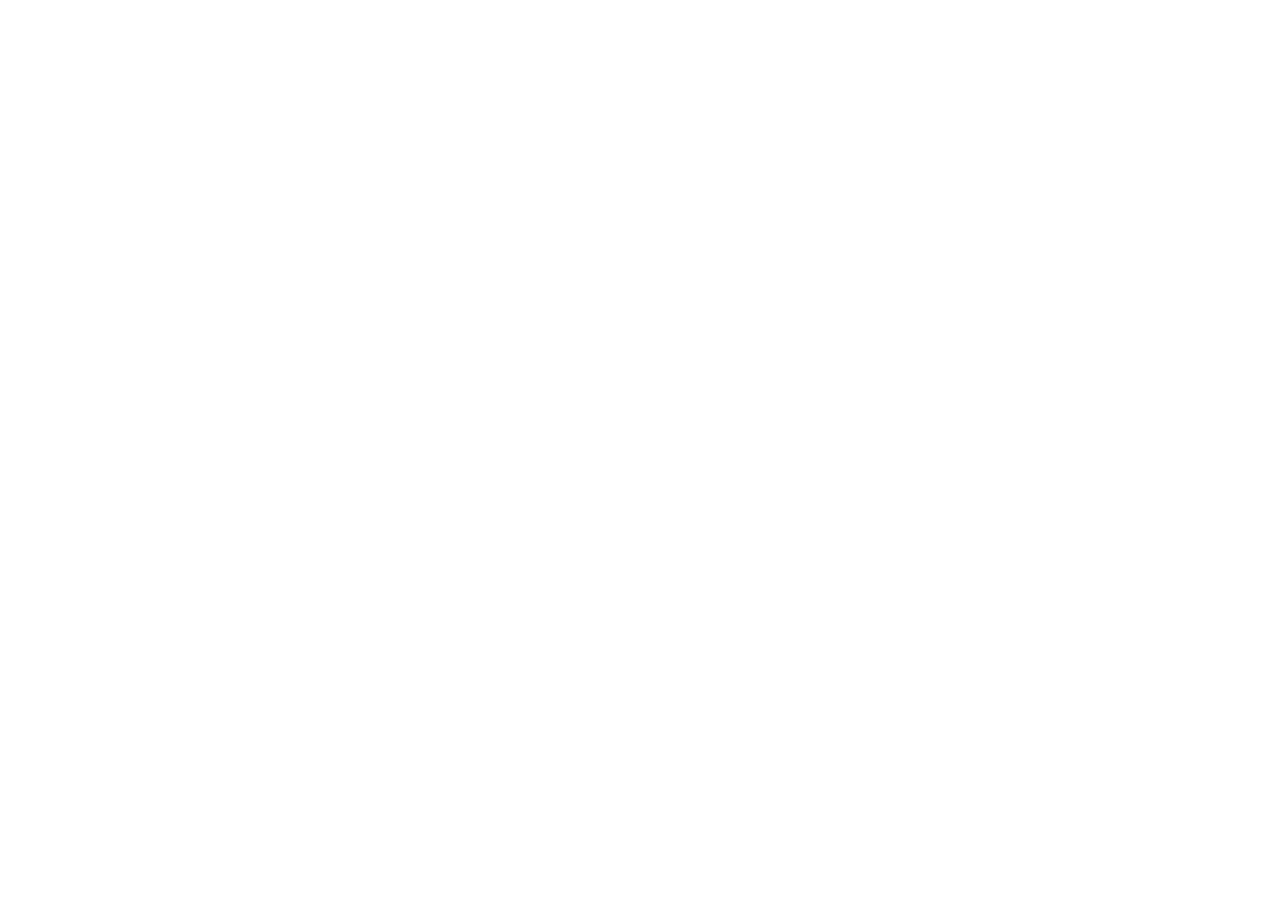
==== commit 65436203: "Add files via upload" ====
--- a/index.html
+++ b/index.html
@@ -1,47 +1,71 @@
-<!DOCTYPE html>
-<html lang="fr" dir="ltr">
-  <head>
-    <meta charset="UTF-8" />
-    <meta name="viewport" content="width=device-width, initial-scale=1.0" />
-    <title>Hexagone — Gestion de stock</title>
-    <link rel="preconnect" href="https://fonts.googleapis.com" />
-    <link rel="preconnect" href="https://fonts.gstatic.com" crossorigin />
-    <link
-      href="https://fonts.googleapis.com/css2?family=Nunito:ital,wght@0,200..1000;1,200..1000&display=swap"
-      rel="stylesheet"
-    />
-    <link
-      href="https://fonts.googleapis.com/css2?family=Cairo:wght@300;400;500;600;700;800&display=swap"
-      rel="stylesheet"
-    />
-
-    <link rel="preconnect" href="https://fonts.googleapis.com">
-<link rel="preconnect" href="https://fonts.gstatic.com" crossorigin>
-<link href="https://fonts.googleapis.com/css2?family=Ubuntu:ital,wght@0,300;0,400;0,500;0,700;1,300;1,400;1,500;1,700&display=swap" rel="stylesheet">
-    <script>
-      (() => {
-        try {
-          // Only the document language is applied here. The dashboard theme and the
-          // brand colour chosen in the settings are scoped to the dashboard shell so
-          // the public pages (landing, auth, plans) always stay on the light brand look.
-          // The state file is namespaced per session (see src/data/session.js), so the
-          // right shop is read before the bundle is even parsed. The unsuffixed key is
-          // the historical one and belongs to the anonymous session.
-          const session = JSON.parse(localStorage.getItem('hexagone.session') || 'null');
-          const scope = (session && (session.workspaceId || session.id)) || 'default';
-          const raw = localStorage.getItem(`hexagone.state:${scope}`) || localStorage.getItem('hexagone.state');
-          const settings = raw ? JSON.parse(raw).settings : null;
-          const language = settings && settings.language ? settings.language : 'fr';
-          document.documentElement.lang = language;
-          document.documentElement.dir = language === 'ar' ? 'rtl' : 'ltr';
-        } catch {}
-      })()
-    </script>
-    <script type="module" crossorigin src="/assets/index-C6vn9f_f.js"></script>
-    <link rel="stylesheet" crossorigin href="/assets/index-DjXzuVpC.css">
-  </head>
-  <body>
-    <div id="root"></div>-
-  </body>
-</html>
+<!DOCTYPE html>
+<html lang="fr" dir="ltr">
+  <head>
+    <meta charset="UTF-8" />
+    <meta name="viewport" content="width=device-width, initial-scale=1.0" />
+    <title>Hexagone — Gestion de stock</title>
+    <link rel="preconnect" href="https://fonts.googleapis.com" />
+    <link rel="preconnect" href="https://fonts.gstatic.com" crossorigin />
+    <link
+      href="https://fonts.googleapis.com/css2?family=Nunito:ital,wght@0,200..1000;1,200..1000&display=swap"
+      rel="stylesheet"
+    />
+    <link
+      href="https://fonts.googleapis.com/css2?family=Cairo:wght@300;400;500;600;700;800&display=swap"
+      rel="stylesheet"
+    />
+
+    <link rel="preconnect" href="https://fonts.googleapis.com">
+<link rel="preconnect" href="https://fonts.gstatic.com" crossorigin>
+<link href="https://fonts.googleapis.com/css2?family=Ubuntu:ital,wght@0,300;0,400;0,500;0,700;1,300;1,400;1,500;1,700&display=swap" rel="stylesheet">
+    <script>
+      (() => {
+        try {
+          // Only the document language is applied here. The dashboard theme and the
+          // brand colour chosen in the settings are scoped to the dashboard shell so
+          // the public pages (landing, auth, plans) always stay on the light brand look.
+          // The state file is namespaced per session (see src/data/session.js), so the
+          // right shop is read before the bundle is even parsed. The unsuffixed key is
+          // the historical one and belongs to the anonymous session.
+          const session = JSON.parse(localStorage.getItem('hexagone.session') || 'null');
+          const scope = (session && (session.workspaceId || session.id)) || 'default';
+          const raw = localStorage.getItem(`hexagone.state:${scope}`) || localStorage.getItem('hexagone.state');
+          const settings = raw ? JSON.parse(raw).settings : null;
+          const language = settings && settings.language ? settings.language : 'fr';
+          document.documentElement.lang = language;
+          document.documentElement.dir = language === 'ar' ? 'rtl' : 'ltr';
+        } catch {}
+      })()
+    </script>
+    <script type="module" crossorigin src="/hexagone-repo/assets/index-C0MmffCP.js"></script>
+    <link rel="stylesheet" crossorigin href="/hexagone-repo/assets/index-BIWQDc9Y.css">
+      <script type="text/javascript">
+      (function(l) {
+        if (l.search[1] === '/' ) {
+          var decoded = l.search.slice(1).split('&').map(function(s) { 
+            return s.replace(/~and~/g, '&')
+          }).join('?');
+          window.history.replaceState(null, null,
+              l.pathname.slice(0, -1) + decoded + l.hash
+          );
+        }
+      }(window.location))
+    </script>
+      <script type="text/javascript">
+      (function(l) {
+        if (l.search && l.search[1] === '/') {
+          var decoded = l.search.slice(1).split('&').map(function(s) { 
+            return s.replace(/~and~/g, '&')
+          }).join('?');
+          window.history.replaceState(null, null,
+              l.pathname.slice(0, -1) + decoded + l.hash
+          );
+        }
+      }(window.location))
+    </script>
+  </head>
+  <body>
+    <div id="root"></div>
+
+  </body>
+</html>
